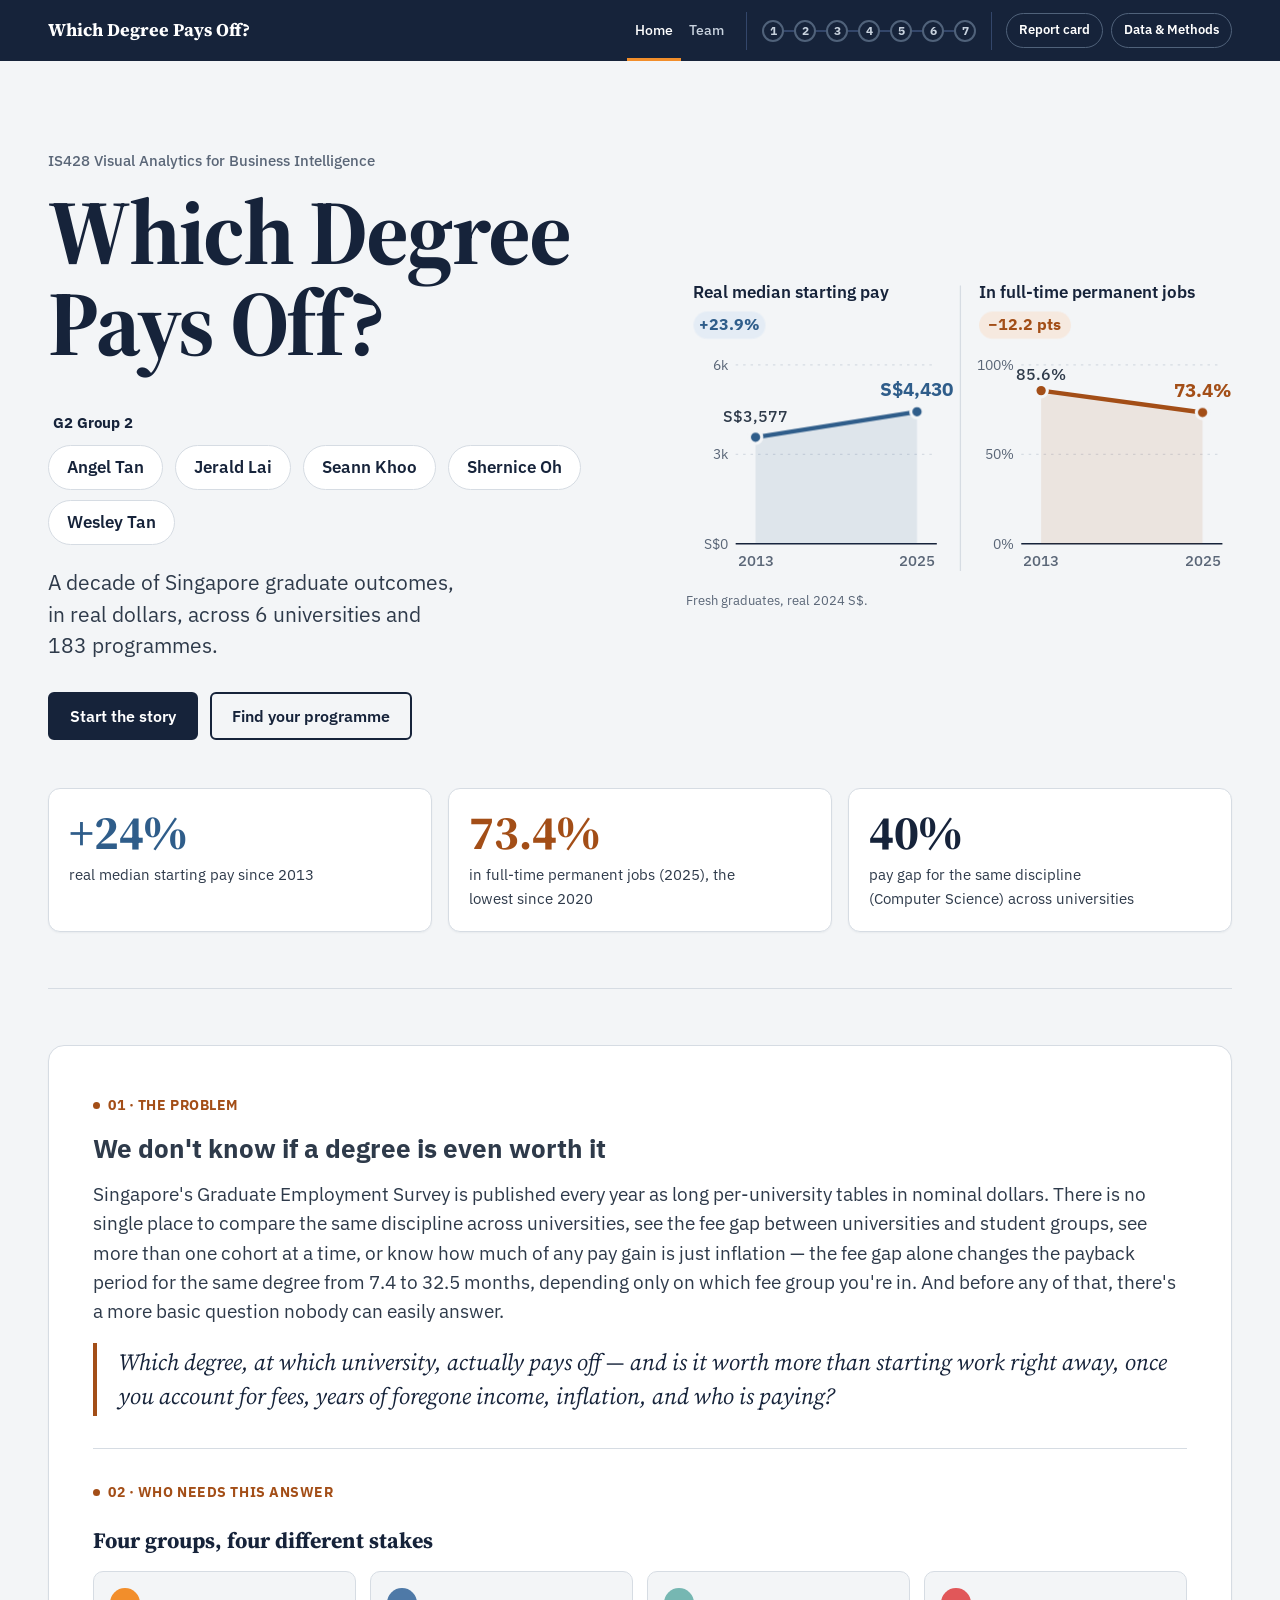
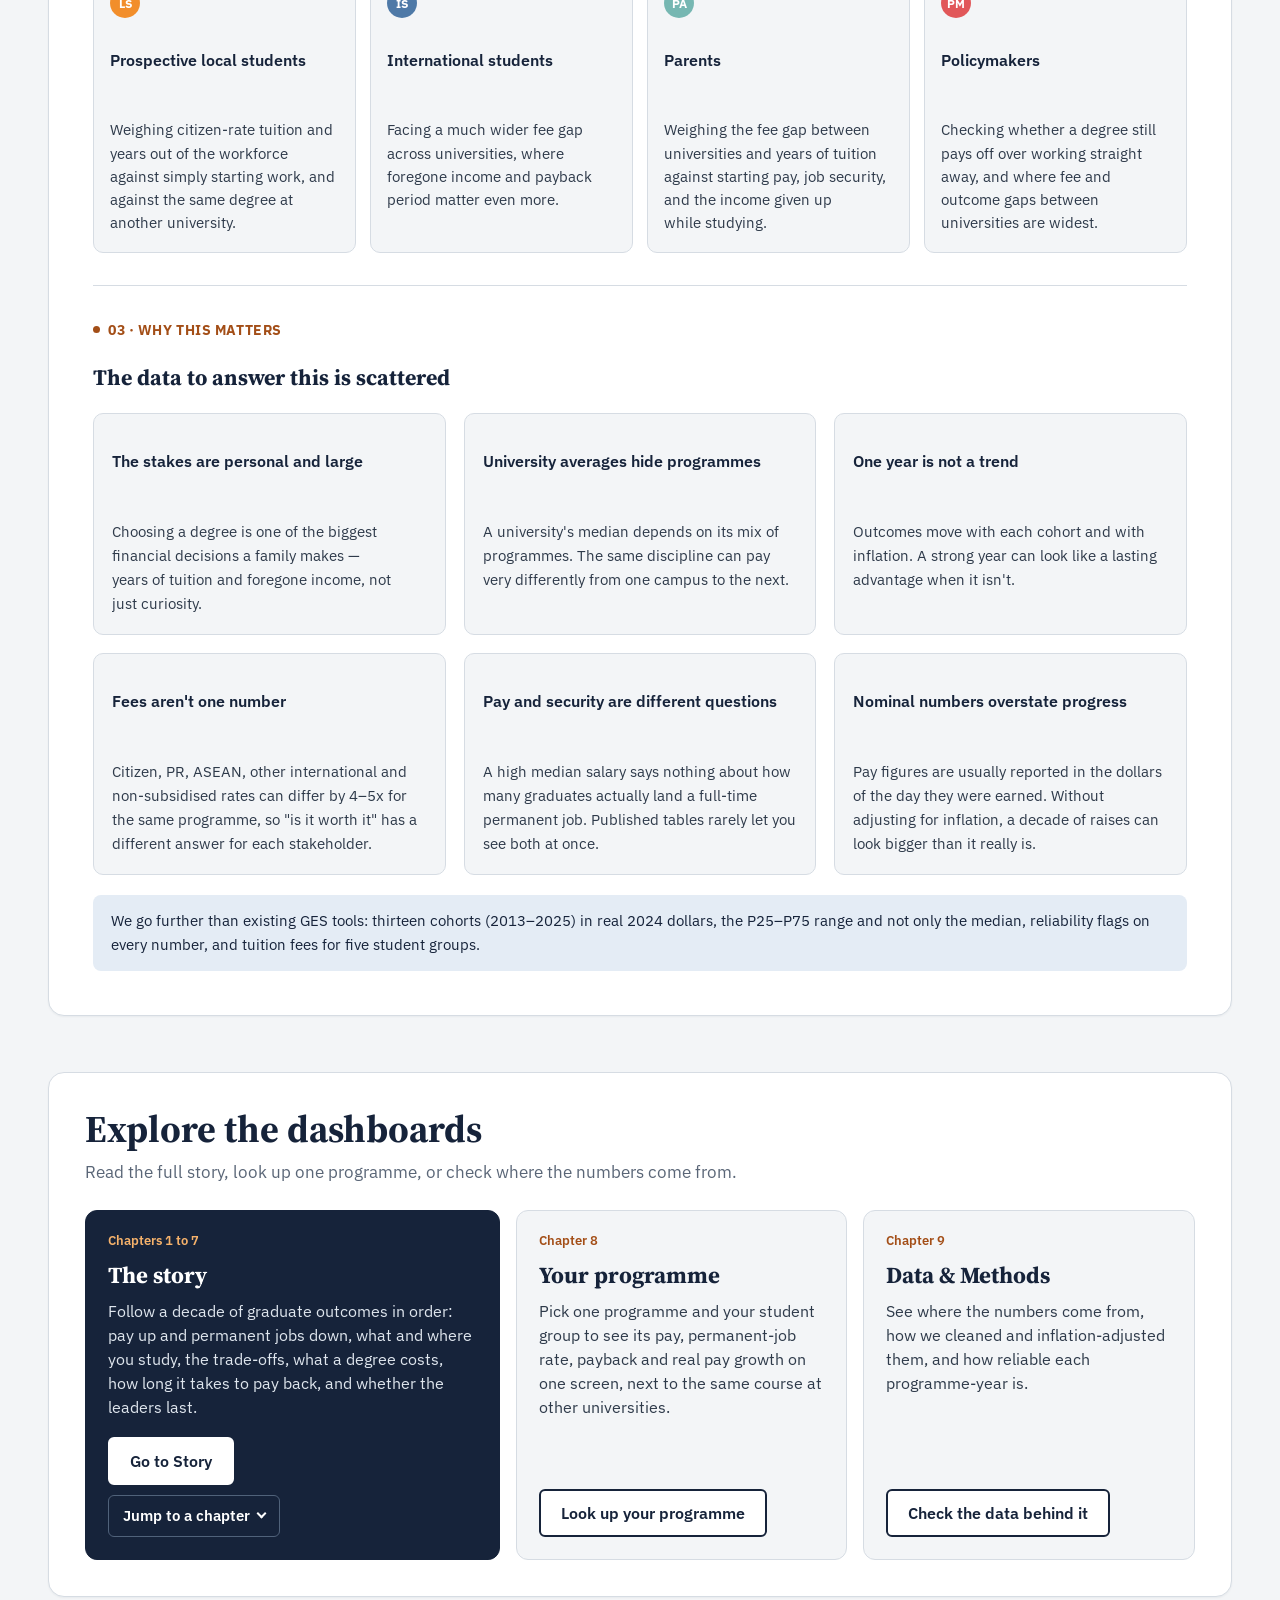
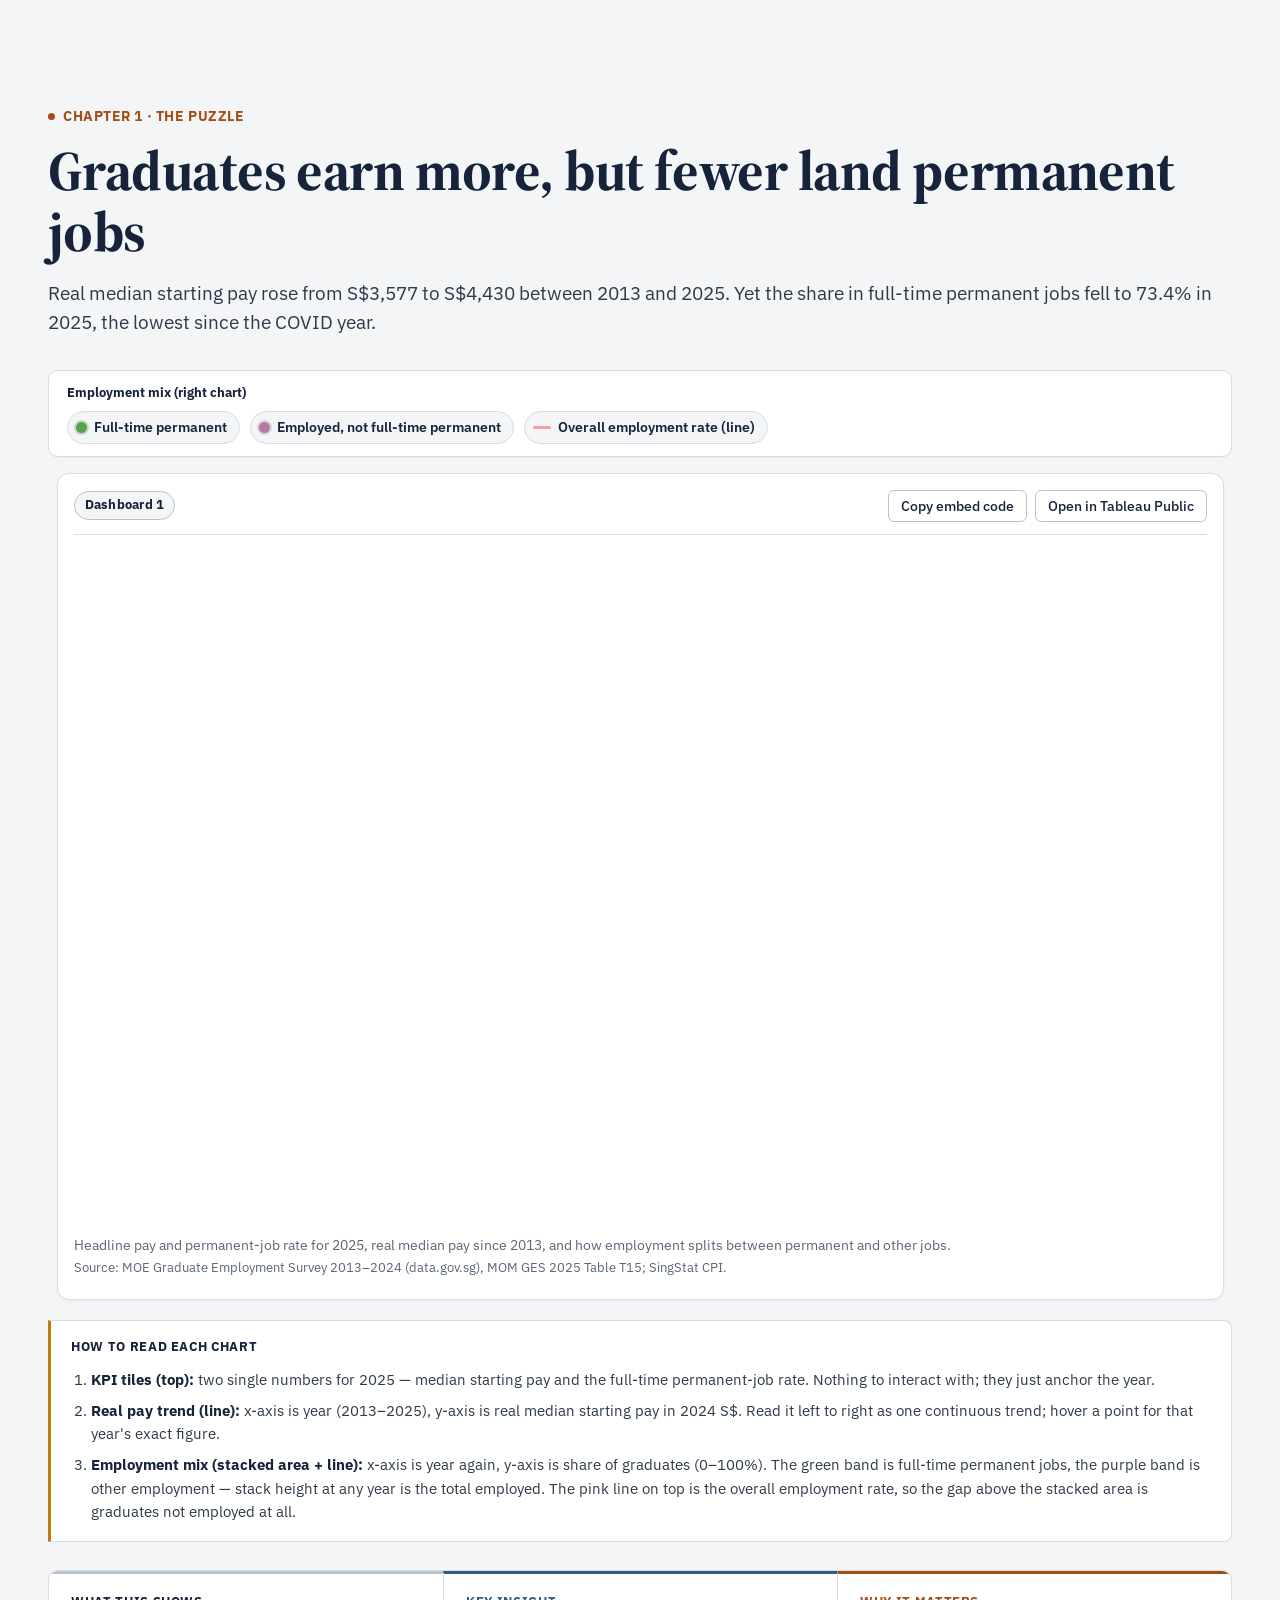
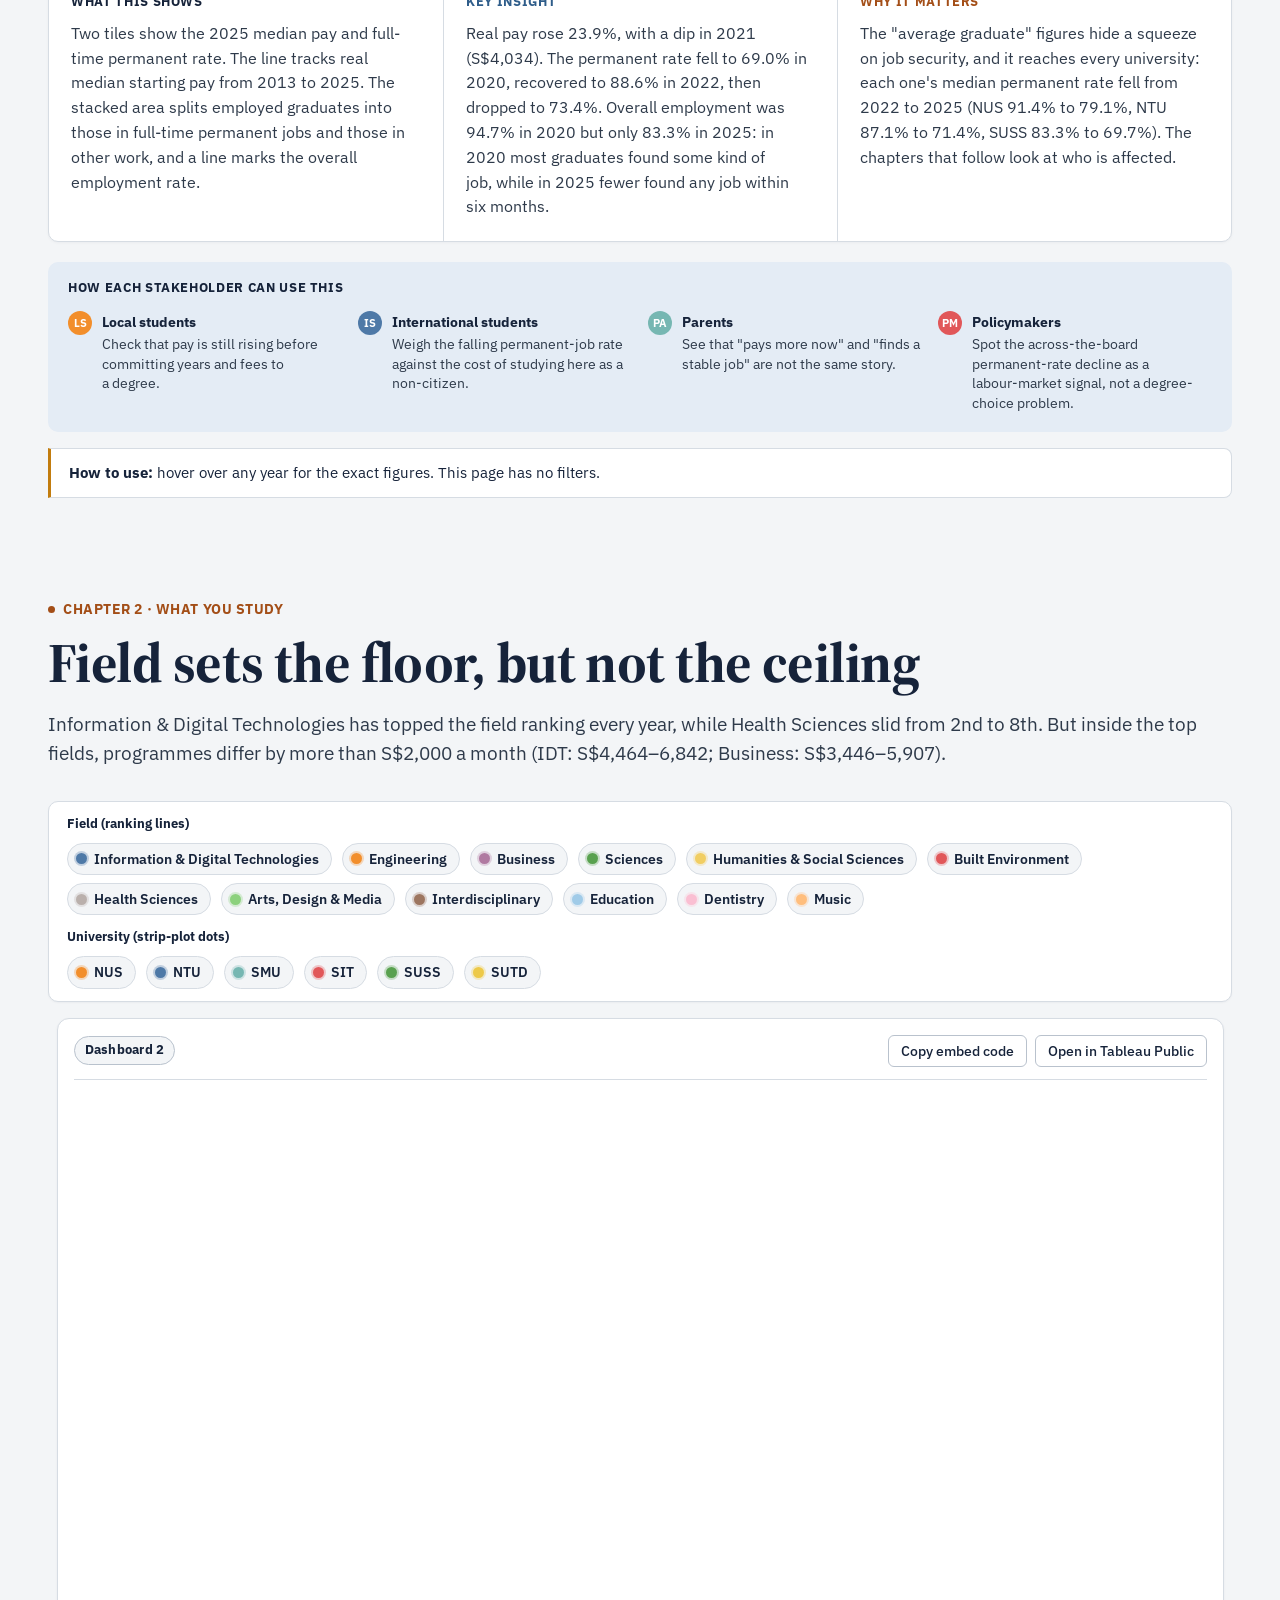
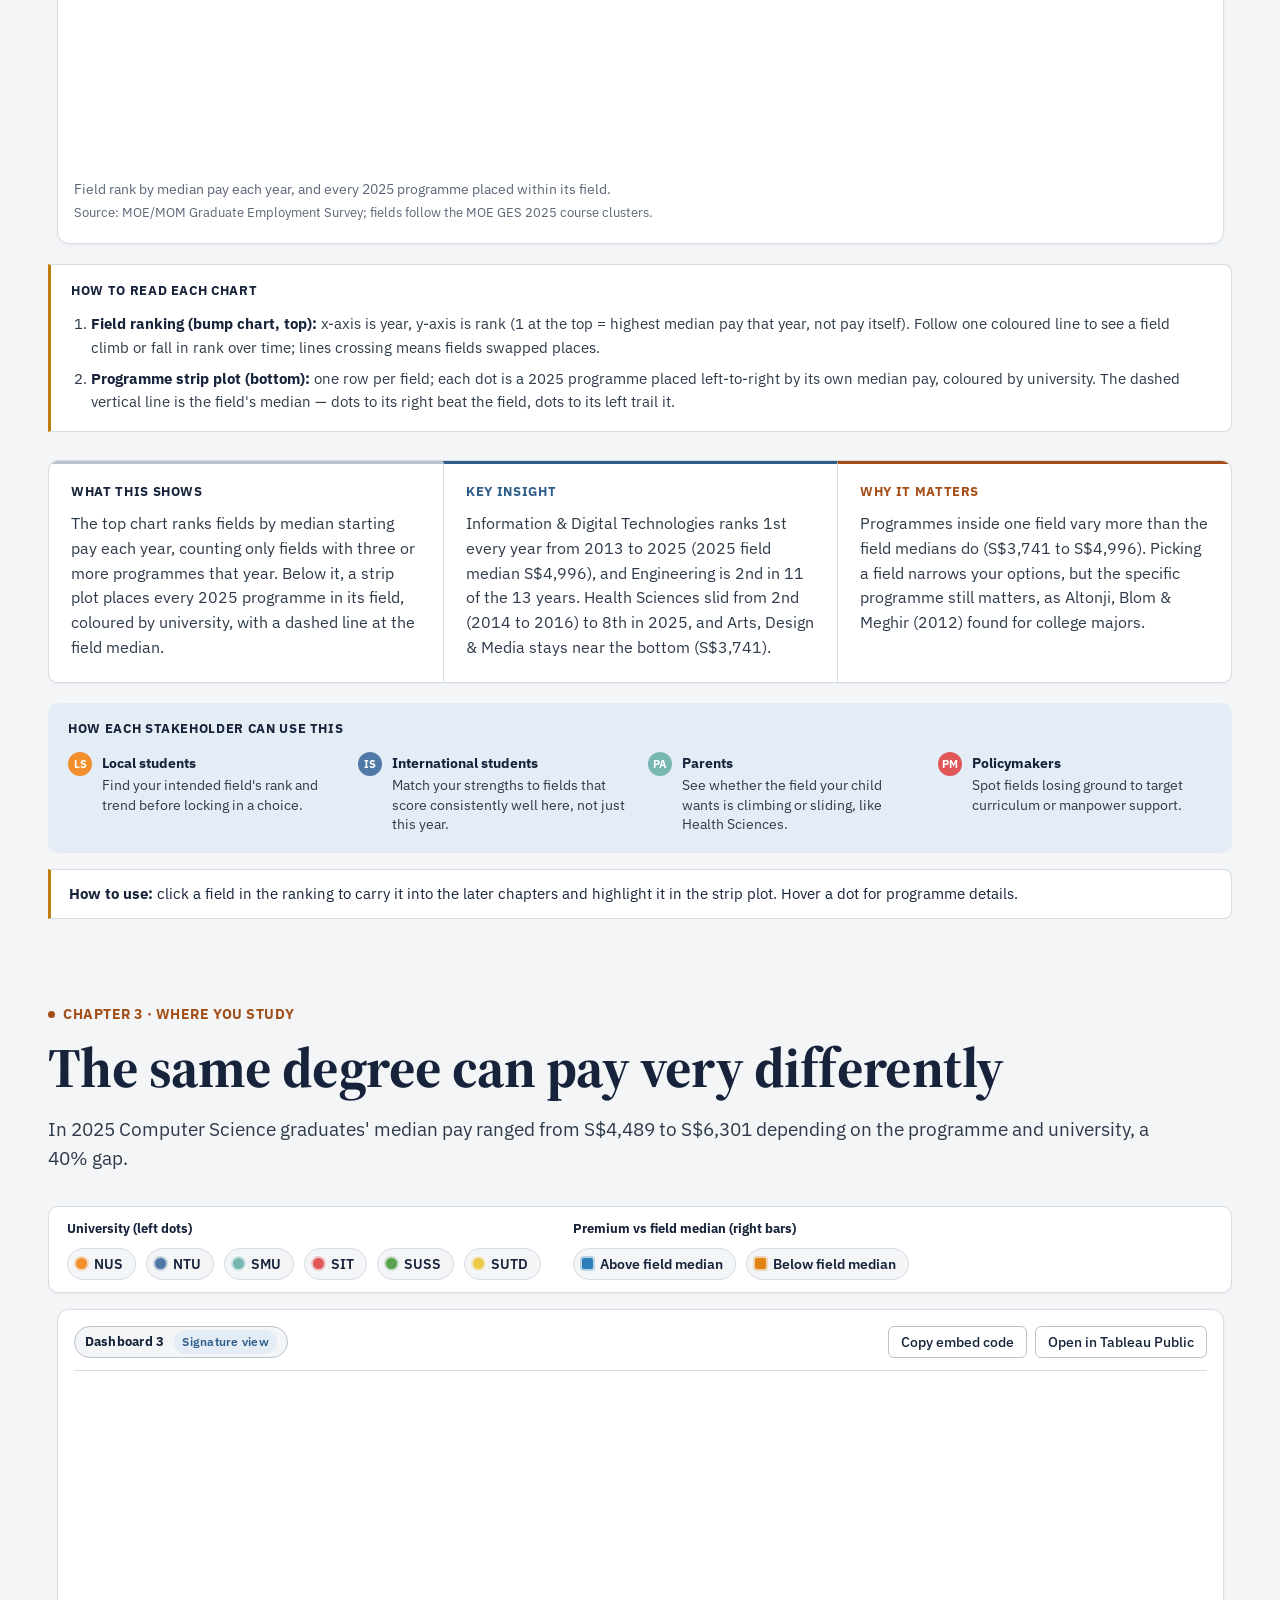
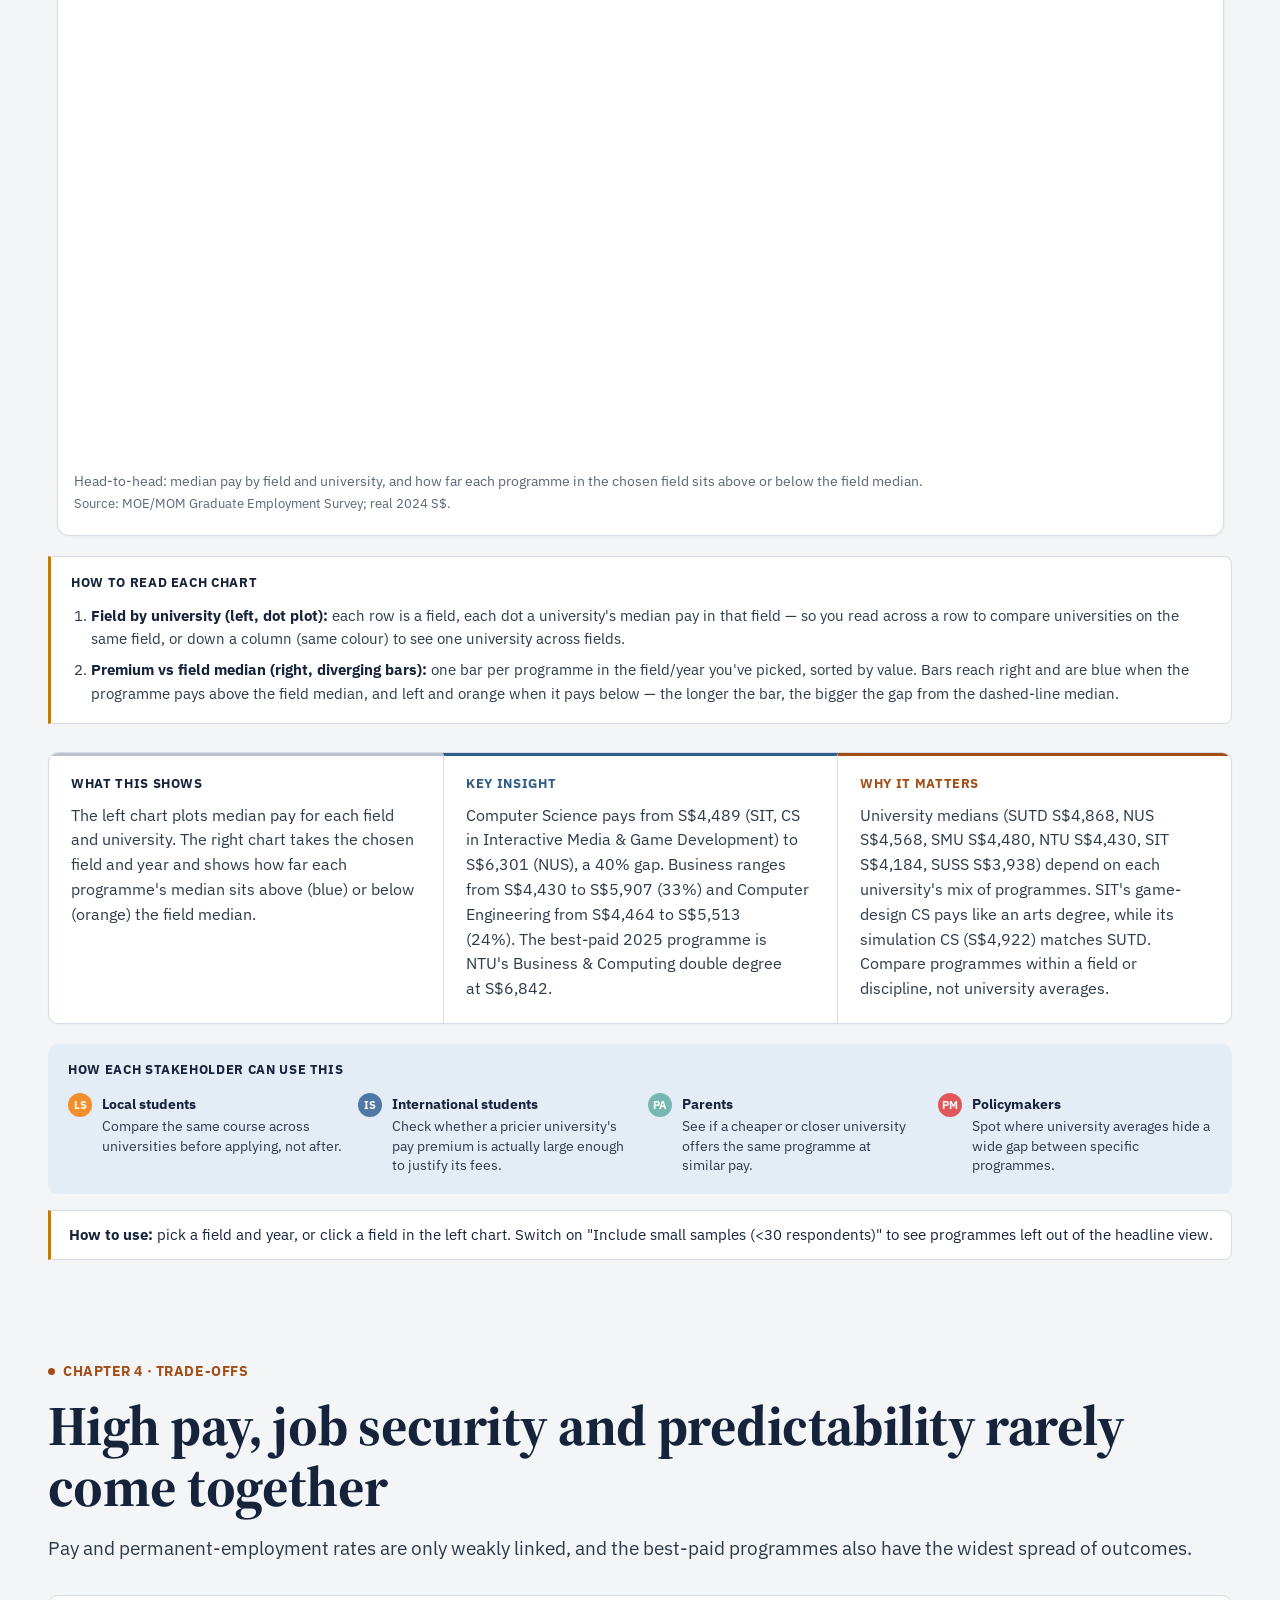
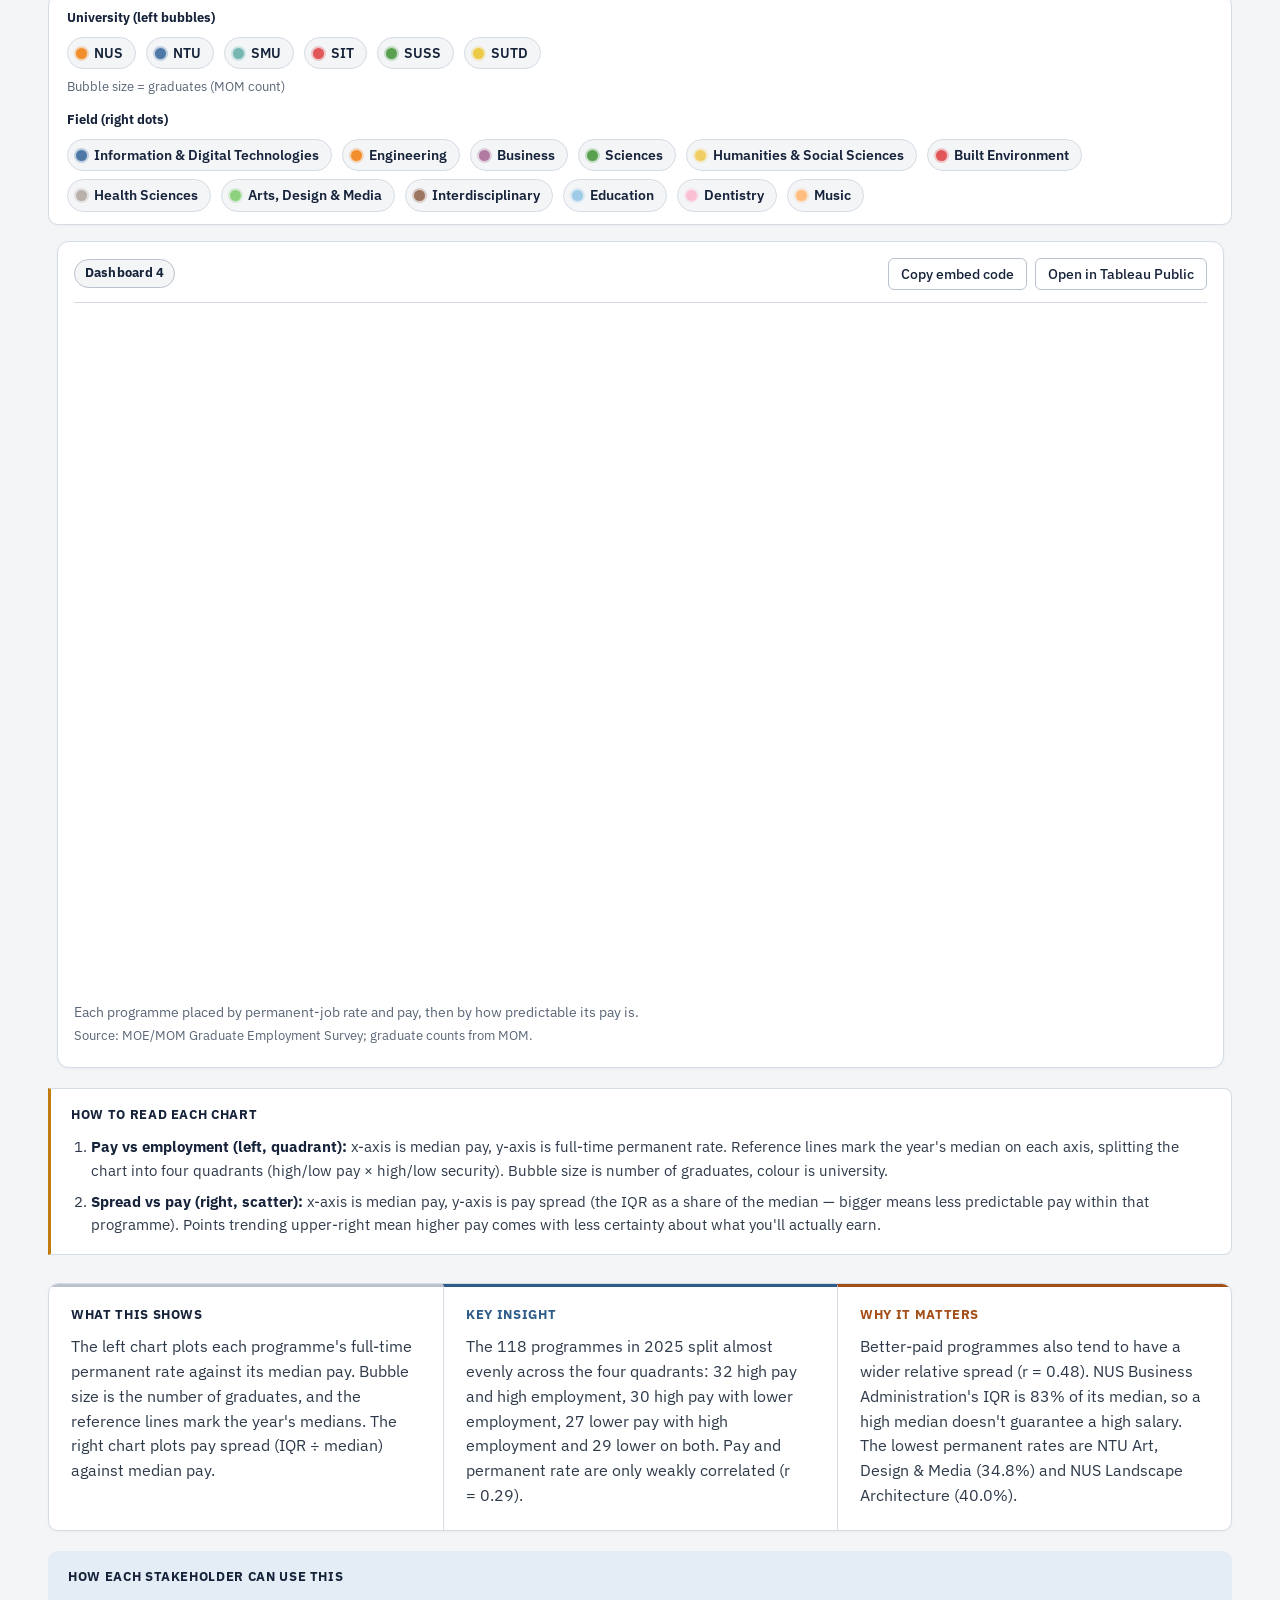
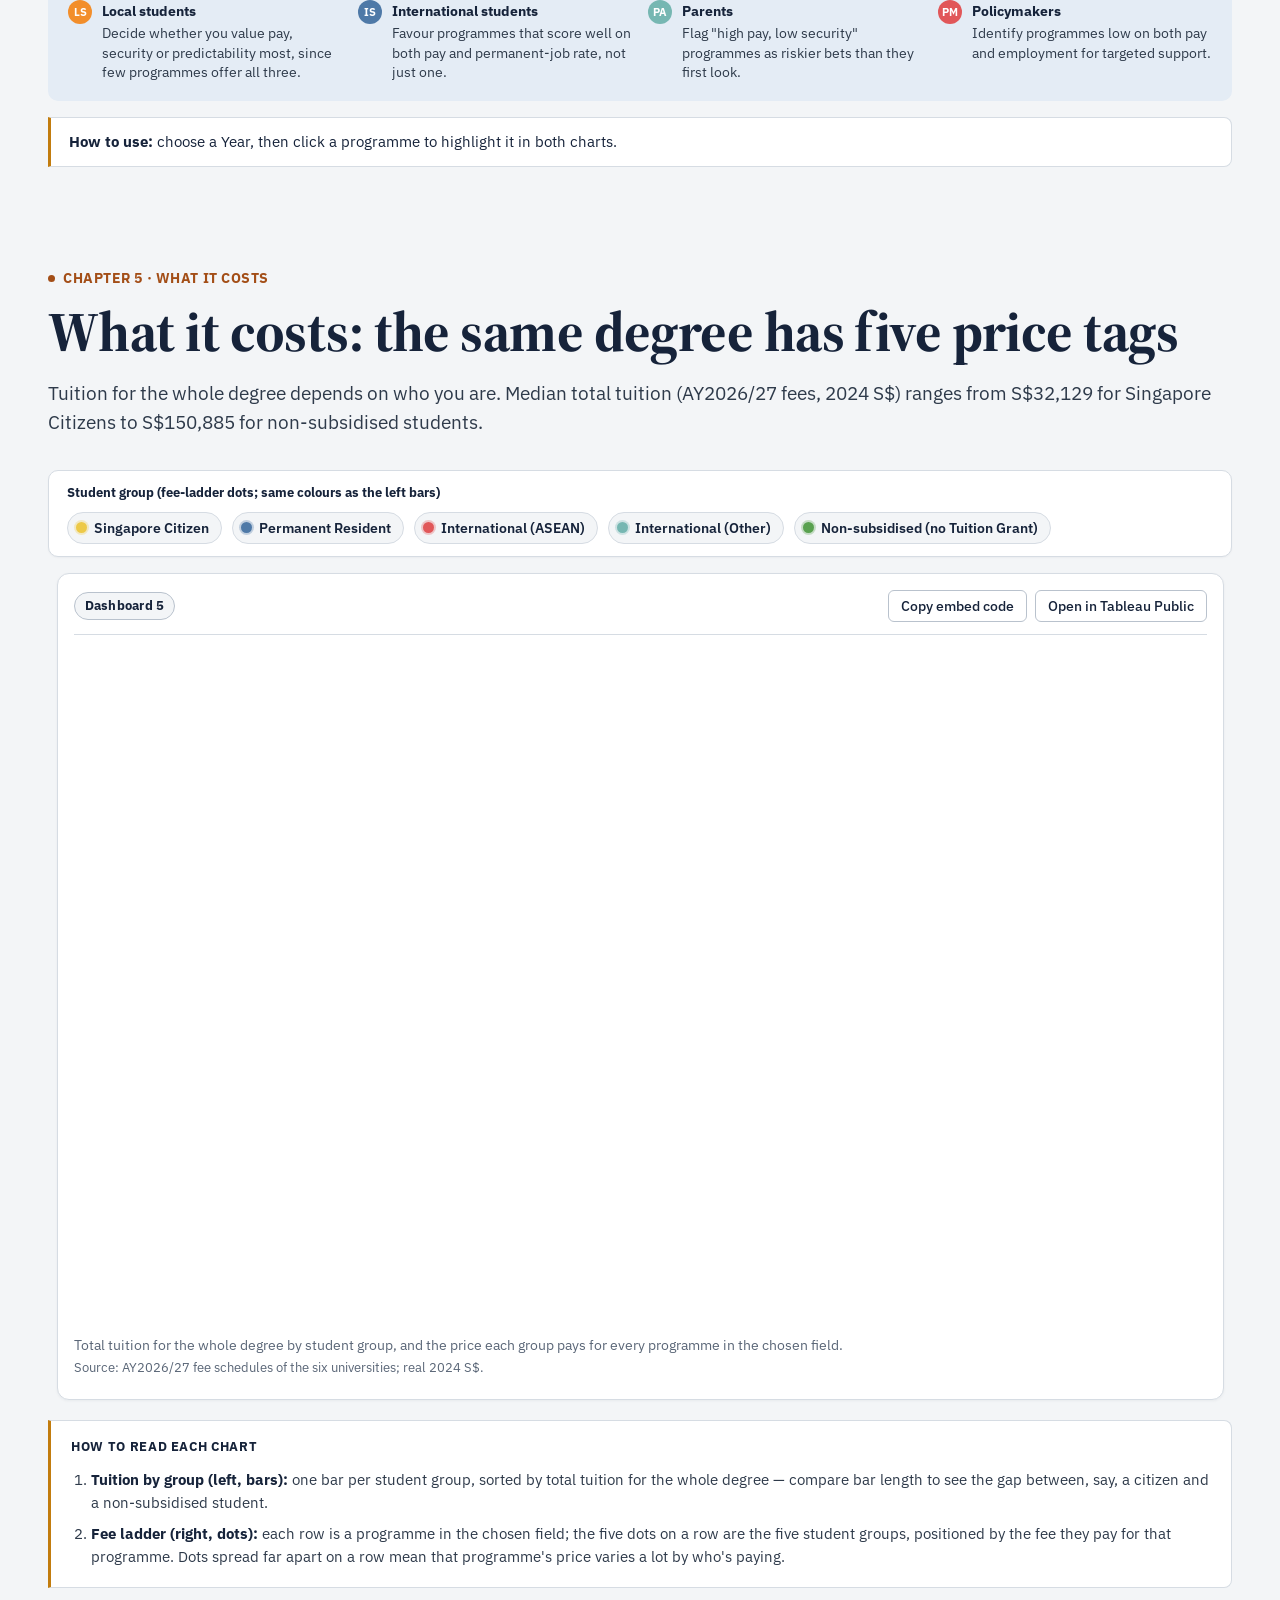
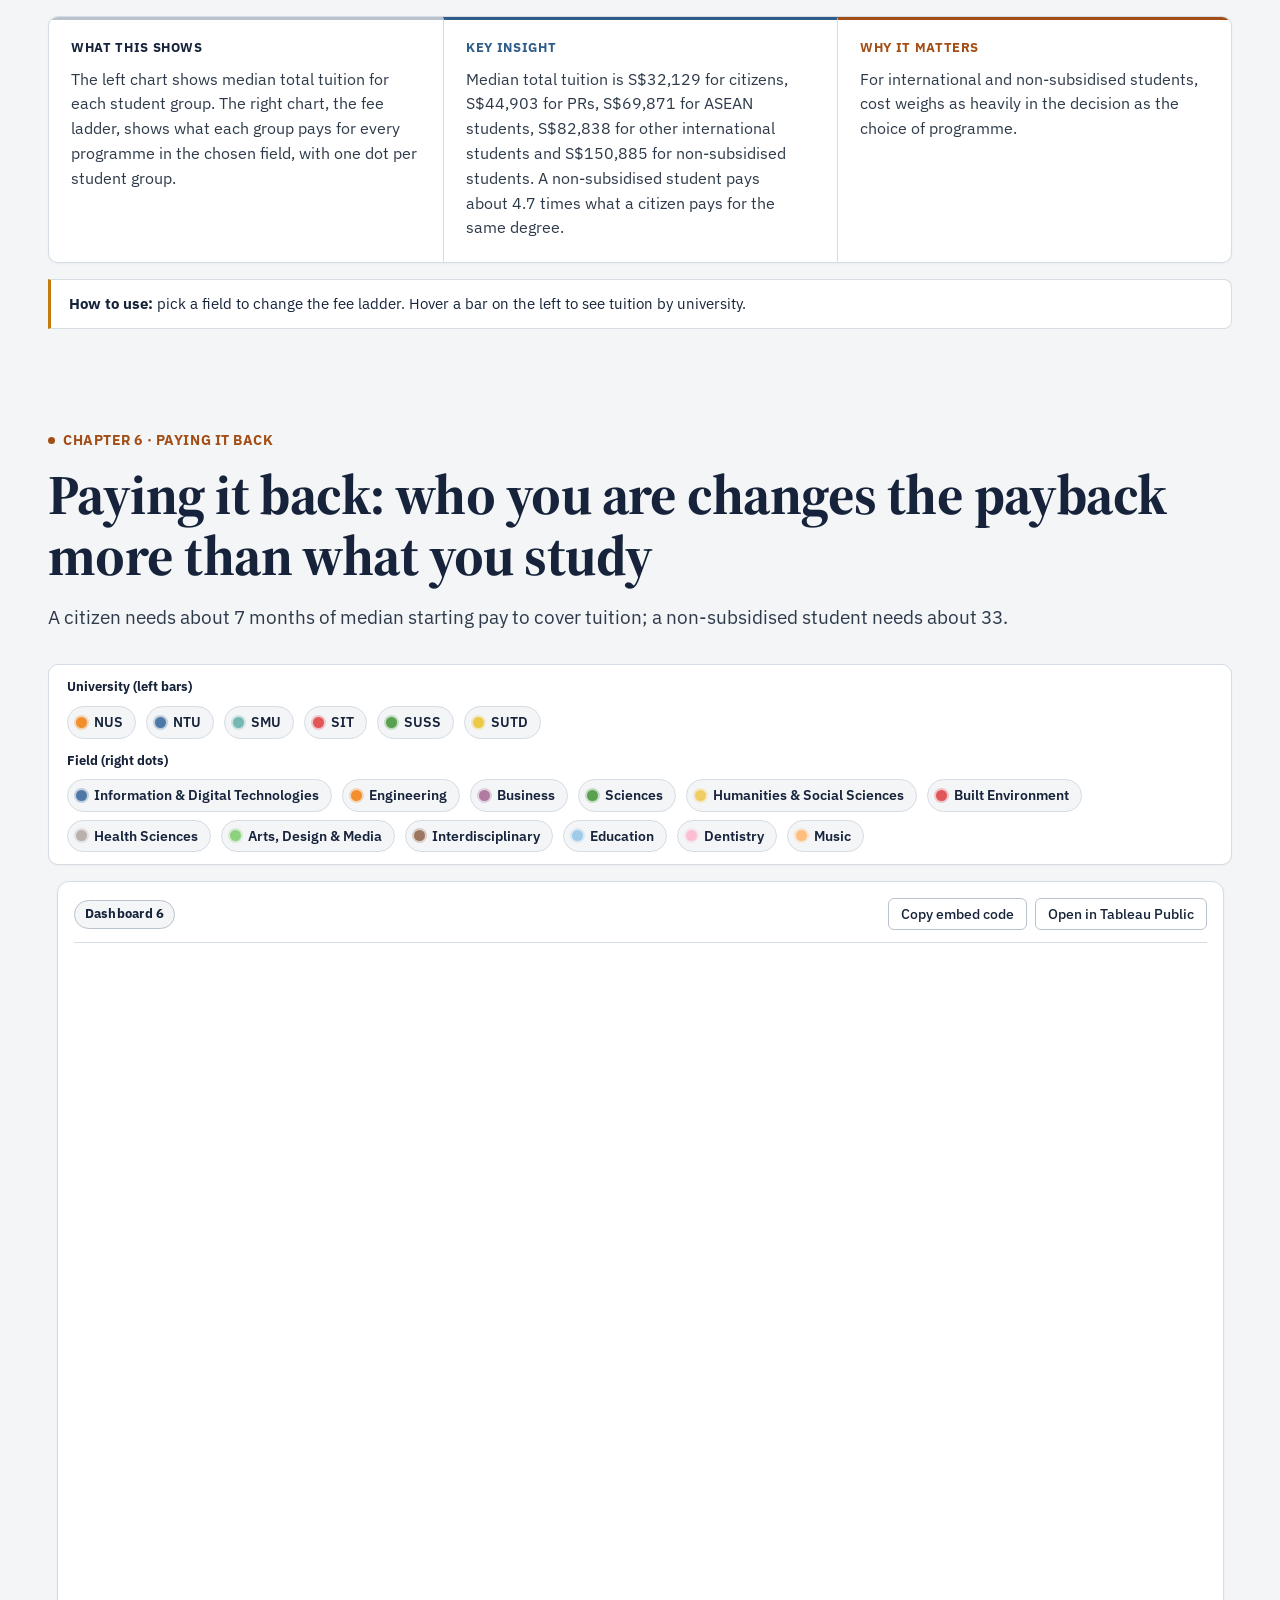
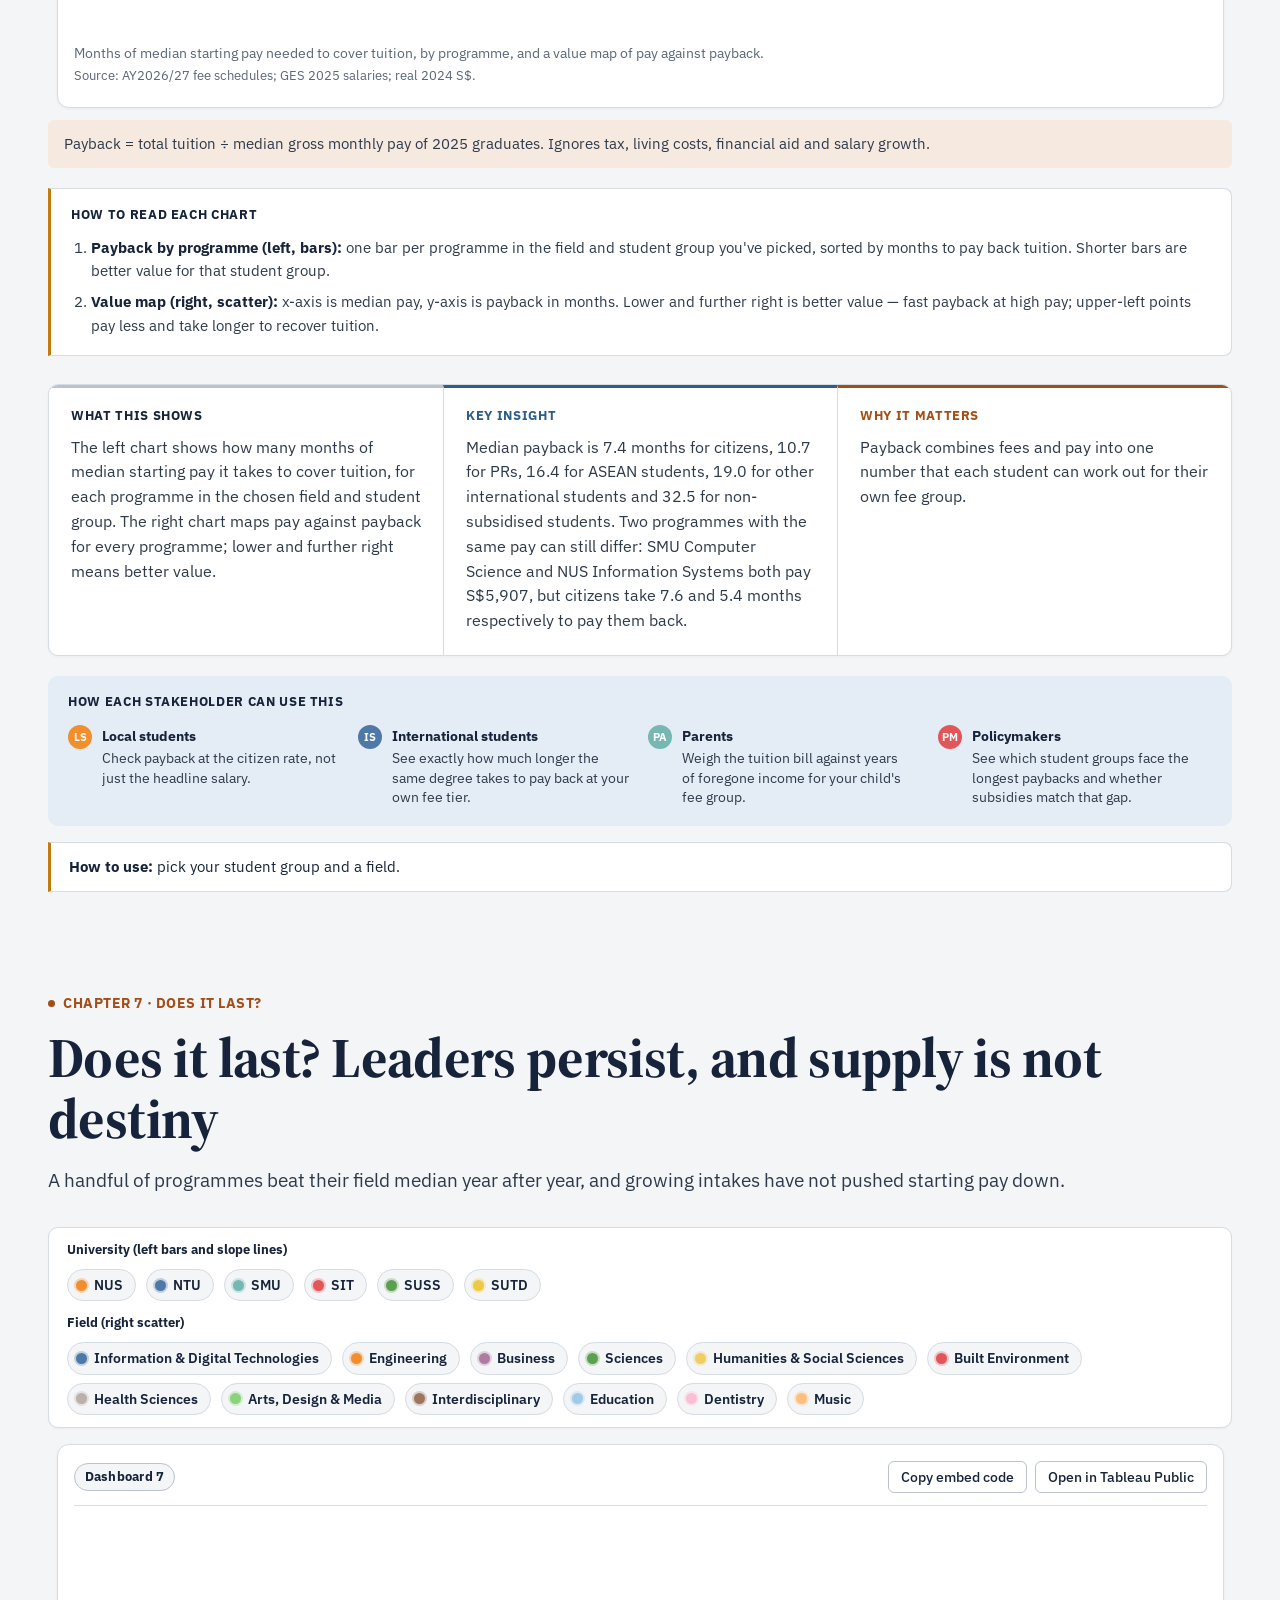
==== index.html @ 32dad1a1 "Renumber dashboards 5a/5b to 5/6 and shift 6-8 to 7-9 Dashboard numbers now match chapter numbers. S" ====
<!doctype html>
<html lang="en-SG">
<head>
  <meta charset="UTF-8" />
  <meta name="viewport" content="width=device-width, initial-scale=1.0" />
  <title>Which Degree Pays Off? | Singapore graduate outcomes, 2013–2025</title>
  <meta name="description" content="A decade of Singapore Graduate Employment Survey results in real 2024 dollars, across 6 autonomous universities and 183 programmes: pay, permanent jobs, cost and payback by student group. IS428 Visual Analytics, Group 2." />
  <meta name="theme-color" content="#16233a" />
  <meta property="og:type" content="website" />
  <meta property="og:title" content="Which Degree Pays Off?" />
  <meta property="og:description" content="A decade of Singapore graduate outcomes, in real dollars, across 6 universities and 183 programmes." />
  <!-- Replace with the absolute URL after deploying, e.g. https://your-site.vercel.app/assets/dashboard-1.png -->
  <meta property="og:image" content="assets/dashboard-1.png" />
  <meta name="twitter:card" content="summary_large_image" />
  <link rel="icon" href="assets/favicon.svg" type="image/svg+xml" />

  <link rel="preconnect" href="https://fonts.googleapis.com" />
  <link rel="preconnect" href="https://fonts.gstatic.com" crossorigin />
  <link href="https://fonts.googleapis.com/css2?family=IBM+Plex+Sans:ital,wght@0,400;0,500;0,600;1,400&family=Source+Serif+4:opsz,wght@8..60,400;8..60,600;8..60,700&display=swap" rel="stylesheet" />
  <link rel="stylesheet" href="css/styles.css?v=4" />

  <!-- Tableau Embedding API v3: powers the <tableau-viz> elements below.
       Remove this line if you switch to the older iframe embed code from Tableau Public's Share button. -->
  <script type="module" src="https://public.tableau.com/javascripts/api/tableau.embedding.3.latest.min.js"></script>
  <script src="js/main.js" defer></script>
</head>
<body>
  <a class="skip" href="#main">Skip to content</a>

  <header class="topnav">
    <div class="nav-inner">
      <a class="brand" href="#home">Which Degree Pays Off?</a>
      <button class="nav-toggle" type="button" aria-expanded="false" aria-controls="site-nav">Menu</button>
      <nav id="site-nav" class="nav" aria-label="Sections">
        <div class="nav-group nav-group-start">
          <a class="nav-plain" href="#home">Home</a>
          <a class="nav-plain" href="#team">Team</a>
        </div>
        <div class="nav-group nav-group-story">
          <p class="nav-group-label" id="nav-story-label">The story</p>
          <ol class="nav-story" aria-labelledby="nav-story-label">
            <li><a href="#puzzle" title="Chapter 1: The Puzzle"><span class="step" aria-hidden="true">1</span><span class="step-label" aria-hidden="true">Puzzle</span><span class="sr-only">Chapter 1: The Puzzle</span></a></li>
            <li><a href="#what-you-study" title="Chapter 2: What You Study"><span class="step" aria-hidden="true">2</span><span class="step-label" aria-hidden="true">What</span><span class="sr-only">Chapter 2: What You Study</span></a></li>
            <li><a href="#where-you-study" title="Chapter 3: Where You Study"><span class="step" aria-hidden="true">3</span><span class="step-label" aria-hidden="true">Where</span><span class="sr-only">Chapter 3: Where You Study</span></a></li>
            <li><a href="#trade-offs" title="Chapter 4: Trade-offs"><span class="step" aria-hidden="true">4</span><span class="step-label" aria-hidden="true">Trade-offs</span><span class="sr-only">Chapter 4: Trade-offs</span></a></li>
            <li><a href="#cost" title="Chapter 5: What It Costs"><span class="step" aria-hidden="true">5</span><span class="step-label" aria-hidden="true">Cost</span><span class="sr-only">Chapter 5: What It Costs</span></a></li>
            <li><a href="#payback" title="Chapter 6: Paying It Back"><span class="step" aria-hidden="true">6</span><span class="step-label" aria-hidden="true">Payback</span><span class="sr-only">Chapter 6: Paying It Back</span></a></li>
            <li><a href="#does-it-last" title="Chapter 7: Does It Last?"><span class="step" aria-hidden="true">7</span><span class="step-label" aria-hidden="true">Lasting</span><span class="sr-only">Chapter 7: Does It Last?</span></a></li>
          </ol>
        </div>
        <div class="nav-group nav-group-tools">
          <a class="nav-tool" href="#report-card">Report card</a>
          <a class="nav-tool" href="#data-methods">Data &amp; Methods</a>
        </div>
      </nav>
    </div>
  </header>

  <main id="main">

    <!-- ================= HERO ================= -->
    <section id="home" class="hero" aria-labelledby="hero-title">
      <div class="hero-grid">
        <div class="hero-text">
          <p class="hero-course">IS428 Visual Analytics for Business Intelligence</p>
          <h1 id="hero-title">Which Degree Pays Off?</h1>
          <div id="team" class="hero-team" aria-labelledby="hero-team-title">
            <br>
            <h2 id="hero-team-title" style="padding-bottom: 10px; padding-left: 5px;">G2 Group 2</h2>
            <ul class="team-list">
              <li>Angel Tan</li>
              <li>Jerald Lai</li>
              <li>Seann Khoo</li>
              <li>Shernice Oh</li>
              <li>Wesley Tan</li>
            </ul>
          </div>
          <p class="hero-sub">A decade of Singapore graduate outcomes, in real dollars, across 6 universities and 183 programmes.</p>
          <div class="hero-ctas">
            <a class="btn btn-primary" href="#puzzle">Start the story</a>
            <a class="btn btn-secondary" href="#report-card">Find your programme</a>
          </div>
        </div>

        <figure class="hero-chart">
          <svg viewBox="0 0 440 244" role="img" aria-labelledby="hc-title hc-desc">
            <title id="hc-title">Pay up, permanent jobs down, 2013 to 2025</title>
            <desc id="hc-desc">Two slope charts. Real median starting pay rose 23.9%, from S$3,577 in 2013 to S$4,430 in 2025. The share of fresh graduates in full-time permanent jobs fell 12.2 points, from 85.6% to 73.4%. Both axes start at zero.</desc>
            <line class="hc-divider" x1="221" y1="6" x2="221" y2="236" />
            <!-- Left panel: pay, scale 0 to 6,000. Plot y 70 (6k) to 214 (zero): y = 214 - v / 6000 * 144 -->
            <g class="hc-panel" transform="translate(6,0)">
              <text class="hc-head" x="0" y="16">Real median starting pay</text>
              <rect class="hc-pill hc-pill-up" x="0" y="27" width="58" height="22" rx="11" />
              <text class="hc-delta hc-up-text" x="29" y="42" text-anchor="middle">+23.9%</text>
              <line class="hc-tick" x1="34" y1="70" x2="196" y2="70" />
              <line class="hc-tick" x1="34" y1="142" x2="196" y2="142" />
              <line class="hc-zero" x1="34" y1="214" x2="196" y2="214" />
              <text class="hc-axis" x="28" y="74" text-anchor="end">6k</text>
              <text class="hc-axis" x="28" y="146" text-anchor="end">3k</text>
              <text class="hc-axis" x="28" y="218" text-anchor="end">S$0</text>
              <polygon class="hc-area hc-area-up" points="50,128.2 180,107.7 180,214 50,214" />
              <line class="hc-slope hc-up" x1="50" y1="128.2" x2="180" y2="107.7" />
              <circle class="hc-dot hc-up" cx="50" cy="128.2" r="5" />
              <circle class="hc-dot hc-up" cx="180" cy="107.7" r="5" />
              <text class="hc-val" x="50" y="116" text-anchor="middle">S$3,577</text>
              <text class="hc-val hc-strong hc-up-text" x="180" y="95" text-anchor="middle">S$4,430</text>
              <text class="hc-year" x="50" y="232" text-anchor="middle">2013</text>
              <text class="hc-year" x="180" y="232" text-anchor="middle">2025</text>
            </g>
            <!-- Right panel: full-time permanent rate, scale 0 to 100%: y = 214 - v / 100 * 144 -->
            <g class="hc-panel" transform="translate(236,0)">
              <text class="hc-head" x="0" y="16">In full-time permanent jobs</text>
              <rect class="hc-pill hc-pill-down" x="0" y="27" width="74" height="22" rx="11" />
              <text class="hc-delta hc-down-text" x="37" y="42" text-anchor="middle">−12.2 pts</text>
              <line class="hc-tick" x1="34" y1="70" x2="196" y2="70" />
              <line class="hc-tick" x1="34" y1="142" x2="196" y2="142" />
              <line class="hc-zero" x1="34" y1="214" x2="196" y2="214" />
              <text class="hc-axis" x="28" y="74" text-anchor="end">100%</text>
              <text class="hc-axis" x="28" y="146" text-anchor="end">50%</text>
              <text class="hc-axis" x="28" y="218" text-anchor="end">0%</text>
              <polygon class="hc-area hc-area-down" points="50,90.7 180,108.3 180,214 50,214" />
              <line class="hc-slope hc-down" x1="50" y1="90.7" x2="180" y2="108.3" />
              <circle class="hc-dot hc-down" cx="50" cy="90.7" r="5" />
              <circle class="hc-dot hc-down" cx="180" cy="108.3" r="5" />
              <text class="hc-val" x="50" y="82" text-anchor="middle">85.6%</text>
              <text class="hc-val hc-strong hc-down-text" x="180" y="96" text-anchor="middle">73.4%</text>
              <text class="hc-year" x="50" y="232" text-anchor="middle">2013</text>
              <text class="hc-year" x="180" y="232" text-anchor="middle">2025</text>
            </g>
          </svg>
          <figcaption>Fresh graduates, real 2024 S$.</figcaption>
        </figure>
      </div>

      <ul class="hero-stats" aria-label="Headline numbers">
        <li class="stat stat-up">
          <p class="stat-num">+24%</p>
          <p class="stat-label">real median starting pay since 2013</p>
        </li>
        <li class="stat stat-down">
          <p class="stat-num">73.4%</p>
          <p class="stat-label">in full-time permanent jobs (2025), the lowest since 2020</p>
        </li>
        <li class="stat stat-gap">
          <p class="stat-num">40%</p>
          <p class="stat-label">pay gap for the same discipline (Computer Science) across universities</p>
        </li>
      </ul>
    </section>


    <!-- ================= OVERVIEW: PROBLEM, STAKEHOLDERS, STAKES ================= -->
    <section id="overview" class="overview-wrap" aria-labelledby="overview-title">
      <div class="overview-panel">

        <div class="overview-part">
          <p class="kicker">01 · The problem</p>
          <h2 id="overview-title">We don't know if a degree is even worth it</h2>
          <p class="lead">Singapore's Graduate Employment Survey is published every year as long per-university tables in nominal dollars. There is no single place to compare the same discipline across universities, see the fee gap between universities and student groups, see more than one cohort at a time, or know how much of any pay gain is just inflation — the fee gap alone changes the payback period for the same degree from 7.4 to 32.5 months, depending only on which fee group you're in. And before any of that, there's a more basic question nobody can easily answer.</p>
          <blockquote class="overview-question">
            <p>Which degree, at which university, actually pays off — and is it worth more than starting work right away, once you account for fees, years of foregone income, inflation, and who is paying?</p>
          </blockquote>
        </div>

        <div class="overview-part">
          <p class="kicker">02 · Who needs this answer</p>
          <h3 class="overview-part-title">Four groups, four different stakes</h3>
          <ul class="stakeholders">
            <li class="stakeholder stakeholder-a">
              <span class="stakeholder-mark" aria-hidden="true">LS</span>
              <h4>Prospective local students</h4>
              <p>Weighing citizen-rate tuition and years out of the workforce against simply starting work, and against the same degree at another university.</p>
            </li>
            <li class="stakeholder stakeholder-b">
              <span class="stakeholder-mark" aria-hidden="true">IS</span>
              <h4>International students</h4>
              <p>Facing a much wider fee gap across universities, where foregone income and payback period matter even more.</p>
            </li>
            <li class="stakeholder stakeholder-c">
              <span class="stakeholder-mark" aria-hidden="true">PA</span>
              <h4>Parents</h4>
              <p>Weighing the fee gap between universities and years of tuition against starting pay, job security, and the income given up while studying.</p>
            </li>
            <li class="stakeholder stakeholder-d">
              <span class="stakeholder-mark" aria-hidden="true">PM</span>
              <h4>Policymakers</h4>
              <p>Checking whether a degree still pays off over working straight away, and where fee and outcome gaps between universities are widest.</p>
            </li>
          </ul>
        </div>

        <div class="overview-part">
          <p class="kicker">03 · Why this matters</p>
          <h3 class="overview-part-title">The data to answer this is scattered</h3>
          <ul class="why-list">
            <li>
              <h4>The stakes are personal and large</h4>
              <p>Choosing a degree is one of the biggest financial decisions a family makes — years of tuition and foregone income, not just curiosity.</p>
            </li>
            <li>
              <h4>University averages hide programmes</h4>
              <p>A university's median depends on its mix of programmes. The same discipline can pay very differently from one campus to the next.</p>
            </li>
            <li>
              <h4>One year is not a trend</h4>
              <p>Outcomes move with each cohort and with inflation. A strong year can look like a lasting advantage when it isn't.</p>
            </li>
            <li>
              <h4>Fees aren't one number</h4>
              <p>Citizen, PR, ASEAN, other international and non-subsidised rates can differ by 4–5x for the same programme, so "is it worth it" has a different answer for each stakeholder.</p>
            </li>
            <li>
              <h4>Pay and security are different questions</h4>
              <p>A high median salary says nothing about how many graduates actually land a full-time permanent job. Published tables rarely let you see both at once.</p>
            </li>
            <li>
              <h4>Nominal numbers overstate progress</h4>
              <p>Pay figures are usually reported in the dollars of the day they were earned. Without adjusting for inflation, a decade of raises can look bigger than it really is.</p>
            </li>
          </ul>
          <p class="why-beyond">We go further than existing GES tools: thirteen cohorts (2013–2025) in real 2024 dollars, the P25–P75 range and not only the median, reliability flags on every number, and tuition fees for five student groups.</p>
        </div>

      </div>
    </section>

    <!-- ================= EXPLORE: THREE WAYS IN ================= -->
    <section id="explore" class="explore-wrap" aria-labelledby="explore-title">
      <div class="explore-panel">
        <h2 id="explore-title">Explore the dashboards</h2>
        <p class="explore-lead">Read the full story, look up one programme, or check where the numbers come from.</p>

        <div class="explore-grid">
          <article class="explore-card explore-card-story">
            <p class="explore-tag">Chapters 1 to 7</p>
            <h3>The story</h3>
            <p>Follow a decade of graduate outcomes in order: pay up and permanent jobs down, what and where you study, the trade-offs, what a degree costs, how long it takes to pay back, and whether the leaders last.</p>
            <div class="explore-actions">
              <a class="btn btn-primary" href="#puzzle">Go to Story</a>
              <details class="chapter-menu">
                <summary>Jump to a chapter</summary>
                <ul>
                  <li><a href="#puzzle">Go to Chapter 1: The Puzzle</a></li>
                  <li><a href="#what-you-study">Go to Chapter 2: What You Study</a></li>
                  <li><a href="#where-you-study">Go to Chapter 3: Where You Study</a></li>
                  <li><a href="#trade-offs">Go to Chapter 4: Trade-offs</a></li>
                  <li><a href="#cost">Go to Chapter 5: What It Costs</a></li>
                  <li><a href="#payback">Go to Chapter 6: Paying It Back</a></li>
                  <li><a href="#does-it-last">Go to Chapter 7: Does It Last?</a></li>
                </ul>
              </details>
            </div>
          </article>

          <article class="explore-card explore-card-tool">
            <p class="explore-tag">Chapter 8</p>
            <h3>Your programme</h3>
            <p>Pick one programme and your student group to see its pay, permanent-job rate, payback and real pay growth on one screen, next to the same course at other universities.</p>
            <div class="explore-actions">
              <a class="btn btn-secondary" href="#report-card">Look up your programme</a>
            </div>
          </article>

          <article class="explore-card explore-card-tool">
            <p class="explore-tag">Chapter 9</p>
            <h3>Data &amp; Methods</h3>
            <p>See where the numbers come from, how we cleaned and inflation-adjusted them, and how reliable each programme-year is.</p>
            <div class="explore-actions">
              <a class="btn btn-secondary" href="#data-methods">Check the data behind it</a>
            </div>
          </article>
        </div>
      </div>
    </section>

    <!-- ================= CHAPTER 1: THE PUZZLE ================= -->
    <section id="puzzle" class="chapter" aria-labelledby="ch1-title">
      <header class="chapter-head">
        <p class="kicker">Chapter 1 · The puzzle</p>
        <h2 id="ch1-title">Graduates earn more, but fewer land permanent jobs</h2>
        <p class="lead">Real median starting pay rose from S$3,577 to S$4,430 between 2013 and 2025. Yet the share in full-time permanent jobs fell to 73.4% in 2025, the lowest since the COVID year.</p>
      </header>

      <div class="legends" role="group" aria-label="Colour key for dashboard 1">
        <div class="legend-group">
          <p class="legend-title">Employment mix (right chart)</p>
          <ul class="legend">
            <li><span class="swatch" style="--c:#59a14f"></span>Full-time permanent</li>
            <li><span class="swatch" style="--c:#b07aa1"></span>Employed, not full-time permanent</li>
            <li><span class="swatch swatch-line" style="--c:#ff9da7"></span>Overall employment rate (line)</li>
          </ul>
        </div>
      </div>

      <figure class="viz-slot" id="viz-1" data-dashboard="1 The Puzzle" data-width="1200" data-height="820" data-src="https://public.tableau.com/views/ProjectWorkbook_17949097169680/1ThePuzzle">
        <div class="viz-bar">
          <p class="viz-id">Dashboard 1</p>
          <div class="viz-actions">
            <button type="button" class="btn-ghost" data-copy-embed>Copy embed code</button>
            <a class="btn-ghost" href="#" data-open-public data-todo="paste public URL" target="_blank" rel="noopener">Open in Tableau Public</a>
          </div>
        </div>
        <div class="viz-scroll" tabindex="0" role="region" aria-label="Dashboard 1, The Puzzle">
          <div class="viz-canvas">
            <!-- Replace PUBLIC_URL with the Tableau Public share link for this dashboard -->
            <!-- <tableau-viz src="PUBLIC_URL" width="1600" height="950" toolbar="bottom" hide-tabs></tableau-viz> -->
            <div class="viz-placeholder">
              <p class="ph-title">Embed Tableau dashboard here: <code>1 The Puzzle</code></p>
              <dl class="ph-meta">
                <div><dt>Workbook</dt><dd>Prrp_v3.twbx</dd></div>
                <div><dt>Size</dt><dd>1600 × 900 px</dd></div>
                <div><dt>Sheets</dt><dd>D1 KPI Median Pay, D1 KPI Permanent Rate, D1 Real Pay Trend, D1 Employment Mix</dd></div>
              </dl>
              <p class="ph-how">Paste the Tableau Public link into <code>data-src</code> on this figure, or uncomment the <code>&lt;tableau-viz&gt;</code> snippet above it in index.html.</p>
            </div>
          </div>
        </div>
        <img class="viz-print" src="assets/dashboard-1.png" alt="Dashboard 1, The Puzzle: 2025 KPI tiles, real median pay 2013 to 2025, and employment composition over time" width="1200" height="820" loading="lazy" />
        <figcaption>Headline pay and permanent-job rate for 2025, real median pay since 2013, and how employment splits between permanent and other jobs. <span class="src">Source: MOE Graduate Employment Survey 2013–2024 (data.gov.sg), MOM GES 2025 Table T15; SingStat CPI.</span></figcaption>
        <p class="viz-mobile-note">Best viewed on a laptop; on mobile, rotate or open in Tableau Public.</p>
      </figure>

      <div class="read-guide">
        <p class="read-guide-title">How to read each chart</p>
        <ol>
          <li><strong>KPI tiles (top):</strong> two single numbers for 2025 — median starting pay and the full-time permanent-job rate. Nothing to interact with; they just anchor the year.</li>
          <li><strong>Real pay trend (line):</strong> x-axis is year (2013–2025), y-axis is real median starting pay in 2024 S$. Read it left to right as one continuous trend; hover a point for that year's exact figure.</li>
          <li><strong>Employment mix (stacked area + line):</strong> x-axis is year again, y-axis is share of graduates (0–100%). The green band is full-time permanent jobs, the purple band is other employment — stack height at any year is the total employed. The pink line on top is the overall employment rate, so the gap above the stacked area is graduates not employed at all.</li>
        </ol>
      </div>

      <dl class="notes">
        <div>
          <dt>What this shows</dt>
          <dd>Two tiles show the 2025 median pay and full-time permanent rate. The line tracks real median starting pay from 2013 to 2025. The stacked area splits employed graduates into those in full-time permanent jobs and those in other work, and a line marks the overall employment rate.</dd>
        </div>
        <div>
          <dt>Key insight</dt>
          <dd>Real pay rose 23.9%, with a dip in 2021 (S$4,034). The permanent rate fell to 69.0% in 2020, recovered to 88.6% in 2022, then dropped to 73.4%. Overall employment was 94.7% in 2020 but only 83.3% in 2025: in 2020 most graduates found some kind of job, while in 2025 fewer found any job within six months.</dd>
        </div>
        <div>
          <dt>Why it matters</dt>
          <dd>The "average graduate" figures hide a squeeze on job security, and it reaches every university: each one's median permanent rate fell from 2022 to 2025 (NUS 91.4% to 79.1%, NTU 87.1% to 71.4%, SUSS 83.3% to 69.7%). The chapters that follow look at who is affected.</dd>
        </div>
      </dl>
      <div class="gains" aria-label="How each stakeholder can use this dashboard">
        <p class="gains-label">How each stakeholder can use this</p>
        <ul>
          <li><span class="gains-mark" style="--c:var(--nus)">LS</span><div><strong>Local students</strong><p>Check that pay is still rising before committing years and fees to a degree.</p></div></li>
          <li><span class="gains-mark" style="--c:var(--ntu)">IS</span><div><strong>International students</strong><p>Weigh the falling permanent-job rate against the cost of studying here as a non-citizen.</p></div></li>
          <li><span class="gains-mark" style="--c:var(--smu)">PA</span><div><strong>Parents</strong><p>See that "pays more now" and "finds a stable job" are not the same story.</p></div></li>
          <li><span class="gains-mark" style="--c:var(--sit)">PM</span><div><strong>Policymakers</strong><p>Spot the across-the-board permanent-rate decline as a labour-market signal, not a degree-choice problem.</p></div></li>
        </ul>
      </div>
      <p class="how-to"><strong>How to use:</strong> hover over any year for the exact figures. This page has no filters.</p>
    </section>

    <!-- ================= CHAPTERS 2 + 3: WHAT & WHERE ================= -->
    <div id="what-where" class="chapter-group">

      <section id="what-you-study" class="chapter" aria-labelledby="ch2-title">
        <header class="chapter-head">
          <p class="kicker">Chapter 2 · What you study</p>
          <h2 id="ch2-title">Field sets the floor, but not the ceiling</h2>
          <p class="lead">Information &amp; Digital Technologies has topped the field ranking every year, while Health Sciences slid from 2nd to 8th. But inside the top fields, programmes differ by more than S$2,000 a month (IDT: S$4,464–6,842; Business: S$3,446–5,907).</p>
        </header>

        <div class="legends" role="group" aria-label="Colour key for dashboard 2">
          <div class="legend-group">
            <p class="legend-title">Field (ranking lines)</p>
            <ul class="legend">
              <li><span class="swatch" style="--c:#4e79a7"></span>Information &amp; Digital Technologies</li>
              <li><span class="swatch" style="--c:#f28e2b"></span>Engineering</li>
              <li><span class="swatch" style="--c:#b07aa1"></span>Business</li>
              <li><span class="swatch" style="--c:#59a14f"></span>Sciences</li>
              <li><span class="swatch" style="--c:#f1ce63"></span>Humanities &amp; Social Sciences</li>
              <li><span class="swatch" style="--c:#e15759"></span>Built Environment</li>
              <li><span class="swatch" style="--c:#bab0ac"></span>Health Sciences</li>
              <li><span class="swatch" style="--c:#8cd17d"></span>Arts, Design &amp; Media</li>
              <li><span class="swatch" style="--c:#9d7660"></span>Interdisciplinary</li>
              <li><span class="swatch" style="--c:#a0cbe8"></span>Education</li>
              <li><span class="swatch" style="--c:#fabfd2"></span>Dentistry</li>
              <li><span class="swatch" style="--c:#ffbe7d"></span>Music</li>
            </ul>
          </div>
          <div class="legend-group">
            <p class="legend-title">University (strip-plot dots)</p>
            <ul class="legend">
              <li><span class="swatch" style="--c:#f28e2b"></span>NUS</li>
              <li><span class="swatch" style="--c:#4e79a7"></span>NTU</li>
              <li><span class="swatch" style="--c:#76b7b2"></span>SMU</li>
              <li><span class="swatch" style="--c:#e15759"></span>SIT</li>
              <li><span class="swatch" style="--c:#59a14f"></span>SUSS</li>
              <li><span class="swatch" style="--c:#edc948"></span>SUTD</li>
            </ul>
          </div>
        </div>

        <figure class="viz-slot" id="viz-2" data-dashboard="2 What You Study" data-width="1200" data-height="820" data-src="https://public.tableau.com/views/ProjectWorkbook_17949097169680/2WhatYouStudy">
          <div class="viz-bar">
            <p class="viz-id">Dashboard 2</p>
            <div class="viz-actions">
              <button type="button" class="btn-ghost" data-copy-embed>Copy embed code</button>
              <a class="btn-ghost" href="#" data-open-public data-todo="paste public URL" target="_blank" rel="noopener">Open in Tableau Public</a>
            </div>
          </div>
          <div class="viz-scroll" tabindex="0" role="region" aria-label="Dashboard 2, What You Study">
            <div class="viz-canvas">
              <!-- Replace PUBLIC_URL with the Tableau Public share link for this dashboard -->
              <!-- <tableau-viz src="PUBLIC_URL" width="1600" height="950" toolbar="bottom" hide-tabs></tableau-viz> -->
              <div class="viz-placeholder">
                <p class="ph-title">Embed Tableau dashboard here: <code>2 What You Study</code></p>
                <dl class="ph-meta">
                  <div><dt>Workbook</dt><dd>Prrp_v3.twbx</dd></div>
                  <div><dt>Size</dt><dd>1600 × 900 px</dd></div>
                  <div><dt>Sheets</dt><dd>D2 Field Ranking, D2 Programme Strip Plot</dd></div>
                </dl>
                <p class="ph-how">Paste the Tableau Public link into <code>data-src</code> on this figure, or uncomment the <code>&lt;tableau-viz&gt;</code> snippet above it in index.html.</p>
              </div>
            </div>
          </div>
          <img class="viz-print" src="assets/dashboard-2.png" alt="Dashboard 2, What You Study: bump chart of field rank by median pay and strip plot of 2025 programmes by field" width="1200" height="820" loading="lazy" />
          <figcaption>Field rank by median pay each year, and every 2025 programme placed within its field. <span class="src">Source: MOE/MOM Graduate Employment Survey; fields follow the MOE GES 2025 course clusters.</span></figcaption>
          <p class="viz-mobile-note">Best viewed on a laptop; on mobile, rotate or open in Tableau Public.</p>
        </figure>

        <div class="read-guide">
          <p class="read-guide-title">How to read each chart</p>
          <ol>
            <li><strong>Field ranking (bump chart, top):</strong> x-axis is year, y-axis is rank (1 at the top = highest median pay that year, not pay itself). Follow one coloured line to see a field climb or fall in rank over time; lines crossing means fields swapped places.</li>
            <li><strong>Programme strip plot (bottom):</strong> one row per field; each dot is a 2025 programme placed left-to-right by its own median pay, coloured by university. The dashed vertical line is the field's median — dots to its right beat the field, dots to its left trail it.</li>
          </ol>
        </div>

        <dl class="notes">
          <div>
            <dt>What this shows</dt>
            <dd>The top chart ranks fields by median starting pay each year, counting only fields with three or more programmes that year. Below it, a strip plot places every 2025 programme in its field, coloured by university, with a dashed line at the field median.</dd>
          </div>
          <div>
            <dt>Key insight</dt>
            <dd>Information &amp; Digital Technologies ranks 1st every year from 2013 to 2025 (2025 field median S$4,996), and Engineering is 2nd in 11 of the 13 years. Health Sciences slid from 2nd (2014 to 2016) to 8th in 2025, and Arts, Design &amp; Media stays near the bottom (S$3,741).</dd>
          </div>
          <div>
            <dt>Why it matters</dt>
            <dd>Programmes inside one field vary more than the field medians do (S$3,741 to S$4,996). Picking a field narrows your options, but the specific programme still matters, as Altonji, Blom &amp; Meghir (2012) found for college majors.</dd>
          </div>
        </dl>
        <div class="gains" aria-label="How each stakeholder can use this dashboard">
          <p class="gains-label">How each stakeholder can use this</p>
          <ul>
            <li><span class="gains-mark" style="--c:var(--nus)">LS</span><div><strong>Local students</strong><p>Find your intended field's rank and trend before locking in a choice.</p></div></li>
            <li><span class="gains-mark" style="--c:var(--ntu)">IS</span><div><strong>International students</strong><p>Match your strengths to fields that score consistently well here, not just this year.</p></div></li>
            <li><span class="gains-mark" style="--c:var(--smu)">PA</span><div><strong>Parents</strong><p>See whether the field your child wants is climbing or sliding, like Health Sciences.</p></div></li>
            <li><span class="gains-mark" style="--c:var(--sit)">PM</span><div><strong>Policymakers</strong><p>Spot fields losing ground to target curriculum or manpower support.</p></div></li>
          </ul>
        </div>
        <p class="how-to"><strong>How to use:</strong> click a field in the ranking to carry it into the later chapters and highlight it in the strip plot. Hover a dot for programme details.</p>
      </section>

      <section id="where-you-study" class="chapter" aria-labelledby="ch3-title">
        <header class="chapter-head">
          <p class="kicker">Chapter 3 · Where you study</p>
          <h2 id="ch3-title">The same degree can pay very differently</h2>
          <p class="lead">In 2025 Computer Science graduates' median pay ranged from S$4,489 to S$6,301 depending on the programme and university, a 40% gap.</p>
        </header>

        <div class="legends" role="group" aria-label="Colour key for dashboard 3">
          <div class="legend-group">
            <p class="legend-title">University (left dots)</p>
            <ul class="legend">
              <li><span class="swatch" style="--c:#f28e2b"></span>NUS</li>
              <li><span class="swatch" style="--c:#4e79a7"></span>NTU</li>
              <li><span class="swatch" style="--c:#76b7b2"></span>SMU</li>
              <li><span class="swatch" style="--c:#e15759"></span>SIT</li>
              <li><span class="swatch" style="--c:#59a14f"></span>SUSS</li>
              <li><span class="swatch" style="--c:#edc948"></span>SUTD</li>
            </ul>
          </div>
          <div class="legend-group">
            <p class="legend-title">Premium vs field median (right bars)</p>
            <ul class="legend">
              <li><span class="swatch swatch-bar" style="--c:#2c7fb8"></span>Above field median</li>
              <li><span class="swatch swatch-bar" style="--c:#e08214"></span>Below field median</li>
            </ul>
          </div>
        </div>

        <figure class="viz-slot" id="viz-3" data-dashboard="3 Where You Study" data-width="1200" data-height="820" data-src="https://public.tableau.com/views/ProjectWorkbook_17949097169680/3WhereYouStudy">
          <div class="viz-bar">
            <p class="viz-id">Dashboard 3 <span class="viz-flag">Signature view</span></p>
            <div class="viz-actions">
              <button type="button" class="btn-ghost" data-copy-embed>Copy embed code</button>
              <a class="btn-ghost" href="#" data-open-public data-todo="paste public URL" target="_blank" rel="noopener">Open in Tableau Public</a>
            </div>
          </div>
          <div class="viz-scroll" tabindex="0" role="region" aria-label="Dashboard 3, Where You Study">
            <div class="viz-canvas">
              <!-- Replace PUBLIC_URL with the Tableau Public share link for this dashboard -->
              <!-- <tableau-viz src="PUBLIC_URL" width="1600" height="950" toolbar="bottom" hide-tabs></tableau-viz> -->
              <div class="viz-placeholder">
                <p class="ph-title">Embed Tableau dashboard here: <code>3 Where You Study</code></p>
                <dl class="ph-meta">
                  <div><dt>Workbook</dt><dd>Prrp_v3.twbx</dd></div>
                  <div><dt>Size</dt><dd>1600 × 900 px</dd></div>
                  <div><dt>Sheets</dt><dd>D3 Field by University, D3 Premium vs Field Median</dd></div>
                </dl>
                <p class="ph-how">Paste the Tableau Public link into <code>data-src</code> on this figure, or uncomment the <code>&lt;tableau-viz&gt;</code> snippet above it in index.html.</p>
              </div>
            </div>
          </div>
          <img class="viz-print" src="assets/dashboard-3.png" alt="Dashboard 3, Where You Study: median pay by field and university, and each programme's premium over its field median" width="1200" height="820" loading="lazy" />
          <figcaption>Head-to-head: median pay by field and university, and how far each programme in the chosen field sits above or below the field median. <span class="src">Source: MOE/MOM Graduate Employment Survey; real 2024 S$.</span></figcaption>
          <p class="viz-mobile-note">Best viewed on a laptop; on mobile, rotate or open in Tableau Public.</p>
        </figure>

        <div class="read-guide">
          <p class="read-guide-title">How to read each chart</p>
          <ol>
            <li><strong>Field by university (left, dot plot):</strong> each row is a field, each dot a university's median pay in that field — so you read across a row to compare universities on the same field, or down a column (same colour) to see one university across fields.</li>
            <li><strong>Premium vs field median (right, diverging bars):</strong> one bar per programme in the field/year you've picked, sorted by value. Bars reach right and are blue when the programme pays above the field median, and left and orange when it pays below — the longer the bar, the bigger the gap from the dashed-line median.</li>
          </ol>
        </div>

        <dl class="notes">
          <div>
            <dt>What this shows</dt>
            <dd>The left chart plots median pay for each field and university. The right chart takes the chosen field and year and shows how far each programme's median sits above (blue) or below (orange) the field median.</dd>
          </div>
          <div>
            <dt>Key insight</dt>
            <dd>Computer Science pays from S$4,489 (SIT, CS in Interactive Media &amp; Game Development) to S$6,301 (NUS), a 40% gap. Business ranges from S$4,430 to S$5,907 (33%) and Computer Engineering from S$4,464 to S$5,513 (24%). The best-paid 2025 programme is NTU's Business &amp; Computing double degree at S$6,842.</dd>
          </div>
          <div>
            <dt>Why it matters</dt>
            <dd>University medians (SUTD S$4,868, NUS S$4,568, SMU S$4,480, NTU S$4,430, SIT S$4,184, SUSS S$3,938) depend on each university's mix of programmes. SIT's game-design CS pays like an arts degree, while its simulation CS (S$4,922) matches SUTD. Compare programmes within a field or discipline, not university averages.</dd>
          </div>
        </dl>
        <div class="gains" aria-label="How each stakeholder can use this dashboard">
          <p class="gains-label">How each stakeholder can use this</p>
          <ul>
            <li><span class="gains-mark" style="--c:var(--nus)">LS</span><div><strong>Local students</strong><p>Compare the same course across universities before applying, not after.</p></div></li>
            <li><span class="gains-mark" style="--c:var(--ntu)">IS</span><div><strong>International students</strong><p>Check whether a pricier university's pay premium is actually large enough to justify its fees.</p></div></li>
            <li><span class="gains-mark" style="--c:var(--smu)">PA</span><div><strong>Parents</strong><p>See if a cheaper or closer university offers the same programme at similar pay.</p></div></li>
            <li><span class="gains-mark" style="--c:var(--sit)">PM</span><div><strong>Policymakers</strong><p>Spot where university averages hide a wide gap between specific programmes.</p></div></li>
          </ul>
        </div>
        <p class="how-to"><strong>How to use:</strong> pick a field and year, or click a field in the left chart. Switch on "Include small samples (&lt;30 respondents)" to see programmes left out of the headline view.</p>
      </section>
    </div>

    <!-- ================= CHAPTER 4: TRADE-OFFS ================= -->
    <section id="trade-offs" class="chapter" aria-labelledby="ch4-title">
      <header class="chapter-head">
        <p class="kicker">Chapter 4 · Trade-offs</p>
        <h2 id="ch4-title">High pay, job security and predictability rarely come together</h2>
        <p class="lead">Pay and permanent-employment rates are only weakly linked, and the best-paid programmes also have the widest spread of outcomes.</p>
      </header>

      <div class="legends" role="group" aria-label="Colour key for dashboard 4">
        <div class="legend-group">
          <p class="legend-title">University (left bubbles)</p>
          <ul class="legend">
            <li><span class="swatch" style="--c:#f28e2b"></span>NUS</li>
            <li><span class="swatch" style="--c:#4e79a7"></span>NTU</li>
            <li><span class="swatch" style="--c:#76b7b2"></span>SMU</li>
            <li><span class="swatch" style="--c:#e15759"></span>SIT</li>
            <li><span class="swatch" style="--c:#59a14f"></span>SUSS</li>
            <li><span class="swatch" style="--c:#edc948"></span>SUTD</li>
          </ul>
          <p class="legend-note">Bubble size = graduates (MOM count)</p>
        </div>
        <div class="legend-group">
          <p class="legend-title">Field (right dots)</p>
          <ul class="legend">
            <li><span class="swatch" style="--c:#4e79a7"></span>Information &amp; Digital Technologies</li>
            <li><span class="swatch" style="--c:#f28e2b"></span>Engineering</li>
            <li><span class="swatch" style="--c:#b07aa1"></span>Business</li>
            <li><span class="swatch" style="--c:#59a14f"></span>Sciences</li>
            <li><span class="swatch" style="--c:#f1ce63"></span>Humanities &amp; Social Sciences</li>
            <li><span class="swatch" style="--c:#e15759"></span>Built Environment</li>
            <li><span class="swatch" style="--c:#bab0ac"></span>Health Sciences</li>
            <li><span class="swatch" style="--c:#8cd17d"></span>Arts, Design &amp; Media</li>
            <li><span class="swatch" style="--c:#9d7660"></span>Interdisciplinary</li>
            <li><span class="swatch" style="--c:#a0cbe8"></span>Education</li>
            <li><span class="swatch" style="--c:#fabfd2"></span>Dentistry</li>
            <li><span class="swatch" style="--c:#ffbe7d"></span>Music</li>
          </ul>
        </div>
      </div>

      <figure class="viz-slot" id="viz-4" data-dashboard="4 Trade-offs" data-width="1200" data-height="820" data-src="https://public.tableau.com/views/ProjectWorkbook_17949097169680/4Trade-offs">
        <div class="viz-bar">
          <p class="viz-id">Dashboard 4</p>
          <div class="viz-actions">
            <button type="button" class="btn-ghost" data-copy-embed>Copy embed code</button>
            <a class="btn-ghost" href="#" data-open-public data-todo="paste public URL" target="_blank" rel="noopener">Open in Tableau Public</a>
          </div>
        </div>
        <div class="viz-scroll" tabindex="0" role="region" aria-label="Dashboard 4, Trade-offs">
          <div class="viz-canvas">
            <!-- Replace PUBLIC_URL with the Tableau Public share link for this dashboard -->
            <!-- <tableau-viz src="PUBLIC_URL" width="1600" height="950" toolbar="bottom" hide-tabs></tableau-viz> -->
            <div class="viz-placeholder">
              <p class="ph-title">Embed Tableau dashboard here: <code>4 Trade-offs</code></p>
              <dl class="ph-meta">
                <div><dt>Workbook</dt><dd>Prrp_v3.twbx</dd></div>
                <div><dt>Size</dt><dd>1600 × 900 px</dd></div>
                <div><dt>Sheets</dt><dd>D4 Pay vs Employment, D4 Spread vs Pay</dd></div>
              </dl>
              <p class="ph-how">Paste the Tableau Public link into <code>data-src</code> on this figure, or uncomment the <code>&lt;tableau-viz&gt;</code> snippet above it in index.html.</p>
            </div>
          </div>
        </div>
        <img class="viz-print" src="assets/dashboard-4.png" alt="Dashboard 4, Trade-offs: employment versus pay quadrant and pay spread versus median pay" width="1200" height="820" loading="lazy" />
        <figcaption>Each programme placed by permanent-job rate and pay, then by how predictable its pay is. <span class="src">Source: MOE/MOM Graduate Employment Survey; graduate counts from MOM.</span></figcaption>
        <p class="viz-mobile-note">Best viewed on a laptop; on mobile, rotate or open in Tableau Public.</p>
      </figure>

      <div class="read-guide">
        <p class="read-guide-title">How to read each chart</p>
        <ol>
          <li><strong>Pay vs employment (left, quadrant):</strong> x-axis is median pay, y-axis is full-time permanent rate. Reference lines mark the year's median on each axis, splitting the chart into four quadrants (high/low pay × high/low security). Bubble size is number of graduates, colour is university.</li>
          <li><strong>Spread vs pay (right, scatter):</strong> x-axis is median pay, y-axis is pay spread (the IQR as a share of the median — bigger means less predictable pay within that programme). Points trending upper-right mean higher pay comes with less certainty about what you'll actually earn.</li>
        </ol>
      </div>

      <dl class="notes">
        <div>
          <dt>What this shows</dt>
          <dd>The left chart plots each programme's full-time permanent rate against its median pay. Bubble size is the number of graduates, and the reference lines mark the year's medians. The right chart plots pay spread (IQR ÷ median) against median pay.</dd>
        </div>
        <div>
          <dt>Key insight</dt>
          <dd>The 118 programmes in 2025 split almost evenly across the four quadrants: 32 high pay and high employment, 30 high pay with lower employment, 27 lower pay with high employment and 29 lower on both. Pay and permanent rate are only weakly correlated (r = 0.29).</dd>
        </div>
        <div>
          <dt>Why it matters</dt>
          <dd>Better-paid programmes also tend to have a wider relative spread (r = 0.48). NUS Business Administration's IQR is 83% of its median, so a high median doesn't guarantee a high salary. The lowest permanent rates are NTU Art, Design &amp; Media (34.8%) and NUS Landscape Architecture (40.0%).</dd>
        </div>
      </dl>
      <div class="gains" aria-label="How each stakeholder can use this dashboard">
        <p class="gains-label">How each stakeholder can use this</p>
        <ul>
          <li><span class="gains-mark" style="--c:var(--nus)">LS</span><div><strong>Local students</strong><p>Decide whether you value pay, security or predictability most, since few programmes offer all three.</p></div></li>
          <li><span class="gains-mark" style="--c:var(--ntu)">IS</span><div><strong>International students</strong><p>Favour programmes that score well on both pay and permanent-job rate, not just one.</p></div></li>
          <li><span class="gains-mark" style="--c:var(--smu)">PA</span><div><strong>Parents</strong><p>Flag "high pay, low security" programmes as riskier bets than they first look.</p></div></li>
          <li><span class="gains-mark" style="--c:var(--sit)">PM</span><div><strong>Policymakers</strong><p>Identify programmes low on both pay and employment for targeted support.</p></div></li>
        </ul>
      </div>
      <p class="how-to"><strong>How to use:</strong> choose a Year, then click a programme to highlight it in both charts.</p>
    </section>

    <!-- ================= CHAPTER 5: WHAT IT COSTS ================= -->
    <section id="cost" class="chapter" aria-labelledby="ch5-title">
      <header class="chapter-head">
        <p class="kicker">Chapter 5 · What it costs</p>
        <h2 id="ch5-title">What it costs: the same degree has five price tags</h2>
        <p class="lead">Tuition for the whole degree depends on who you are. Median total tuition (AY2026/27 fees, 2024 S$) ranges from S$32,129 for Singapore Citizens to S$150,885 for non-subsidised students.</p>
      </header>

      <div class="legends" role="group" aria-label="Colour key for dashboard 5">
        <div class="legend-group">
          <p class="legend-title">Student group (fee-ladder dots; same colours as the left bars)</p>
          <ul class="legend">
            <li><span class="swatch" style="--c:#edc948"></span>Singapore Citizen</li>
            <li><span class="swatch" style="--c:#4e79a7"></span>Permanent Resident</li>
            <li><span class="swatch" style="--c:#e15759"></span>International (ASEAN)</li>
            <li><span class="swatch" style="--c:#76b7b2"></span>International (Other)</li>
            <li><span class="swatch" style="--c:#59a14f"></span>Non-subsidised (no Tuition Grant)</li>
          </ul>
        </div>
      </div>

      <figure class="viz-slot" id="viz-5" data-dashboard="5 What It Costs" data-width="1200" data-height="820" data-src="https://public.tableau.com/views/ProjectWorkbook_17949097169680/5aWhatItCosts">
        <div class="viz-bar">
          <p class="viz-id">Dashboard 5</p>
          <div class="viz-actions">
            <button type="button" class="btn-ghost" data-copy-embed>Copy embed code</button>
            <a class="btn-ghost" href="#" data-open-public data-todo="paste public URL" target="_blank" rel="noopener">Open in Tableau Public</a>
          </div>
        </div>
        <div class="viz-scroll" tabindex="0" role="region" aria-label="Dashboard 5, What It Costs">
          <div class="viz-canvas">
            <!-- Replace PUBLIC_URL with the Tableau Public share link for this dashboard -->
            <!-- <tableau-viz src="PUBLIC_URL" width="1600" height="950" toolbar="bottom" hide-tabs></tableau-viz> -->
            <div class="viz-placeholder">
              <p class="ph-title">Embed Tableau dashboard here: <code>5 What It Costs</code></p>
              <dl class="ph-meta">
                <div><dt>Workbook</dt><dd>Prrp_v3.twbx</dd></div>
                <div><dt>Size</dt><dd>1600 × 900 px</dd></div>
                <div><dt>Sheets</dt><dd>D5a Tuition by Group, D5a Fee Ladder</dd></div>
              </dl>
              <p class="ph-how">Paste the Tableau Public link into <code>data-src</code> on this figure, or uncomment the <code>&lt;tableau-viz&gt;</code> snippet above it in index.html.</p>
            </div>
          </div>
        </div>
        <img class="viz-print" src="assets/dashboard-5.png" alt="Dashboard 5, What It Costs: median total tuition by student group and a fee ladder of each group's price per programme" width="1200" height="820" loading="lazy" />
        <figcaption>Total tuition for the whole degree by student group, and the price each group pays for every programme in the chosen field. <span class="src">Source: AY2026/27 fee schedules of the six universities; real 2024 S$.</span></figcaption>
        <p class="viz-mobile-note">Best viewed on a laptop; on mobile, rotate or open in Tableau Public.</p>
      </figure>

      <div class="read-guide">
        <p class="read-guide-title">How to read each chart</p>
        <ol>
          <li><strong>Tuition by group (left, bars):</strong> one bar per student group, sorted by total tuition for the whole degree — compare bar length to see the gap between, say, a citizen and a non-subsidised student.</li>
          <li><strong>Fee ladder (right, dots):</strong> each row is a programme in the chosen field; the five dots on a row are the five student groups, positioned by the fee they pay for that programme. Dots spread far apart on a row mean that programme's price varies a lot by who's paying.</li>
        </ol>
      </div>

      <dl class="notes">
        <div>
          <dt>What this shows</dt>
          <dd>The left chart shows median total tuition for each student group. The right chart, the fee ladder, shows what each group pays for every programme in the chosen field, with one dot per student group.</dd>
        </div>
        <div>
          <dt>Key insight</dt>
          <dd>Median total tuition is S$32,129 for citizens, S$44,903 for PRs, S$69,871 for ASEAN students, S$82,838 for other international students and S$150,885 for non-subsidised students. A non-subsidised student pays about 4.7 times what a citizen pays for the same degree.</dd>
        </div>
        <div>
          <dt>Why it matters</dt>
          <dd>For international and non-subsidised students, cost weighs as heavily in the decision as the choice of programme.</dd>
        </div>
      </dl>
      <p class="how-to"><strong>How to use:</strong> pick a field to change the fee ladder. Hover a bar on the left to see tuition by university.</p>
    </section>

    <!-- ================= CHAPTER 6: PAYING IT BACK ================= -->
    <section id="payback" class="chapter" aria-labelledby="ch6-title">
      <header class="chapter-head">
        <p class="kicker">Chapter 6 · Paying it back</p>
        <h2 id="ch6-title">Paying it back: who you are changes the payback more than what you study</h2>
        <p class="lead">A citizen needs about 7 months of median starting pay to cover tuition; a non-subsidised student needs about 33.</p>
      </header>

      <div class="legends" role="group" aria-label="Colour key for dashboard 6">
        <div class="legend-group">
          <p class="legend-title">University (left bars)</p>
          <ul class="legend">
            <li><span class="swatch" style="--c:#f28e2b"></span>NUS</li>
            <li><span class="swatch" style="--c:#4e79a7"></span>NTU</li>
            <li><span class="swatch" style="--c:#76b7b2"></span>SMU</li>
            <li><span class="swatch" style="--c:#e15759"></span>SIT</li>
            <li><span class="swatch" style="--c:#59a14f"></span>SUSS</li>
            <li><span class="swatch" style="--c:#edc948"></span>SUTD</li>
          </ul>
        </div>
        <div class="legend-group">
          <p class="legend-title">Field (right dots)</p>
          <ul class="legend">
            <li><span class="swatch" style="--c:#4e79a7"></span>Information &amp; Digital Technologies</li>
            <li><span class="swatch" style="--c:#f28e2b"></span>Engineering</li>
            <li><span class="swatch" style="--c:#b07aa1"></span>Business</li>
            <li><span class="swatch" style="--c:#59a14f"></span>Sciences</li>
            <li><span class="swatch" style="--c:#f1ce63"></span>Humanities &amp; Social Sciences</li>
            <li><span class="swatch" style="--c:#e15759"></span>Built Environment</li>
            <li><span class="swatch" style="--c:#bab0ac"></span>Health Sciences</li>
            <li><span class="swatch" style="--c:#8cd17d"></span>Arts, Design &amp; Media</li>
            <li><span class="swatch" style="--c:#9d7660"></span>Interdisciplinary</li>
            <li><span class="swatch" style="--c:#a0cbe8"></span>Education</li>
            <li><span class="swatch" style="--c:#fabfd2"></span>Dentistry</li>
            <li><span class="swatch" style="--c:#ffbe7d"></span>Music</li>
          </ul>
        </div>
      </div>

      <figure class="viz-slot" id="viz-6" data-dashboard="6 Paying It Back" data-width="1200" data-height="820" data-src="https://public.tableau.com/views/ProjectWorkbook_17949097169680/5bPayingItBack">
        <div class="viz-bar">
          <p class="viz-id">Dashboard 6</p>
          <div class="viz-actions">
            <button type="button" class="btn-ghost" data-copy-embed>Copy embed code</button>
            <a class="btn-ghost" href="#" data-open-public data-todo="paste public URL" target="_blank" rel="noopener">Open in Tableau Public</a>
          </div>
        </div>
        <div class="viz-scroll" tabindex="0" role="region" aria-label="Dashboard 6, Paying It Back">
          <div class="viz-canvas">
            <!-- Replace PUBLIC_URL with the Tableau Public share link for this dashboard -->
            <!-- <tableau-viz src="PUBLIC_URL" width="1600" height="950" toolbar="bottom" hide-tabs></tableau-viz> -->
            <div class="viz-placeholder">
              <p class="ph-title">Embed Tableau dashboard here: <code>6 Paying It Back</code></p>
              <dl class="ph-meta">
                <div><dt>Workbook</dt><dd>Prrp_v3.twbx</dd></div>
                <div><dt>Size</dt><dd>1600 × 900 px</dd></div>
                <div><dt>Sheets</dt><dd>D5b Payback by Programme, D5b Value Map</dd></div>
              </dl>
              <p class="ph-how">Paste the Tableau Public link into <code>data-src</code> on this figure, or uncomment the <code>&lt;tableau-viz&gt;</code> snippet above it in index.html.</p>
            </div>
          </div>
        </div>
        <img class="viz-print" src="assets/dashboard-6.png" alt="Dashboard 6, Paying It Back: payback months by programme and a value map of pay against payback" width="1200" height="820" loading="lazy" />
        <figcaption>Months of median starting pay needed to cover tuition, by programme, and a value map of pay against payback. <span class="src">Source: AY2026/27 fee schedules; GES 2025 salaries; real 2024 S$.</span></figcaption>
        <p class="viz-mobile-note">Best viewed on a laptop; on mobile, rotate or open in Tableau Public.</p>
      </figure>
      <p class="definition">Payback = total tuition ÷ median gross monthly pay of 2025 graduates. Ignores tax, living costs, financial aid and salary growth.</p>

      <div class="read-guide">
        <p class="read-guide-title">How to read each chart</p>
        <ol>
          <li><strong>Payback by programme (left, bars):</strong> one bar per programme in the field and student group you've picked, sorted by months to pay back tuition. Shorter bars are better value for that student group.</li>
          <li><strong>Value map (right, scatter):</strong> x-axis is median pay, y-axis is payback in months. Lower and further right is better value — fast payback at high pay; upper-left points pay less and take longer to recover tuition.</li>
        </ol>
      </div>

      <dl class="notes">
        <div>
          <dt>What this shows</dt>
          <dd>The left chart shows how many months of median starting pay it takes to cover tuition, for each programme in the chosen field and student group. The right chart maps pay against payback for every programme; lower and further right means better value.</dd>
        </div>
        <div>
          <dt>Key insight</dt>
          <dd>Median payback is 7.4 months for citizens, 10.7 for PRs, 16.4 for ASEAN students, 19.0 for other international students and 32.5 for non-subsidised students. Two programmes with the same pay can still differ: SMU Computer Science and NUS Information Systems both pay S$5,907, but citizens take 7.6 and 5.4 months respectively to pay them back.</dd>
        </div>
        <div>
          <dt>Why it matters</dt>
          <dd>Payback combines fees and pay into one number that each student can work out for their own fee group.</dd>
        </div>
      </dl>
      <div class="gains" aria-label="How each stakeholder can use this dashboard">
        <p class="gains-label">How each stakeholder can use this</p>
        <ul>
          <li><span class="gains-mark" style="--c:var(--nus)">LS</span><div><strong>Local students</strong><p>Check payback at the citizen rate, not just the headline salary.</p></div></li>
          <li><span class="gains-mark" style="--c:var(--ntu)">IS</span><div><strong>International students</strong><p>See exactly how much longer the same degree takes to pay back at your own fee tier.</p></div></li>
          <li><span class="gains-mark" style="--c:var(--smu)">PA</span><div><strong>Parents</strong><p>Weigh the tuition bill against years of foregone income for your child's fee group.</p></div></li>
          <li><span class="gains-mark" style="--c:var(--sit)">PM</span><div><strong>Policymakers</strong><p>See which student groups face the longest paybacks and whether subsidies match that gap.</p></div></li>
        </ul>
      </div>
      <p class="how-to"><strong>How to use:</strong> pick your student group and a field.</p>
    </section>

    <!-- ================= CHAPTER 7: DOES IT LAST ================= -->
    <section id="does-it-last" class="chapter" aria-labelledby="ch7-title">
      <header class="chapter-head">
        <p class="kicker">Chapter 7 · Does it last?</p>
        <h2 id="ch7-title">Does it last? Leaders persist, and supply is not destiny</h2>
        <p class="lead">A handful of programmes beat their field median year after year, and growing intakes have not pushed starting pay down.</p>
      </header>

      <div class="legends" role="group" aria-label="Colour key for dashboard 7">
        <div class="legend-group">
          <p class="legend-title">University (left bars and slope lines)</p>
          <ul class="legend">
            <li><span class="swatch" style="--c:#f28e2b"></span>NUS</li>
            <li><span class="swatch" style="--c:#4e79a7"></span>NTU</li>
            <li><span class="swatch" style="--c:#76b7b2"></span>SMU</li>
            <li><span class="swatch" style="--c:#e15759"></span>SIT</li>
            <li><span class="swatch" style="--c:#59a14f"></span>SUSS</li>
            <li><span class="swatch" style="--c:#edc948"></span>SUTD</li>
          </ul>
        </div>
        <div class="legend-group">
          <p class="legend-title">Field (right scatter)</p>
          <ul class="legend">
            <li><span class="swatch" style="--c:#4e79a7"></span>Information &amp; Digital Technologies</li>
            <li><span class="swatch" style="--c:#f28e2b"></span>Engineering</li>
            <li><span class="swatch" style="--c:#b07aa1"></span>Business</li>
            <li><span class="swatch" style="--c:#59a14f"></span>Sciences</li>
            <li><span class="swatch" style="--c:#f1ce63"></span>Humanities &amp; Social Sciences</li>
            <li><span class="swatch" style="--c:#e15759"></span>Built Environment</li>
            <li><span class="swatch" style="--c:#bab0ac"></span>Health Sciences</li>
            <li><span class="swatch" style="--c:#8cd17d"></span>Arts, Design &amp; Media</li>
            <li><span class="swatch" style="--c:#9d7660"></span>Interdisciplinary</li>
            <li><span class="swatch" style="--c:#a0cbe8"></span>Education</li>
            <li><span class="swatch" style="--c:#fabfd2"></span>Dentistry</li>
            <li><span class="swatch" style="--c:#ffbe7d"></span>Music</li>
          </ul>
        </div>
      </div>

      <figure class="viz-slot" id="viz-7" data-dashboard="7 Does It Last" data-width="1200" data-height="820" data-src="https://public.tableau.com/views/ProjectWorkbook_17949097169680/6DoesItLast">
        <div class="viz-bar">
          <p class="viz-id">Dashboard 7</p>
          <div class="viz-actions">
            <button type="button" class="btn-ghost" data-copy-embed>Copy embed code</button>
            <a class="btn-ghost" href="#" data-open-public data-todo="paste public URL" target="_blank" rel="noopener">Open in Tableau Public</a>
          </div>
        </div>
        <div class="viz-scroll" tabindex="0" role="region" aria-label="Dashboard 7, Does It Last">
          <div class="viz-canvas">
            <!-- Replace PUBLIC_URL with the Tableau Public share link for this dashboard -->
            <!-- <tableau-viz src="PUBLIC_URL" width="1600" height="950" toolbar="bottom" hide-tabs></tableau-viz> -->
            <div class="viz-placeholder">
              <p class="ph-title">Embed Tableau dashboard here: <code>7 Does It Last</code></p>
              <dl class="ph-meta">
                <div><dt>Workbook</dt><dd>Prrp_v3.twbx</dd></div>
                <div><dt>Size</dt><dd>1600 × 900 px</dd></div>
                <div><dt>Sheets</dt><dd>D6 Beats Field Median, D6 Slope, D6 Supply vs Pay</dd></div>
              </dl>
              <p class="ph-how">Paste the Tableau Public link into <code>data-src</code> on this figure, or uncomment the <code>&lt;tableau-viz&gt;</code> snippet above it in index.html.</p>
            </div>
          </div>
        </div>
        <img class="viz-print" src="assets/dashboard-7.png" alt="Dashboard 7, Does It Last: years each programme beat its field median, slope chart of real pay, and change in graduates versus change in pay" width="1200" height="820" loading="lazy" />
        <figcaption>Which programmes beat their field median most often, how their real pay moved across the chosen window, and whether growing intakes lowered pay. <span class="src">Source: MOE/MOM Graduate Employment Survey; MOM graduates by institution and course, 2015–2025.</span></figcaption>
        <p class="viz-mobile-note">Best viewed on a laptop; on mobile, rotate or open in Tableau Public.</p>
      </figure>

      <div class="read-guide">
        <p class="read-guide-title">How to read each chart</p>
        <ol>
          <li><strong>Beats field median (left, bars):</strong> one bar per programme in the chosen field, length is how many years (out of the From–To window) it paid above its field median. Longer bars are more consistent year-on-year leaders, not just one good year.</li>
          <li><strong>Slope chart (top right):</strong> two columns, the From year and the To year; each line is a university or programme, sloping up or down to show whether its real pay rose or fell across the window. A line crossing another means the two swapped order.</li>
          <li><strong>Supply vs pay (bottom right, scatter):</strong> x-axis is the change in number of graduates, y-axis is the change in real pay, over the same window. Points scattered with no clear slope (as here) mean a growing intake has not visibly pushed pay down.</li>
        </ol>
      </div>

      <dl class="notes">
        <div>
          <dt>What this shows</dt>
          <dd>The left chart counts how many of the reported years in the chosen window each programme beat its field median. On the right, a slope chart shows real pay at the start and end of the window, and a scatter below it compares the change in graduates with the change in real pay.</dd>
        </div>
        <div>
          <dt>Key insight</dt>
          <dd>From 2015 to 2025, eight programmes beat their field median in all 11 years: NUS Computer Science, NUS Business Administration (Hons), NUS Chemical Engineering, NUS Industrial &amp; Systems Engineering, NUS Nursing (Hons), NTU Accountancy &amp; Business, NTU Mathematical Sciences and SMU Business Management. SUTD Engineering Systems &amp; Design beat it in all 10 years it was reported. Across 53 programmes, the change in graduate numbers is unrelated to the change in real pay (r = −0.11).</dd>
        </div>
        <div>
          <dt>Why it matters</dt>
          <dd>A programme that beats its field year after year is a safer bet than one with a single strong cohort, and growing intakes have not, so far, lowered starting pay. Dentistry and other single-programme fields always equal their own median, so "beats field" doesn't apply to them.</dd>
        </div>
      </dl>
      <div class="gains" aria-label="How each stakeholder can use this dashboard">
        <p class="gains-label">How each stakeholder can use this</p>
        <ul>
          <li><span class="gains-mark" style="--c:var(--nus)">LS</span><div><strong>Local students</strong><p>Look for consistent year-on-year leaders, not a programme that only had one good year.</p></div></li>
          <li><span class="gains-mark" style="--c:var(--ntu)">IS</span><div><strong>International students</strong><p>Favour programmes that beat their field most years, a more durable, less year-dependent premium.</p></div></li>
          <li><span class="gains-mark" style="--c:var(--smu)">PA</span><div><strong>Parents</strong><p>See that a growing intake hasn't visibly pushed pay down, easing capacity-growth worries.</p></div></li>
          <li><span class="gains-mark" style="--c:var(--sit)">PM</span><div><strong>Policymakers</strong><p>Check the evidence before capping any programme's intake over pay-dilution fears.</p></div></li>
        </ul>
      </div>
      <p class="how-to"><strong>How to use:</strong> choose a field and a <strong>From year / To year</strong> window. All three charts update. The left chart counts how many of the reported years in that window each programme beat its field median (e.g. "4 of 5 years" for 2015–2019). A programme must be reported in at least half the years in the window to appear.</p>
    </section>

    <!-- ================= CHAPTER 8: REPORT CARD ================= -->
    <section id="report-card" class="chapter chapter-feature" aria-labelledby="ch8-title">
      <header class="chapter-head">
        <p class="kicker">Chapter 8 · Your programme</p>
        <h2 id="ch8-title">Your programme, in one screen</h2>
        <p class="lead">Pick a programme, your student group and a year. Click any peer to compare.</p>
      </header>

      <div class="legends" role="group" aria-label="Colour key for dashboard 8">
        <div class="legend-group">
          <p class="legend-title">University (head-to-head bars)</p>
          <ul class="legend">
            <li><span class="swatch" style="--c:#f28e2b"></span>NUS</li>
            <li><span class="swatch" style="--c:#4e79a7"></span>NTU</li>
            <li><span class="swatch" style="--c:#76b7b2"></span>SMU</li>
            <li><span class="swatch" style="--c:#e15759"></span>SIT</li>
            <li><span class="swatch" style="--c:#59a14f"></span>SUSS</li>
            <li><span class="swatch" style="--c:#edc948"></span>SUTD</li>
          </ul>
          <p class="legend-note">The pay-trend legend stays inside the dashboard, because it lists the selected programme's discipline peers.</p>
        </div>
      </div>

      <figure class="viz-slot" id="viz-8" data-dashboard="8 Report Card" data-width="1200" data-height="820" data-src="https://public.tableau.com/views/ProjectWorkbook_17949097169680/7ReportCard">
        <div class="viz-bar">
          <p class="viz-id">Dashboard 8</p>
          <div class="viz-actions">
            <button type="button" class="btn-ghost" data-copy-embed>Copy embed code</button>
            <a class="btn-ghost" href="#" data-open-public data-todo="paste public URL" target="_blank" rel="noopener">Open in Tableau Public</a>
          </div>
        </div>
        <div class="viz-scroll" tabindex="0" role="region" aria-label="Dashboard 8, Report Card">
          <div class="viz-canvas">
            <!-- Replace PUBLIC_URL with the Tableau Public share link for this dashboard -->
            <!-- <tableau-viz src="PUBLIC_URL" width="1600" height="950" toolbar="bottom" hide-tabs></tableau-viz> -->
            <div class="viz-placeholder">
              <p class="ph-title">Embed Tableau dashboard here: <code>8 Report Card</code></p>
              <dl class="ph-meta">
                <div><dt>Workbook</dt><dd>Prrp_v3.twbx</dd></div>
                <div><dt>Size</dt><dd>1600 × 900 px</dd></div>
                <div><dt>Sheets</dt><dd>D7 KPI tiles ×6, D7 Pay Trend, D7 Field Profile, D7 Head-to-Head</dd></div>
              </dl>
              <p class="ph-how">Paste the Tableau Public link into <code>data-src</code> on this figure, or uncomment the <code>&lt;tableau-viz&gt;</code> snippet above it in index.html.</p>
            </div>
          </div>
        </div>
        <img class="viz-print" src="assets/dashboard-8.png" alt="Dashboard 8, Report Card: six KPI tiles, median pay trend with discipline peers, field profile chart and head-to-head with peers" width="1200" height="820" loading="lazy" />
        <figcaption>Six headline tiles, median pay over time against discipline peers, a five-axis profile of fields, and a head-to-head with peers. <span class="src">Source: MOE/MOM Graduate Employment Survey; AY2026/27 fees; MOM graduate counts.</span></figcaption>
        <p class="viz-mobile-note">Best viewed on a laptop; on mobile, rotate or open in Tableau Public.</p>
      </figure>
      <p class="footnote"><strong>"Graduates (MOM count)" tile:</strong> "n/a" means MOM's graduate statistics could not be matched to this programme. MOM reports many NUS and all SUSS courses at faculty level, mixing degree levels, so no programme-level count exists.</p>

      <div class="rc-explain">
        <div class="rc-copy">
          <h3>What each part follows</h3>
          <p>The controls are <strong>Programme</strong>, <strong>Field</strong>, <strong>Student group</strong>, <strong>Year</strong> and <strong>Include small samples</strong>. The KPI tiles, the pay-trend chart and the head-to-head panel follow the selected programme. The pay trend shows the median pay line for the programme and its discipline peers.</p>
          <h3 class="rc-sub">How to read the profile chart</h3>
          <p>The profile chart (top right) compares <strong>fields</strong> and follows the selected Field: the selected field is the <strong>dark line</strong> drawn on top, and the other fields are light lines. Hover over it to open a drill-down of the selected programme (dark line) against its discipline peers at other universities, on the same five axes.</p>
          <p>Each line is a field (or, in the hover, a programme). The five axes are median pay, full-time permanent rate, pay certainty (narrow P25–P75 range), real pay growth since the first survey, and affordability (short citizen payback). Each axis runs from 0 (lowest) to 1 (highest), so <strong>higher is always better</strong>. Fields with fewer than 3 programmes are left out.</p>
          <p class="rc-example"><strong>Example:</strong> NUS Computer Science for a citizen in 2025 shows S$6,301 median pay, 84.1% in full-time permanent jobs, +57.6% real pay since its first survey and a 5.1-month payback.</p>
        </div>
        <figure class="pc-legend">
          <svg viewBox="0 0 320 190" role="img" aria-labelledby="pc-title pc-desc">
            <title id="pc-title">Reading the profile chart</title>
            <desc id="pc-desc">Illustration only. Five vertical axes labelled Pay, Permanent job, Pay certainty, Pay growth and Affordability, each from 0 at the bottom to 1 at the top. A dark line marks the selected field and light lines mark the other fields.</desc>
            <g class="pc-axes">
              <line x1="30" y1="20" x2="30" y2="150" /><line x1="95" y1="20" x2="95" y2="150" />
              <line x1="160" y1="20" x2="160" y2="150" /><line x1="225" y1="20" x2="225" y2="150" />
              <line x1="290" y1="20" x2="290" y2="150" />
            </g>
            <text class="pc-tick" x="16" y="24">1</text>
            <text class="pc-tick" x="16" y="153">0</text>
            <polyline class="pc-other" points="30,110 95,60 160,120 225,90 290,70" />
            <polyline class="pc-other" points="30,130 95,40 160,70 225,120 290,50" />
            <polyline class="pc-other" points="30,80 95,100 160,95 225,60 290,110" />
            <polyline class="pc-sel" points="30,32 95,50 160,108 225,38 290,34" />
            <g class="pc-labels">
              <text x="30" y="170" text-anchor="middle">Pay</text>
              <text x="95" y="170" text-anchor="middle">Permanent</text>
              <text x="95" y="183" text-anchor="middle">job</text>
              <text x="160" y="170" text-anchor="middle">Pay</text>
              <text x="160" y="183" text-anchor="middle">certainty</text>
              <text x="225" y="170" text-anchor="middle">Pay</text>
              <text x="225" y="183" text-anchor="middle">growth</text>
              <text x="290" y="170" text-anchor="middle">Afford-</text>
              <text x="290" y="183" text-anchor="middle">ability</text>
            </g>
          </svg>
          <figcaption><span class="lg lg-sel"></span>Selected field <span class="lg lg-other"></span>Other fields. Illustration, not data.</figcaption>
        </figure>
      </div>
      <div class="gains" aria-label="How each stakeholder can use this dashboard">
        <p class="gains-label">How each stakeholder can use this</p>
        <ul>
          <li><span class="gains-mark" style="--c:var(--nus)">LS</span><div><strong>Local students</strong><p>Pull your exact programme and see pay, security and payback together in one view.</p></div></li>
          <li><span class="gains-mark" style="--c:var(--ntu)">IS</span><div><strong>International students</strong><p>Switch to your own fee group to see your real payback, not the citizen default.</p></div></li>
          <li><span class="gains-mark" style="--c:var(--smu)">PA</span><div><strong>Parents</strong><p>Compare your child's programme head-to-head against its closest peers before deciding.</p></div></li>
          <li><span class="gains-mark" style="--c:var(--sit)">PM</span><div><strong>Policymakers</strong><p>Check the reliability flag before citing any single programme's numbers publicly.</p></div></li>
        </ul>
      </div>
      <p class="how-to"><strong>How to use:</strong> click any programme in the pay-trend or head-to-head chart to switch the whole card to it.</p>
    </section>

    <!-- ================= KEY TAKEAWAYS ================= -->
    <section id="takeaways" class="block" aria-labelledby="take-title">
      <div class="block-head">
        <h2 id="take-title">Key takeaways</h2>
        <p class="block-lead">Eight things we'd want a student and their parents to know, in the order the story tells them.</p>
      </div>
      <ol class="takeaways">
        <li>
          <div class="take-body">
            <p class="take-head">Pay is up, permanent jobs are down, and fewer are finding any job at all. Real starting pay is up 23.9% since 2013, but full-time permanent employment is at its lowest since 2020 (73.4%) — and only 83.3% of 2025 graduates found any job within six months, down from 94.7% in 2020.</p>
            <p class="take-detail">Broad-based, not a weak-sector problem: every university's median permanent rate fell between 2022 and 2025 (NUS 91.4%→79.1%, NTU 87.1%→71.4%, SUSS 83.3%→69.7%).</p>
          </div>
        </li>
        <li>
          <div class="take-body">
            <p class="take-head">Field matters, but within-field spread dwarfs between-field gaps. IDT has topped the ranking every year while Health Sciences slid from 2nd to 8th — yet field medians run a narrow S$3,741–4,996.</p>
            <p class="take-detail">Inside the top fields, programmes differ by more than S$2,000 a month (IDT: S$4,464–6,842; Business: S$3,446–5,907).</p>
          </div>
        </li>
        <li>
          <div class="take-body">
            <p class="take-head">The same discipline can differ by 25–40% across universities. Computer Science is the widest at 40%.</p>
            <p class="take-detail">University-level medians hide this: one university's games-flavoured Computer Science programme pays S$4,489 while its other Computer Science programme matches the top schools at S$6,301.</p>
          </div>
        </li>
        <li>
          <div class="take-body">
            <p class="take-head">Pay and job security are only weakly linked, and higher pay buys less predictability. Correlation between pay and permanent rate is just r = 0.29; pay and outcome spread correlate at r = 0.48, in the other direction.</p>
            <p class="take-detail">2025's 118 programmes split almost evenly: 32 strong on both pay and employment, 29 weak on both — so a high median is no guarantee of a safe or predictable one.</p>
          </div>
        </li>
        <li>
          <div class="take-body">
            <p class="take-head">Fees change payback roughly fourfold, more than programme choice does for a citizen. 7.4 to 32.5 months, depending only on student group.</p>
            <p class="take-detail">Two programmes can pay identically and still diverge: SMU Computer Science and NUS Information Systems both pay S$5,907, but citizen payback is 7.6 vs 5.4 months — programme and fee-tier effects compound, they don't cancel out.</p>
          </div>
        </li>
        <li>
          <div class="take-body">
            <p class="take-head">A small set of programmes beat their field every year, not just in one strong cohort. Persistence, not a lucky year, is the stronger signal.</p>
            <p class="take-detail">NUS Computer Science, NUS Business Administration (Hons) and NTU Accountancy &amp; Business all beat their field median in all 13 years on record.</p>
          </div>
        </li>
        <li>
          <div class="take-body">
            <p class="take-head">Growing intakes have not visibly pushed pay down, even as the gap between programmes widened. Supply isn't destiny.</p>
            <p class="take-detail">The interquartile range across programmes widened from S$233 to S$664 (2013 → 2025), yet intake growth against pay change shows no clear downward slope.</p>
          </div>
        </li>
        <li>
          <div class="take-body">
            <p class="take-head">About 15% of programme-year figures deserve a second look before you act on them. Reliability isn't uniform.</p>
            <p class="take-detail">It varies by university (NTU/SIT 84%, SUSS 85%, SMU 82%, NUS 75%, SUTD 74%), clustering in niche programmes and years when programmes were introduced or regrouped — check the flag before treating any single number as fact.</p>
          </div>
        </li>
      </ol>
    </section>

    <!-- ================= RECOMMENDATIONS ================= -->
    <section id="recommendations" class="block" aria-labelledby="rec-title">
      <div class="block-head">
        <h2 id="rec-title">Recommendations</h2>
        <p class="block-lead">What we'd tell each group, and the finding behind each piece of advice.</p>
      </div>
      <div class="recs">
        <article id="rec-ls" style="--c:var(--nus); border-top-color:var(--nus)">
          <span class="rec-mark">LS</span>
          <h3>Local students</h3>
          <ul>
            <li><strong>Compare within a discipline, not by university average.</strong> Computer Science alone spans S$4,489–6,301 across universities in 2025, a 40% gap a school's overall median would hide; Business spans 33%, Computer Engineering 24%.</li>
            <li><strong>Weigh the permanent-job rate, not just the pay rise.</strong> Real pay is up 23.9% since 2013, but the full-time permanent rate fell to 73.4% in 2025 — the lowest since 2020 — and the decline is broad-based, not one weak university (NUS 91.4%→79.1%, NTU 87.1%→71.4%, SUSS 83.3%→69.7% from 2022–2025).</li>
            <li><strong>Your citizen-rate payback is the cheapest case, not the typical one.</strong> At roughly 7 months, it's easy to assume any degree pays for itself quickly — but this number moves fourfold just by changing fee tier, so don't let it anchor expectations for peers in other fee groups.</li>
            <li><strong>Check the reliability flag before trusting any single programme.</strong> About 15% of programme-year rows rest on fewer than 30 respondents or have no reported figure — a 100% permanent rate from 3 respondents looks identical to one from 300 without that flag.</li>
          </ul>
        </article>
        <article id="rec-is" style="--c:var(--ntu); border-top-color:var(--ntu)">
          <span class="rec-mark">IS</span>
          <h3>International students</h3>
          <ul>
            <li><strong>Run the payback math at your own fee tier, not the citizen default.</strong> The same degree's payback period stretches from about 7 months (citizen) to 33 months (non-subsidised) — a fourfold difference that matters more to you than field choice does to a citizen.</li>
            <li><strong>Weigh the falling permanent-job rate against a cost you can't easily recover.</strong> If a programme's full-time permanent rate is sliding, that risk lands harder on a non-citizen who has already paid several times the citizen fee.</li>
            <li><strong>Favour programmes strong on both pay and employment, not just pay.</strong> Only 32 of 118 programmes in 2025 scored high on both; the correlation between pay and permanent rate is just r = 0.29, so a high salary alone is a weak signal of job security.</li>
            <li><strong>Look for consistency across cohorts, not one good year.</strong> A programme that beats its field most years is a safer bet than one riding a single strong cohort, since you're committing years and a large fee before you know which kind you picked.</li>
          </ul>
        </article>
        <article id="rec-pa" style="--c:var(--smu); border-top-color:var(--smu)">
          <span class="rec-mark">PA</span>
          <h3>Parents</h3>
          <ul>
            <li><strong>Treat "pays more" and "finds a stable job" as two separate questions.</strong> Pay rose a real 23.9% since 2013 while the permanent-job rate fell to its lowest since 2020 — a programme can look better on one measure and worse on the other.</li>
            <li><strong>Price the whole decision, not just the tuition line.</strong> The fee gap between student groups compounds with years of foregone income; a cheaper university can still mean a longer payback if its pay premium doesn't keep pace.</li>
            <li><strong>A high median hides how wide the outcomes really are.</strong> Better-paid programmes tend to have a wider spread of outcomes (r = 0.48) — NUS Business Administration's typical P25–P75 range is 83% of its own median, so the "average" graduate may not look like your child.</li>
            <li><strong>Don't let one flagship programme set expectations for its whole field.</strong> University averages can hide specific programmes that are far weaker or stronger than the headline number suggests.</li>
          </ul>
        </article>
        <article id="rec-pm" style="--c:var(--sit); border-top-color:var(--sit)">
          <span class="rec-mark">PM</span>
          <h3>Policymakers</h3>
          <ul>
            <li><strong>Read the permanent-rate decline as a labour-market signal, not a degree-choice failure.</strong> Every university's median permanent rate fell between 2022 and 2025 — it's broad-based, so capping specific programme intakes over pay-dilution fears would target the wrong lever.</li>
            <li><strong>Target support using both axes, not pay alone.</strong> 29 of 118 programmes in 2025 scored low on both pay and employment — a distinct, more urgent group from the 30 that are high-pay/low-security.</li>
            <li><strong>Check whether subsidies track the actual payback gap.</strong> Fee-tier differences alone turn a roughly 7-month payback into about 33 months; worth asking whether Tuition Grant and subsidy levels keep pace, especially for PR and ASEAN-international groups.</li>
            <li><strong>Cite programme-level numbers carefully.</strong> With about 15% of rows flagged small-sample or not reported, any policy argument built on a single programme's headline figure should check the reliability flag first.</li>
          </ul>
        </article>
        <article style="border-top-color:var(--ink)">
          <span class="rec-mark" style="--c:var(--ink)">GES</span>
          <h3>Universities and MOE</h3>
          <ul>
            <li><strong>Publish GES with response counts for every row,</strong> as Table T15 began doing in 2025. Without it, a 100% permanent rate from 3 respondents looks identical to one from 300.</li>
            <li><strong>Keep a consistent programme identifier across years.</strong> Renamed or merged programmes break any attempt to track a single programme's trend over time.</li>
            <li><strong>Publish P10 and P90 if possible.</strong> The P25–P75 range already used here shows wide spreads; the tails would show just how wide outcomes really get.</li>
            <li><strong>Report fees alongside outcomes.</strong> Pay tables and fee schedules currently live on separate pages, making the payback question harder to answer than it needs to be.</li>
          </ul>
        </article>
        <article style="border-top-color:var(--down)">
          <span class="rec-mark" style="--c:var(--down)">V2</span>
          <h3>Future versions of this tool</h3>
          <ul>
            <li><strong>Add polytechnic GES for diploma-versus-degree context.</strong> Right now this tool can't answer whether a degree beats a diploma in the same field.</li>
            <li><strong>Add longer-run outcomes when they become available.</strong> A six-month employment snapshot says little about a 10- or 20-year career.</li>
            <li><strong>Offer national wage benchmarks as optional reference lines.</strong> So a programme's pay can be read against the wider labour market, not only against other programmes.</li>
          </ul>
        </article>
      </div>
    </section>

    <!-- ================= DATA & METHODS ================= -->
    <section id="data-methods" class="block methods" aria-labelledby="dm-title">
      <div class="block-head">
        <p class="kicker">Chapter 9 · Data coverage</p>
        <h2 id="dm-title">Data &amp; methods</h2>
        <p class="block-lead">How much can we trust each number? Every row carries a reliability status, and small samples are left out of the headline views but shown here.</p>
        <p class="block-note">By default, programme-years with fewer than 30 respondents are hidden; on the "Where you study" and "Report card" dashboards you can switch them on to see them, at your own risk.</p>
      </div>

      <div class="legends" role="group" aria-label="Colour key for dashboard 9">
        <div class="legend-group">
          <p class="legend-title">Reliability status</p>
          <ul class="legend">
            <li><span class="swatch swatch-bar" style="--c:#59a14f"></span>Reliable</li>
            <li><span class="swatch swatch-bar" style="--c:#edc948"></span>Fewer than 30 respondents</li>
            <li><span class="swatch swatch-bar" style="--c:#bab0ac"></span>Not reported</li>
            <li><span class="swatch swatch-bar" style="--c:#e15759"></span>Salary suppressed</li>
            <li><span class="swatch swatch-bar" style="--c:#4e79a7"></span>Follow-up survey</li>
          </ul>
        </div>
      </div>

      <figure class="viz-slot" id="viz-9" data-dashboard="9 Data Coverage" data-width="1200" data-height="820" data-src="https://public.tableau.com/views/ProjectWorkbook_17949097169680/8DataCoverage">
        <div class="viz-bar">
          <p class="viz-id">Dashboard 9</p>
          <div class="viz-actions">
            <button type="button" class="btn-ghost" data-copy-embed>Copy embed code</button>
            <a class="btn-ghost" href="#" data-open-public data-todo="paste public URL" target="_blank" rel="noopener">Open in Tableau Public</a>
          </div>
        </div>
        <div class="viz-scroll" tabindex="0" role="region" aria-label="Dashboard 9, Data Coverage">
          <div class="viz-canvas">
            <!-- Replace PUBLIC_URL with the Tableau Public share link for this dashboard -->
            <!-- <tableau-viz src="PUBLIC_URL" width="1600" height="950" toolbar="bottom" hide-tabs></tableau-viz> -->
            <div class="viz-placeholder">
              <p class="ph-title">Embed Tableau dashboard here: <code>9 Data Coverage</code></p>
              <dl class="ph-meta">
                <div><dt>Workbook</dt><dd>Prrp_v3.twbx</dd></div>
                <div><dt>Size</dt><dd>1600 × 900 px</dd></div>
                <div><dt>Sheets</dt><dd>D8 Reliability Grid</dd></div>
              </dl>
              <p class="ph-how">Paste the Tableau Public link into <code>data-src</code> on this figure, or uncomment the <code>&lt;tableau-viz&gt;</code> snippet above it in index.html.</p>
            </div>
          </div>
        </div>
        <img class="viz-print" src="assets/dashboard-9.png" alt="Dashboard 9, Data Coverage: reliability grid of programme by year for the selected field" width="1200" height="820" loading="lazy" />
        <figcaption>Reliability of every programme-year in the selected field. <span class="src">Source: GES footnote flags; respondent estimates from MOM graduate counts.</span></figcaption>
        <p class="viz-mobile-note">Best viewed on a laptop; on mobile, rotate or open in Tableau Public.</p>
      </figure>

      <div class="read-guide">
        <p class="read-guide-title">How to read this chart</p>
        <ol>
          <li><strong>Reliability grid:</strong> each row is a programme in the chosen field, each column a survey year. A cell's colour is that programme-year's reliability status from the legend above — scan a row to see how one programme's data quality has changed over time, or a column to see how reliable a whole cohort year is.</li>
        </ol>
      </div>

      <div class="coverage">
        <table>
          <caption>Reliability of all 1,615 programme-year rows</caption>
          <thead><tr><th scope="col">Status</th><th scope="col" class="num">Rows</th></tr></thead>
          <tbody>
            <tr><td>Reliable (fresh graduates)</td><td class="num">1,307</td></tr>
            <tr><td>Fewer than 30 respondents</td><td class="num">125</td></tr>
            <tr><td>Not reported</td><td class="num">111</td></tr>
            <tr><td>Follow-up survey (reliable)</td><td class="num">68</td></tr>
            <tr><td>Salary suppressed (2025)</td><td class="num">4</td></tr>
          </tbody>
        </table>
        <div class="coverage-copy">
          <p>Share of rows rated reliable: NTU 84%, SIT 84%, SUSS 85%, SMU 82%, NUS 75%, SUTD 74%. Gaps cluster in niche programmes and in years when programmes were introduced or regrouped.</p>
          <p class="how-to"><strong>How to use:</strong> choose a Field to see its programmes year by year.</p>
        </div>
      </div>

      <div class="accordions">
        <details>
          <summary><span>Data sources</span><span class="acc-toggle" aria-hidden="true"><svg viewBox="0 0 24 24" fill="none" stroke="currentColor" stroke-width="2" stroke-linecap="round"><path d="M12 5v14M5 12h14"/></svg></span></summary>
          <div class="acc-body">
            <p class="acc-tldr">Six public datasets, 2013–2025, merged into one table of <strong>1,615 programme-years</strong> across 183 programmes.</p>
            <h4>Surveys (outcomes)</h4>
            <ul>
              <li><strong>Graduate Employment Survey, 2013–2024</strong> — NTU, NUS, SIT, SMU, SUSS, SUTD (MOE, via data.gov.sg). 1,550 rows: employment rate and salary percentiles per degree.</li>
              <li><strong>GES 2025, Table T15</strong> (MOM). 148 degree rows, with response rate and "secured employment" added.</li>
            </ul>
            <h4>Counts and costs</h4>
            <ul>
              <li><strong>Graduates from Institutions of Higher Learning, 2015–2025</strong> (MOM) — graduate counts per course.</li>
              <li><strong>AY2026/27 tuition fee schedules</strong> — each university's own fee pages. 140 of 150 current programmes mapped.</li>
            </ul>
            <h4>Benchmarks</h4>
            <ul>
              <li><strong>Consumer Price Index, 2024 = 100</strong>, monthly (SingStat) — used to deflate salaries and fees to real dollars.</li>
              <li><strong>Labour Force Survey income tables</strong> (MOM/SingStat) — national wage context only, never used for ranking.</li>
            </ul>
          </div>
        </details>
        <details>
          <summary><span>Cleaning and the course crosswalk</span><span class="acc-toggle" aria-hidden="true"><svg viewBox="0 0 24 24" fill="none" stroke="currentColor" stroke-width="2" stroke-linecap="round"><path d="M12 5v14M5 12h14"/></svg></span></summary>
          <div class="acc-body">
            <p class="acc-tldr">A scripted pipeline turns 458 raw degree titles from six universities into 183 programmes you can compare year over year — every merge is a documented, repeatable rule.</p>
            <h4>What the pipeline fixes</h4>
            <p>One command rebuilds every table from the seven source files, with logs and QA files left behind as an audit trail. It repairs garbled school names, splits footnote symbols off degree titles into flags (small sample, not reported, follow-up survey, merged programme), and turns 928 "na" cells into blanks.</p>
            <h4>How the crosswalk works</h4>
            <p>Each of the 458 raw titles maps to one canonical programme, discipline and field (the MOE GES 2025 clusters) under an explicit, documented rule. Pure renamings become one continuous series. Programmes that ran side by side under similar names stay separate — e.g. NUS Honours vs. non-Honours, or SIT Chemical Engineering with Newcastle vs. with TU Munich.</p>
            <h4>What we checked</h4>
            <p>Exactly one row per programme per year, exactly one field and discipline per programme, and all 1,480 cells of the 2025 rows matched against Table T15 with zero mismatches.</p>
          </div>
        </details>
        <details>
          <summary><span>Real dollars: how we adjust for inflation</span><span class="acc-toggle" aria-hidden="true"><svg viewBox="0 0 24 24" fill="none" stroke="currentColor" stroke-width="2" stroke-linecap="round"><path d="M12 5v14M5 12h14"/></svg></span></summary>
          <div class="acc-body">
            <p class="acc-tldr">Every salary and fee is restated in 2024 dollars, so figures from different survey years are comparable.</p>
            <p><em>real = nominal × CPI(2024 average) ÷ CPI(survey month)</em>, using CPI All Items for the month each university actually surveyed — not a flat annual average.</p>
            <ul>
              <li>November, for NUS, NTU, SMU and SUSS</li>
              <li>March of the following year, for SIT</li>
              <li>February of the following year for SUTD, until it moved to November from 2024</li>
              <li>November 2025, for all six, in the 2025 round</li>
            </ul>
            <p>Using the survey month instead of the annual average changes values by a median of 0.39% and up to 4.29%. Tuition is deflated separately, with August 2026 CPI — the start of AY2026/27.</p>
          </div>
        </details>
        <details>
          <summary><span>Assumptions</span><span class="acc-toggle" aria-hidden="true"><svg viewBox="0 0 24 24" fill="none" stroke="currentColor" stroke-width="2" stroke-linecap="round"><path d="M12 5v14M5 12h14"/></svg></span></summary>
          <div class="acc-body">
            <p class="acc-tldr">Read every chart as: early-career outcomes, in real dollars, compared within similar fields — not a lifetime or causal ranking.</p>
            <ol>
              <li><strong>Employment prospects</strong> are GES outcomes about six months after graduation — mainly the full-time permanent employment rate and gross monthly salary.</li>
              <li><strong>All money is in real 2024 dollars</strong>, so amounts from different years can be compared directly.</li>
              <li><strong>Outcomes are distributions, not single numbers:</strong> each programme-year is shown with its median, P25 and P75.</li>
              <li><strong>Comparisons across universities</strong> are made within a field or discipline, not across unrelated ones.</li>
              <li><strong>Small samples and late surveys are set aside, not hidden:</strong> rows under 30 respondents are left out of headline views; Law, Medicine, Pharmacy, Architecture and BMS &amp; Chinese Medicine are surveyed later and excluded from fresh-graduate charts.</li>
              <li><strong>National occupational wages</strong> are field-level context only, never used to rank programmes.</li>
              <li><strong>Student groups</strong> follow each university's own fee categories: Singapore Citizen, Permanent Resident, International (ASEAN), International (Other), and Non-subsidised (no Tuition Grant).</li>
            </ol>
          </div>
        </details>
        <details>
          <summary><span>Payback definition</span><span class="acc-toggle" aria-hidden="true"><svg viewBox="0 0 24 24" fill="none" stroke="currentColor" stroke-width="2" stroke-linecap="round"><path d="M12 5v14M5 12h14"/></svg></span></summary>
          <div class="acc-body">
            <p class="acc-tldr"><strong>Payback months = total tuition (real) ÷ median gross monthly starting pay (real).</strong> How many months of a median starting salary it takes to cover the whole tuition bill.</p>
            <p>Fees are each university's annual fee × programme length (SUSS: programme total; SIT: fee per credit × total credits). Payback uses 2025 salaries only, because the fees are AY2026/27 fees — it does not model salary growth between now and then.</p>
            <p>It also ignores taxes, CPF, living costs, bursaries and other financial aid, and loans. Treat it as a rough affordability ratio, not a return-on-investment calculation.</p>
          </div>
        </details>
        <details>
          <summary><span>Limitations</span><span class="acc-toggle" aria-hidden="true"><svg viewBox="0 0 24 24" fill="none" stroke="currentColor" stroke-width="2" stroke-linecap="round"><path d="M12 5v14M5 12h14"/></svg></span></summary>
          <div class="acc-body">
            <p class="acc-tldr">Treat this as a descriptive snapshot of early-career outcomes — not a causal ranking, and not a full cost-benefit analysis.</p>
            <h4>What GES does and doesn't capture</h4>
            <ul>
              <li>It measures outcomes about six months after graduation — labour-market entry, not careers.</li>
              <li>Response rates are below 100%, and non-respondents are not profiled.</li>
              <li>GES publishes only three points per distribution: P25, median and P75.</li>
            </ul>
            <h4>Comparisons and counts</h4>
            <ul>
              <li>Comparisons are descriptive, not causal — programmes differ in who they admit (Altonji, Blom &amp; Meghir, 2012).</li>
              <li>MOM's graduate counts are graduates, not survey respondents; 2025 respondent counts are estimates; NUS and SUSS counts are mostly unlinkable to the survey rows.</li>
              <li>A handful of documented crosswalk judgement calls can shift individual series.</li>
            </ul>
            <h4>Payback and scope</h4>
            <ul>
              <li>Payback ignores taxes, CPF, living costs, financial aid, loans and salary growth, and pairs AY2026/27 fees with 2025 salaries.</li>
              <li>Wage benchmarks are context only. Polytechnic GES is not included yet.</li>
            </ul>
          </div>
        </details>
      </div>
    </section>

  </main>

  <!-- <footer class="footer">
    <div class="footer-inner">
      <div>
        <p class="footer-title">Which Degree Pays Off?</p>
        <p>IS428 Visual Analytics, Group 2. All pay figures are for fresh graduates in real 2024 S$ unless stated.</p>
      </div>
      <div>
        <p class="footer-title">Data sources</p>
        <p>MOE Graduate Employment Survey (data.gov.sg); MOM GES 2025 Table T15 and graduates by institution and course; SingStat CPI; university fee schedules AY2026/27.</p>
      </div>
      <div>
        <p class="footer-title">Built with</p>
        <p>Built with Tableau Public and Vercel.</p>
      </div>
    </div>
  </footer> -->
</body>
</html>
---- css/styles.css ----
/* =========================================================
   Which Degree Pays Off? – site styles
   Colours reuse the dashboards' palettes:
   pay up = blue, below/down = orange (as in the diverging
   "premium vs field" bars); university colours as in Tableau.
   ========================================================= */

:root {
  color-scheme: light;

  /* Base */
  --page: #f3f5f7;        /* cool paper */
  --surface: #ffffff;
  --ink: #16233a;         /* headings, nav */
  --text: #2e3a4a;        /* body */
  --muted: #5a6677;       /* secondary (AA on --page and --surface) */
  --line: #d6dce3;
  --line-strong: #b9c2cd;

  /* Story colours */
  --up: #2f5d8a;          /* pay rising / above field */
  --up-soft: #e4ecf5;
  --down: #a34e17;        /* jobs falling / below field */
  --down-soft: #f6e9df;
  --focus: #c27c0e;

  /* University palette (matches dashboards) */
  --nus: #f28e2b; --ntu: #4e79a7; --smu: #76b7b2;
  --sit: #e15759; --suss: #59a14f; --sutd: #edc948;

  /* Measure Names palette (Chapter 1 dashboard) */
  --mn-fulltime: #8cd17d; --mn-nonfull: #b4a7d6; --mn-median: #f4b6b6;
  --mn-medianpay: #4e79a7;

  --serif: "Source Serif 4", Georgia, "Times New Roman", serif;
  --sans: "IBM Plex Sans", "Segoe UI", system-ui, sans-serif;

  --nav-h: 60px;
  --gutter: clamp(16px, 4vw, 48px);
  --max: 1200px;
  --text-max: 60ch;
}

/* ---------- Reset-ish ---------- */
*, *::before, *::after { box-sizing: border-box; }
html { scroll-padding-top: calc(var(--nav-h) + 16px); -webkit-text-size-adjust: 100%; }
@media (prefers-reduced-motion: no-preference) {
  html { scroll-behavior: smooth; }
}
body {
  margin: 0;
  background: var(--page);
  color: var(--text);
  font-family: var(--sans);
  font-size: 17px;
  line-height: 1.6;
  -webkit-font-smoothing: antialiased;
  overflow-x: hidden;
}
h1, h2, h3, p, ul, ol, dl, dd, figure, blockquote { margin: 0; }
h1, h2, h3 { text-wrap: balance; }
p, dd, li { text-wrap: pretty; }
img, svg { display: block; max-width: 100%; }
a { color: var(--up); text-underline-offset: 2px; }
a:hover { color: var(--ink); }
:focus-visible { outline: 3px solid var(--focus); outline-offset: 3px; border-radius: 2px; }
code {
  font-family: "Cascadia Mono", Consolas, ui-monospace, monospace;
  font-size: 0.9em;
  background: var(--up-soft);
  color: var(--ink);
  padding: 0.05em 0.35em;
  border-radius: 4px;
}
.skip {
  position: absolute; left: -9999px; top: 8px; z-index: 2000;
  background: var(--ink); color: #fff; padding: 10px 14px; text-decoration: none;
}
.skip:focus { left: 8px; }

/* ---------- Nav ---------- */
.topnav {
  position: sticky; top: 0; z-index: 1000;
  background: var(--ink);
}
.nav-inner {
  max-width: calc(var(--max) + 2 * var(--gutter));
  margin: 0 auto;
  min-height: var(--nav-h);
  padding: 0 var(--gutter);
  display: flex; align-items: center; justify-content: space-between; gap: 20px;
}
.brand {
  font-family: var(--serif);
  font-weight: 700;
  font-size: 18px;
  color: #fff;
  text-decoration: none;
  white-space: nowrap;
}
.brand:hover { color: #fff; }
.sr-only {
  position: absolute; width: 1px; height: 1px; padding: 0; margin: -1px;
  overflow: hidden; clip: rect(0 0 0 0); white-space: nowrap; border: 0;
}

/* Nav = a story: chapters 1–7 are numbered steps on one track; the
   report card and data & methods sit apart as tools. */
.nav { display: flex; align-items: center; gap: 14px; }
.nav a { text-decoration: none; white-space: nowrap; }
.nav-group { display: flex; align-items: center; }
.nav-group-label { display: none; }

.nav-plain {
  color: #c8d2de; font-size: 14px; font-weight: 500;
  padding: 19px 8px 17px;
  border-bottom: 3px solid transparent;
}
.nav-plain:hover { color: #fff; }
.nav-plain.is-active { color: #fff; border-bottom-color: var(--nus); }

.nav-group-story { padding: 0 6px; border-left: 1px solid #33466a; border-right: 1px solid #33466a; }
.nav-story { list-style: none; margin: 0; padding: 0 4px; display: flex; align-items: center; position: relative; }
.nav-story::before {               /* the story track behind the steps */
  content: ""; position: absolute; left: 18px; right: 18px; top: 50%;
  height: 2px; background: #33466a; transform: translateY(-1px);
}
.nav-story li { position: relative; }
.nav-story a {
  display: flex; align-items: center; gap: 6px;
  padding: 8px 5px;
  color: #c8d2de; font-size: 13px; font-weight: 500;
}
.nav-story .step {
  flex: none;
  display: grid; place-items: center;
  width: 22px; height: 22px; border-radius: 50%;
  font-size: 12px; font-weight: 700; line-height: 1;
  color: #c8d2de; background: var(--ink);
  border: 2px solid #50627a;
  transition: background 0.2s, border-color 0.2s, color 0.2s;
}
.nav-story .step-label { background: var(--ink); padding-right: 2px; }
.nav-story a:hover, .nav-story a:hover .step { color: #fff; border-color: #c8d2de; }
.nav-story a.is-done .step { background: #50627a; border-color: #50627a; color: #fff; }
.nav-story a.is-active { color: #fff; }
.nav-story a.is-active .step { background: var(--nus); border-color: var(--nus); color: var(--ink); }

.nav-group-tools { gap: 8px; }
.nav-tool {
  color: #fff; font-size: 13px; font-weight: 600;
  padding: 6px 12px;
  border: 1px solid #50627a; border-radius: 999px;
}
.nav-tool:hover { border-color: #c8d2de; color: #fff; }
.nav-tool.is-active { background: #fff; border-color: #fff; color: var(--ink); }

.nav-toggle {
  display: none;
  font: 500 15px var(--sans);
  color: #fff; background: transparent;
  border: 1px solid #50627a; border-radius: 6px;
  padding: 7px 14px; cursor: pointer;
}

/* Medium widths: numbers only, except the chapter you are in. */
@media (max-width: 1340px) {
  .nav-story .step-label { display: none; }
  .nav-story a.is-active .step-label { display: inline; }
}

@media (max-width: 1100px) {
  .nav-toggle { display: block; }
  .nav {
    display: none;
    position: absolute; left: 0; right: 0; top: 100%;
    flex-direction: column; align-items: stretch; gap: 0;
    background: var(--ink);
    padding: 4px var(--gutter) 18px;
    border-top: 1px solid #2b3b55;
    max-height: calc(100vh - var(--nav-h));
    overflow-y: auto;
  }
  .nav.open { display: flex; }
  .nav-group { flex-direction: column; align-items: stretch; }
  .nav-group-start { flex-direction: row; gap: 18px; border-bottom: 1px solid #2b3b55; }
  .nav-plain { padding: 12px 0; font-size: 16px; border-bottom: 0; }
  .nav-plain.is-active { border-bottom: 0; box-shadow: inset 0 -3px 0 var(--nus); }
  .nav-group-story { border: 0; padding: 0; }
  .nav-group-label { display: block; margin: 14px 0 4px; font-size: 13px; font-weight: 600; color: #8fa1b8; }
  .nav-story { flex-direction: column; align-items: stretch; padding: 0; }
  .nav-story::before { left: 11px; right: auto; top: 12px; bottom: 12px; width: 2px; height: auto; transform: none; }
  .nav-story a { padding: 9px 0; font-size: 16px; gap: 12px; }
  .nav-story .step-label, .nav-story a.is-active .step-label { display: none; }
  .nav-story .sr-only { position: static; width: auto; height: auto; margin: 0; clip: auto; overflow: visible; }
  .nav-group-tools { flex-direction: row; flex-wrap: wrap; gap: 10px; margin-top: 16px; padding-top: 16px; border-top: 1px solid #2b3b55; }
  .nav-tool { font-size: 15px; padding: 8px 14px; }
}

/* ---------- Layout ---------- */
main {
  max-width: calc(var(--max) + 2 * var(--gutter));
  margin: 0 auto;
  padding: 0 var(--gutter) 64px;
}

/* ---------- Hero ---------- */
.hero { padding: clamp(40px, 7vw, 88px) 0 56px; border-bottom: 1px solid var(--line); }
.hero-grid {
  display: grid;
  grid-template-columns: minmax(0, 1.05fr) minmax(0, 1fr);
  gap: clamp(32px, 5vw, 72px);
  align-items: center;
}
.hero-course { color: var(--muted); font-size: 15px; font-weight: 500; margin-bottom: 14px; }
.hero h1 {
  font-family: var(--serif);
  font-weight: 700;
  font-size: clamp(44px, 7.4vw, 92px);
  line-height: 0.98;
  letter-spacing: -0.02em;
  color: var(--ink);
  font-optical-sizing: auto;
}
.hero-team { margin-top: 16px; }
.hero-team h2 { font-family: var(--sans); font-size: 15px; font-weight: 700; color: var(--ink); }
.hero-team-course { color: var(--muted); font-size: 14px; margin-top: 2px; margin-bottom: 10px; }
.hero-sub {
  margin-top: 22px;
  font-size: clamp(18px, 2vw, 21px);
  line-height: 1.5;
  max-width: 34ch;
  color: var(--text);
}
.hero-ctas { display: flex; flex-wrap: wrap; gap: 12px; margin-top: 30px; }
.btn {
  display: inline-block;
  font: 600 16px var(--sans);
  text-decoration: none;
  padding: 12px 20px;
  border-radius: 6px;
  border: 2px solid var(--ink);
}
.btn-primary { background: var(--ink); color: #fff; }
.btn-primary:hover { background: #24375a; border-color: #24375a; color: #fff; }
.btn-secondary { background: transparent; color: var(--ink); }
.btn-secondary:hover { background: var(--surface); color: var(--ink); }

.hero-chart svg { width: 100%; height: auto; overflow: visible; }
.hero-chart figcaption { margin-top: 10px; font-size: 13px; color: var(--muted); max-width: 52ch; }
.hc-head { font: 600 14px var(--sans); fill: var(--ink); }
.hc-axis { font: 400 11px var(--sans); fill: var(--muted); font-variant-numeric: tabular-nums; }
.hc-year { font: 500 12px var(--sans); fill: var(--muted); }
.hc-val { font: 500 13px var(--sans); fill: var(--text); }
.hc-strong { font-weight: 700; font-size: 15px; }
.hc-delta { font: 700 13px var(--sans); }
.hc-pill-up { fill: var(--up-soft); }
.hc-pill-down { fill: var(--down-soft); }
.hc-divider { stroke: var(--line); }
.hc-zero { stroke: var(--ink); stroke-width: 1.25; }
.hc-tick { stroke: var(--line); stroke-dasharray: 2 4; }
.hc-area { stroke: none; }
.hc-area-up { fill: var(--up); fill-opacity: 0.1; }
.hc-area-down { fill: var(--down); fill-opacity: 0.1; }
.hc-slope { stroke-width: 3.5; stroke-linecap: round; }
.hc-up { stroke: var(--up); fill: var(--up); }
.hc-down { stroke: var(--down); fill: var(--down); }
.hc-up-text { fill: var(--up); }
.hc-down-text { fill: var(--down); }
.hc-dot { stroke: var(--page); stroke-width: 2.5; }

@media (prefers-reduced-motion: no-preference) {
  .hc-slope { stroke-dasharray: 160; stroke-dashoffset: 160; animation: draw 900ms 250ms ease-out forwards; }
  .hc-area { opacity: 0; animation: fade 600ms 450ms ease-out forwards; }
  .hc-dot:last-of-type, .hc-strong, .hc-delta, .hc-pill { opacity: 0; animation: fade 400ms 1050ms ease-out forwards; }
}
@keyframes draw { to { stroke-dashoffset: 0; } }
@keyframes fade { to { opacity: 1; } }

.hero-stats {
  list-style: none; padding: 0;
  margin-top: 48px;
  display: grid; grid-template-columns: repeat(3, minmax(0, 1fr));
  gap: 16px;
}
.stat {
  padding: 18px 20px 20px;
  background: var(--surface);
  border: 1px solid var(--line);
  border-radius: 12px;
  box-shadow: 0 1px 2px rgba(22, 35, 58, 0.05);
}
.stat + .stat { padding-left: 20px; border-left: 1px solid var(--line); }
.stat-num {
  font-family: var(--serif);
  font-weight: 700;
  font-size: clamp(34px, 4vw, 48px);
  line-height: 1.05;
  color: var(--ink);
  font-variant-numeric: lining-nums tabular-nums;
}
.stat-up .stat-num { color: var(--up); }
.stat-down .stat-num { color: var(--down); }
.stat-label { margin-top: 6px; font-size: 15px; color: var(--text); max-width: 30ch; }

/* ---------- Generic blocks ---------- */
.block { padding: 72px 0 8px; }
.block-head { max-width: 900px; margin-bottom: 28px; }
.block h2, .chapter h2 {
  font-family: var(--serif);
  font-weight: 700;
  color: var(--ink);
  font-size: clamp(32px, 4.6vw, 56px);
  line-height: 1.1;
  letter-spacing: -0.01em;
  text-wrap: wrap;
}
.block-lead { margin-top: 12px; font-size: 19px; color: var(--text); }
h3 { font-family: var(--sans); font-weight: 600; color: var(--ink); font-size: 18px; line-height: 1.35; }
h4 { font-family: var(--sans); font-weight: 600; color: var(--ink); font-size: 16px; line-height: 1.35; }

/* ---------- Explore: three ways into the dashboards ---------- */
.explore-wrap { padding: 0 0 clamp(8px, 2vw, 16px); }
.explore-panel {
  background: var(--surface);
  border: 1px solid var(--line);
  border-radius: 16px;
  box-shadow: 0 1px 2px rgba(22, 35, 58, 0.05);
  padding: clamp(22px, 3.5vw, 36px);
}
.explore-panel h2 {
  font-family: var(--serif); font-weight: 700; color: var(--ink);
  font-size: clamp(28px, 3.2vw, 38px); line-height: 1.1;
}
.explore-lead { margin-top: 8px; font-size: 17px; color: var(--muted); }
.explore-grid {
  margin-top: 24px;
  display: grid; grid-template-columns: 1.25fr 1fr 1fr; gap: 16px;
  align-items: start;
}
.explore-card {
  display: flex; flex-direction: column; gap: 8px;
  height: 100%;
  padding: 20px 22px 22px;
  background: var(--page);
  border: 1px solid var(--line);
  border-radius: 12px;
}
.explore-card-story { background: var(--ink); border-color: var(--ink); color: #dfe6ee; }
.explore-card-story h3 { color: #fff; }
.explore-tag { font-size: 13px; font-weight: 600; color: var(--down); }
.explore-card-story .explore-tag { color: #f6b26b; }
.explore-card h3 { font-family: var(--serif); font-size: 23px; font-weight: 700; }
.explore-card > p:not(.explore-tag) { font-size: 15.5px; line-height: 1.55; }
.explore-actions { margin-top: auto; padding-top: 10px; display: flex; flex-direction: column; align-items: flex-start; gap: 10px; }
.explore-card-story .btn-primary { background: #fff; border-color: #fff; color: var(--ink); }
.explore-card-story .btn-primary:hover { background: #e8edf3; border-color: #e8edf3; color: var(--ink); }
.explore-card-tool .btn-secondary { background: var(--surface); }

.chapter-menu { width: 100%; }
.chapter-menu summary {
  display: inline-flex; align-items: center; gap: 8px;
  cursor: pointer; list-style: none;
  font-size: 15px; font-weight: 600; color: #fff;
  padding: 8px 14px;
  border: 1px solid #50627a; border-radius: 6px;
}
.chapter-menu summary::-webkit-details-marker { display: none; }
.chapter-menu summary::after {
  content: ""; width: 7px; height: 7px;
  border-right: 2px solid currentColor; border-bottom: 2px solid currentColor;
  transform: translateY(-2px) rotate(45deg);
  transition: transform 0.15s;
}
.chapter-menu[open] summary::after { transform: translateY(2px) rotate(-135deg); }
.chapter-menu summary:hover { border-color: #c8d2de; }
.chapter-menu ul { list-style: none; padding: 0; margin: 10px 0 0; display: grid; gap: 6px; }
.chapter-menu a {
  display: block;
  padding: 8px 12px;
  font-size: 14.5px; font-weight: 500; text-decoration: none;
  color: #fff; background: #1f3050;
  border: 1px solid #33466a; border-radius: 6px;
}
.chapter-menu a:hover { background: #2a3e63; border-color: #50627a; color: #fff; }
@media (prefers-reduced-motion: reduce) {
  .chapter-menu summary::after, .nav-story .step { transition: none; }
}
@media (max-width: 960px) {
  .explore-grid { grid-template-columns: 1fr; }
}

/* ---------- Overview (problem / stakeholders / why it matters) ---------- */
.overview-wrap { padding: clamp(32px, 5vw, 56px) 0; }
.overview-panel {
  background: var(--surface);
  border: 1px solid var(--line);
  border-radius: 16px;
  box-shadow: 0 1px 2px rgba(22, 35, 58, 0.05);
  padding: clamp(24px, 4vw, 44px);
  display: flex;
  flex-direction: column;
  gap: 32px;
}
.overview-part + .overview-part { padding-top: 28px; border-top: 1px solid var(--line); }
.overview-part .lead { max-width: none; margin-top: 10px; }
.overview-part-title {
  margin-top: 10px;
  font-family: var(--serif);
  font-weight: 700;
  font-size: 22px;
}
.overview-question {
  margin: 16px 0 0;
  max-width: none;
  padding: 2px 0 2px 22px;
  border-left: 4px solid var(--down);
}
.overview-question p {
  font-family: var(--serif);
  font-style: italic;
  font-size: clamp(19px, 2.2vw, 23px);
  line-height: 1.5;
  color: var(--ink);
}

.stakeholders {
  margin-top: 16px;
  list-style: none; padding: 0;
  display: grid; grid-template-columns: repeat(4, minmax(0, 1fr)); gap: 14px;
}
.stakeholder {
  background: var(--page);
  border: 1px solid var(--line);
  border-radius: 10px;
  padding: 16px 16px 18px;
  display: flex;
  flex-direction: column;
}
.stakeholder-mark {
  display: inline-flex; align-items: center; justify-content: center;
  width: 30px; height: 30px; border-radius: 50%;
  font-family: var(--sans); font-weight: 700; font-size: 12px;
  color: #fff;
  margin-bottom: 10px;
}
.stakeholder-a .stakeholder-mark { background: var(--nus); }
.stakeholder-b .stakeholder-mark { background: var(--ntu); }
.stakeholder-c .stakeholder-mark { background: var(--smu); }
.stakeholder-d .stakeholder-mark { background: var(--sit); }
.stakeholder h4 { font-size: 16px; line-height: 1.3; min-height: 2.6em; }
.stakeholder p { margin-top: 6px; font-size: 14.5px; color: var(--text); }

/* ---------- Why ---------- */
.why-list {
  margin-top: 20px;
  list-style: none; padding: 0;
  display: grid; grid-template-columns: repeat(3, minmax(0, 1fr)); gap: 18px;
}
.why-list li {
  background: var(--page);
  border: 1px solid var(--line);
  border-radius: 10px;
  padding: 16px 18px 18px;
  display: flex;
  flex-direction: column;
}
.why-list h4 { line-height: 1.3; min-height: 2.6em; }
.why-list p { margin-top: 6px; color: var(--text); font-size: 15px; }
.why-beyond {
  margin-top: 20px; max-width: none;
  padding: 14px 18px;
  background: var(--up-soft);
  border-radius: 8px;
  font-size: 15px;
  color: var(--ink);
}

/* ---------- Chapters ---------- */
.chapter { padding: 88px 0 8px; }
.chapter-group > .chapter + .chapter { padding-top: 72px; }
.chapter-head { max-width: none; margin-bottom: 32px; }
.kicker {
  font-size: 14px; font-weight: 700; color: var(--down);
  text-transform: uppercase; letter-spacing: 0.04em;
  margin-bottom: 12px;
  display: inline-flex; align-items: center; gap: 8px;
}
.kicker::before {
  content: ""; width: 7px; height: 7px; border-radius: 50%;
  background: var(--down); flex: none;
}
.lead { margin-top: 16px; font-size: 19px; line-height: 1.55; color: var(--text); }

.chapter-feature {
  margin-top: 72px;
  padding: 56px clamp(16px, 3vw, 40px) 40px;
  background: var(--ink);
  color: #dfe6ee;
  border-radius: 10px;
}
.chapter-feature h2 { color: #fff; }
.chapter-feature .lead { color: #dfe6ee; }
.chapter-feature .kicker { color: #f6b26b; }
.chapter-feature .kicker::before { background: #f6b26b; }
.chapter-feature .how-to { color: #dfe6ee; }
.chapter-feature .how-to strong { color: #fff; }

.chapter-feature .footnote { color: #c8d2de; }
.chapter-feature .footnote strong { color: #fff; }

/* ---------- Colour legends (the dashboards no longer carry their own) ----------
   Card-and-pill look from the earlier .uni-key design. */
.legends {
  display: flex; flex-wrap: wrap; gap: 12px 32px;
  margin-bottom: 16px;
  font-size: 14px;
  background: var(--surface);
  border: 1px solid var(--line);
  border-radius: 10px;
  padding: 12px 18px;
  box-shadow: 0 1px 2px rgba(22, 35, 58, 0.04);
}
.legend-group { min-width: 0; }
.legend-title { font-weight: 700; color: var(--ink); font-size: 13px; margin-bottom: 8px; }
.legend { list-style: none; padding: 0; display: flex; flex-wrap: wrap; gap: 8px 10px; }
.legend li {
  display: flex; align-items: center; gap: 7px;
  font-weight: 600; color: var(--ink);
  background: var(--page);
  border: 1px solid var(--line);
  border-radius: 999px;
  padding: 4px 12px 4px 8px;
}
.legend-note { margin-top: 8px; color: var(--muted); font-size: 13px; }
.swatch {
  flex: none; width: 11px; height: 11px; border-radius: 50%;
  background: var(--c); display: inline-block;
  box-shadow: 0 0 0 2px color-mix(in srgb, var(--c) 30%, transparent);
}
.swatch-bar { border-radius: 2px; }
.swatch-line { height: 3px; width: 18px; border-radius: 2px; box-shadow: none; }
.chapter-feature .legends { background: #1f3050; border-color: #33466a; box-shadow: none; }
.chapter-feature .legend-title { color: #fff; }
.chapter-feature .legend-note { color: #c8d2de; }
.chapter-feature .legend li { color: #fff; background: #16233a; border-color: #33466a; }

.block-note { margin-top: 10px; font-size: 15.5px; color: var(--text); }
.footnote { margin-top: 10px; font-size: 14px; color: var(--muted); }
.footnote strong { color: var(--ink); }
.rc-sub { margin-top: 18px; }

/* ---------- University key ---------- */
.uni-key {
  display: flex; flex-wrap: wrap; align-items: center; gap: 10px 24px;
  margin-bottom: 16px; font-size: 14px;
  background: var(--surface);
  border: 1px solid var(--line);
  border-radius: 10px;
  padding: 10px 18px;
  box-shadow: 0 1px 2px rgba(22, 35, 58, 0.04);
}
.uni-key-label {
  color: var(--ink);
  font-weight: 700;
  font-size: 12px;
  letter-spacing: 0.06em;
  text-transform: uppercase;
  padding-right: 16px;
  border-right: 1px solid var(--line);
}
.uni-key ul { list-style: none; padding: 0; display: flex; flex-wrap: wrap; gap: 8px 14px; }
.uni-key li {
  display: flex; align-items: center; gap: 7px;
  font-weight: 600; color: var(--ink);
  background: var(--page);
  border: 1px solid var(--line);
  border-radius: 999px;
  padding: 4px 12px 4px 8px;
}

/* ---------- Embed slot ---------- */
.viz-slot {
  margin: 0;
  background: var(--surface);
  border: 1px solid var(--line);
  border-radius: 12px;
  padding: 16px 16px 20px;
  box-shadow: 0 1px 3px rgba(22, 35, 58, 0.05);
}
.chapter-feature .viz-slot {
  background: rgba(255, 255, 255, 0.04);
  border-color: rgba(255, 255, 255, 0.14);
  box-shadow: none;
}

/* Dashboard cards (and the dark report-card section) are wider than the text
   column so the 1600 px dashboards need less shrinking: up to the window
   width minus the page margins, capped at full size. */
@media (min-width: 700px) {
  :root { --wide: min(calc(100vw - 2 * var(--gutter) - 17px), 1680px); }
  .viz-slot,
  .chapter-feature {
    width: var(--wide);
    max-width: none;
    margin-left: calc(50% - var(--wide) / 2);
    margin-right: calc(50% - var(--wide) / 2);
  }
  .chapter-feature .viz-slot { width: auto; margin-left: 0; margin-right: 0; }
}
.viz-bar {
  display: flex; flex-wrap: wrap; align-items: center; justify-content: space-between;
  gap: 8px 16px; margin-bottom: 14px;
  padding-bottom: 12px;
  border-bottom: 1px solid var(--line);
}
.chapter-feature .viz-bar { border-bottom-color: rgba(255, 255, 255, 0.14); }
.viz-id {
  font-size: 13px; font-weight: 700; letter-spacing: 0.02em;
  color: var(--ink); background: var(--page);
  border: 1px solid var(--line-strong);
  padding: 3px 10px; border-radius: 999px;
  display: inline-flex; align-items: center; gap: 10px;
}
.chapter-feature .viz-id { color: #e8ecf1; background: rgba(255, 255, 255, 0.08); border-color: rgba(255, 255, 255, 0.2); }
.viz-flag {
  font-size: 12px; font-weight: 600;
  color: var(--up); background: var(--up-soft);
  padding: 2px 8px; border-radius: 999px;
}
.viz-actions { display: flex; flex-wrap: wrap; gap: 8px; }
.btn-ghost {
  font: 500 14px var(--sans);
  color: var(--ink);
  background: var(--surface);
  border: 1px solid var(--line-strong);
  border-radius: 6px;
  padding: 6px 12px;
  text-decoration: none;
  cursor: pointer;
}
.btn-ghost:hover { border-color: var(--ink); color: var(--ink); }
.btn-ghost[aria-disabled="true"] { color: var(--muted); cursor: not-allowed; }
.btn-ghost[aria-disabled="true"]:hover { border-color: var(--line-strong); color: var(--muted); }

.viz-scroll {
  overflow-x: auto;
  overscroll-behavior-x: contain;
  border-radius: 8px;
}
.viz-canvas {
  position: relative;
  width: 100%;
  max-width: none;
  min-width: 0;                /* scaled to fit; phones scroll sideways instead (below) */
  aspect-ratio: 1600 / 950;   /* 900 px dashboard + ~50 px Tableau toolbar; js/main.js updates it per dashboard */
  margin: 0 auto;
  background: var(--surface);
  border-radius: 8px;
}
/* The dashboards are fixed-size (1600 × 900 now, plus the toolbar). Rendering
   them at that size and scaling the whole frame to the canvas width (js/main.js
   sets --viz-w, --viz-h and --viz-scale) keeps Tableau from adding its own
   scrollbars when the card is
   narrower than the dashboard. */
.viz-canvas { --viz-scale: 1; overflow: hidden; }
.viz-canvas tableau-viz,
.viz-canvas > iframe,
.viz-canvas .tableauPlaceholder {
  display: block;
  position: absolute; top: 0; left: 0;
  width: var(--viz-w, 1600px) !important;
  height: var(--viz-h, 950px) !important;
  border: 0;
  transform: scale(var(--viz-scale));
  transform-origin: 0 0;
}
.viz-placeholder {
  position: absolute; inset: 0;
  display: flex; flex-direction: column; justify-content: center; align-items: flex-start;
  gap: 18px;
  padding: 48px clamp(32px, 6%, 80px);
  border: 2px dashed var(--line-strong);
  border-radius: 8px;
  background: var(--surface);
}
.ph-title { font-family: var(--serif); font-size: 28px; font-weight: 600; color: var(--ink); line-height: 1.25; }
.ph-title code { font-size: 0.85em; background: var(--down-soft); }
.ph-meta { display: grid; grid-template-columns: max-content 1fr; gap: 6px 18px; font-size: 16px; }
.ph-meta div { display: contents; }
.ph-meta dt { color: var(--muted); }
.ph-meta dd { color: var(--ink); font-weight: 500; }
.ph-how { font-size: 15px; color: var(--muted); max-width: 58ch; }
.viz-slot.is-embedded .viz-placeholder,
.viz-canvas:has(tableau-viz, iframe, .tableauPlaceholder) .viz-placeholder { display: none; }

.viz-slot figcaption { margin-top: 12px; font-size: 14px; color: var(--muted); }
.chapter-feature .viz-slot figcaption { color: #b9c6d5; }
.viz-slot .src { display: block; margin-top: 2px; font-size: 13px; }
.viz-mobile-note { display: none; margin-top: 6px; font-size: 14px; font-weight: 500; color: var(--down); }
.chapter-feature .viz-mobile-note { color: #f6b26b; }
.viz-print { display: none; }

@media (max-width: 699px) {
  .viz-canvas { min-width: 900px; }
  .viz-mobile-note { display: block; }
}

/* ---------- What / insight / why ---------- */
.notes {
  display: grid; grid-template-columns: repeat(3, minmax(0, 1fr));
  gap: 0;
  margin-top: 28px;
  background: var(--surface);
  border: 1px solid var(--line);
  border-radius: 10px;
  overflow: hidden;
  box-shadow: 0 1px 3px rgba(22, 35, 58, 0.04);
}
.notes > div { padding: 18px 22px 22px; border-top: 3px solid var(--line-strong); }
.notes > div + div { border-left: 1px solid var(--line); }
.notes > div:nth-child(2) { border-top-color: var(--up); }
.notes > div:nth-child(3) { border-top-color: var(--down); }
.notes dt {
  font-weight: 700; color: var(--ink); font-size: 13px;
  text-transform: uppercase; letter-spacing: 0.05em;
  margin-bottom: 8px;
}
.notes > div:nth-child(2) dt { color: var(--up); }
.notes > div:nth-child(3) dt { color: var(--down); }
.notes dd { font-size: 15.5px; line-height: 1.6; }

.how-to {
  margin-top: 16px;
  font-size: 15px;
  color: var(--ink);
  padding: 12px 18px;
  background: var(--surface);
  border: 1px solid var(--line);
  border-left: 3px solid var(--focus);
  border-radius: 0 8px 8px 0;
}
.how-to strong { color: var(--ink); }
.chapter-feature .how-to {
  background: rgba(255, 255, 255, 0.04);
  border-color: rgba(255, 255, 255, 0.14);
  border-left-color: #f6b26b;
}

.acc-tldr {
  margin: 0 0 14px;
  padding: 12px 18px;
  font-size: 15px;
  line-height: 1.5;
  color: var(--ink);
  background: var(--up-soft);
  border-left: 3px solid var(--up);
  border-radius: 0 8px 8px 0;
}
.acc-tldr strong { color: var(--ink); }
.acc-body h4 {
  margin: 18px 0 6px;
  font-size: 13px;
  letter-spacing: 0.02em;
  text-transform: uppercase;
  color: var(--muted);
}
.acc-body h4:first-of-type { margin-top: 0; }

/* ---------- Who gains from this dashboard ---------- */
.gains {
  margin-top: 20px;
  background: var(--up-soft);
  border-radius: 10px;
  padding: 16px 20px 18px;
}
.chapter-feature .gains { background: rgba(255, 255, 255, 0.06); }
.gains-label {
  font-size: 13px; font-weight: 700; color: var(--ink);
  text-transform: uppercase; letter-spacing: 0.05em;
  margin-bottom: 12px;
}
.chapter-feature .gains-label { color: #fff; }
.gains ul {
  list-style: none; padding: 0; margin: 0;
  display: grid; grid-template-columns: repeat(4, minmax(0, 1fr)); gap: 14px 16px;
}
.gains li { display: flex; align-items: flex-start; gap: 10px; }
.gains-mark {
  flex: none; width: 24px; height: 24px; border-radius: 50%;
  background: var(--c); color: #fff;
  font: 700 11px var(--sans);
  display: flex; align-items: center; justify-content: center;
}
.gains li strong { display: block; font-size: 14px; color: var(--ink); margin-bottom: 2px; }
.chapter-feature .gains li strong { color: #fff; }
.gains li p { margin: 0; font-size: 13.5px; line-height: 1.45; color: var(--text); }
.chapter-feature .gains li p { color: #dfe6ee; }
@media (max-width: 960px) {
  .gains ul { grid-template-columns: repeat(2, minmax(0, 1fr)); }
}
@media (max-width: 480px) {
  .gains ul { grid-template-columns: 1fr; }
}
.definition {
  margin-top: 12px; font-size: 15px; color: var(--text);
  padding: 12px 16px; background: var(--down-soft); border-radius: 6px;
}

.read-guide {
  margin-top: 20px;
  padding: 16px 20px 18px;
  background: var(--surface);
  border: 1px solid var(--line);
  border-left: 3px solid var(--focus);
  border-radius: 0 8px 8px 0;
}
.read-guide-title {
  font-weight: 700; font-size: 13px; color: var(--ink);
  text-transform: uppercase; letter-spacing: 0.05em;
  margin-bottom: 10px;
}
.read-guide ol {
  margin: 0; padding-left: 20px;
  display: grid; gap: 8px;
}
.read-guide li { font-size: 15px; line-height: 1.55; color: var(--text); }
.read-guide li strong { color: var(--ink); }
.chapter-feature .read-guide {
  background: rgba(255, 255, 255, 0.04);
  border-color: rgba(255, 255, 255, 0.14);
  border-left-color: #f6b26b;
}
.chapter-feature .read-guide-title { color: #fff; }
.chapter-feature .read-guide li { color: #dfe6ee; }
.chapter-feature .read-guide li strong { color: #fff; }

/* ---------- Report card explainer ---------- */
.rc-explain {
  display: grid; grid-template-columns: minmax(0, 1.3fr) minmax(0, 1fr);
  gap: 32px; align-items: center;
  margin-top: 32px;
  padding: 24px 28px;
  /* Light card inside the dark section so the legend matches the dashboard:
     selected programme dark, all others light. */
  background: var(--surface);
  color: var(--text);
  border-radius: 8px;
}
.rc-copy h3 { font-size: 20px; }
.rc-copy p { margin-top: 10px; font-size: 15.5px; }
.rc-copy strong { color: var(--ink); }
.rc-example { padding-top: 10px; border-top: 1px solid var(--line); }
.pc-legend svg { width: 100%; height: auto; }
.pc-axes line { stroke: var(--line-strong); stroke-width: 1.25; }
.pc-tick { font: 11px var(--sans); fill: var(--muted); }
.pc-labels text { font: 500 12px var(--sans); fill: var(--text); }
.pc-other { fill: none; stroke: #b7c2d0; stroke-width: 1.5; }
.pc-sel { fill: none; stroke: var(--ink); stroke-width: 3.5; stroke-linejoin: round; }
.pc-legend figcaption { margin-top: 8px; font-size: 13px; color: var(--muted); display: flex; flex-wrap: wrap; align-items: center; gap: 6px; }
.lg { display: inline-block; width: 18px; height: 0; vertical-align: middle; }
.lg-sel { border-top: 3.5px solid var(--ink); }
.lg-other { border-top: 1.5px solid #b7c2d0; margin-left: 10px; }

/* ---------- Takeaways ---------- */
.takeaways {
  list-style: none; margin: 0; padding: 0;
  counter-reset: take;
  display: flex; flex-direction: column; gap: 14px;
}
.takeaways li {
  counter-increment: take;
  display: flex; align-items: flex-start; gap: 20px;
  background: var(--surface);
  border: 1px solid var(--line);
  border-radius: 10px;
  padding: 18px 22px;
  box-shadow: 0 1px 3px rgba(22, 35, 58, 0.04);
}
.takeaways li::before {
  content: counter(take);
  flex: none;
  display: flex; align-items: center; justify-content: center;
  width: 34px; height: 34px; border-radius: 50%;
  background: var(--down-soft); color: var(--down);
  font-family: var(--serif); font-weight: 700; font-size: 15px;
}
.take-body { flex: 1; min-width: 0; }
.take-head { font-size: 16.5px; font-weight: 600; color: var(--ink); line-height: 1.45; }
.take-detail { margin-top: 10px; padding-top: 10px; border-top: 1px solid var(--line); font-size: 14.5px; line-height: 1.55; color: var(--muted); }
@media (max-width: 640px) {
  .takeaways li { flex-direction: column; gap: 12px; }
}

/* ---------- Recommendations ---------- */
.recs { display: grid; grid-template-columns: repeat(3, minmax(0, 1fr)); gap: 24px; }
.recs article {
  position: relative;
  background: var(--surface);
  border: 1px solid var(--line);
  border-top: 4px solid var(--up);
  border-radius: 0 0 10px 10px;
  padding: 36px 22px 22px;
  box-shadow: 0 1px 3px rgba(22, 35, 58, 0.04);
}
.recs article:nth-child(2) { border-top-color: var(--ink); }
.recs article:nth-child(3) { border-top-color: var(--down); }
.rec-mark {
  position: absolute; top: -15px; left: 22px;
  display: inline-flex; align-items: center; justify-content: center;
  min-width: 30px; height: 30px; padding: 0 8px;
  border-radius: 999px;
  background: var(--c, var(--up)); color: #fff;
  font: 700 12px var(--sans); letter-spacing: 0.02em;
}
.recs article:nth-child(2) .rec-mark { background: var(--ink); }
.recs article:nth-child(3) .rec-mark { background: var(--down); }
.recs h3 { margin-top: 4px; }
.recs ul { margin-top: 14px; padding-left: 0; list-style: none; }
.recs li { margin-top: 12px; font-size: 15px; line-height: 1.55; color: var(--text); }
.recs li + li { padding-top: 12px; border-top: 1px solid var(--line); }
.recs li strong { display: block; color: var(--ink); margin-bottom: 3px; }

/* ---------- Data & methods ---------- */
.coverage {
  display: grid; grid-template-columns: minmax(0, 360px) minmax(0, 1fr);
  gap: 32px; align-items: start;
  margin-top: 28px;
}
.coverage table { width: 100%; border-collapse: collapse; font-size: 15px; background: var(--surface); border: 1px solid var(--line); border-radius: 6px; }
.coverage caption { text-align: left; font-weight: 600; color: var(--ink); padding-bottom: 8px; }
.coverage th, .coverage td { padding: 8px 14px; border-bottom: 1px solid var(--line); text-align: left; }
.coverage th { font-weight: 600; color: var(--muted); font-size: 14px; }
.coverage .num { text-align: right; font-variant-numeric: tabular-nums; }
.coverage tbody tr:last-child td { border-bottom: 0; }
#data-methods .block-head { max-width: none; }
.coverage-copy { max-width: none; padding-top: 30px; }

.accordions { margin-top: 40px; max-width: none; display: flex; flex-direction: column; gap: 10px; }
.accordions details {
  background: var(--surface);
  border: 1px solid var(--line);
  border-radius: 10px;
  box-shadow: 0 1px 3px rgba(22, 35, 58, 0.04);
  transition: border-color 0.15s ease;
}
.accordions details[open] { border-color: var(--line-strong); }
.accordions summary {
  cursor: pointer;
  list-style: none;
  display: flex; align-items: center; justify-content: space-between; gap: 16px;
  padding: 18px 20px;
  font-weight: 600; font-size: 17px; color: var(--ink);
  position: relative;
  border-radius: 10px;
}
.accordions summary::-webkit-details-marker { display: none; }
.accordions summary:hover { background: var(--page); }
.accordions details[open] summary { border-radius: 10px 10px 0 0; }
.acc-toggle {
  flex: none;
  display: flex; align-items: center; justify-content: center;
  width: 28px; height: 28px; border-radius: 50%;
  border: 1px solid var(--line-strong);
  color: var(--muted);
  transition: transform 0.15s ease, background 0.15s ease, color 0.15s ease, border-color 0.15s ease;
}
.acc-toggle svg { width: 13px; height: 13px; }
.accordions details[open] .acc-toggle {
  background: var(--ink); border-color: var(--ink); color: #fff;
  transform: rotate(45deg);
}
.acc-body { padding: 16px 20px 22px; border-top: 1px solid var(--line); }
.acc-body p { max-width: none; }
.acc-body p + p, .acc-body ul + p { margin-top: 10px; }
.acc-body ul, .acc-body ol { padding-left: 20px; }
.acc-body li { margin-top: 6px; }
.acc-body li strong { color: var(--ink); }

/* ---------- Team ---------- */
.team-list { list-style: none; padding: 0; display: flex; flex-wrap: wrap; gap: 10px 12px; }
.team-list li {
  font-weight: 600; color: var(--ink);
  background: var(--surface); border: 1px solid var(--line);
  border-radius: 999px; padding: 8px 18px;
}
.ack { margin-top: 20px; max-width: var(--text-max); color: var(--muted); font-size: 15.5px; }

/* ---------- Footer ---------- */
.footer { background: var(--ink); color: #c8d2de; margin-top: 40px; }
.footer-inner {
  max-width: calc(var(--max) + 2 * var(--gutter));
  margin: 0 auto;
  padding: 40px var(--gutter);
  display: grid; grid-template-columns: repeat(3, minmax(0, 1fr)); gap: 32px;
  font-size: 14.5px;
}
.footer-title { color: #fff; font-weight: 600; margin-bottom: 6px; }

/* ---------- Responsive ---------- */
@media (max-width: 960px) {
  .hero-grid { grid-template-columns: 1fr; }
  .hero-chart { max-width: 560px; }
  .notes { grid-template-columns: 1fr; }
  .notes > div { border-top-width: 3px; }
  .notes > div + div { border-left: 0; }
  .why-list, .recs { grid-template-columns: 1fr; gap: 14px; }
  .stakeholders { grid-template-columns: repeat(2, minmax(0, 1fr)); gap: 12px; }
  .overview-panel { gap: 24px; }
  .overview-part + .overview-part { padding-top: 22px; }
  .rc-explain, .coverage { grid-template-columns: 1fr; }
  .coverage-copy { padding-top: 0; }
  .footer-inner { grid-template-columns: 1fr; gap: 20px; }
}
@media (max-width: 640px) {
  body { font-size: 16px; }
  .hero-stats { grid-template-columns: 1fr; }
  .stat + .stat { padding-left: 20px; border-left: 1px solid var(--line); }
  .lead, .block-lead { font-size: 17.5px; }
  .chapter { padding-top: 64px; }
  .chapter-feature { margin-left: calc(-1 * var(--gutter)); margin-right: calc(-1 * var(--gutter)); border-radius: 0; padding-left: var(--gutter); padding-right: var(--gutter); }
  .rc-explain { padding: 18px; }
}

/* ---------- Print ---------- */
@media print {
  .topnav, .skip, .hero-ctas, .viz-bar, .viz-scroll, .viz-mobile-note { display: none !important; }
  body { background: #fff; font-size: 11pt; }
  main { max-width: none; padding: 0; }
  .viz-print { display: block; width: 100%; height: auto; border: 1px solid #ccc; }
  .chapter, .block { padding-top: 24px; break-inside: auto; }
  .viz-slot { break-inside: avoid; }
  .chapter-feature { background: #fff; color: var(--text); padding: 24px 0 0; }
  .chapter-feature h2 { color: var(--ink); }
  .chapter-feature .lead, .chapter-feature .how-to, .chapter-feature .how-to strong { color: var(--text); }
  .rc-explain { background: #fff; border: 1px solid #ccc; }
  .accordions details > .acc-body { display: block; }
  .footer { background: #fff; color: var(--text); border-top: 1px solid #ccc; }
  .footer-title { color: var(--ink); }
  a { color: inherit; text-decoration: none; }
  .hc-slope, .hc-dot, .hc-strong, .hc-delta, .hc-pill, .hc-area { animation: none !important; opacity: 1 !important; stroke-dashoffset: 0 !important; }
}
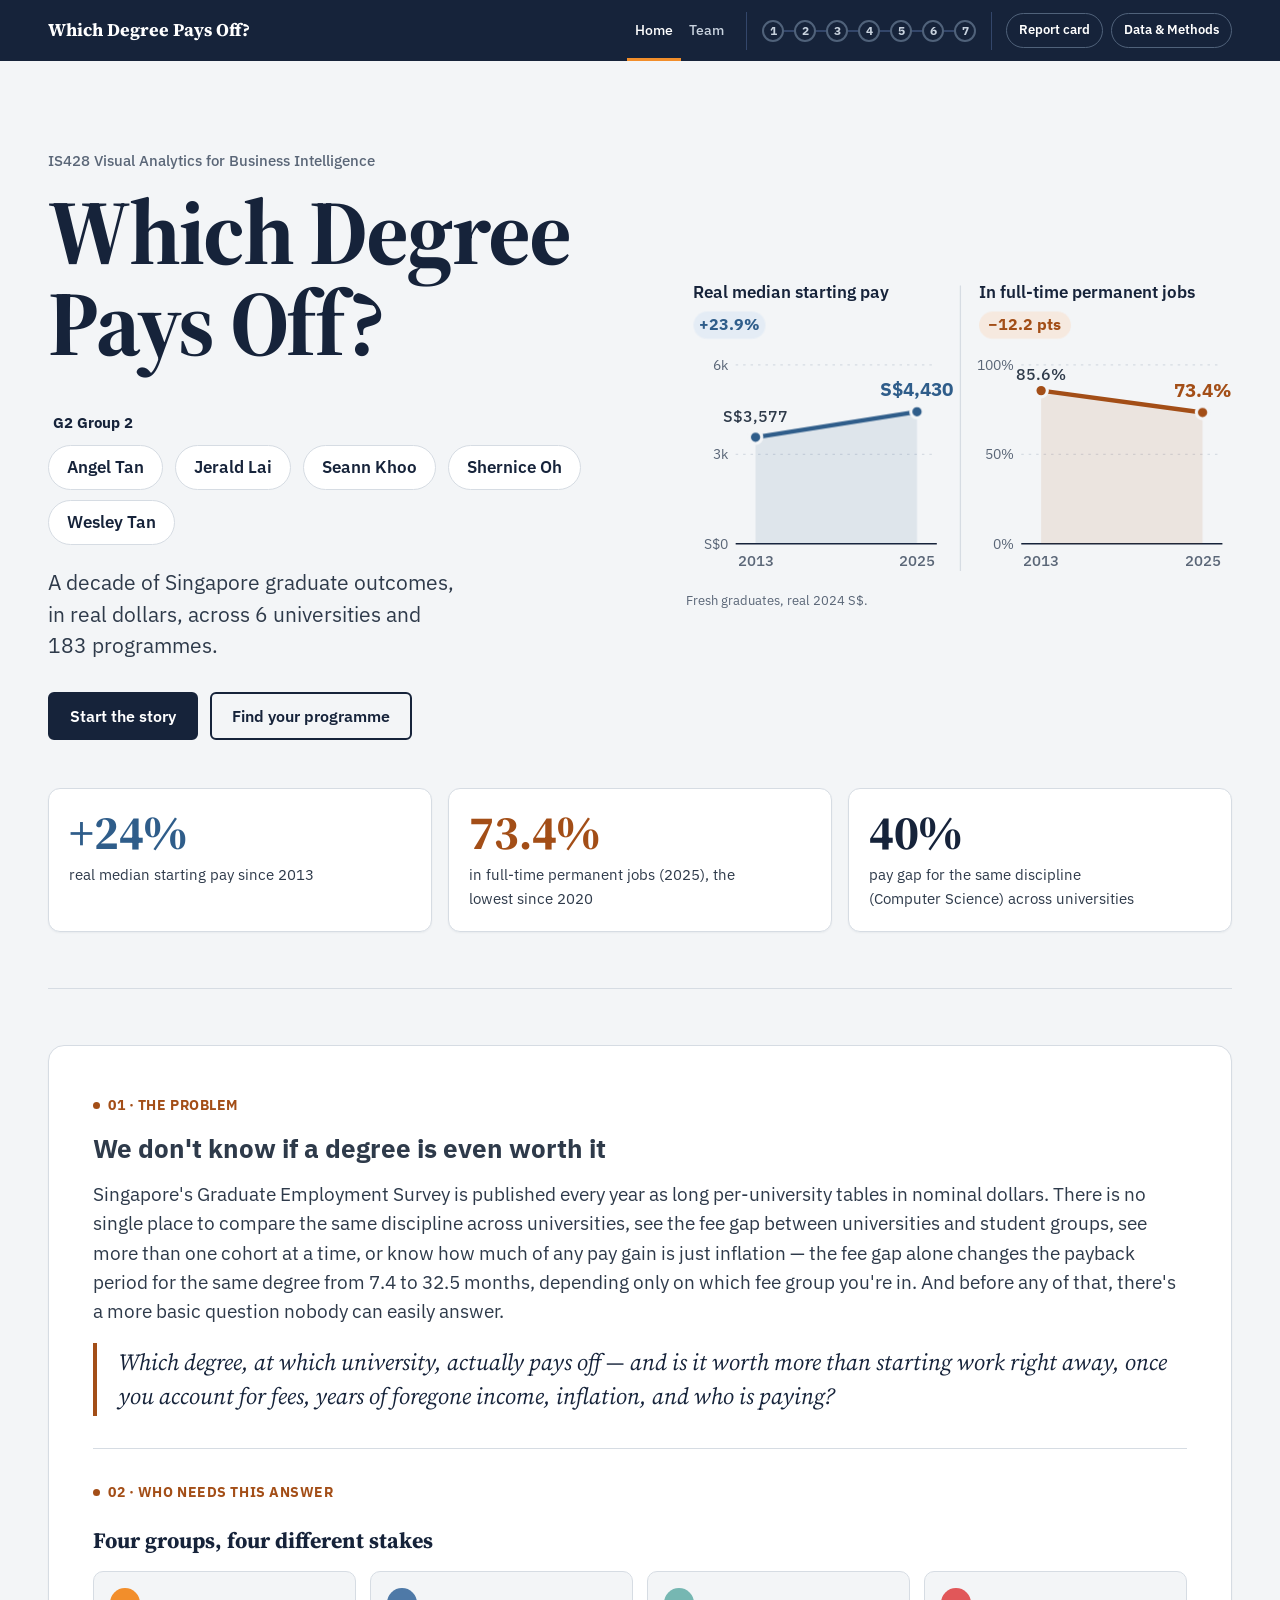
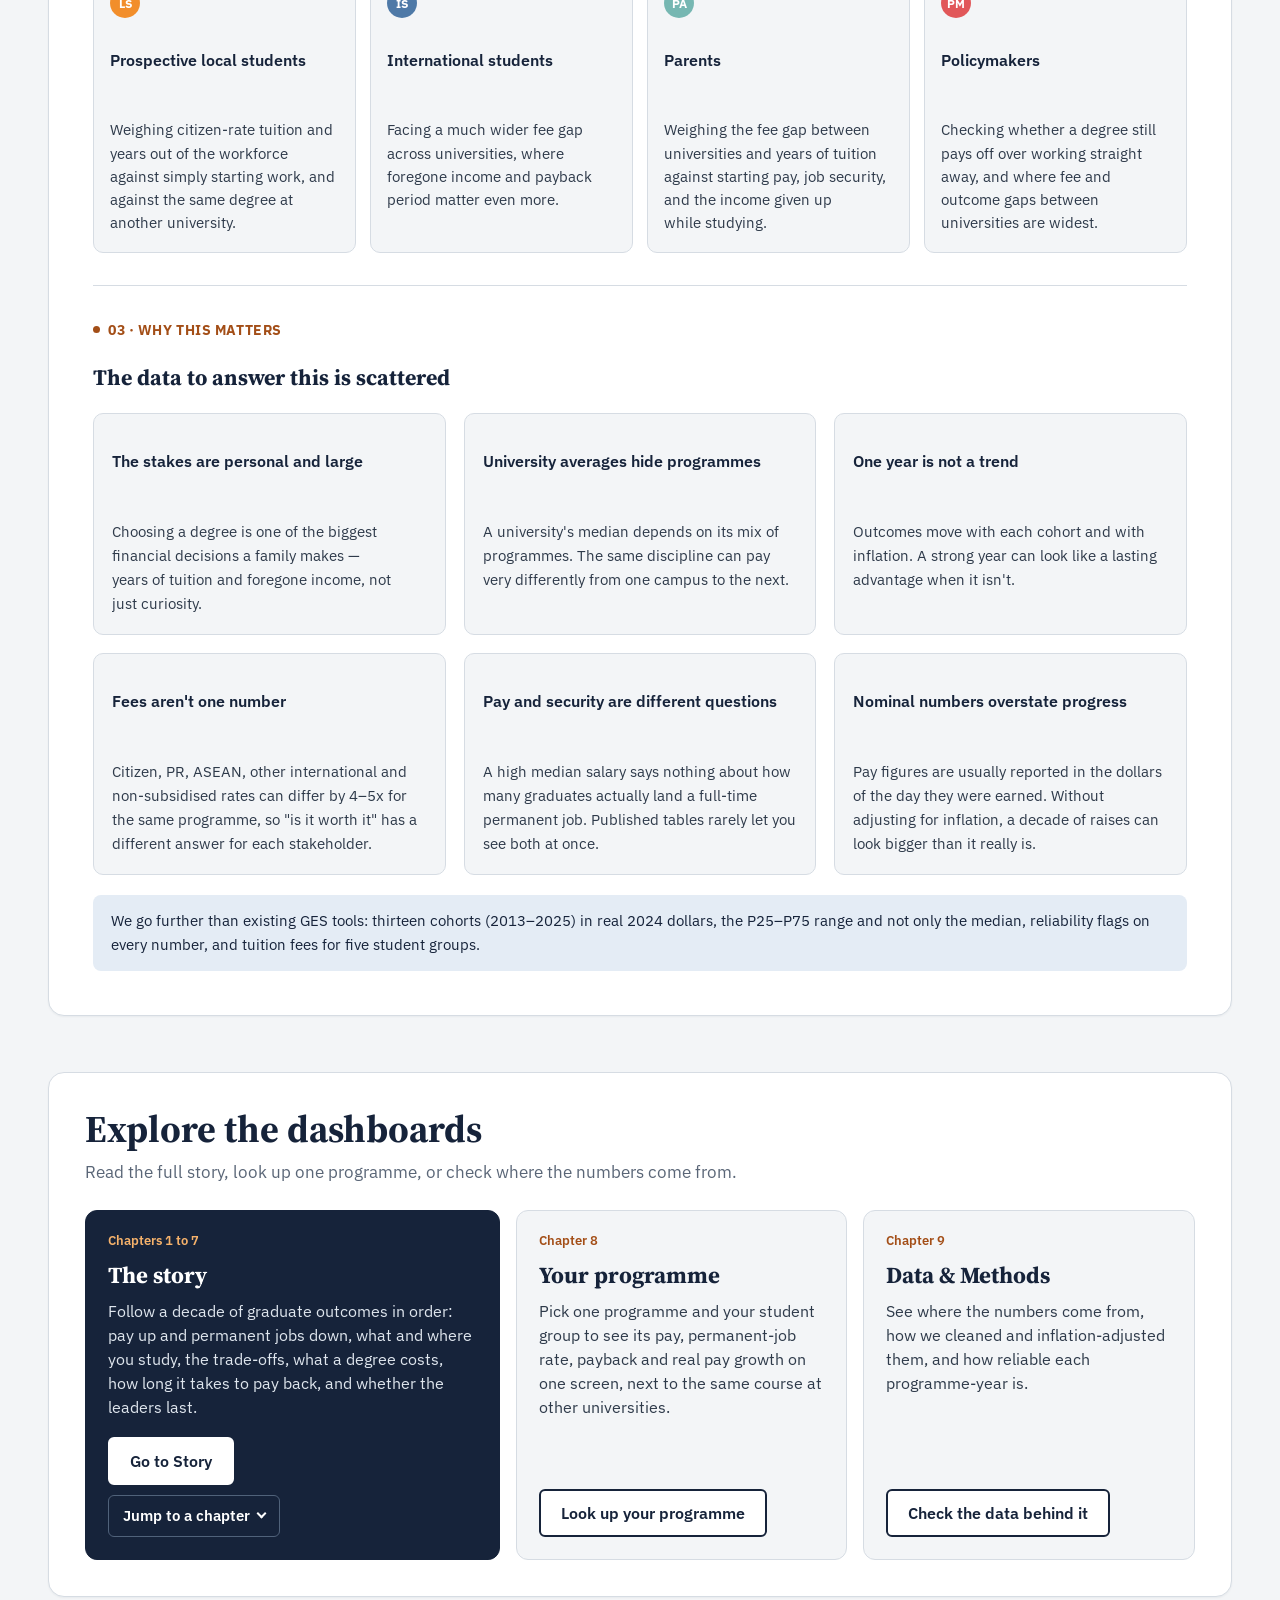
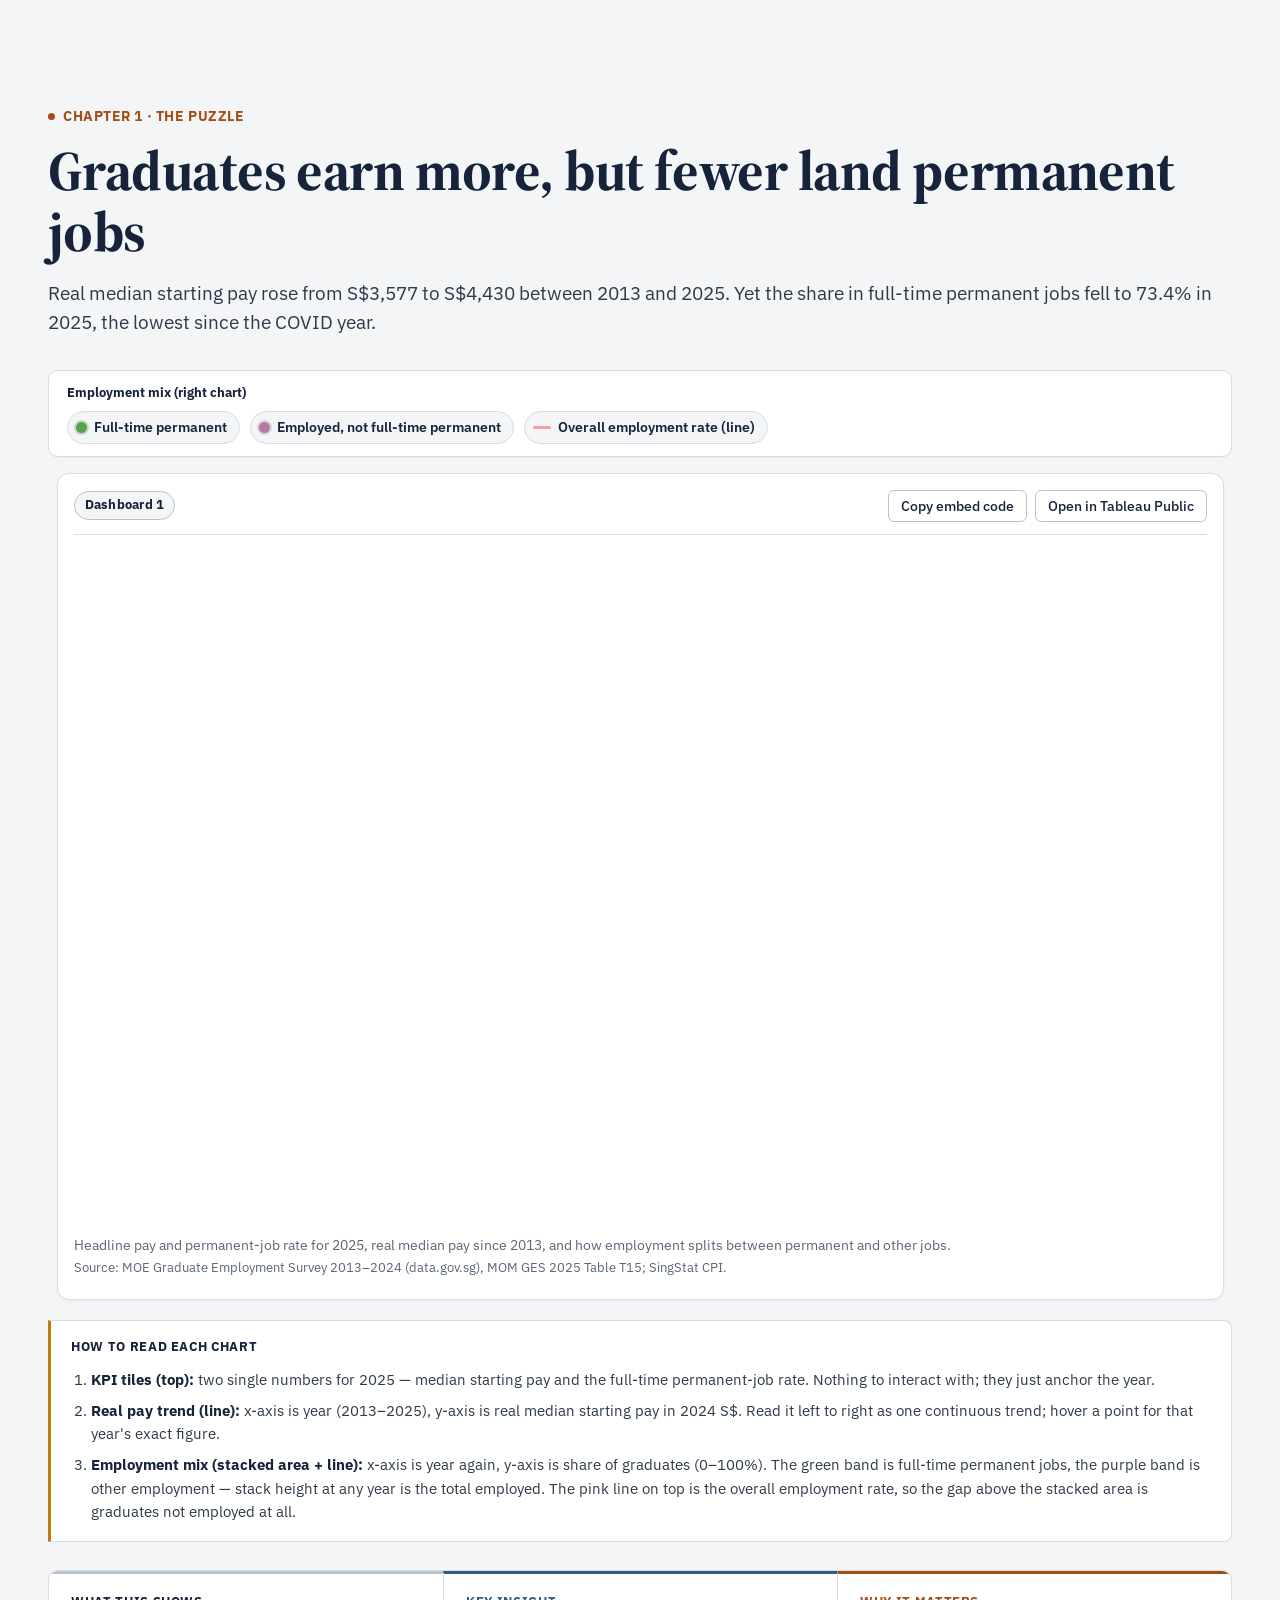
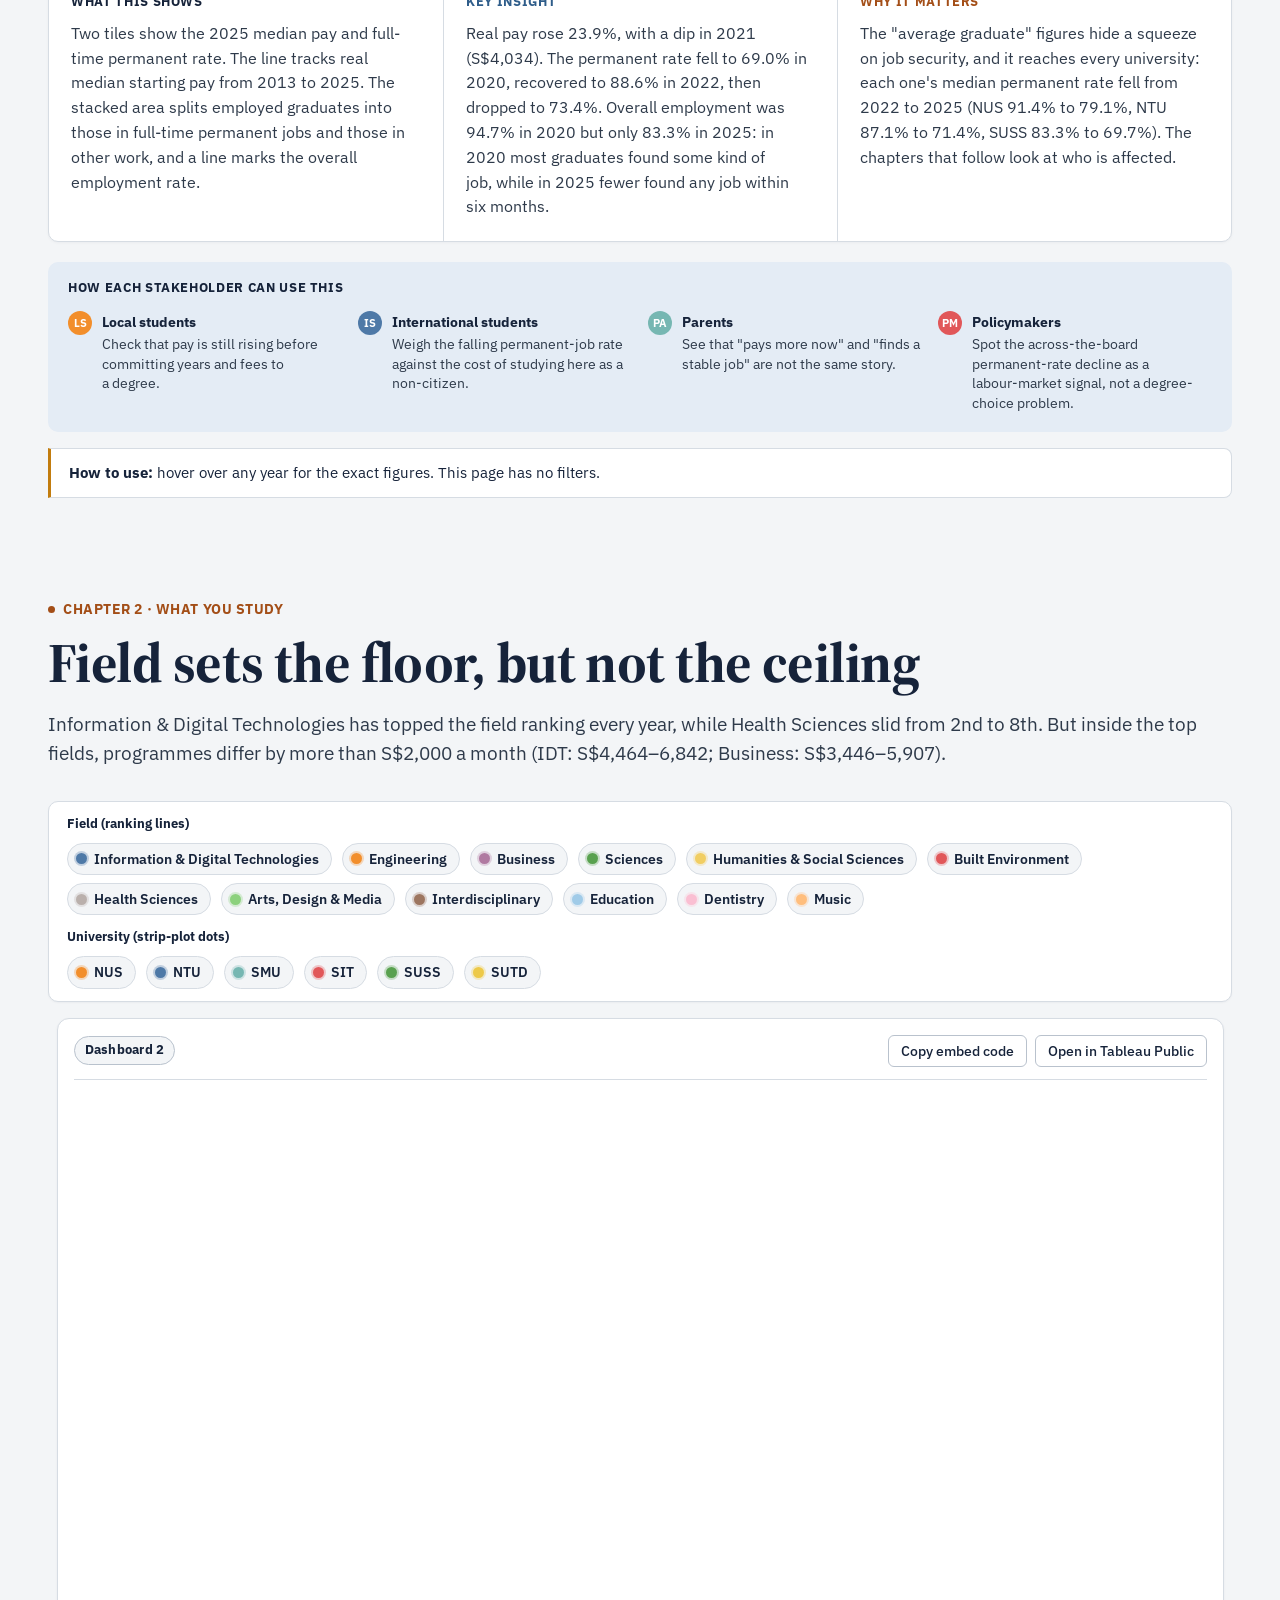
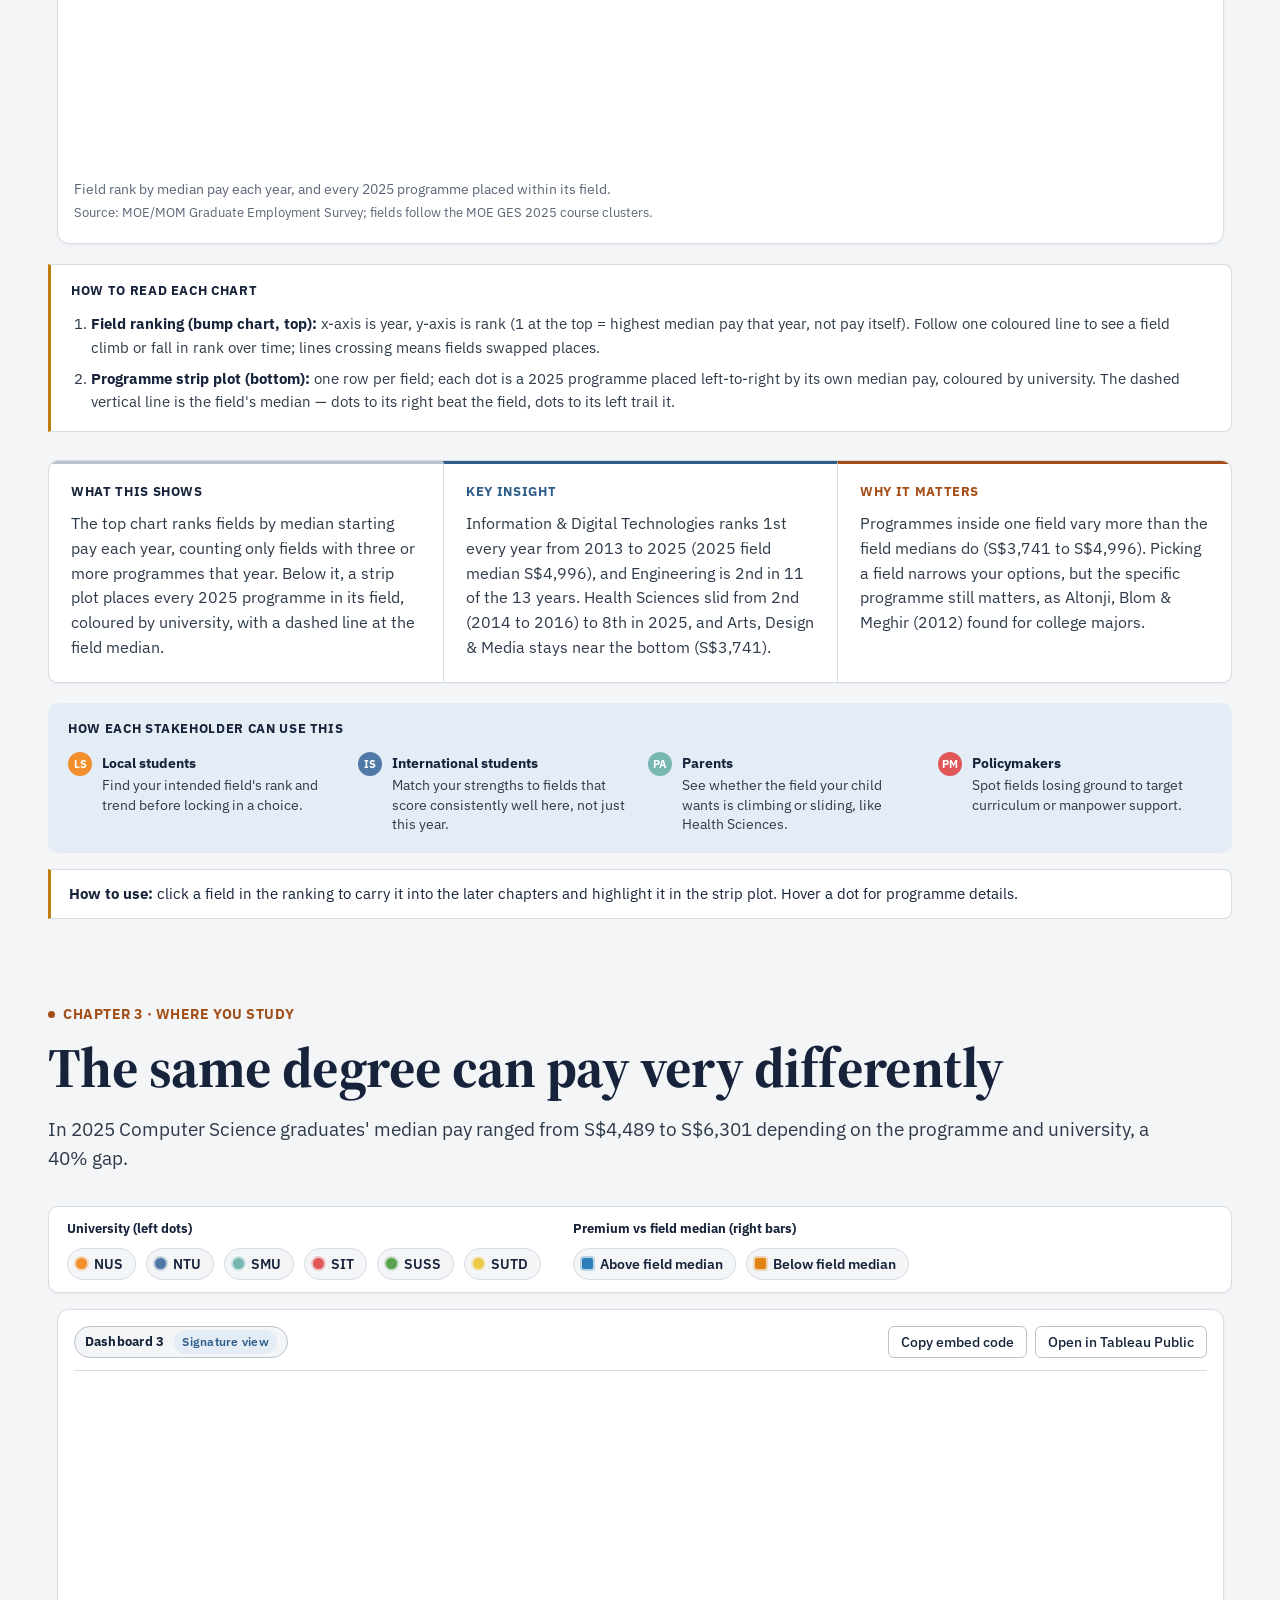
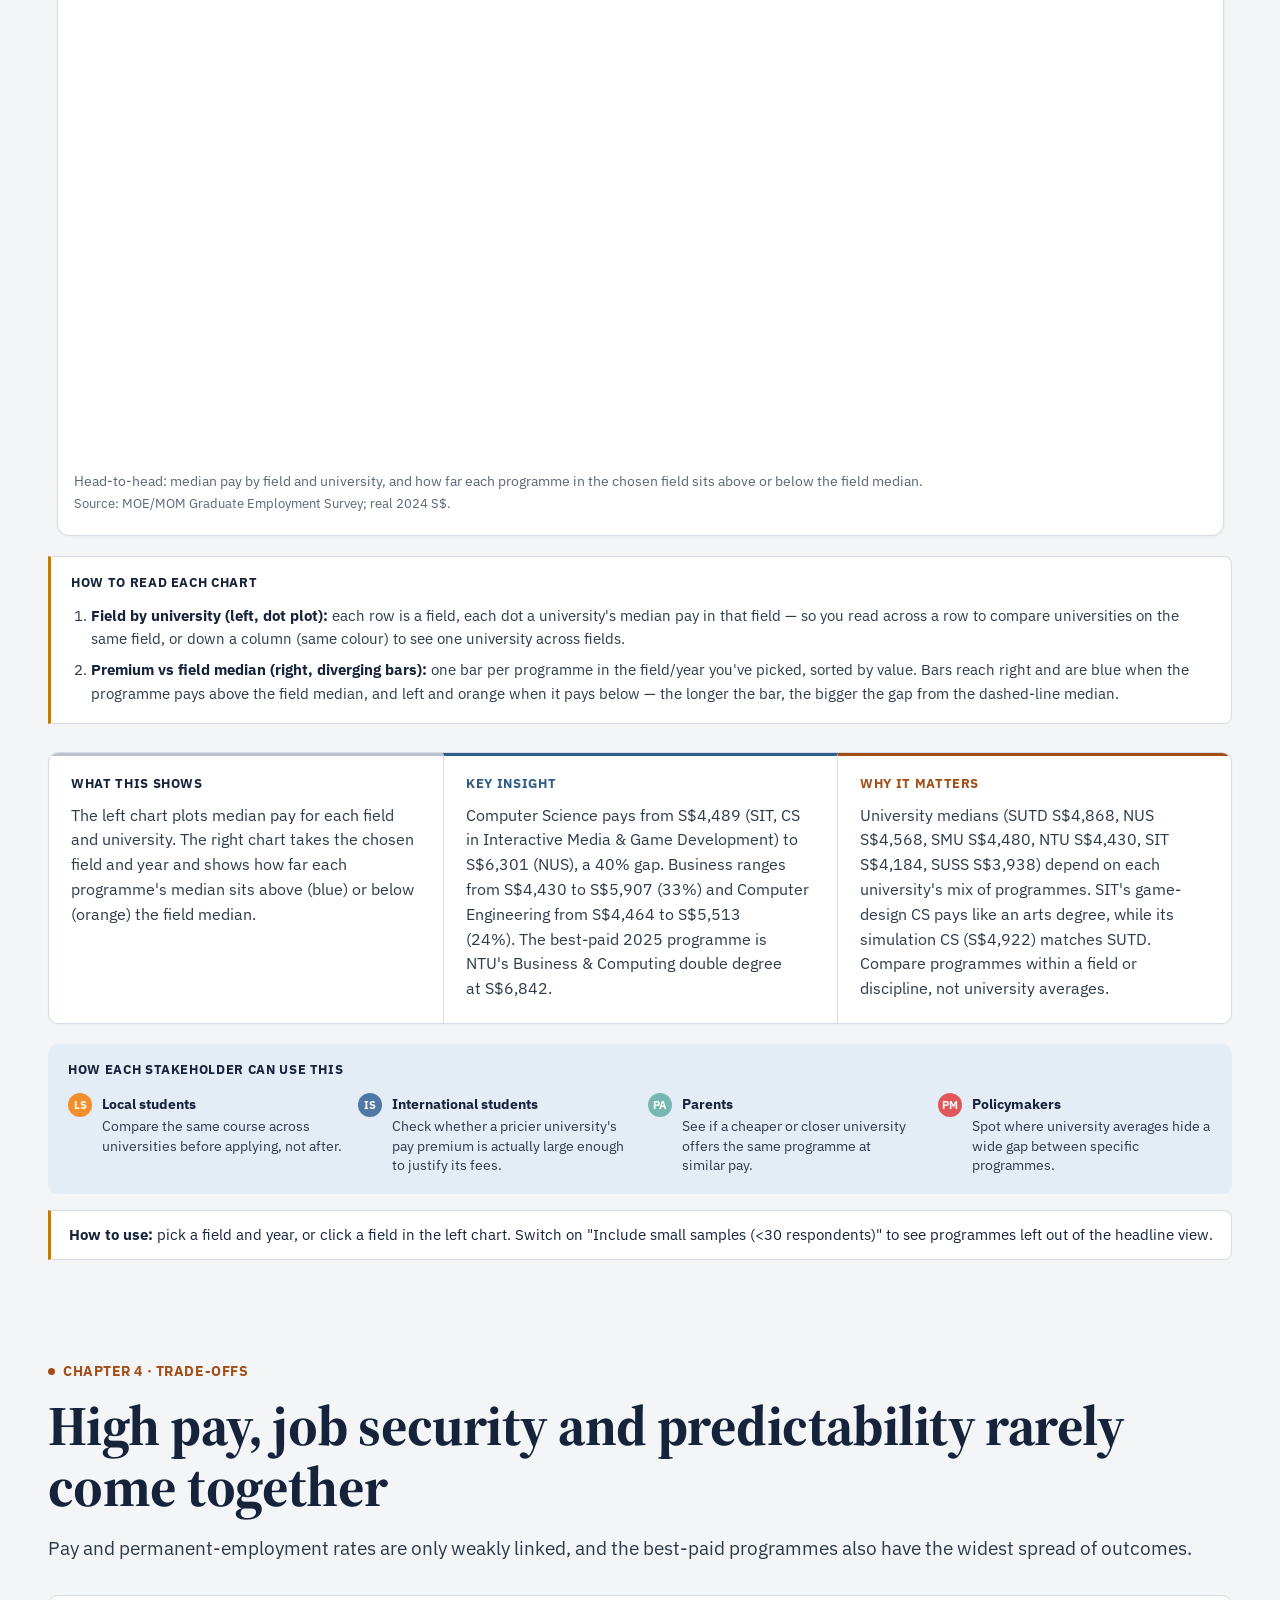
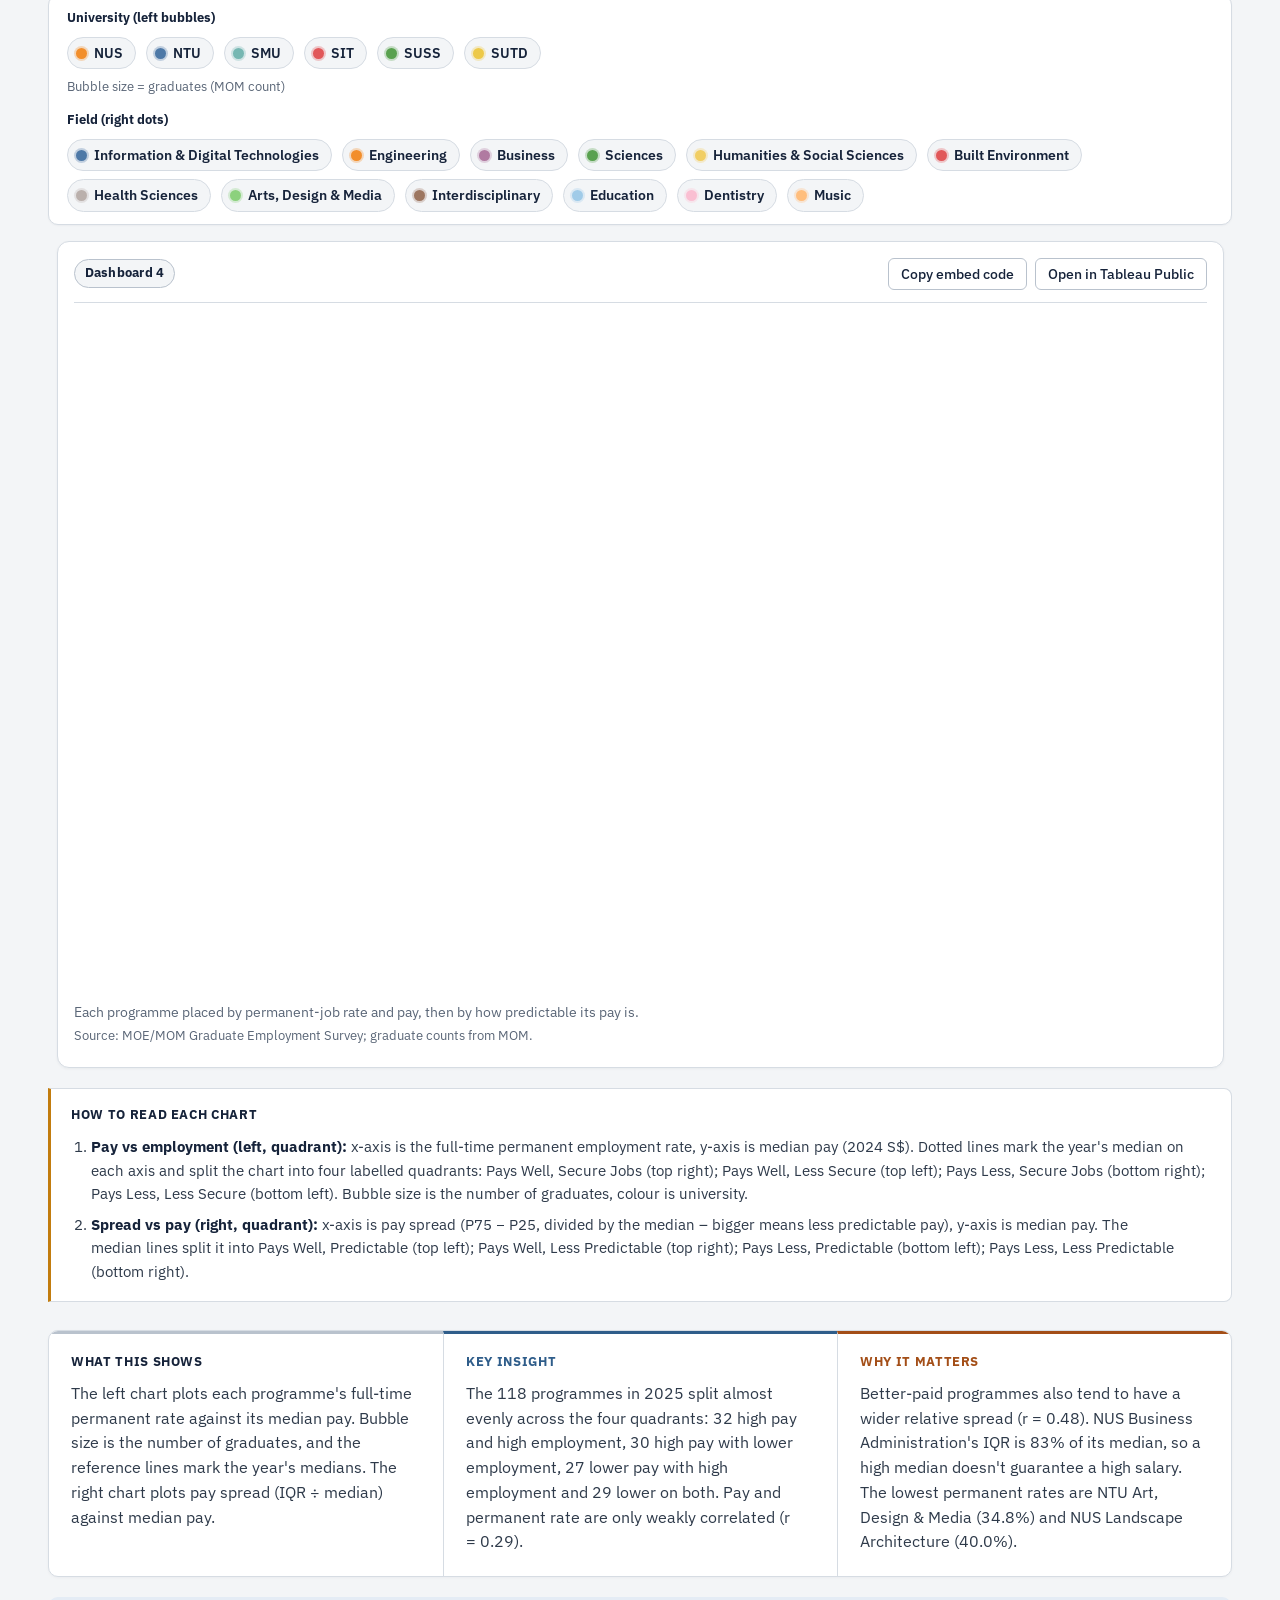
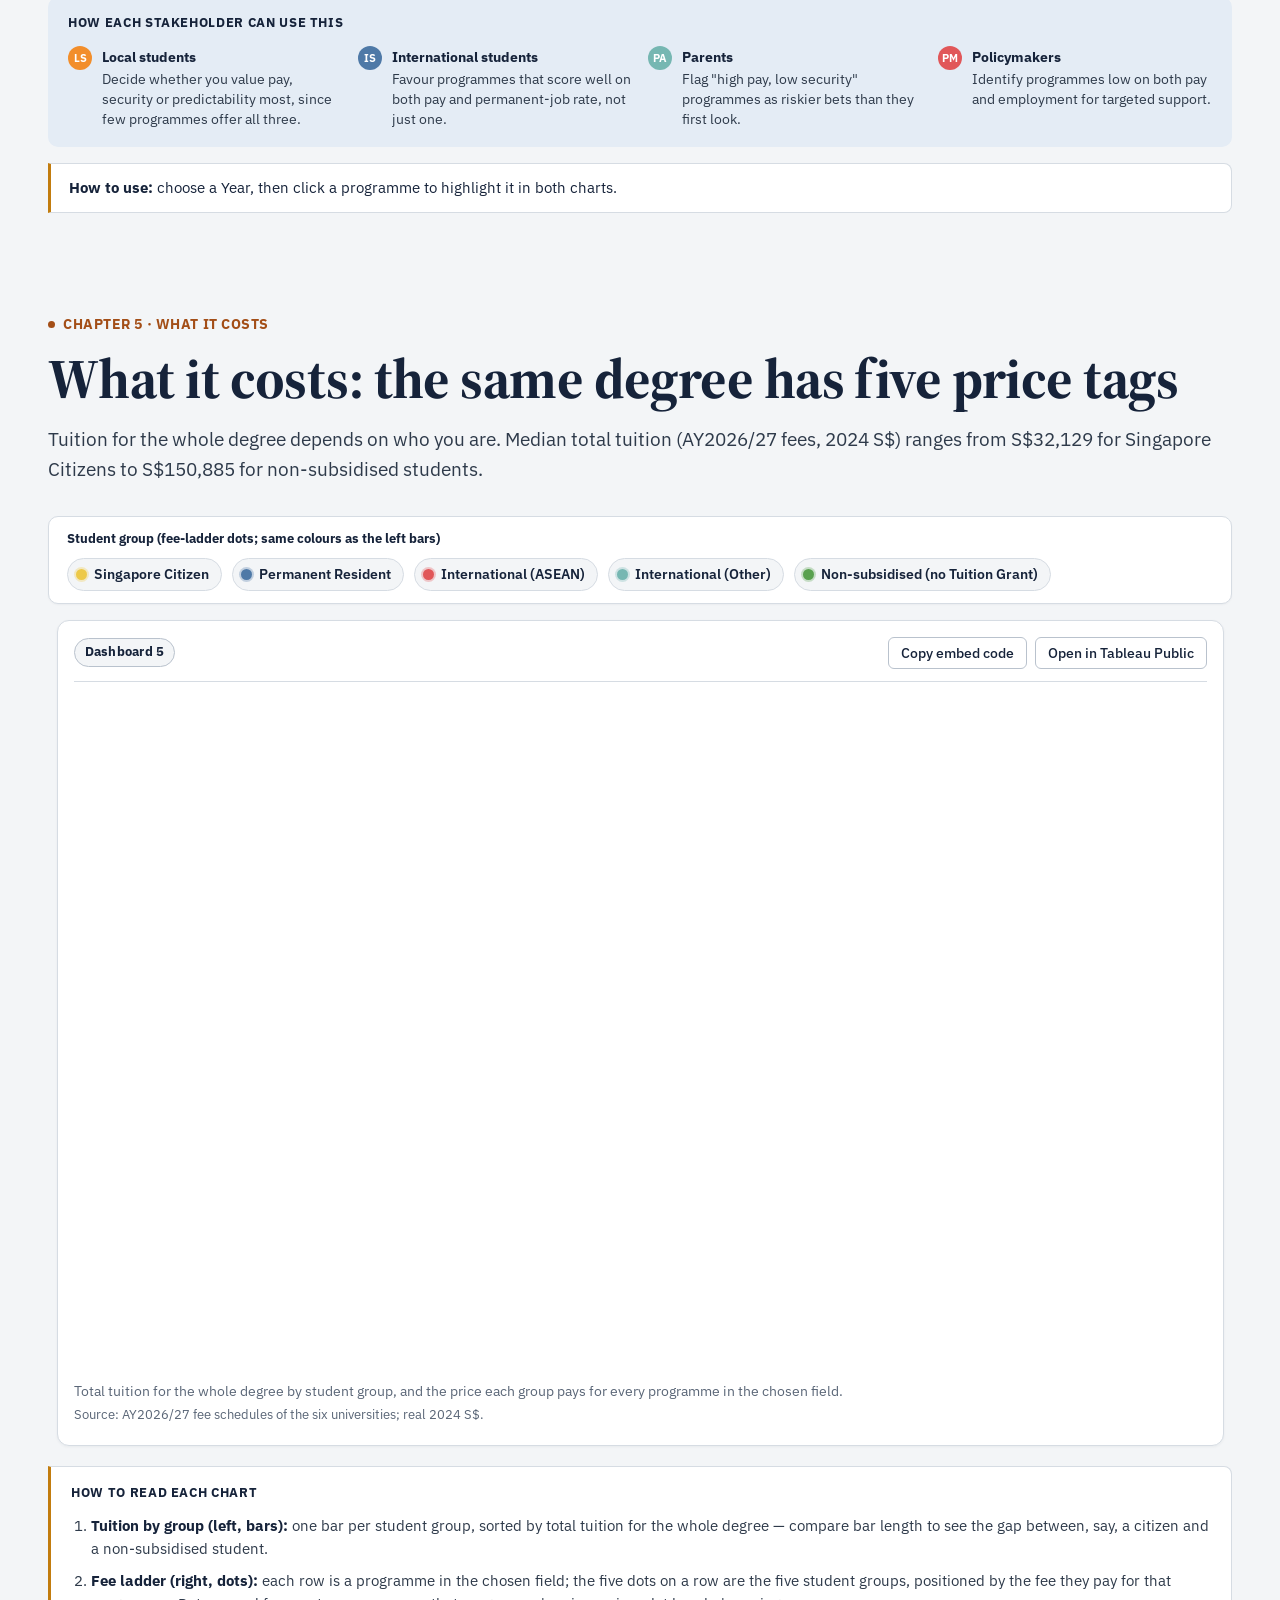
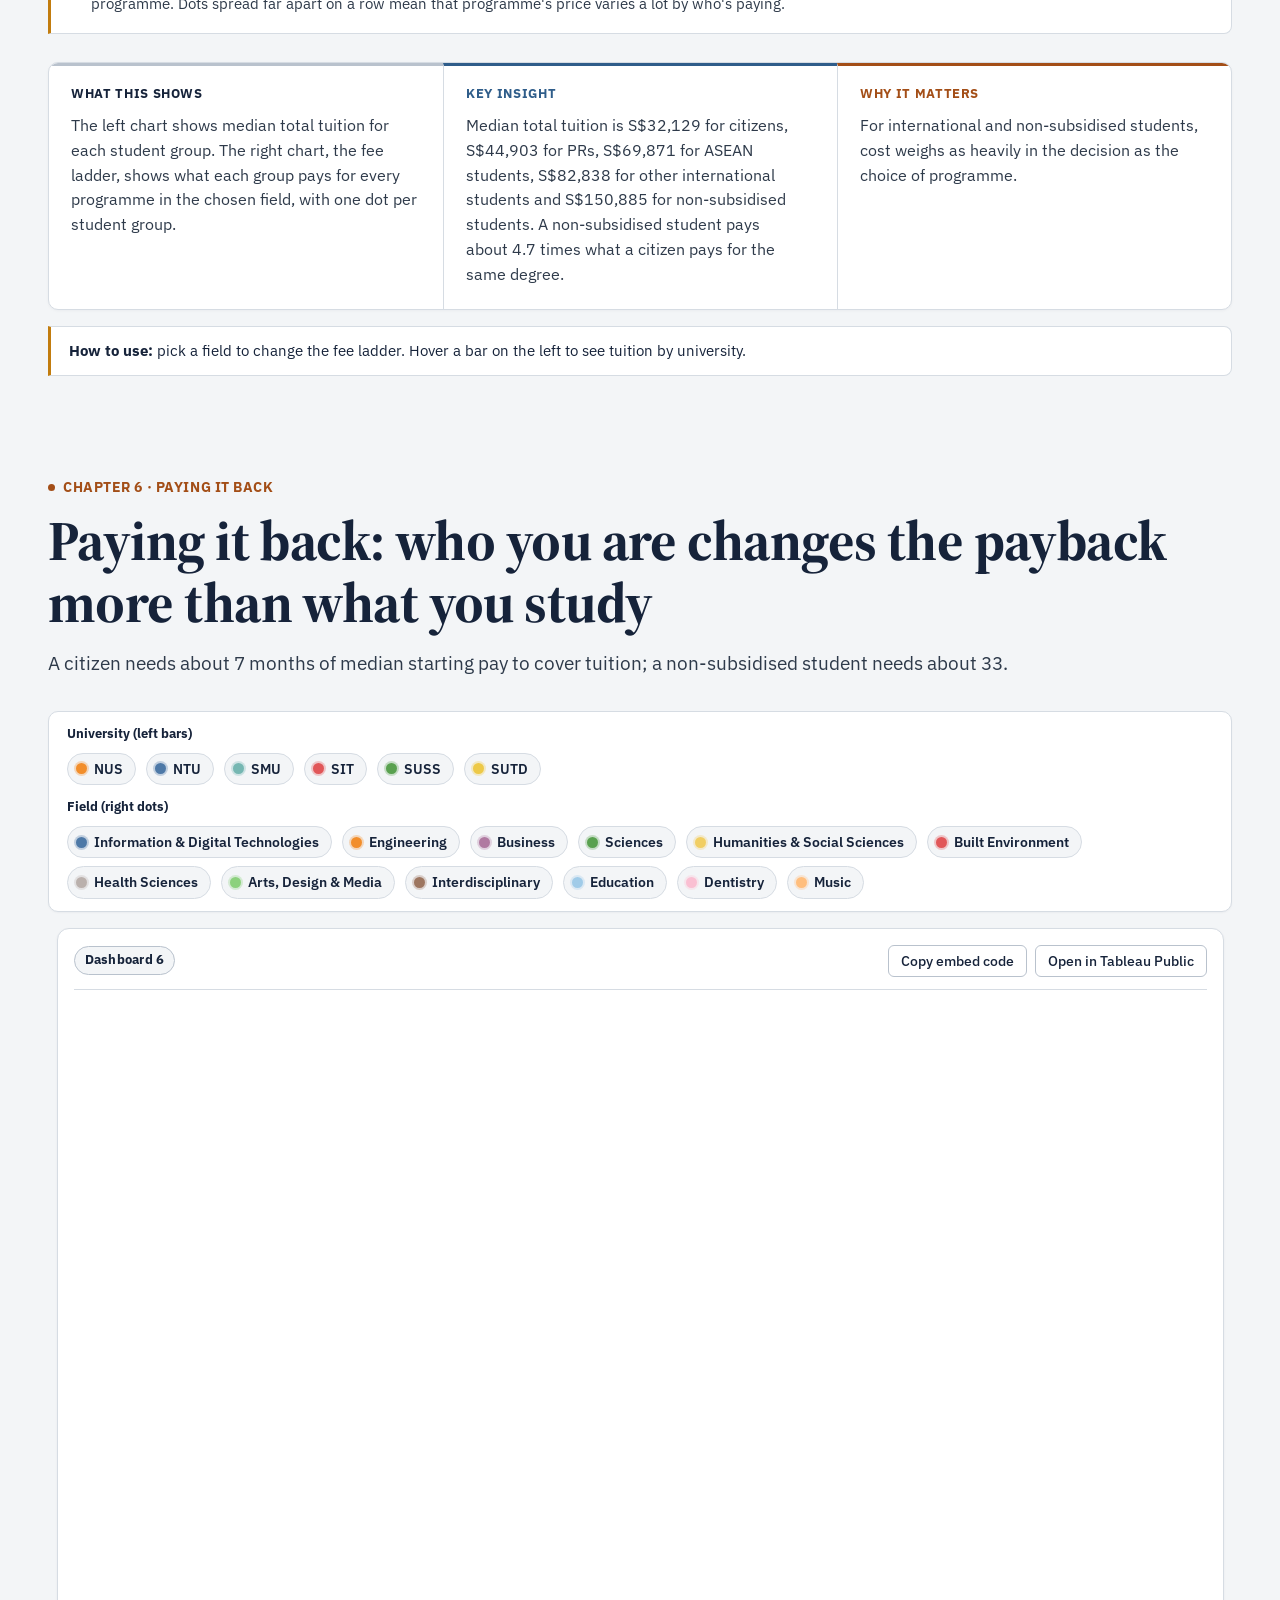
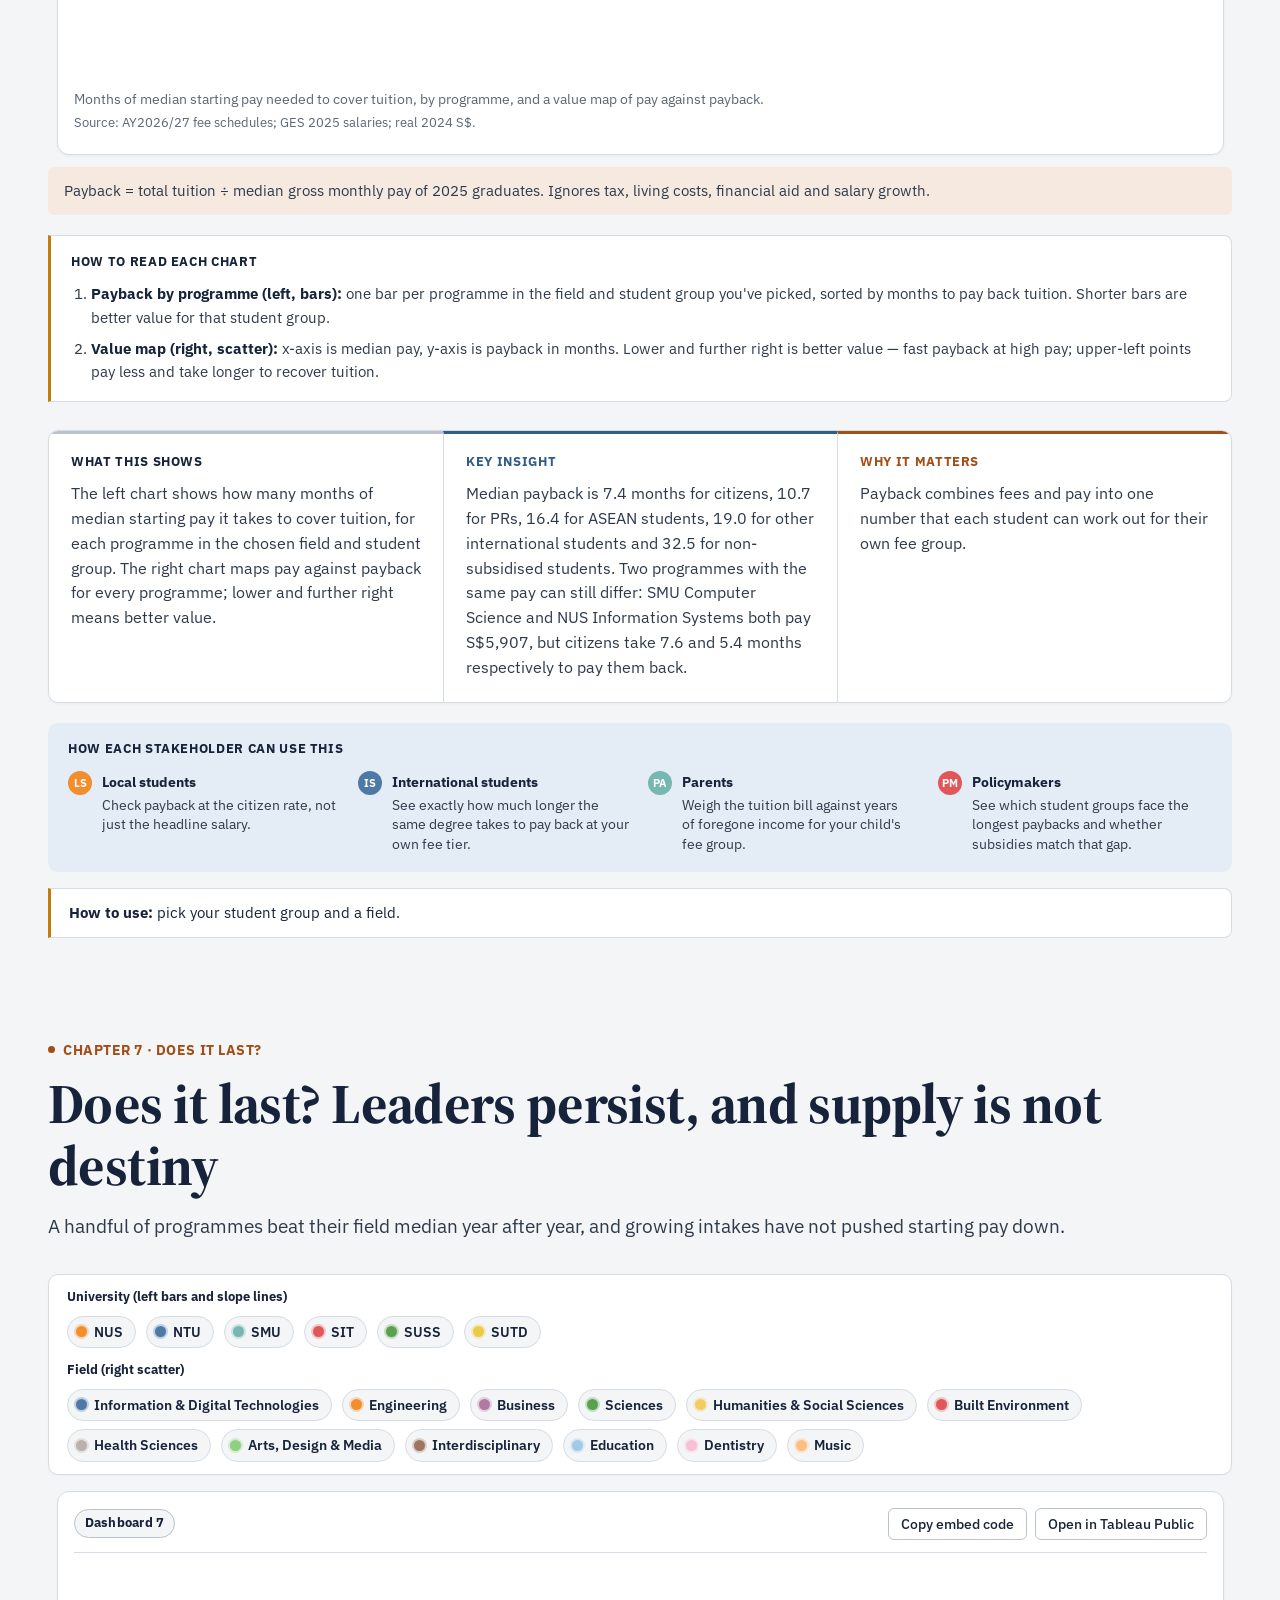
==== commit 4fde37ff: "Apply change.md fixes and remove unused code - Chapter 7: seven programmes beat their field median i" ====
--- a/index.html
+++ b/index.html
@@ -9,9 +9,7 @@
   <meta property="og:type" content="website" />
   <meta property="og:title" content="Which Degree Pays Off?" />
   <meta property="og:description" content="A decade of Singapore graduate outcomes, in real dollars, across 6 universities and 183 programmes." />
-  <!-- Replace with the absolute URL after deploying, e.g. https://your-site.vercel.app/assets/dashboard-1.png -->
-  <meta property="og:image" content="assets/dashboard-1.png" />
-  <meta name="twitter:card" content="summary_large_image" />
+  <meta name="twitter:card" content="summary" />
   <link rel="icon" href="assets/favicon.svg" type="image/svg+xml" />
 
   <link rel="preconnect" href="https://fonts.googleapis.com" />
@@ -292,30 +290,27 @@
         </div>
       </div>
 
-      <figure class="viz-slot" id="viz-1" data-dashboard="1 The Puzzle" data-width="1200" data-height="820" data-src="https://public.tableau.com/views/ProjectWorkbook_17949097169680/1ThePuzzle">
+      <figure class="viz-slot" id="viz-1" data-dashboard="1 The Puzzle" data-src="https://public.tableau.com/views/ProjectWorkbook_17949097169680/1ThePuzzle">
         <div class="viz-bar">
           <p class="viz-id">Dashboard 1</p>
           <div class="viz-actions">
             <button type="button" class="btn-ghost" data-copy-embed>Copy embed code</button>
-            <a class="btn-ghost" href="#" data-open-public data-todo="paste public URL" target="_blank" rel="noopener">Open in Tableau Public</a>
+            <a class="btn-ghost" href="#" data-open-public target="_blank" rel="noopener">Open in Tableau Public</a>
           </div>
         </div>
         <div class="viz-scroll" tabindex="0" role="region" aria-label="Dashboard 1, The Puzzle">
           <div class="viz-canvas">
-            <!-- Replace PUBLIC_URL with the Tableau Public share link for this dashboard -->
-            <!-- <tableau-viz src="PUBLIC_URL" width="1600" height="950" toolbar="bottom" hide-tabs></tableau-viz> -->
             <div class="viz-placeholder">
               <p class="ph-title">Embed Tableau dashboard here: <code>1 The Puzzle</code></p>
               <dl class="ph-meta">
-                <div><dt>Workbook</dt><dd>Prrp_v3.twbx</dd></div>
+                <div><dt>Workbook</dt><dd>Project Workbook.twbx</dd></div>
                 <div><dt>Size</dt><dd>1600 × 900 px</dd></div>
                 <div><dt>Sheets</dt><dd>D1 KPI Median Pay, D1 KPI Permanent Rate, D1 Real Pay Trend, D1 Employment Mix</dd></div>
               </dl>
-              <p class="ph-how">Paste the Tableau Public link into <code>data-src</code> on this figure, or uncomment the <code>&lt;tableau-viz&gt;</code> snippet above it in index.html.</p>
+              <p class="ph-how">Paste the Tableau Public link into <code>data-src</code> on this figure.</p>
             </div>
           </div>
         </div>
-        <img class="viz-print" src="assets/dashboard-1.png" alt="Dashboard 1, The Puzzle: 2025 KPI tiles, real median pay 2013 to 2025, and employment composition over time" width="1200" height="820" loading="lazy" />
         <figcaption>Headline pay and permanent-job rate for 2025, real median pay since 2013, and how employment splits between permanent and other jobs. <span class="src">Source: MOE Graduate Employment Survey 2013–2024 (data.gov.sg), MOM GES 2025 Table T15; SingStat CPI.</span></figcaption>
         <p class="viz-mobile-note">Best viewed on a laptop; on mobile, rotate or open in Tableau Public.</p>
       </figure>
@@ -396,30 +391,27 @@
           </div>
         </div>
 
-        <figure class="viz-slot" id="viz-2" data-dashboard="2 What You Study" data-width="1200" data-height="820" data-src="https://public.tableau.com/views/ProjectWorkbook_17949097169680/2WhatYouStudy">
+        <figure class="viz-slot" id="viz-2" data-dashboard="2 What You Study" data-src="https://public.tableau.com/views/ProjectWorkbook_17949097169680/2WhatYouStudy">
           <div class="viz-bar">
             <p class="viz-id">Dashboard 2</p>
             <div class="viz-actions">
               <button type="button" class="btn-ghost" data-copy-embed>Copy embed code</button>
-              <a class="btn-ghost" href="#" data-open-public data-todo="paste public URL" target="_blank" rel="noopener">Open in Tableau Public</a>
+              <a class="btn-ghost" href="#" data-open-public target="_blank" rel="noopener">Open in Tableau Public</a>
             </div>
           </div>
           <div class="viz-scroll" tabindex="0" role="region" aria-label="Dashboard 2, What You Study">
             <div class="viz-canvas">
-              <!-- Replace PUBLIC_URL with the Tableau Public share link for this dashboard -->
-              <!-- <tableau-viz src="PUBLIC_URL" width="1600" height="950" toolbar="bottom" hide-tabs></tableau-viz> -->
               <div class="viz-placeholder">
                 <p class="ph-title">Embed Tableau dashboard here: <code>2 What You Study</code></p>
                 <dl class="ph-meta">
-                  <div><dt>Workbook</dt><dd>Prrp_v3.twbx</dd></div>
+                  <div><dt>Workbook</dt><dd>Project Workbook.twbx</dd></div>
                   <div><dt>Size</dt><dd>1600 × 900 px</dd></div>
                   <div><dt>Sheets</dt><dd>D2 Field Ranking, D2 Programme Strip Plot</dd></div>
                 </dl>
-                <p class="ph-how">Paste the Tableau Public link into <code>data-src</code> on this figure, or uncomment the <code>&lt;tableau-viz&gt;</code> snippet above it in index.html.</p>
+                <p class="ph-how">Paste the Tableau Public link into <code>data-src</code> on this figure.</p>
               </div>
             </div>
           </div>
-          <img class="viz-print" src="assets/dashboard-2.png" alt="Dashboard 2, What You Study: bump chart of field rank by median pay and strip plot of 2025 programmes by field" width="1200" height="820" loading="lazy" />
           <figcaption>Field rank by median pay each year, and every 2025 programme placed within its field. <span class="src">Source: MOE/MOM Graduate Employment Survey; fields follow the MOE GES 2025 course clusters.</span></figcaption>
           <p class="viz-mobile-note">Best viewed on a laptop; on mobile, rotate or open in Tableau Public.</p>
         </figure>
@@ -486,30 +478,27 @@
           </div>
         </div>
 
-        <figure class="viz-slot" id="viz-3" data-dashboard="3 Where You Study" data-width="1200" data-height="820" data-src="https://public.tableau.com/views/ProjectWorkbook_17949097169680/3WhereYouStudy">
+        <figure class="viz-slot" id="viz-3" data-dashboard="3 Where You Study" data-src="https://public.tableau.com/views/ProjectWorkbook_17949097169680/3WhereYouStudy">
           <div class="viz-bar">
             <p class="viz-id">Dashboard 3 <span class="viz-flag">Signature view</span></p>
             <div class="viz-actions">
               <button type="button" class="btn-ghost" data-copy-embed>Copy embed code</button>
-              <a class="btn-ghost" href="#" data-open-public data-todo="paste public URL" target="_blank" rel="noopener">Open in Tableau Public</a>
+              <a class="btn-ghost" href="#" data-open-public target="_blank" rel="noopener">Open in Tableau Public</a>
             </div>
           </div>
           <div class="viz-scroll" tabindex="0" role="region" aria-label="Dashboard 3, Where You Study">
             <div class="viz-canvas">
-              <!-- Replace PUBLIC_URL with the Tableau Public share link for this dashboard -->
-              <!-- <tableau-viz src="PUBLIC_URL" width="1600" height="950" toolbar="bottom" hide-tabs></tableau-viz> -->
               <div class="viz-placeholder">
                 <p class="ph-title">Embed Tableau dashboard here: <code>3 Where You Study</code></p>
                 <dl class="ph-meta">
-                  <div><dt>Workbook</dt><dd>Prrp_v3.twbx</dd></div>
+                  <div><dt>Workbook</dt><dd>Project Workbook.twbx</dd></div>
                   <div><dt>Size</dt><dd>1600 × 900 px</dd></div>
                   <div><dt>Sheets</dt><dd>D3 Field by University, D3 Premium vs Field Median</dd></div>
                 </dl>
-                <p class="ph-how">Paste the Tableau Public link into <code>data-src</code> on this figure, or uncomment the <code>&lt;tableau-viz&gt;</code> snippet above it in index.html.</p>
+                <p class="ph-how">Paste the Tableau Public link into <code>data-src</code> on this figure.</p>
               </div>
             </div>
           </div>
-          <img class="viz-print" src="assets/dashboard-3.png" alt="Dashboard 3, Where You Study: median pay by field and university, and each programme's premium over its field median" width="1200" height="820" loading="lazy" />
           <figcaption>Head-to-head: median pay by field and university, and how far each programme in the chosen field sits above or below the field median. <span class="src">Source: MOE/MOM Graduate Employment Survey; real 2024 S$.</span></figcaption>
           <p class="viz-mobile-note">Best viewed on a laptop; on mobile, rotate or open in Tableau Public.</p>
         </figure>
@@ -589,30 +578,27 @@
         </div>
       </div>
 
-      <figure class="viz-slot" id="viz-4" data-dashboard="4 Trade-offs" data-width="1200" data-height="820" data-src="https://public.tableau.com/views/ProjectWorkbook_17949097169680/4Trade-offs">
+      <figure class="viz-slot" id="viz-4" data-dashboard="4 Trade-offs" data-src="https://public.tableau.com/views/ProjectWorkbook_17949097169680/4Trade-offs">
         <div class="viz-bar">
           <p class="viz-id">Dashboard 4</p>
           <div class="viz-actions">
             <button type="button" class="btn-ghost" data-copy-embed>Copy embed code</button>
-            <a class="btn-ghost" href="#" data-open-public data-todo="paste public URL" target="_blank" rel="noopener">Open in Tableau Public</a>
+            <a class="btn-ghost" href="#" data-open-public target="_blank" rel="noopener">Open in Tableau Public</a>
           </div>
         </div>
         <div class="viz-scroll" tabindex="0" role="region" aria-label="Dashboard 4, Trade-offs">
           <div class="viz-canvas">
-            <!-- Replace PUBLIC_URL with the Tableau Public share link for this dashboard -->
-            <!-- <tableau-viz src="PUBLIC_URL" width="1600" height="950" toolbar="bottom" hide-tabs></tableau-viz> -->
             <div class="viz-placeholder">
               <p class="ph-title">Embed Tableau dashboard here: <code>4 Trade-offs</code></p>
               <dl class="ph-meta">
-                <div><dt>Workbook</dt><dd>Prrp_v3.twbx</dd></div>
+                <div><dt>Workbook</dt><dd>Project Workbook.twbx</dd></div>
                 <div><dt>Size</dt><dd>1600 × 900 px</dd></div>
                 <div><dt>Sheets</dt><dd>D4 Pay vs Employment, D4 Spread vs Pay</dd></div>
               </dl>
-              <p class="ph-how">Paste the Tableau Public link into <code>data-src</code> on this figure, or uncomment the <code>&lt;tableau-viz&gt;</code> snippet above it in index.html.</p>
+              <p class="ph-how">Paste the Tableau Public link into <code>data-src</code> on this figure.</p>
             </div>
           </div>
         </div>
-        <img class="viz-print" src="assets/dashboard-4.png" alt="Dashboard 4, Trade-offs: employment versus pay quadrant and pay spread versus median pay" width="1200" height="820" loading="lazy" />
         <figcaption>Each programme placed by permanent-job rate and pay, then by how predictable its pay is. <span class="src">Source: MOE/MOM Graduate Employment Survey; graduate counts from MOM.</span></figcaption>
         <p class="viz-mobile-note">Best viewed on a laptop; on mobile, rotate or open in Tableau Public.</p>
       </figure>
@@ -620,8 +606,8 @@
       <div class="read-guide">
         <p class="read-guide-title">How to read each chart</p>
         <ol>
-          <li><strong>Pay vs employment (left, quadrant):</strong> x-axis is median pay, y-axis is full-time permanent rate. Reference lines mark the year's median on each axis, splitting the chart into four quadrants (high/low pay × high/low security). Bubble size is number of graduates, colour is university.</li>
-          <li><strong>Spread vs pay (right, scatter):</strong> x-axis is median pay, y-axis is pay spread (the IQR as a share of the median — bigger means less predictable pay within that programme). Points trending upper-right mean higher pay comes with less certainty about what you'll actually earn.</li>
+          <li><strong>Pay vs employment (left, quadrant):</strong> x-axis is the full-time permanent employment rate, y-axis is median pay (2024 S$). Dotted lines mark the year&#39;s median on each axis and split the chart into four labelled quadrants: Pays Well, Secure Jobs (top right); Pays Well, Less Secure (top left); Pays Less, Secure Jobs (bottom right); Pays Less, Less Secure (bottom left). Bubble size is the number of graduates, colour is university.</li>
+          <li><strong>Spread vs pay (right, quadrant):</strong> x-axis is pay spread (P75 − P25, divided by the median – bigger means less predictable pay), y-axis is median pay. The median lines split it into Pays Well, Predictable (top left); Pays Well, Less Predictable (top right); Pays Less, Predictable (bottom left); Pays Less, Less Predictable (bottom right).</li>
         </ol>
       </div>
 
@@ -672,30 +658,27 @@
         </div>
       </div>
 
-      <figure class="viz-slot" id="viz-5" data-dashboard="5 What It Costs" data-width="1200" data-height="820" data-src="https://public.tableau.com/views/ProjectWorkbook_17949097169680/5aWhatItCosts">
+      <figure class="viz-slot" id="viz-5" data-dashboard="5 What It Costs" data-src="https://public.tableau.com/views/ProjectWorkbook_17949097169680/5WhatItCosts">
         <div class="viz-bar">
           <p class="viz-id">Dashboard 5</p>
           <div class="viz-actions">
             <button type="button" class="btn-ghost" data-copy-embed>Copy embed code</button>
-            <a class="btn-ghost" href="#" data-open-public data-todo="paste public URL" target="_blank" rel="noopener">Open in Tableau Public</a>
+            <a class="btn-ghost" href="#" data-open-public target="_blank" rel="noopener">Open in Tableau Public</a>
           </div>
         </div>
         <div class="viz-scroll" tabindex="0" role="region" aria-label="Dashboard 5, What It Costs">
           <div class="viz-canvas">
-            <!-- Replace PUBLIC_URL with the Tableau Public share link for this dashboard -->
-            <!-- <tableau-viz src="PUBLIC_URL" width="1600" height="950" toolbar="bottom" hide-tabs></tableau-viz> -->
             <div class="viz-placeholder">
               <p class="ph-title">Embed Tableau dashboard here: <code>5 What It Costs</code></p>
               <dl class="ph-meta">
-                <div><dt>Workbook</dt><dd>Prrp_v3.twbx</dd></div>
+                <div><dt>Workbook</dt><dd>Project Workbook.twbx</dd></div>
                 <div><dt>Size</dt><dd>1600 × 900 px</dd></div>
                 <div><dt>Sheets</dt><dd>D5a Tuition by Group, D5a Fee Ladder</dd></div>
               </dl>
-              <p class="ph-how">Paste the Tableau Public link into <code>data-src</code> on this figure, or uncomment the <code>&lt;tableau-viz&gt;</code> snippet above it in index.html.</p>
+              <p class="ph-how">Paste the Tableau Public link into <code>data-src</code> on this figure.</p>
             </div>
           </div>
         </div>
-        <img class="viz-print" src="assets/dashboard-5.png" alt="Dashboard 5, What It Costs: median total tuition by student group and a fee ladder of each group's price per programme" width="1200" height="820" loading="lazy" />
         <figcaption>Total tuition for the whole degree by student group, and the price each group pays for every programme in the chosen field. <span class="src">Source: AY2026/27 fee schedules of the six universities; real 2024 S$.</span></figcaption>
         <p class="viz-mobile-note">Best viewed on a laptop; on mobile, rotate or open in Tableau Public.</p>
       </figure>
@@ -764,30 +747,27 @@
         </div>
       </div>
 
-      <figure class="viz-slot" id="viz-6" data-dashboard="6 Paying It Back" data-width="1200" data-height="820" data-src="https://public.tableau.com/views/ProjectWorkbook_17949097169680/5bPayingItBack">
+      <figure class="viz-slot" id="viz-6" data-dashboard="6 Paying It Back" data-src="https://public.tableau.com/views/ProjectWorkbook_17949097169680/6PayingItBack">
         <div class="viz-bar">
           <p class="viz-id">Dashboard 6</p>
           <div class="viz-actions">
             <button type="button" class="btn-ghost" data-copy-embed>Copy embed code</button>
-            <a class="btn-ghost" href="#" data-open-public data-todo="paste public URL" target="_blank" rel="noopener">Open in Tableau Public</a>
+            <a class="btn-ghost" href="#" data-open-public target="_blank" rel="noopener">Open in Tableau Public</a>
           </div>
         </div>
         <div class="viz-scroll" tabindex="0" role="region" aria-label="Dashboard 6, Paying It Back">
           <div class="viz-canvas">
-            <!-- Replace PUBLIC_URL with the Tableau Public share link for this dashboard -->
-            <!-- <tableau-viz src="PUBLIC_URL" width="1600" height="950" toolbar="bottom" hide-tabs></tableau-viz> -->
             <div class="viz-placeholder">
               <p class="ph-title">Embed Tableau dashboard here: <code>6 Paying It Back</code></p>
               <dl class="ph-meta">
-                <div><dt>Workbook</dt><dd>Prrp_v3.twbx</dd></div>
+                <div><dt>Workbook</dt><dd>Project Workbook.twbx</dd></div>
                 <div><dt>Size</dt><dd>1600 × 900 px</dd></div>
                 <div><dt>Sheets</dt><dd>D5b Payback by Programme, D5b Value Map</dd></div>
               </dl>
-              <p class="ph-how">Paste the Tableau Public link into <code>data-src</code> on this figure, or uncomment the <code>&lt;tableau-viz&gt;</code> snippet above it in index.html.</p>
+              <p class="ph-how">Paste the Tableau Public link into <code>data-src</code> on this figure.</p>
             </div>
           </div>
         </div>
-        <img class="viz-print" src="assets/dashboard-6.png" alt="Dashboard 6, Paying It Back: payback months by programme and a value map of pay against payback" width="1200" height="820" loading="lazy" />
         <figcaption>Months of median starting pay needed to cover tuition, by programme, and a value map of pay against payback. <span class="src">Source: AY2026/27 fee schedules; GES 2025 salaries; real 2024 S$.</span></figcaption>
         <p class="viz-mobile-note">Best viewed on a laptop; on mobile, rotate or open in Tableau Public.</p>
       </figure>
@@ -866,30 +846,27 @@
         </div>
       </div>
 
-      <figure class="viz-slot" id="viz-7" data-dashboard="7 Does It Last" data-width="1200" data-height="820" data-src="https://public.tableau.com/views/ProjectWorkbook_17949097169680/6DoesItLast">
+      <figure class="viz-slot" id="viz-7" data-dashboard="7 Does It Last" data-src="https://public.tableau.com/views/ProjectWorkbook_17949097169680/7DoesItLast">
         <div class="viz-bar">
           <p class="viz-id">Dashboard 7</p>
           <div class="viz-actions">
             <button type="button" class="btn-ghost" data-copy-embed>Copy embed code</button>
-            <a class="btn-ghost" href="#" data-open-public data-todo="paste public URL" target="_blank" rel="noopener">Open in Tableau Public</a>
+            <a class="btn-ghost" href="#" data-open-public target="_blank" rel="noopener">Open in Tableau Public</a>
           </div>
         </div>
         <div class="viz-scroll" tabindex="0" role="region" aria-label="Dashboard 7, Does It Last">
           <div class="viz-canvas">
-            <!-- Replace PUBLIC_URL with the Tableau Public share link for this dashboard -->
-            <!-- <tableau-viz src="PUBLIC_URL" width="1600" height="950" toolbar="bottom" hide-tabs></tableau-viz> -->
             <div class="viz-placeholder">
               <p class="ph-title">Embed Tableau dashboard here: <code>7 Does It Last</code></p>
               <dl class="ph-meta">
-                <div><dt>Workbook</dt><dd>Prrp_v3.twbx</dd></div>
+                <div><dt>Workbook</dt><dd>Project Workbook.twbx</dd></div>
                 <div><dt>Size</dt><dd>1600 × 900 px</dd></div>
                 <div><dt>Sheets</dt><dd>D6 Beats Field Median, D6 Slope, D6 Supply vs Pay</dd></div>
               </dl>
-              <p class="ph-how">Paste the Tableau Public link into <code>data-src</code> on this figure, or uncomment the <code>&lt;tableau-viz&gt;</code> snippet above it in index.html.</p>
+              <p class="ph-how">Paste the Tableau Public link into <code>data-src</code> on this figure.</p>
             </div>
           </div>
         </div>
-        <img class="viz-print" src="assets/dashboard-7.png" alt="Dashboard 7, Does It Last: years each programme beat its field median, slope chart of real pay, and change in graduates versus change in pay" width="1200" height="820" loading="lazy" />
         <figcaption>Which programmes beat their field median most often, how their real pay moved across the chosen window, and whether growing intakes lowered pay. <span class="src">Source: MOE/MOM Graduate Employment Survey; MOM graduates by institution and course, 2015–2025.</span></figcaption>
         <p class="viz-mobile-note">Best viewed on a laptop; on mobile, rotate or open in Tableau Public.</p>
       </figure>
@@ -910,7 +887,7 @@
         </div>
         <div>
           <dt>Key insight</dt>
-          <dd>From 2015 to 2025, eight programmes beat their field median in all 11 years: NUS Computer Science, NUS Business Administration (Hons), NUS Chemical Engineering, NUS Industrial &amp; Systems Engineering, NUS Nursing (Hons), NTU Accountancy &amp; Business, NTU Mathematical Sciences and SMU Business Management. SUTD Engineering Systems &amp; Design beat it in all 10 years it was reported. Across 53 programmes, the change in graduate numbers is unrelated to the change in real pay (r = −0.11).</dd>
+          <dd>From 2015 to 2025, seven programmes beat their field median in all 11 years: NUS Computer Science, NUS Business Administration (Hons), NUS Chemical Engineering, NUS Industrial &amp; Systems Engineering, NTU Accountancy &amp; Business, NTU Mathematical Sciences and SMU Business Management. SUTD Engineering Systems &amp; Design beat it in all 10 years it was reported. Across 53 programmes, the change in graduate numbers is unrelated to the change in real pay (r = −0.11).</dd>
         </div>
         <div>
           <dt>Why it matters</dt>
@@ -952,30 +929,27 @@
         </div>
       </div>
 
-      <figure class="viz-slot" id="viz-8" data-dashboard="8 Report Card" data-width="1200" data-height="820" data-src="https://public.tableau.com/views/ProjectWorkbook_17949097169680/7ReportCard">
+      <figure class="viz-slot" id="viz-8" data-dashboard="8 Report Card" data-src="https://public.tableau.com/views/ProjectWorkbook_17949097169680/8ReportCard">
         <div class="viz-bar">
           <p class="viz-id">Dashboard 8</p>
           <div class="viz-actions">
             <button type="button" class="btn-ghost" data-copy-embed>Copy embed code</button>
-            <a class="btn-ghost" href="#" data-open-public data-todo="paste public URL" target="_blank" rel="noopener">Open in Tableau Public</a>
+            <a class="btn-ghost" href="#" data-open-public target="_blank" rel="noopener">Open in Tableau Public</a>
           </div>
         </div>
         <div class="viz-scroll" tabindex="0" role="region" aria-label="Dashboard 8, Report Card">
           <div class="viz-canvas">
-            <!-- Replace PUBLIC_URL with the Tableau Public share link for this dashboard -->
-            <!-- <tableau-viz src="PUBLIC_URL" width="1600" height="950" toolbar="bottom" hide-tabs></tableau-viz> -->
             <div class="viz-placeholder">
               <p class="ph-title">Embed Tableau dashboard here: <code>8 Report Card</code></p>
               <dl class="ph-meta">
-                <div><dt>Workbook</dt><dd>Prrp_v3.twbx</dd></div>
+                <div><dt>Workbook</dt><dd>Project Workbook.twbx</dd></div>
                 <div><dt>Size</dt><dd>1600 × 900 px</dd></div>
                 <div><dt>Sheets</dt><dd>D7 KPI tiles ×6, D7 Pay Trend, D7 Field Profile, D7 Head-to-Head</dd></div>
               </dl>
-              <p class="ph-how">Paste the Tableau Public link into <code>data-src</code> on this figure, or uncomment the <code>&lt;tableau-viz&gt;</code> snippet above it in index.html.</p>
+              <p class="ph-how">Paste the Tableau Public link into <code>data-src</code> on this figure.</p>
             </div>
           </div>
         </div>
-        <img class="viz-print" src="assets/dashboard-8.png" alt="Dashboard 8, Report Card: six KPI tiles, median pay trend with discipline peers, field profile chart and head-to-head with peers" width="1200" height="820" loading="lazy" />
         <figcaption>Six headline tiles, median pay over time against discipline peers, a five-axis profile of fields, and a head-to-head with peers. <span class="src">Source: MOE/MOM Graduate Employment Survey; AY2026/27 fees; MOM graduate counts.</span></figcaption>
         <p class="viz-mobile-note">Best viewed on a laptop; on mobile, rotate or open in Tableau Public.</p>
       </figure>
@@ -1072,7 +1046,7 @@
         <li>
           <div class="take-body">
             <p class="take-head">A small set of programmes beat their field every year, not just in one strong cohort. Persistence, not a lucky year, is the stronger signal.</p>
-            <p class="take-detail">NUS Computer Science, NUS Business Administration (Hons) and NTU Accountancy &amp; Business all beat their field median in all 13 years on record.</p>
+            <p class="take-detail">NUS Computer Science, NUS Business Administration (Hons) and NTU Accountancy &amp; Business beat their field median in every year on record (2013–2025).</p>
           </div>
         </li>
         <li>
@@ -1083,7 +1057,7 @@
         </li>
         <li>
           <div class="take-body">
-            <p class="take-head">About 15% of programme-year figures deserve a second look before you act on them. Reliability isn't uniform.</p>
+            <p class="take-head">About 15% of programme-year rows (240 of 1,615) are small samples, not reported or have salaries withheld. Reliability isn't uniform.</p>
             <p class="take-detail">It varies by university (NTU/SIT 84%, SUSS 85%, SMU 82%, NUS 75%, SUTD 74%), clustering in niche programmes and years when programmes were introduced or regrouped — check the flag before treating any single number as fact.</p>
           </div>
         </li>
@@ -1104,7 +1078,7 @@
             <li><strong>Compare within a discipline, not by university average.</strong> Computer Science alone spans S$4,489–6,301 across universities in 2025, a 40% gap a school's overall median would hide; Business spans 33%, Computer Engineering 24%.</li>
             <li><strong>Weigh the permanent-job rate, not just the pay rise.</strong> Real pay is up 23.9% since 2013, but the full-time permanent rate fell to 73.4% in 2025 — the lowest since 2020 — and the decline is broad-based, not one weak university (NUS 91.4%→79.1%, NTU 87.1%→71.4%, SUSS 83.3%→69.7% from 2022–2025).</li>
             <li><strong>Your citizen-rate payback is the cheapest case, not the typical one.</strong> At roughly 7 months, it's easy to assume any degree pays for itself quickly — but this number moves fourfold just by changing fee tier, so don't let it anchor expectations for peers in other fee groups.</li>
-            <li><strong>Check the reliability flag before trusting any single programme.</strong> About 15% of programme-year rows rest on fewer than 30 respondents or have no reported figure — a 100% permanent rate from 3 respondents looks identical to one from 300 without that flag.</li>
+            <li><strong>Check the reliability flag before trusting any single programme.</strong> About 15% of programme-year rows are small samples, not reported or have salaries withheld — a 100% permanent rate from 3 respondents looks identical to one from 300 without that flag.</li>
           </ul>
         </article>
         <article id="rec-is" style="--c:var(--ntu); border-top-color:var(--ntu)">
@@ -1134,7 +1108,7 @@
             <li><strong>Read the permanent-rate decline as a labour-market signal, not a degree-choice failure.</strong> Every university's median permanent rate fell between 2022 and 2025 — it's broad-based, so capping specific programme intakes over pay-dilution fears would target the wrong lever.</li>
             <li><strong>Target support using both axes, not pay alone.</strong> 29 of 118 programmes in 2025 scored low on both pay and employment — a distinct, more urgent group from the 30 that are high-pay/low-security.</li>
             <li><strong>Check whether subsidies track the actual payback gap.</strong> Fee-tier differences alone turn a roughly 7-month payback into about 33 months; worth asking whether Tuition Grant and subsidy levels keep pace, especially for PR and ASEAN-international groups.</li>
-            <li><strong>Cite programme-level numbers carefully.</strong> With about 15% of rows flagged small-sample or not reported, any policy argument built on a single programme's headline figure should check the reliability flag first.</li>
+            <li><strong>Cite programme-level numbers carefully.</strong> With about 15% of rows small samples, not reported or with salaries withheld, any policy argument built on a single programme's headline figure should check the reliability flag first.</li>
           </ul>
         </article>
         <article style="border-top-color:var(--ink)">
@@ -1181,30 +1155,27 @@
         </div>
       </div>
 
-      <figure class="viz-slot" id="viz-9" data-dashboard="9 Data Coverage" data-width="1200" data-height="820" data-src="https://public.tableau.com/views/ProjectWorkbook_17949097169680/8DataCoverage">
+      <figure class="viz-slot" id="viz-9" data-dashboard="9 Data Coverage" data-src="https://public.tableau.com/views/ProjectWorkbook_17949097169680/9DataCoverage">
         <div class="viz-bar">
           <p class="viz-id">Dashboard 9</p>
           <div class="viz-actions">
             <button type="button" class="btn-ghost" data-copy-embed>Copy embed code</button>
-            <a class="btn-ghost" href="#" data-open-public data-todo="paste public URL" target="_blank" rel="noopener">Open in Tableau Public</a>
+            <a class="btn-ghost" href="#" data-open-public target="_blank" rel="noopener">Open in Tableau Public</a>
           </div>
         </div>
         <div class="viz-scroll" tabindex="0" role="region" aria-label="Dashboard 9, Data Coverage">
           <div class="viz-canvas">
-            <!-- Replace PUBLIC_URL with the Tableau Public share link for this dashboard -->
-            <!-- <tableau-viz src="PUBLIC_URL" width="1600" height="950" toolbar="bottom" hide-tabs></tableau-viz> -->
             <div class="viz-placeholder">
               <p class="ph-title">Embed Tableau dashboard here: <code>9 Data Coverage</code></p>
               <dl class="ph-meta">
-                <div><dt>Workbook</dt><dd>Prrp_v3.twbx</dd></div>
+                <div><dt>Workbook</dt><dd>Project Workbook.twbx</dd></div>
                 <div><dt>Size</dt><dd>1600 × 900 px</dd></div>
                 <div><dt>Sheets</dt><dd>D8 Reliability Grid</dd></div>
               </dl>
-              <p class="ph-how">Paste the Tableau Public link into <code>data-src</code> on this figure, or uncomment the <code>&lt;tableau-viz&gt;</code> snippet above it in index.html.</p>
+              <p class="ph-how">Paste the Tableau Public link into <code>data-src</code> on this figure.</p>
             </div>
           </div>
         </div>
-        <img class="viz-print" src="assets/dashboard-9.png" alt="Dashboard 9, Data Coverage: reliability grid of programme by year for the selected field" width="1200" height="820" loading="lazy" />
         <figcaption>Reliability of every programme-year in the selected field. <span class="src">Source: GES footnote flags; respondent estimates from MOM graduate counts.</span></figcaption>
         <p class="viz-mobile-note">Best viewed on a laptop; on mobile, rotate or open in Tableau Public.</p>
       </figure>
@@ -1333,21 +1304,5 @@
 
   </main>
 
-  <!-- <footer class="footer">
-    <div class="footer-inner">
-      <div>
-        <p class="footer-title">Which Degree Pays Off?</p>
-        <p>IS428 Visual Analytics, Group 2. All pay figures are for fresh graduates in real 2024 S$ unless stated.</p>
-      </div>
-      <div>
-        <p class="footer-title">Data sources</p>
-        <p>MOE Graduate Employment Survey (data.gov.sg); MOM GES 2025 Table T15 and graduates by institution and course; SingStat CPI; university fee schedules AY2026/27.</p>
-      </div>
-      <div>
-        <p class="footer-title">Built with</p>
-        <p>Built with Tableau Public and Vercel.</p>
-      </div>
-    </div>
-  </footer> -->
 </body>
 </html>
--- a/css/styles.css
+++ b/css/styles.css
@@ -699,7 +699,6 @@
 .viz-slot .src { display: block; margin-top: 2px; font-size: 13px; }
 .viz-mobile-note { display: none; margin-top: 6px; font-size: 14px; font-weight: 500; color: var(--down); }
 .chapter-feature .viz-mobile-note { color: #f6b26b; }
-.viz-print { display: none; }
 
 @media (max-width: 699px) {
   .viz-canvas { min-width: 900px; }
@@ -1027,7 +1026,6 @@
   .topnav, .skip, .hero-ctas, .viz-bar, .viz-scroll, .viz-mobile-note { display: none !important; }
   body { background: #fff; font-size: 11pt; }
   main { max-width: none; padding: 0; }
-  .viz-print { display: block; width: 100%; height: auto; border: 1px solid #ccc; }
   .chapter, .block { padding-top: 24px; break-inside: auto; }
   .viz-slot { break-inside: avoid; }
   .chapter-feature { background: #fff; color: var(--text); padding: 24px 0 0; }
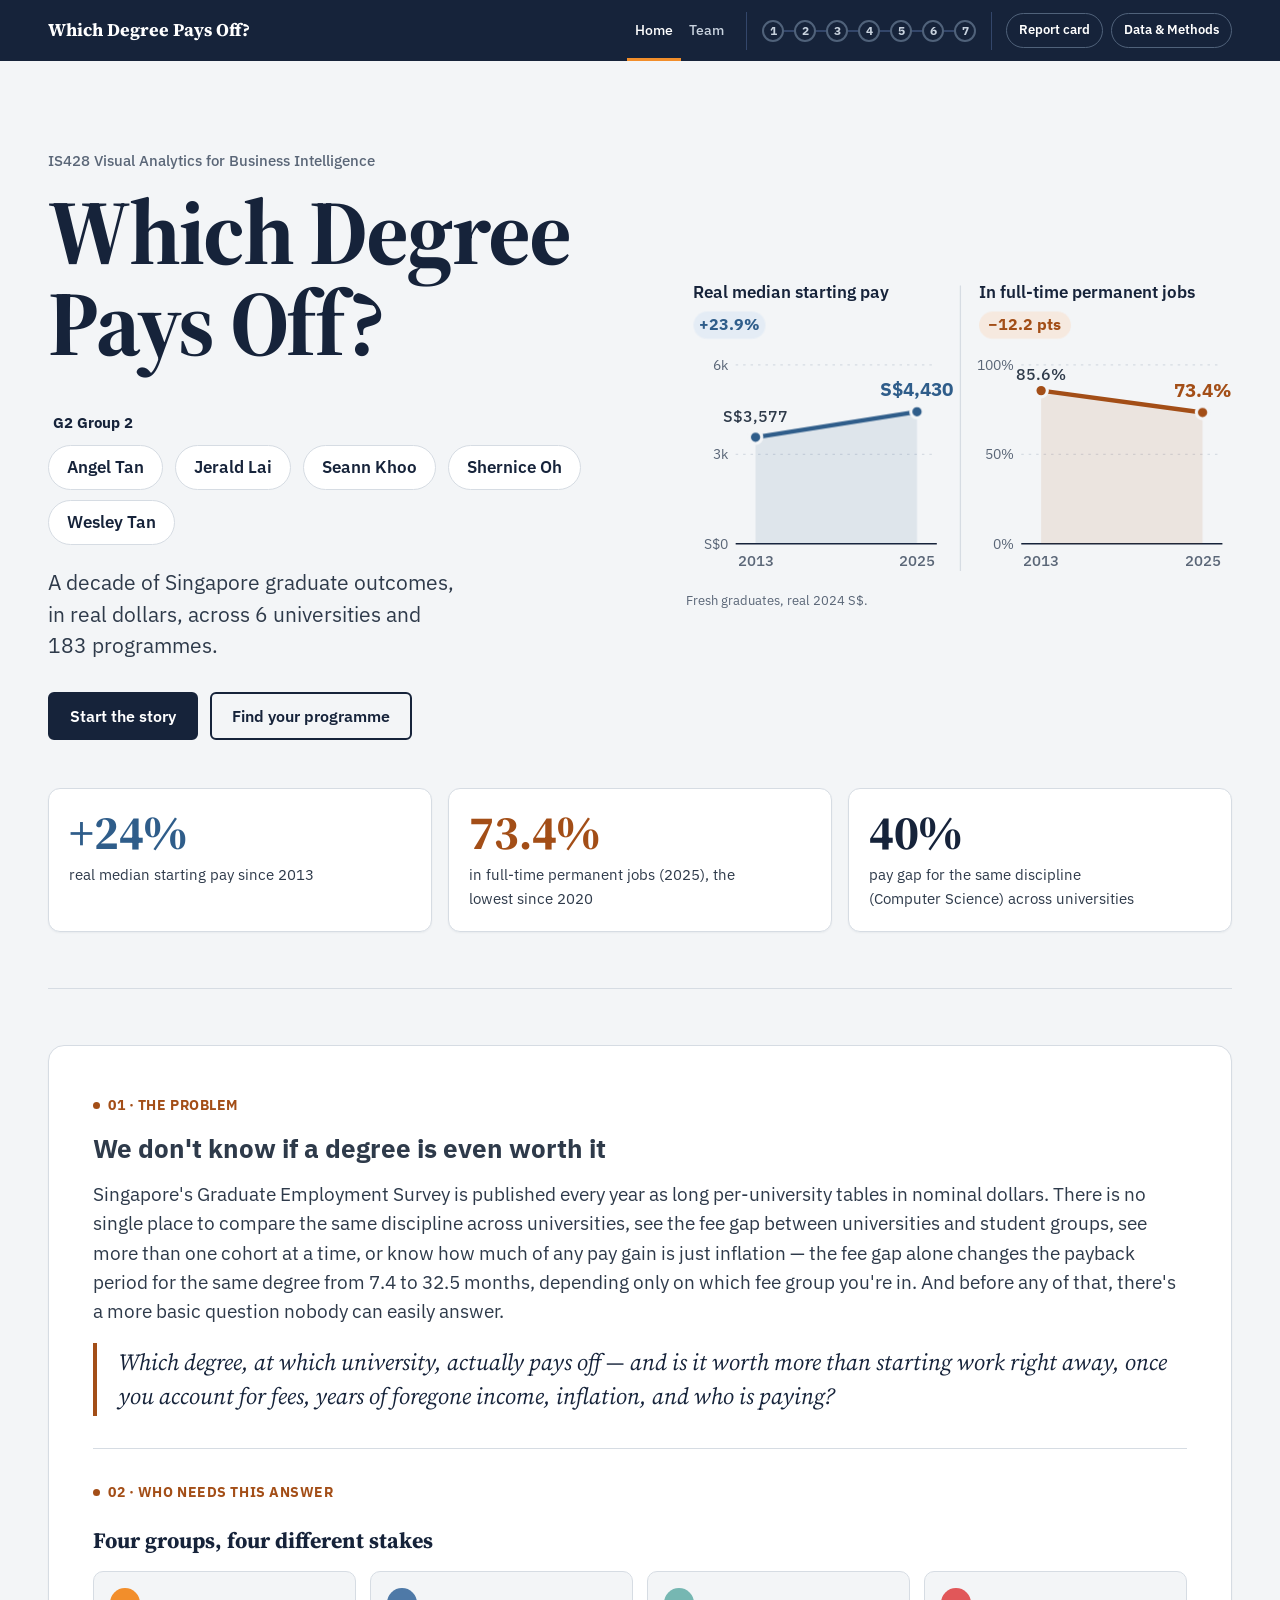
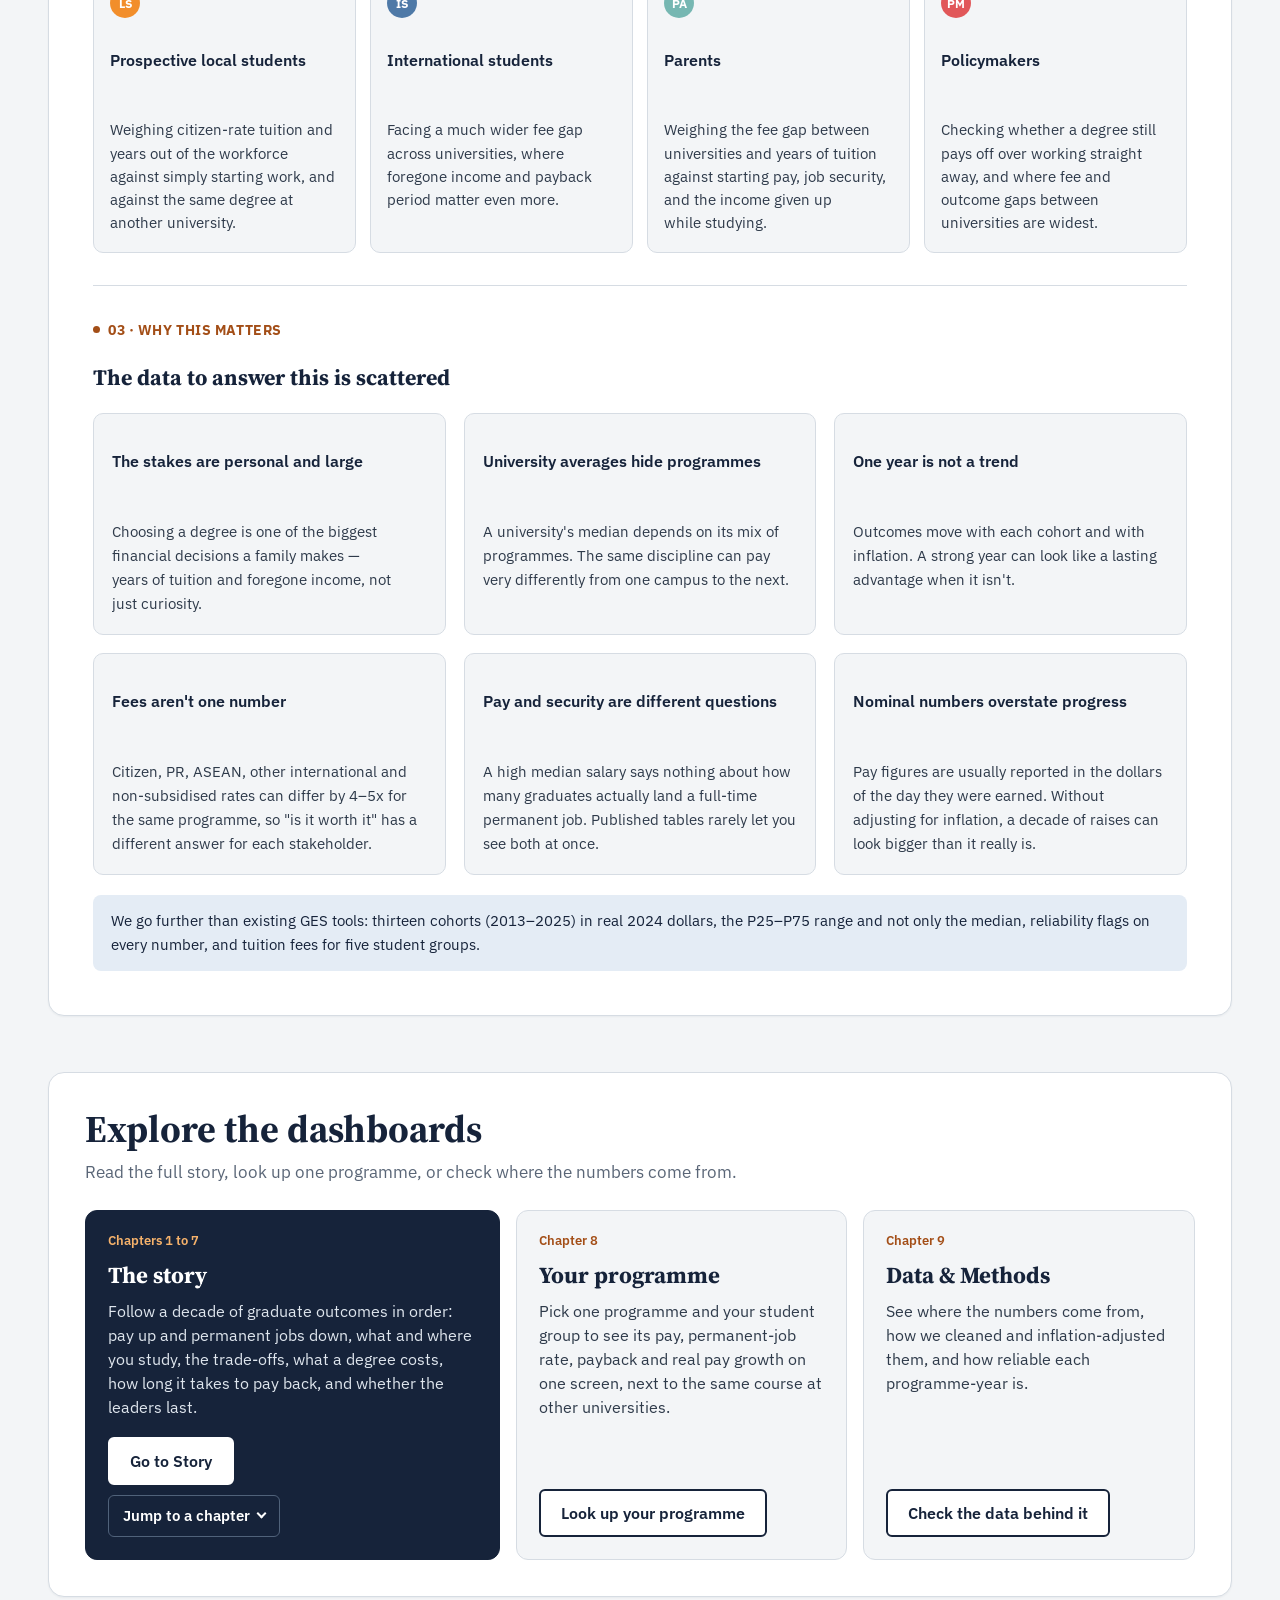
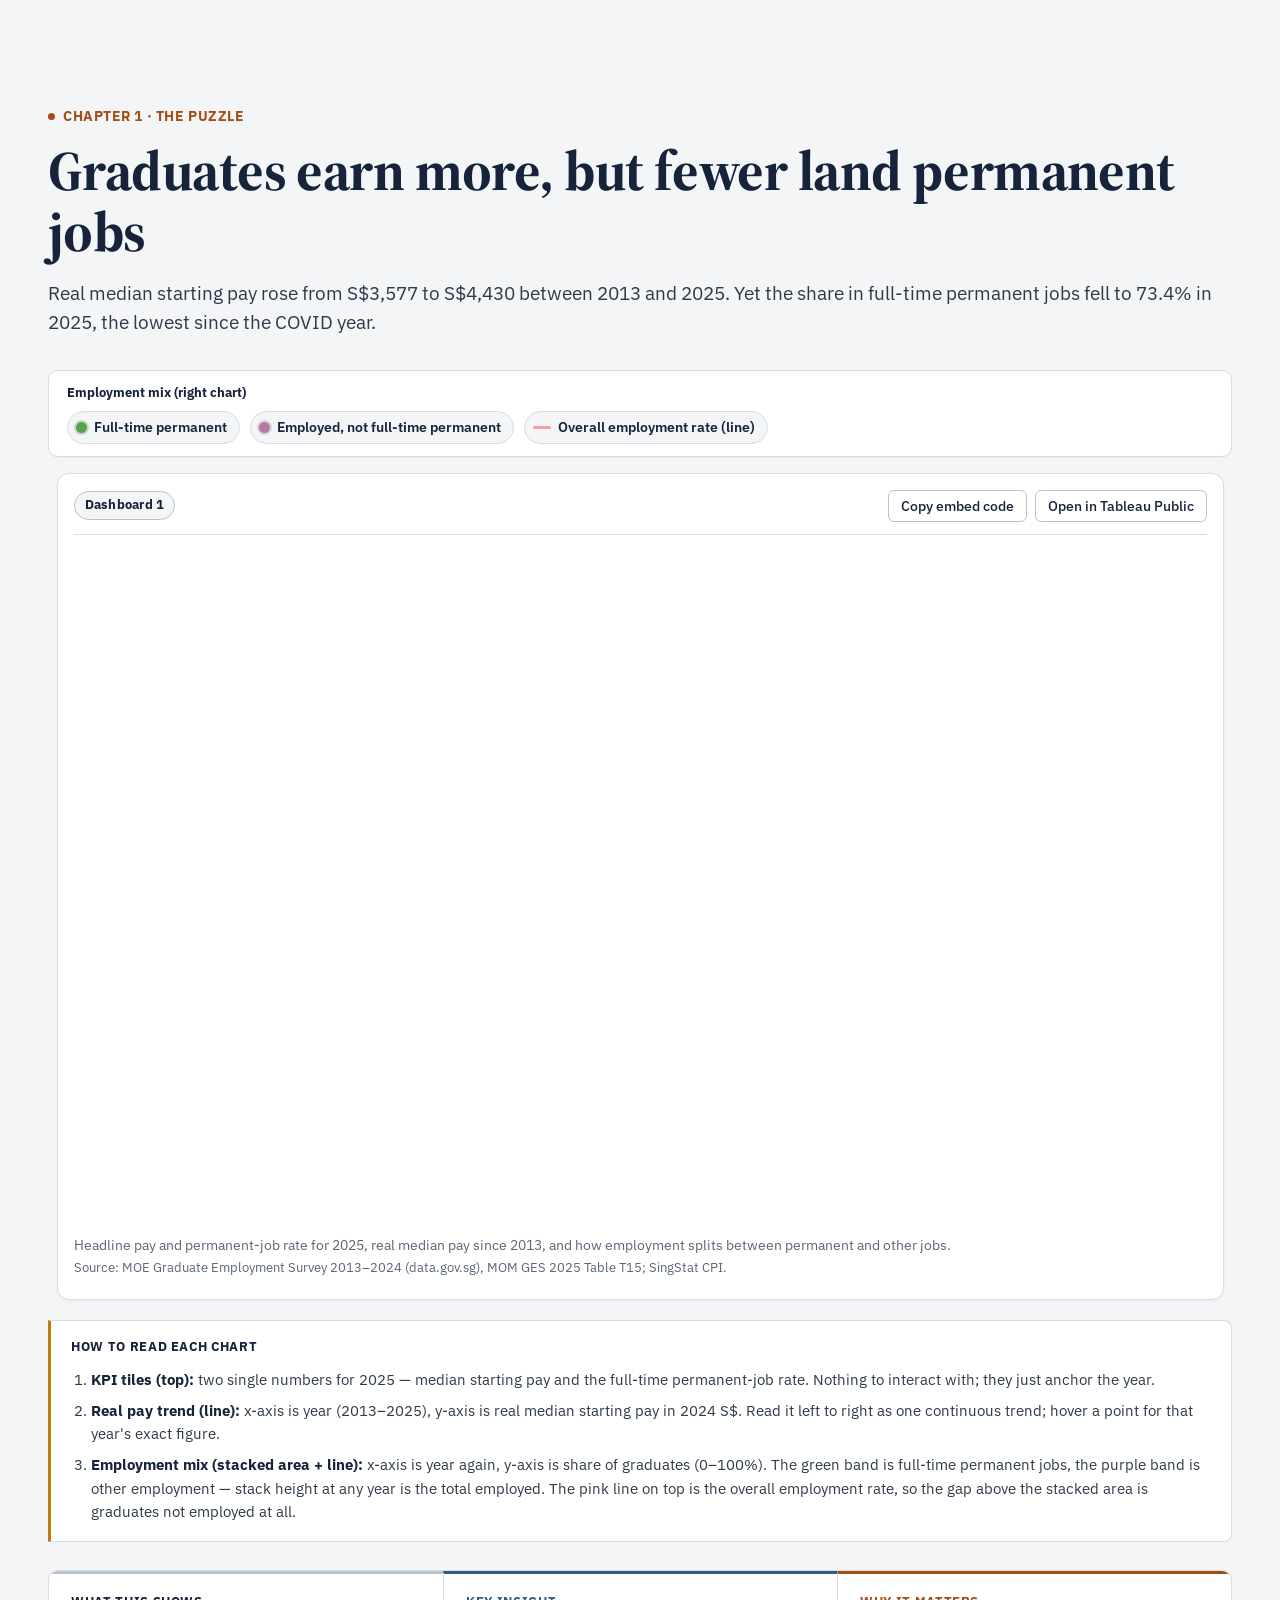
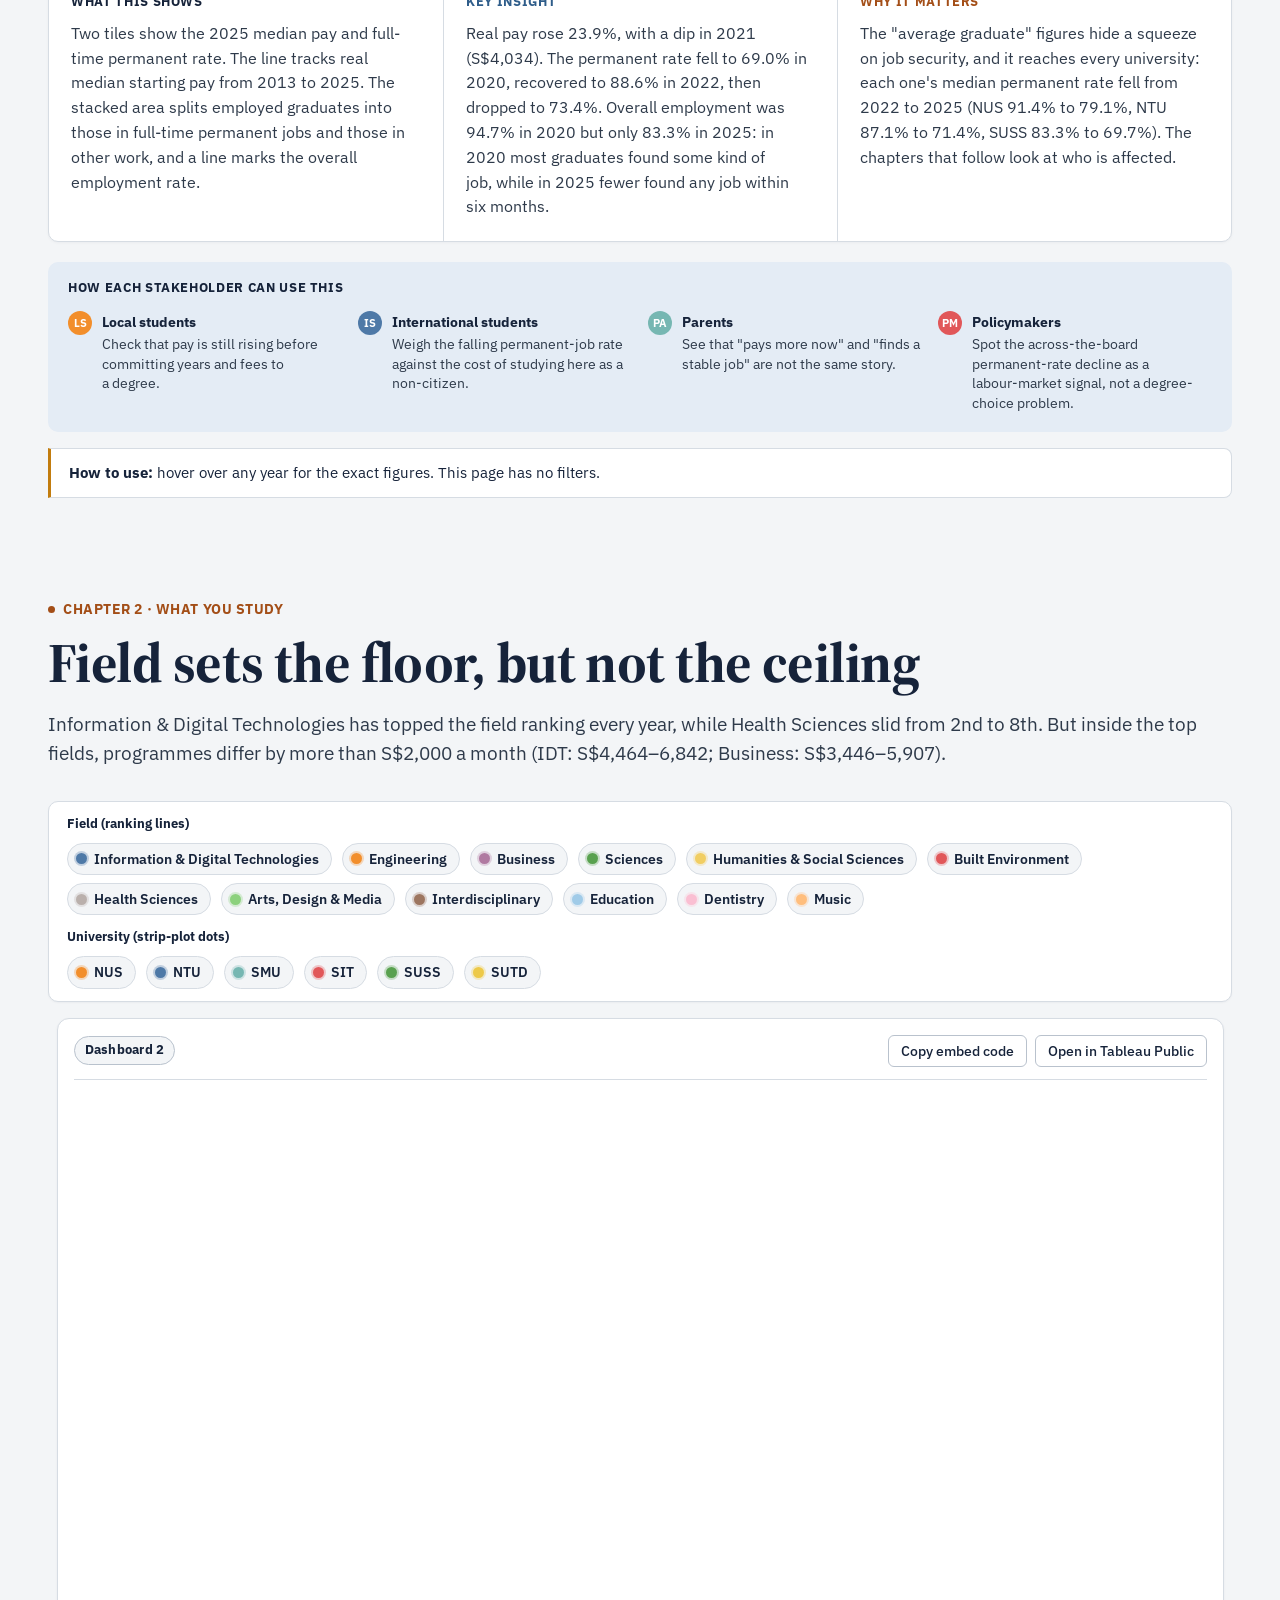
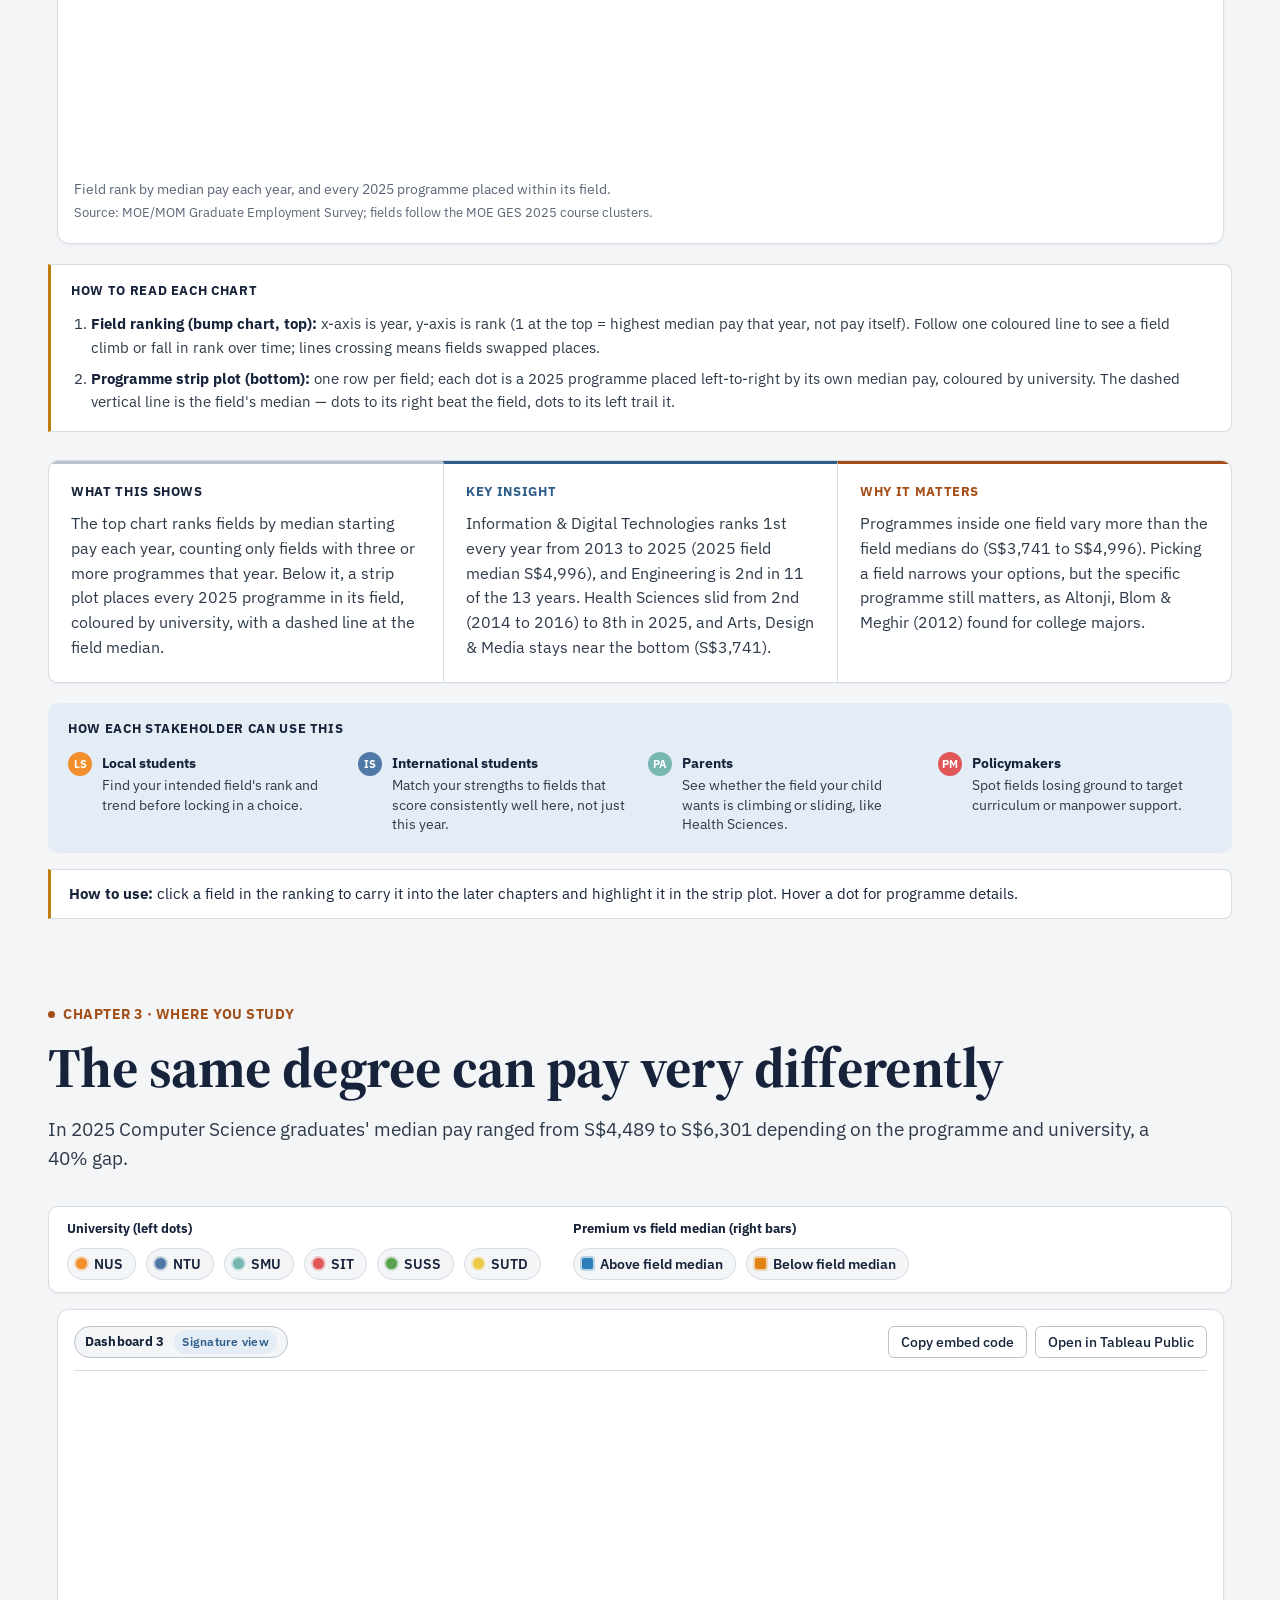
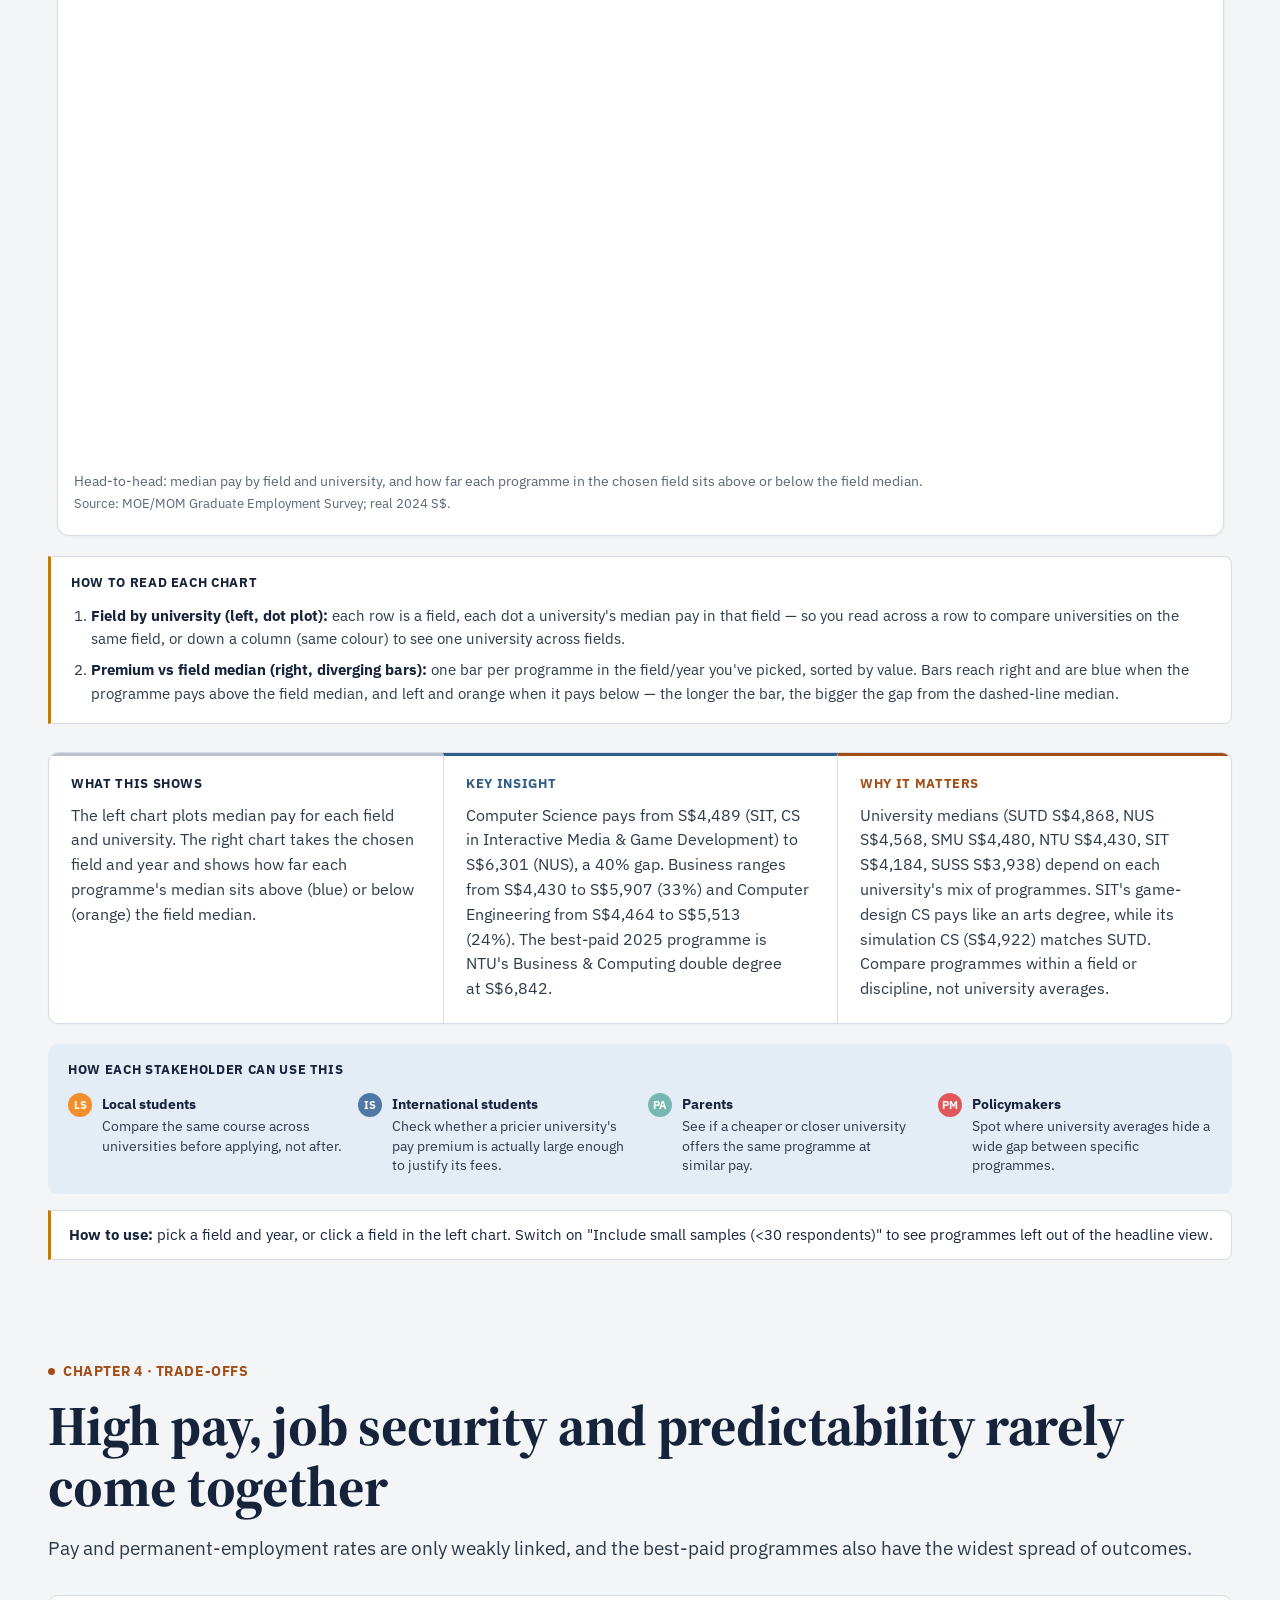
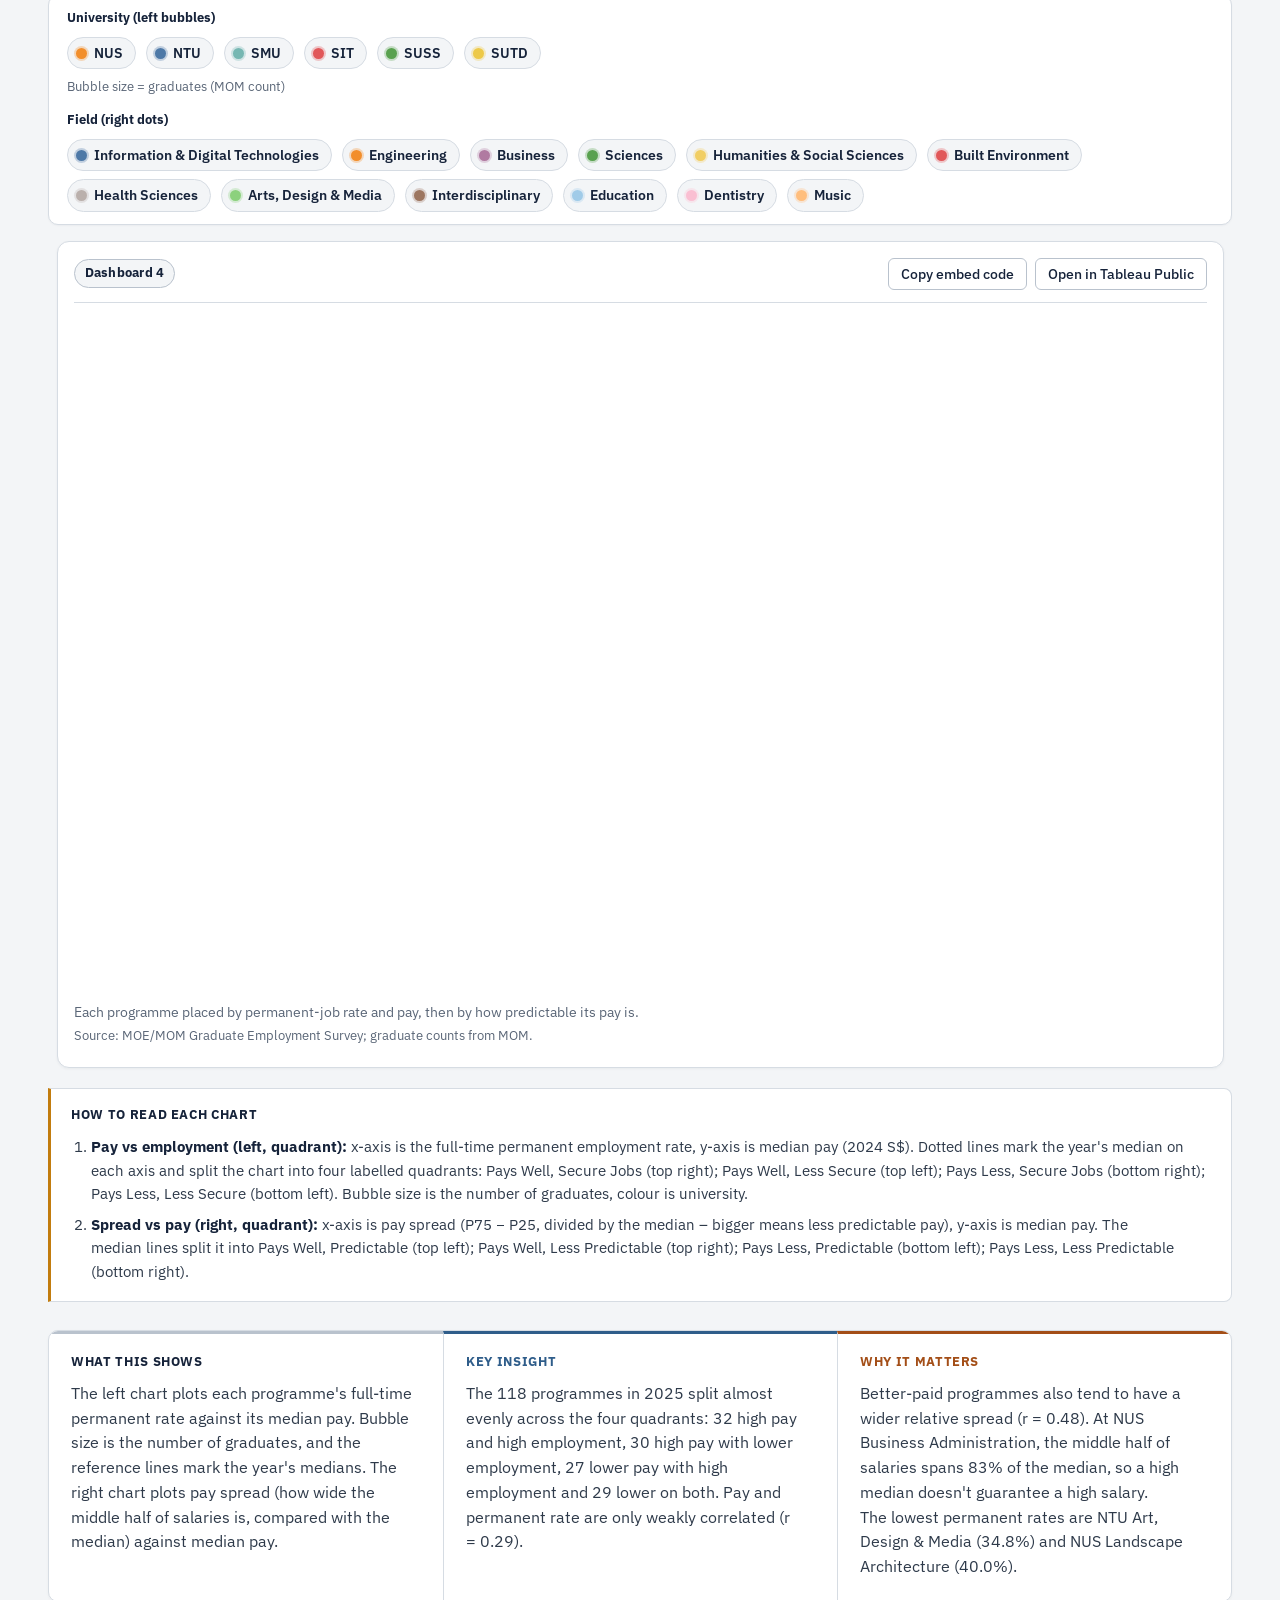
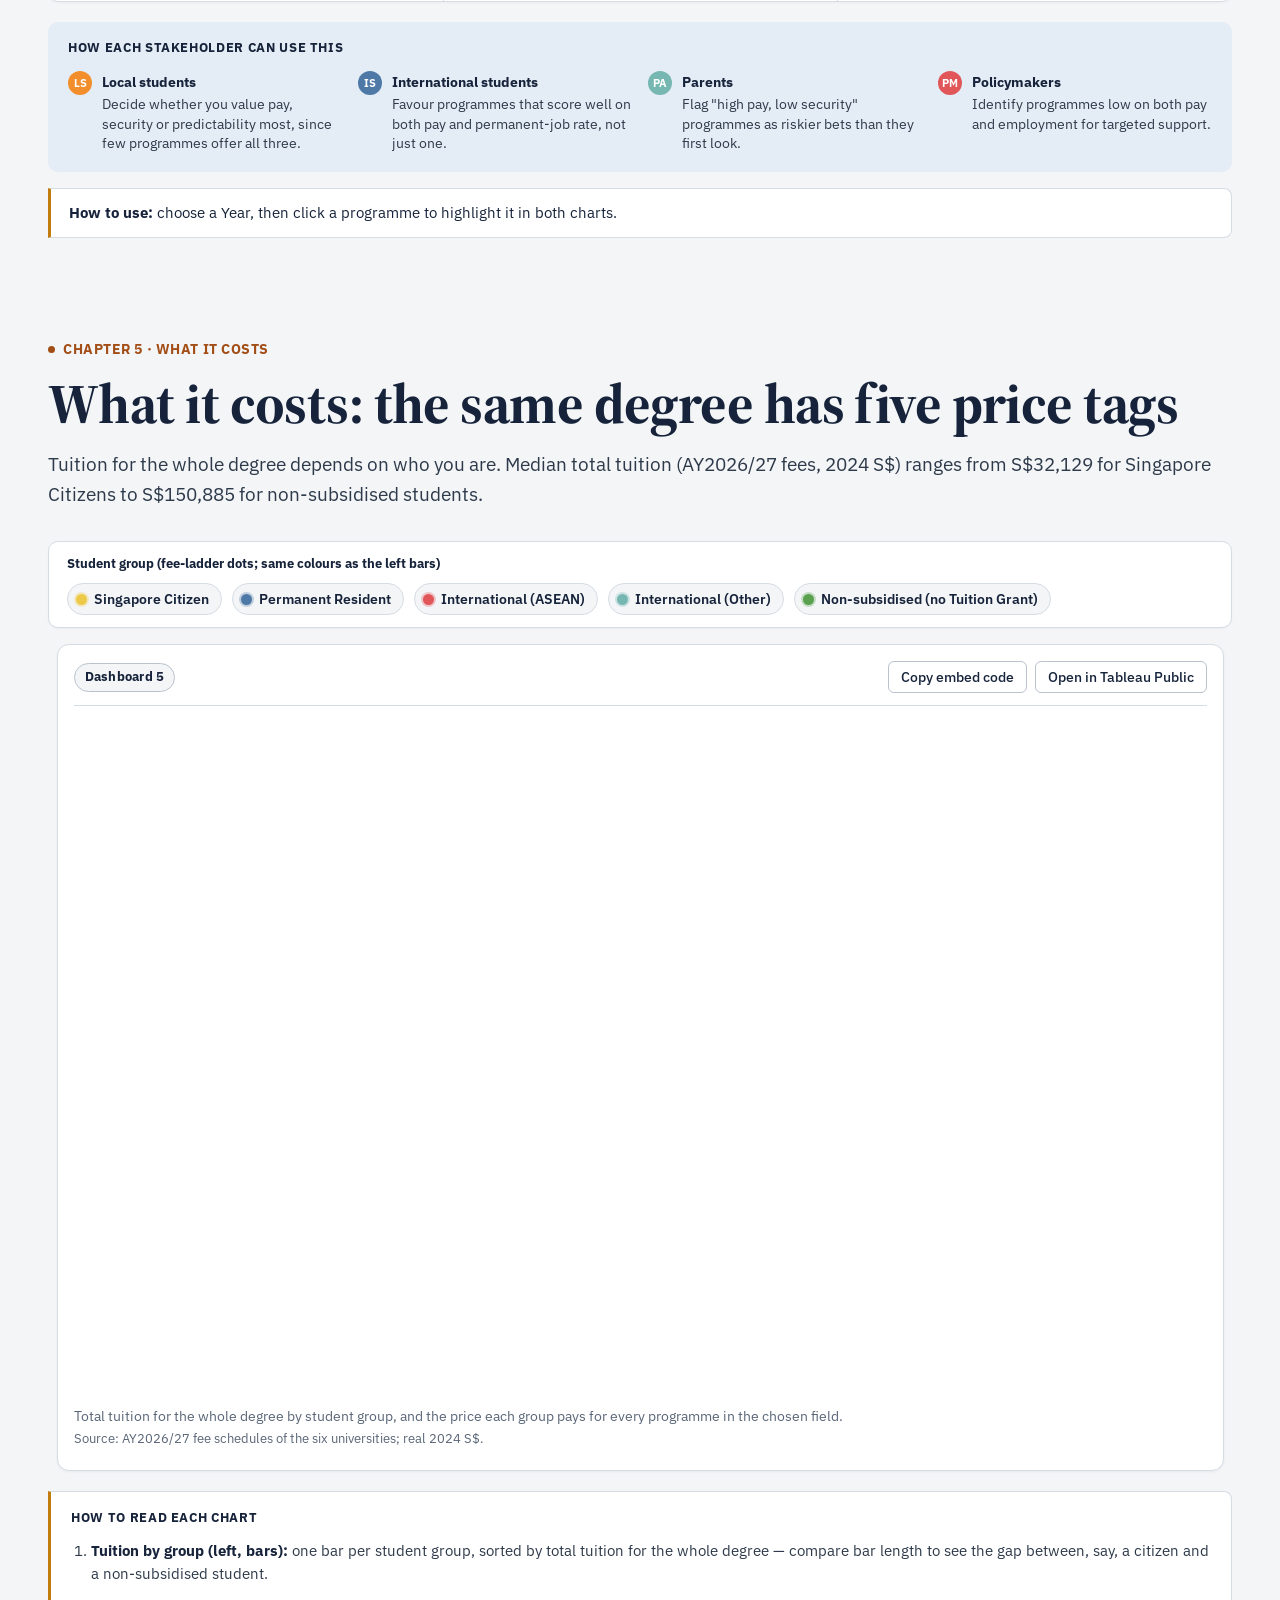
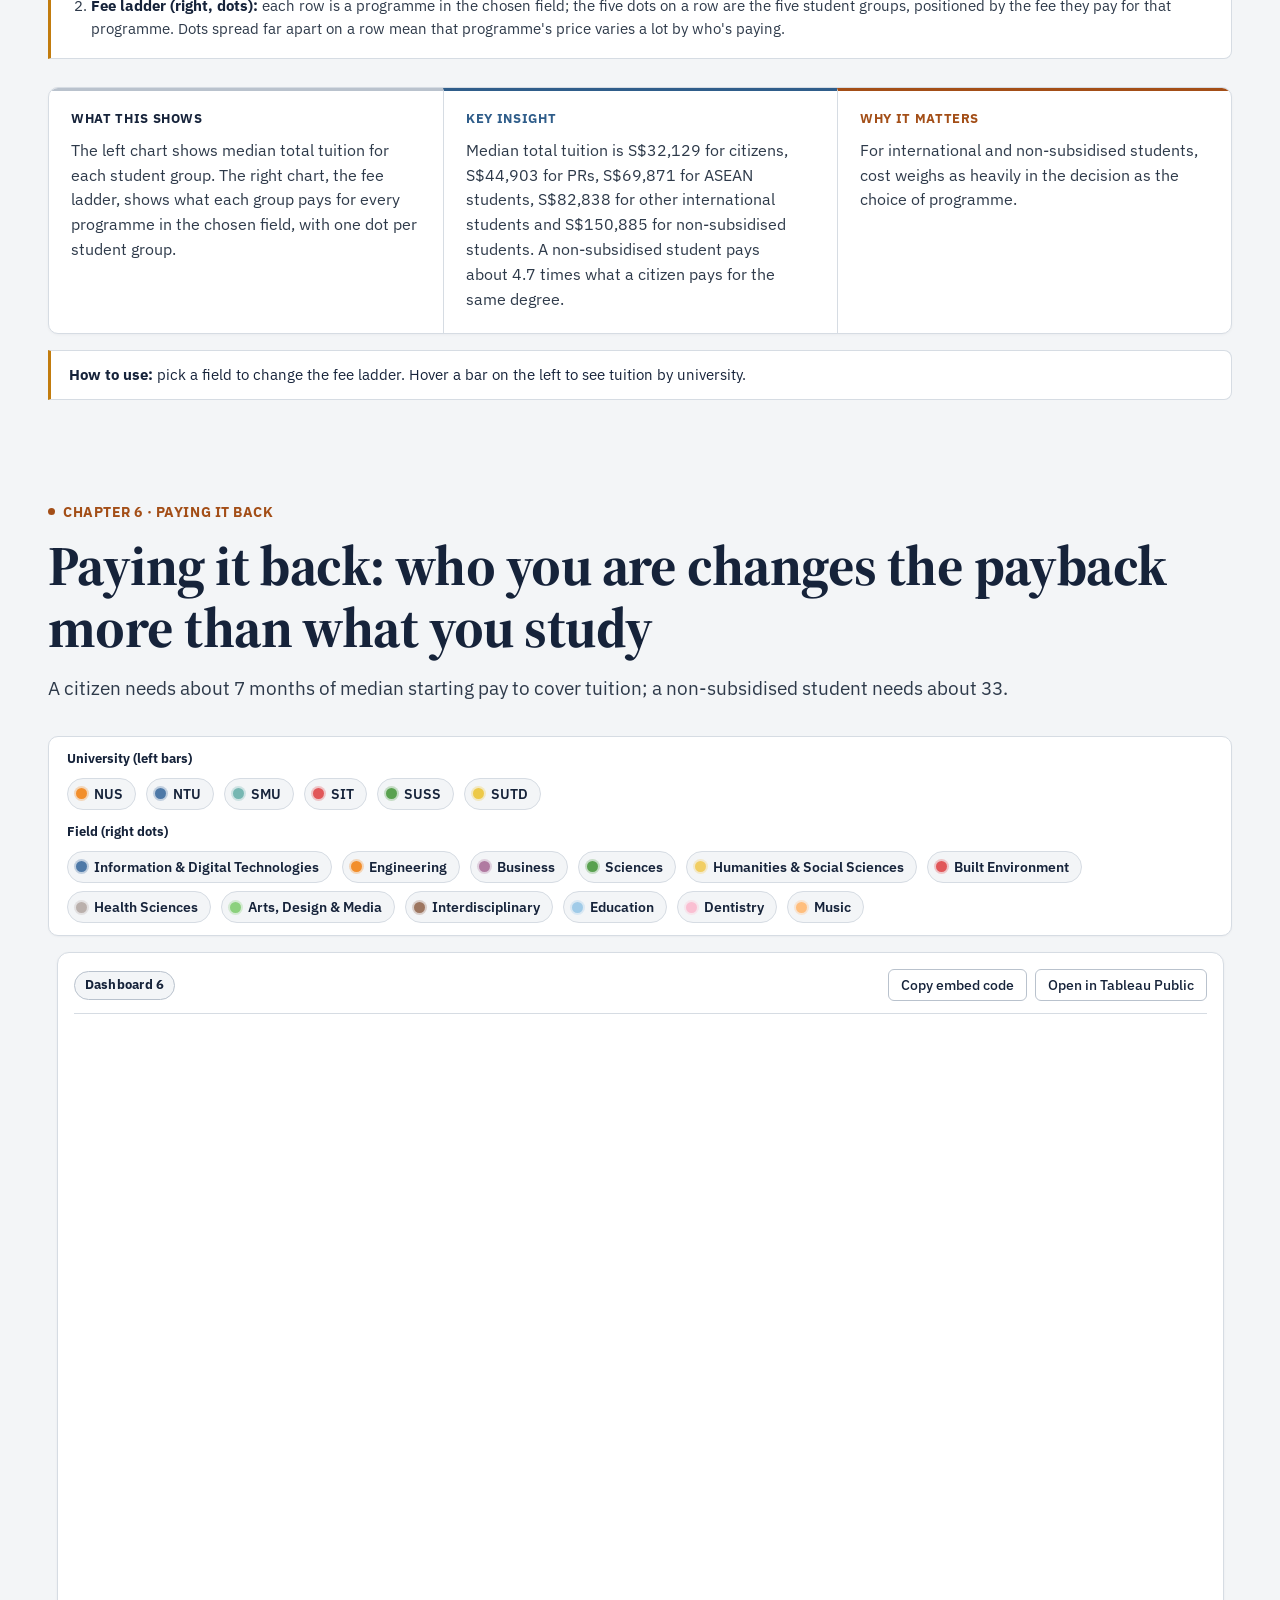
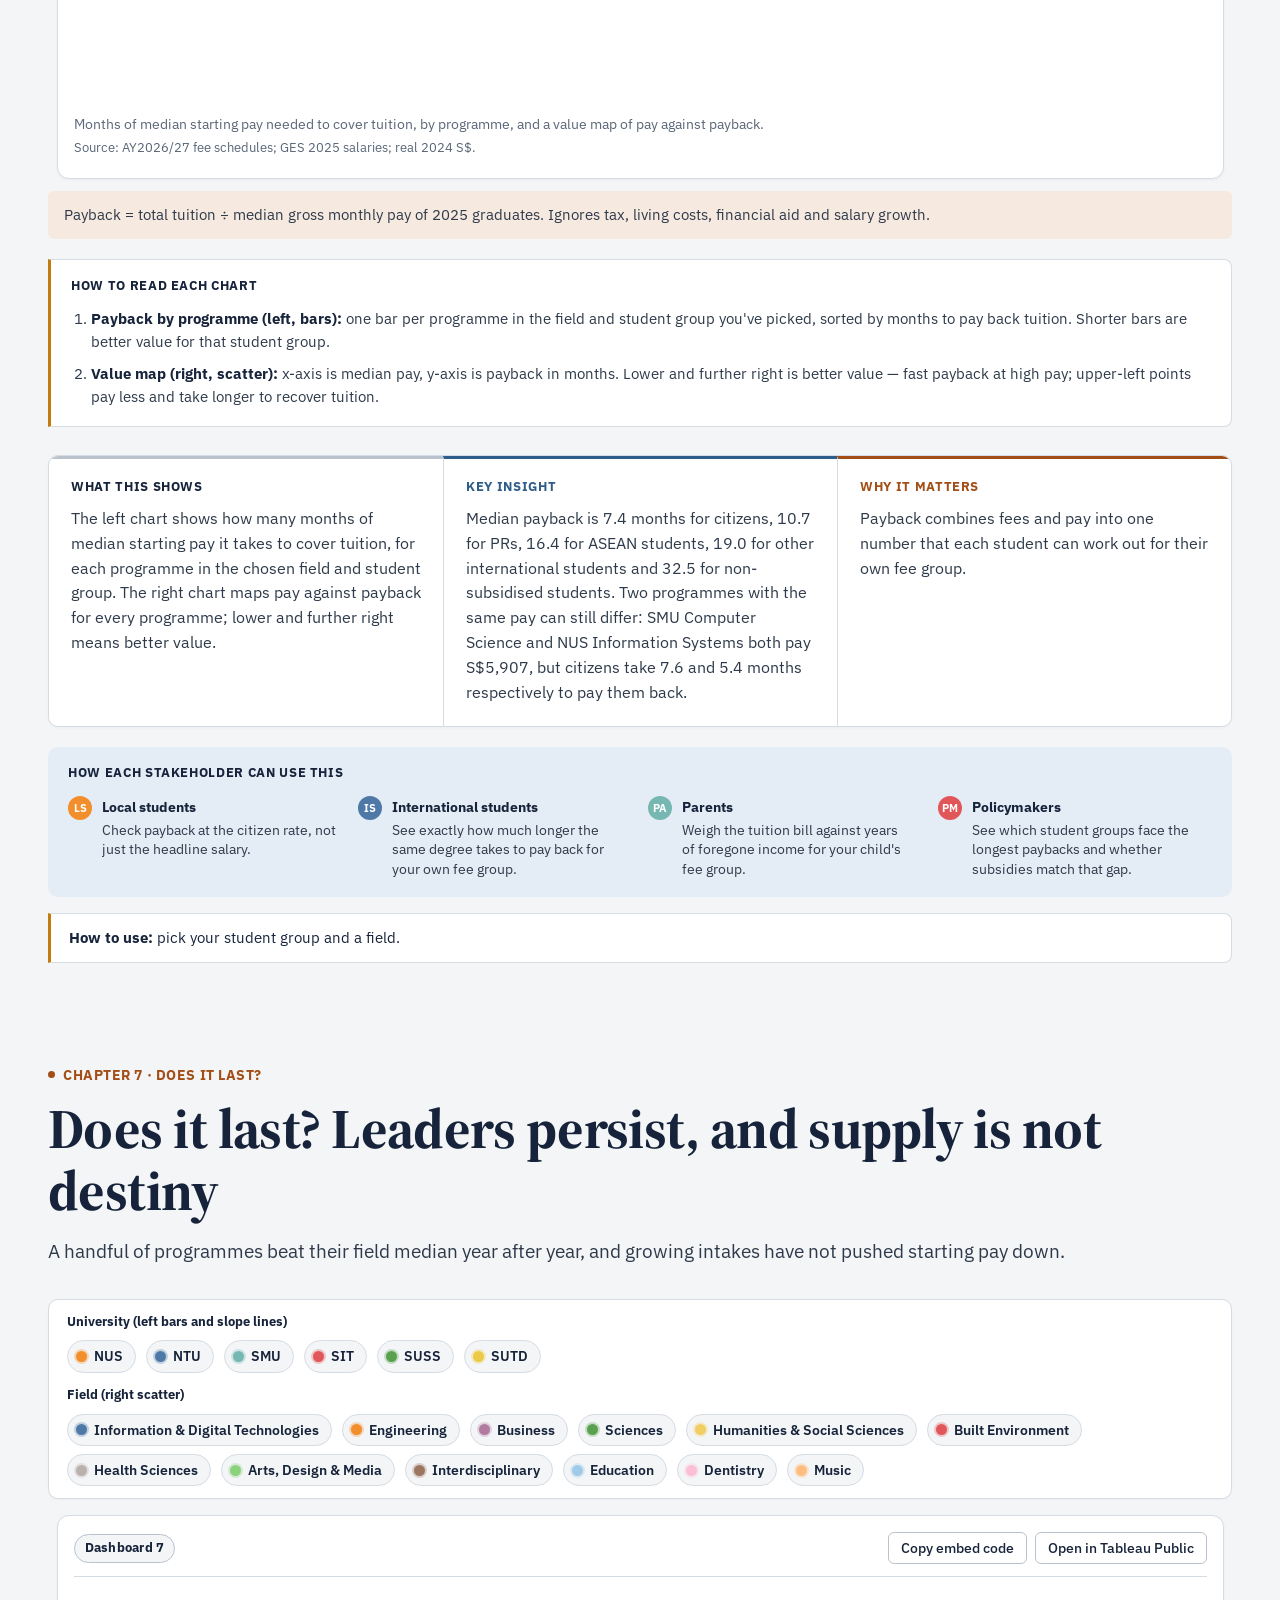
==== commit 68496dd8: "Match site wording to the slides (change.md items 7-12) - Reword the Universities and MOE, Future wo" ====
--- a/index.html
+++ b/index.html
@@ -614,7 +614,7 @@
       <dl class="notes">
         <div>
           <dt>What this shows</dt>
-          <dd>The left chart plots each programme's full-time permanent rate against its median pay. Bubble size is the number of graduates, and the reference lines mark the year's medians. The right chart plots pay spread (IQR ÷ median) against median pay.</dd>
+          <dd>The left chart plots each programme's full-time permanent rate against its median pay. Bubble size is the number of graduates, and the reference lines mark the year's medians. The right chart plots pay spread (how wide the middle half of salaries is, compared with the median) against median pay.</dd>
         </div>
         <div>
           <dt>Key insight</dt>
@@ -622,7 +622,7 @@
         </div>
         <div>
           <dt>Why it matters</dt>
-          <dd>Better-paid programmes also tend to have a wider relative spread (r = 0.48). NUS Business Administration's IQR is 83% of its median, so a high median doesn't guarantee a high salary. The lowest permanent rates are NTU Art, Design &amp; Media (34.8%) and NUS Landscape Architecture (40.0%).</dd>
+          <dd>Better-paid programmes also tend to have a wider relative spread (r = 0.48). At NUS Business Administration, the middle half of salaries spans 83% of the median, so a high median doesn't guarantee a high salary. The lowest permanent rates are NTU Art, Design &amp; Media (34.8%) and NUS Landscape Architecture (40.0%).</dd>
         </div>
       </dl>
       <div class="gains" aria-label="How each stakeholder can use this dashboard">
@@ -799,7 +799,7 @@
         <p class="gains-label">How each stakeholder can use this</p>
         <ul>
           <li><span class="gains-mark" style="--c:var(--nus)">LS</span><div><strong>Local students</strong><p>Check payback at the citizen rate, not just the headline salary.</p></div></li>
-          <li><span class="gains-mark" style="--c:var(--ntu)">IS</span><div><strong>International students</strong><p>See exactly how much longer the same degree takes to pay back at your own fee tier.</p></div></li>
+          <li><span class="gains-mark" style="--c:var(--ntu)">IS</span><div><strong>International students</strong><p>See exactly how much longer the same degree takes to pay back for your own fee group.</p></div></li>
           <li><span class="gains-mark" style="--c:var(--smu)">PA</span><div><strong>Parents</strong><p>Weigh the tuition bill against years of foregone income for your child's fee group.</p></div></li>
           <li><span class="gains-mark" style="--c:var(--sit)">PM</span><div><strong>Policymakers</strong><p>See which student groups face the longest paybacks and whether subsidies match that gap.</p></div></li>
         </ul>
@@ -1033,14 +1033,14 @@
         </li>
         <li>
           <div class="take-body">
-            <p class="take-head">Pay and job security are only weakly linked, and higher pay buys less predictability. Correlation between pay and permanent rate is just r = 0.29; pay and outcome spread correlate at r = 0.48, in the other direction.</p>
+            <p class="take-head">Pay and job security are only weakly linked, and higher pay buys less predictability. Correlation between pay and permanent rate is just r = 0.29; pay and pay spread correlate at r = 0.48, so better-paid programmes tend to be less predictable.</p>
             <p class="take-detail">2025's 118 programmes split almost evenly: 32 strong on both pay and employment, 29 weak on both — so a high median is no guarantee of a safe or predictable one.</p>
           </div>
         </li>
         <li>
           <div class="take-body">
             <p class="take-head">Fees change payback roughly fourfold, more than programme choice does for a citizen. 7.4 to 32.5 months, depending only on student group.</p>
-            <p class="take-detail">Two programmes can pay identically and still diverge: SMU Computer Science and NUS Information Systems both pay S$5,907, but citizen payback is 7.6 vs 5.4 months — programme and fee-tier effects compound, they don't cancel out.</p>
+            <p class="take-detail">Two programmes can pay identically and still diverge: SMU Computer Science and NUS Information Systems both pay S$5,907, but citizen payback is 7.6 vs 5.4 months — programme and fee-group effects add up, they don't cancel out.</p>
           </div>
         </li>
         <li>
@@ -1052,7 +1052,7 @@
         <li>
           <div class="take-body">
             <p class="take-head">Growing intakes have not visibly pushed pay down, even as the gap between programmes widened. Supply isn't destiny.</p>
-            <p class="take-detail">The interquartile range across programmes widened from S$233 to S$664 (2013 → 2025), yet intake growth against pay change shows no clear downward slope.</p>
+            <p class="take-detail">The gap between lower- and higher-paying programmes (the middle half) widened from S$233 to S$664 between 2013 and 2025, yet intake growth against pay change shows no clear downward slope.</p>
           </div>
         </li>
         <li>
@@ -1075,9 +1075,9 @@
           <span class="rec-mark">LS</span>
           <h3>Local students</h3>
           <ul>
-            <li><strong>Compare within a discipline, not by university average.</strong> Computer Science alone spans S$4,489–6,301 across universities in 2025, a 40% gap a school's overall median would hide; Business spans 33%, Computer Engineering 24%.</li>
-            <li><strong>Weigh the permanent-job rate, not just the pay rise.</strong> Real pay is up 23.9% since 2013, but the full-time permanent rate fell to 73.4% in 2025 — the lowest since 2020 — and the decline is broad-based, not one weak university (NUS 91.4%→79.1%, NTU 87.1%→71.4%, SUSS 83.3%→69.7% from 2022–2025).</li>
-            <li><strong>Your citizen-rate payback is the cheapest case, not the typical one.</strong> At roughly 7 months, it's easy to assume any degree pays for itself quickly — but this number moves fourfold just by changing fee tier, so don't let it anchor expectations for peers in other fee groups.</li>
+            <li><strong>Compare the same course across universities, not university averages.</strong> Computer Science alone spans S$4,489–6,301 across universities in 2025, a 40% gap a school's overall median would hide; Business spans 33%, Computer Engineering 24%.</li>
+            <li><strong>Check job security as well as pay.</strong> Real pay is up 23.9% since 2013, but the full-time permanent rate fell to 73.4% in 2025 — the lowest since 2020 — and the decline is broad-based, not one weak university (NUS 91.4%→79.1%, NTU 87.1%→71.4%, SUSS 83.3%→69.7% from 2022–2025).</li>
+            <li><strong>Your citizen-rate payback is the cheapest case, not the typical one.</strong> At roughly 7 months, it's easy to assume any degree pays for itself quickly — but this number moves fourfold just by changing fee group, so don't let it anchor expectations for peers in other fee groups.</li>
             <li><strong>Check the reliability flag before trusting any single programme.</strong> About 15% of programme-year rows are small samples, not reported or have salaries withheld — a 100% permanent rate from 3 respondents looks identical to one from 300 without that flag.</li>
           </ul>
         </article>
@@ -1085,9 +1085,9 @@
           <span class="rec-mark">IS</span>
           <h3>International students</h3>
           <ul>
-            <li><strong>Run the payback math at your own fee tier, not the citizen default.</strong> The same degree's payback period stretches from about 7 months (citizen) to 33 months (non-subsidised) — a fourfold difference that matters more to you than field choice does to a citizen.</li>
+            <li><strong>Work out payback for your own fee group, not the citizen default.</strong> The same degree's payback period stretches from about 7 months (citizen) to 33 months (non-subsidised) — a fourfold difference that matters more to you than field choice does to a citizen.</li>
             <li><strong>Weigh the falling permanent-job rate against a cost you can't easily recover.</strong> If a programme's full-time permanent rate is sliding, that risk lands harder on a non-citizen who has already paid several times the citizen fee.</li>
-            <li><strong>Favour programmes strong on both pay and employment, not just pay.</strong> Only 32 of 118 programmes in 2025 scored high on both; the correlation between pay and permanent rate is just r = 0.29, so a high salary alone is a weak signal of job security.</li>
+            <li><strong>Pick programmes that do well on both pay and job security.</strong> Only 32 of 118 programmes in 2025 scored high on both; the correlation between pay and permanent rate is just r = 0.29, so a high salary alone is a weak signal of job security.</li>
             <li><strong>Look for consistency across cohorts, not one good year.</strong> A programme that beats its field most years is a safer bet than one riding a single strong cohort, since you're committing years and a large fee before you know which kind you picked.</li>
           </ul>
         </article>
@@ -1097,7 +1097,7 @@
           <ul>
             <li><strong>Treat "pays more" and "finds a stable job" as two separate questions.</strong> Pay rose a real 23.9% since 2013 while the permanent-job rate fell to its lowest since 2020 — a programme can look better on one measure and worse on the other.</li>
             <li><strong>Price the whole decision, not just the tuition line.</strong> The fee gap between student groups compounds with years of foregone income; a cheaper university can still mean a longer payback if its pay premium doesn't keep pace.</li>
-            <li><strong>A high median hides how wide the outcomes really are.</strong> Better-paid programmes tend to have a wider spread of outcomes (r = 0.48) — NUS Business Administration's typical P25–P75 range is 83% of its own median, so the "average" graduate may not look like your child.</li>
+            <li><strong>A high median hides how wide the outcomes really are.</strong> Better-paid programmes tend to have a wider spread of outcomes (r = 0.48) — at NUS Business Administration, the middle half of salaries spans 83% of the median, so the "average" graduate may not look like your child.</li>
             <li><strong>Don't let one flagship programme set expectations for its whole field.</strong> University averages can hide specific programmes that are far weaker or stronger than the headline number suggests.</li>
           </ul>
         </article>
@@ -1105,9 +1105,9 @@
           <span class="rec-mark">PM</span>
           <h3>Policymakers</h3>
           <ul>
-            <li><strong>Read the permanent-rate decline as a labour-market signal, not a degree-choice failure.</strong> Every university's median permanent rate fell between 2022 and 2025 — it's broad-based, so capping specific programme intakes over pay-dilution fears would target the wrong lever.</li>
+            <li><strong>Treat the drop in permanent jobs as a job-market problem: it happened at every university.</strong> Every university's median permanent rate fell between 2022 and 2025 — it's broad-based, so capping specific programme intakes over pay-dilution fears would target the wrong lever.</li>
             <li><strong>Target support using both axes, not pay alone.</strong> 29 of 118 programmes in 2025 scored low on both pay and employment — a distinct, more urgent group from the 30 that are high-pay/low-security.</li>
-            <li><strong>Check whether subsidies track the actual payback gap.</strong> Fee-tier differences alone turn a roughly 7-month payback into about 33 months; worth asking whether Tuition Grant and subsidy levels keep pace, especially for PR and ASEAN-international groups.</li>
+            <li><strong>Check that subsidies keep up with the payback gap between fee groups.</strong> Fee-group differences alone turn a roughly 7-month payback into about 33 months; worth asking whether Tuition Grant and subsidy levels keep pace, especially for PR and ASEAN-international groups.</li>
             <li><strong>Cite programme-level numbers carefully.</strong> With about 15% of rows small samples, not reported or with salaries withheld, any policy argument built on a single programme's headline figure should check the reliability flag first.</li>
           </ul>
         </article>
@@ -1115,19 +1115,19 @@
           <span class="rec-mark" style="--c:var(--ink)">GES</span>
           <h3>Universities and MOE</h3>
           <ul>
-            <li><strong>Publish GES with response counts for every row,</strong> as Table T15 began doing in 2025. Without it, a 100% permanent rate from 3 respondents looks identical to one from 300.</li>
-            <li><strong>Keep a consistent programme identifier across years.</strong> Renamed or merged programmes break any attempt to track a single programme's trend over time.</li>
-            <li><strong>Publish P10 and P90 if possible.</strong> The P25–P75 range already used here shows wide spreads; the tails would show just how wide outcomes really get.</li>
-            <li><strong>Report fees alongside outcomes.</strong> Pay tables and fee schedules currently live on separate pages, making the payback question harder to answer than it needs to be.</li>
+            <li><strong>Publish respondent numbers for every programme,</strong> as the 2025 survey table started doing. Without it, a 100% permanent rate from 3 respondents looks identical to one from 300.</li>
+            <li><strong>Give each programme an ID that stays the same when it's renamed.</strong> Renamed or merged programmes break any attempt to track a single programme's trend over time.</li>
+            <li><strong>Publish the 10th and 90th percentiles too.</strong> The middle half of salaries already shows wide spreads; the tails would show how far outcomes really stretch.</li>
+            <li><strong>Publish fees next to graduate outcomes so families can work out payback.</strong> Pay tables and fee schedules currently live on separate pages, making the payback question harder to answer than it needs to be.</li>
           </ul>
         </article>
         <article style="border-top-color:var(--down)">
           <span class="rec-mark" style="--c:var(--down)">V2</span>
-          <h3>Future versions of this tool</h3>
+          <h3>Future work</h3>
           <ul>
-            <li><strong>Add polytechnic GES for diploma-versus-degree context.</strong> Right now this tool can't answer whether a degree beats a diploma in the same field.</li>
-            <li><strong>Add longer-run outcomes when they become available.</strong> A six-month employment snapshot says little about a 10- or 20-year career.</li>
-            <li><strong>Offer national wage benchmarks as optional reference lines.</strong> So a programme's pay can be read against the wider labour market, not only against other programmes.</li>
+            <li><strong>Add polytechnic data to compare diplomas with degrees in the same field.</strong> Right now this tool can't answer whether a degree beats a diploma in the same field.</li>
+            <li><strong>Track graduates beyond six months once longer-term data becomes available.</strong> A six-month employment snapshot says little about a 10- or 20-year career.</li>
+            <li><strong>Include national wage figures as optional comparison lines.</strong> So a programme's pay can be read against the wider labour market, not only against other programmes.</li>
           </ul>
         </article>
       </div>
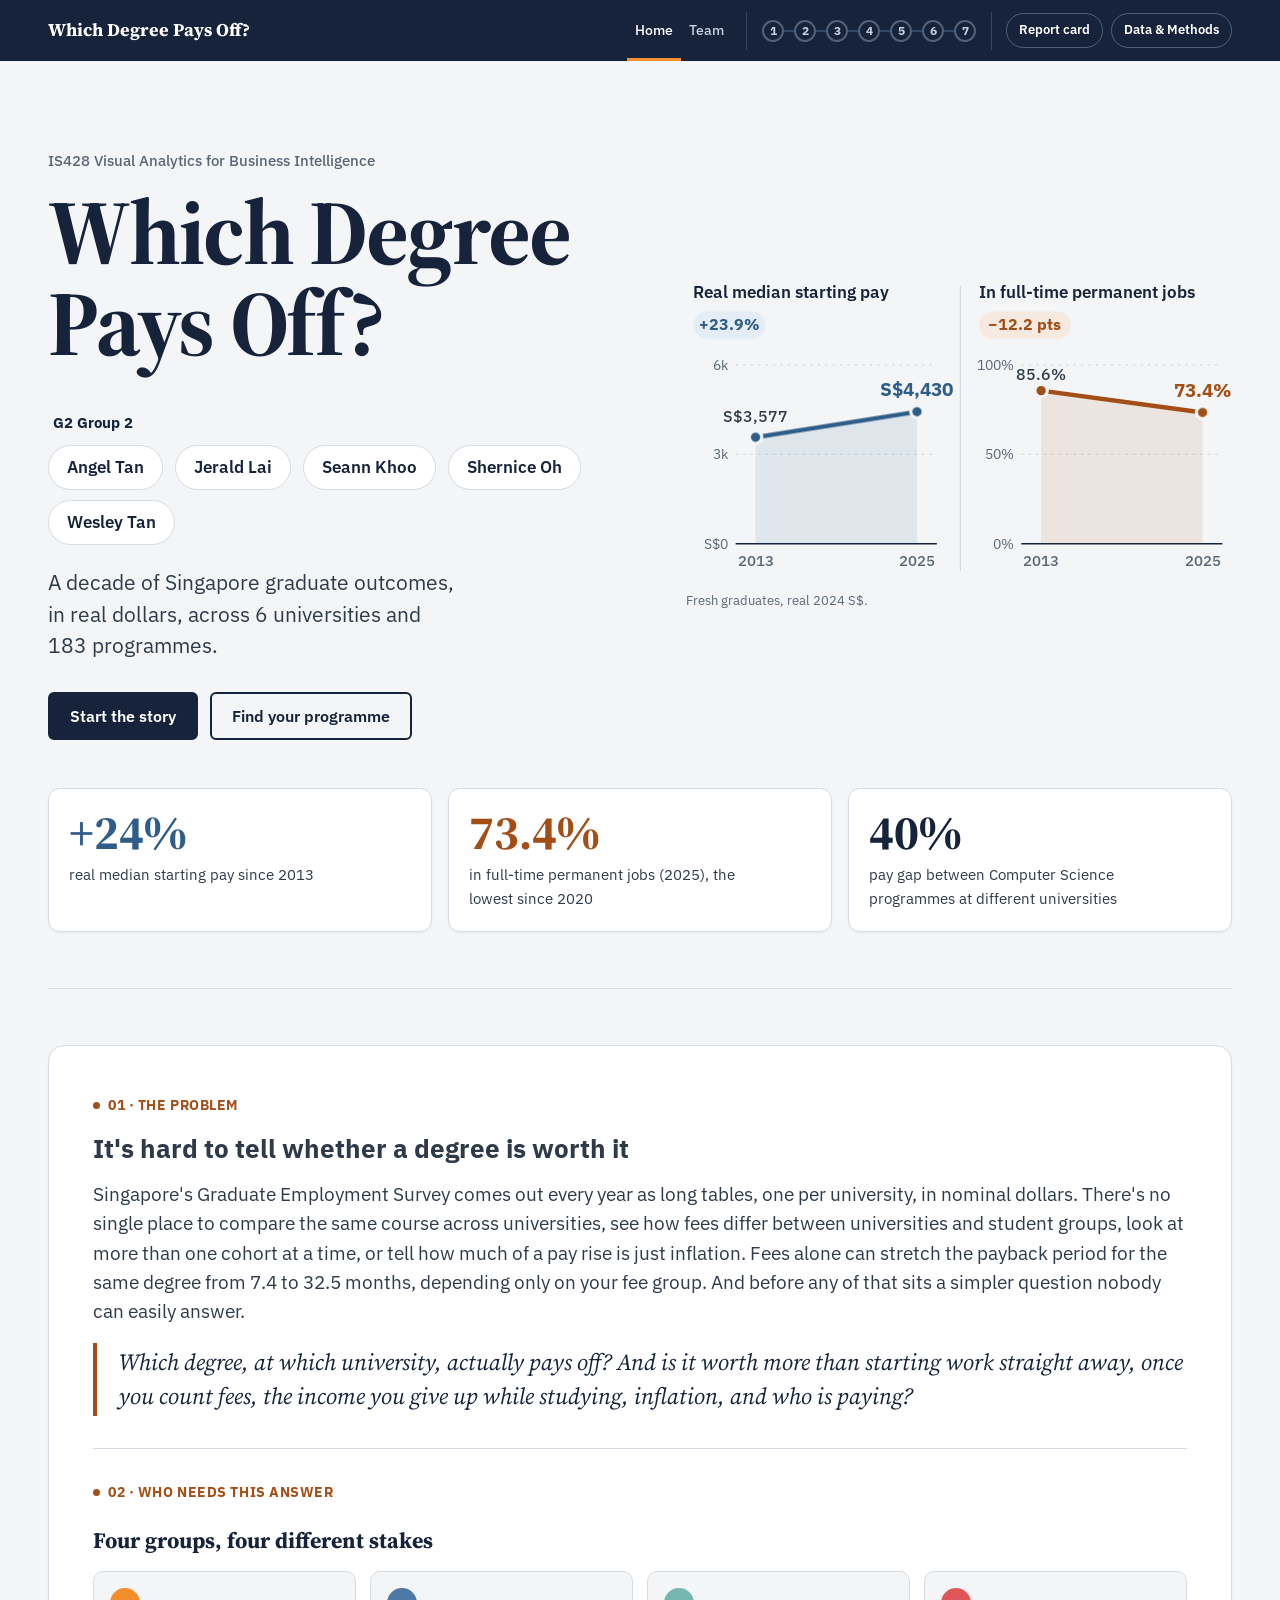
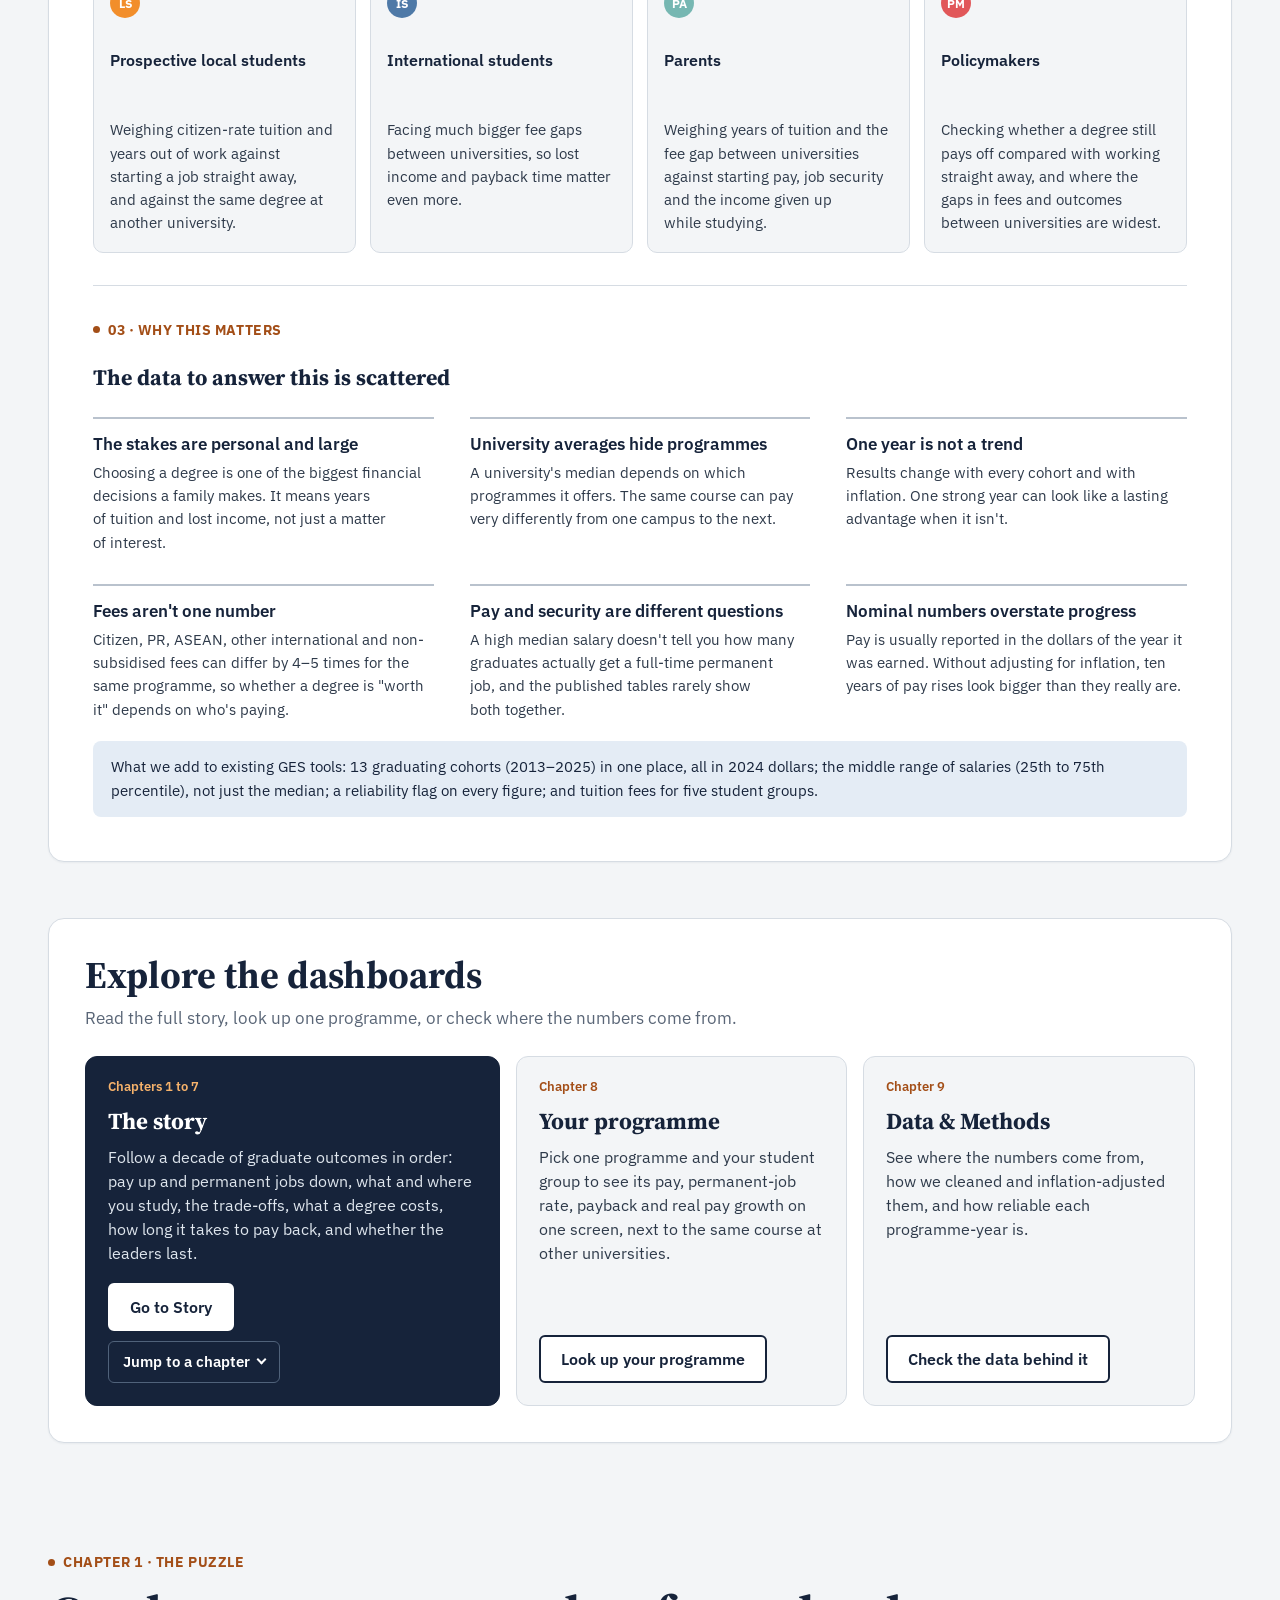
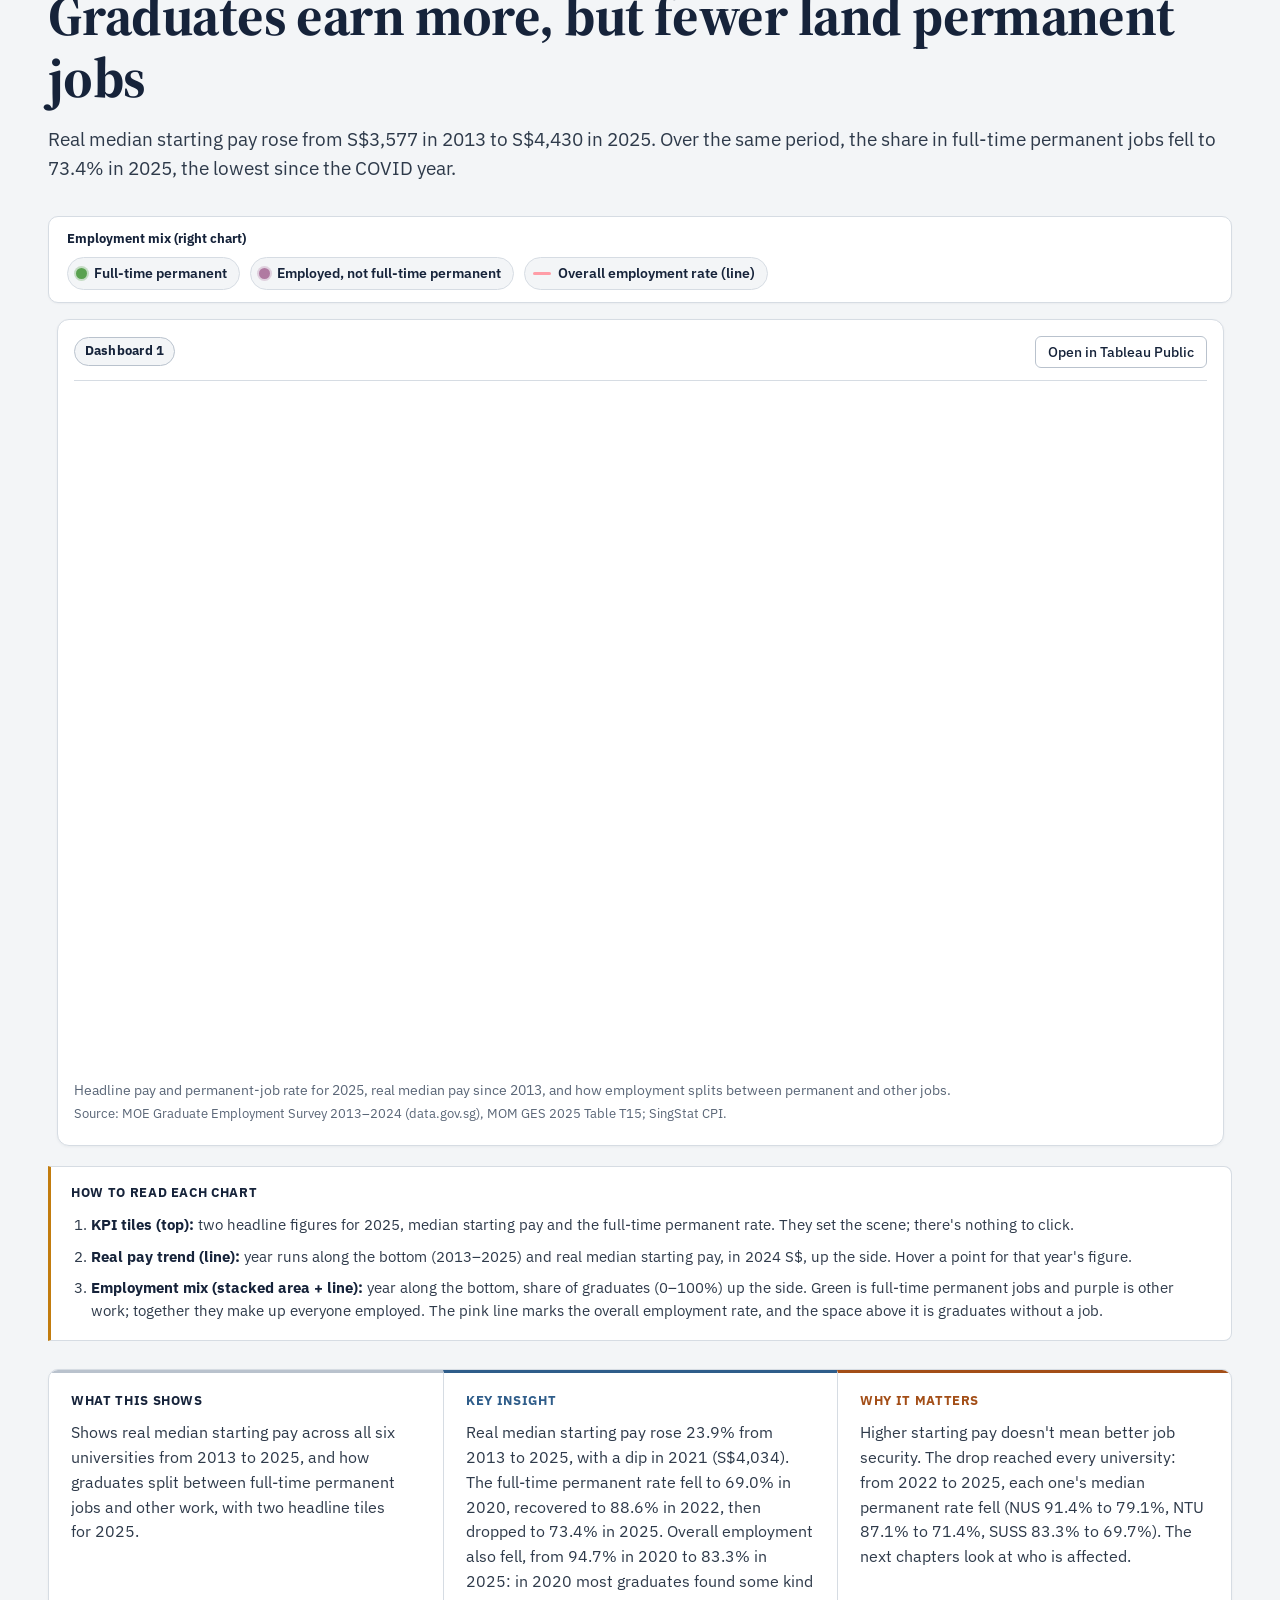
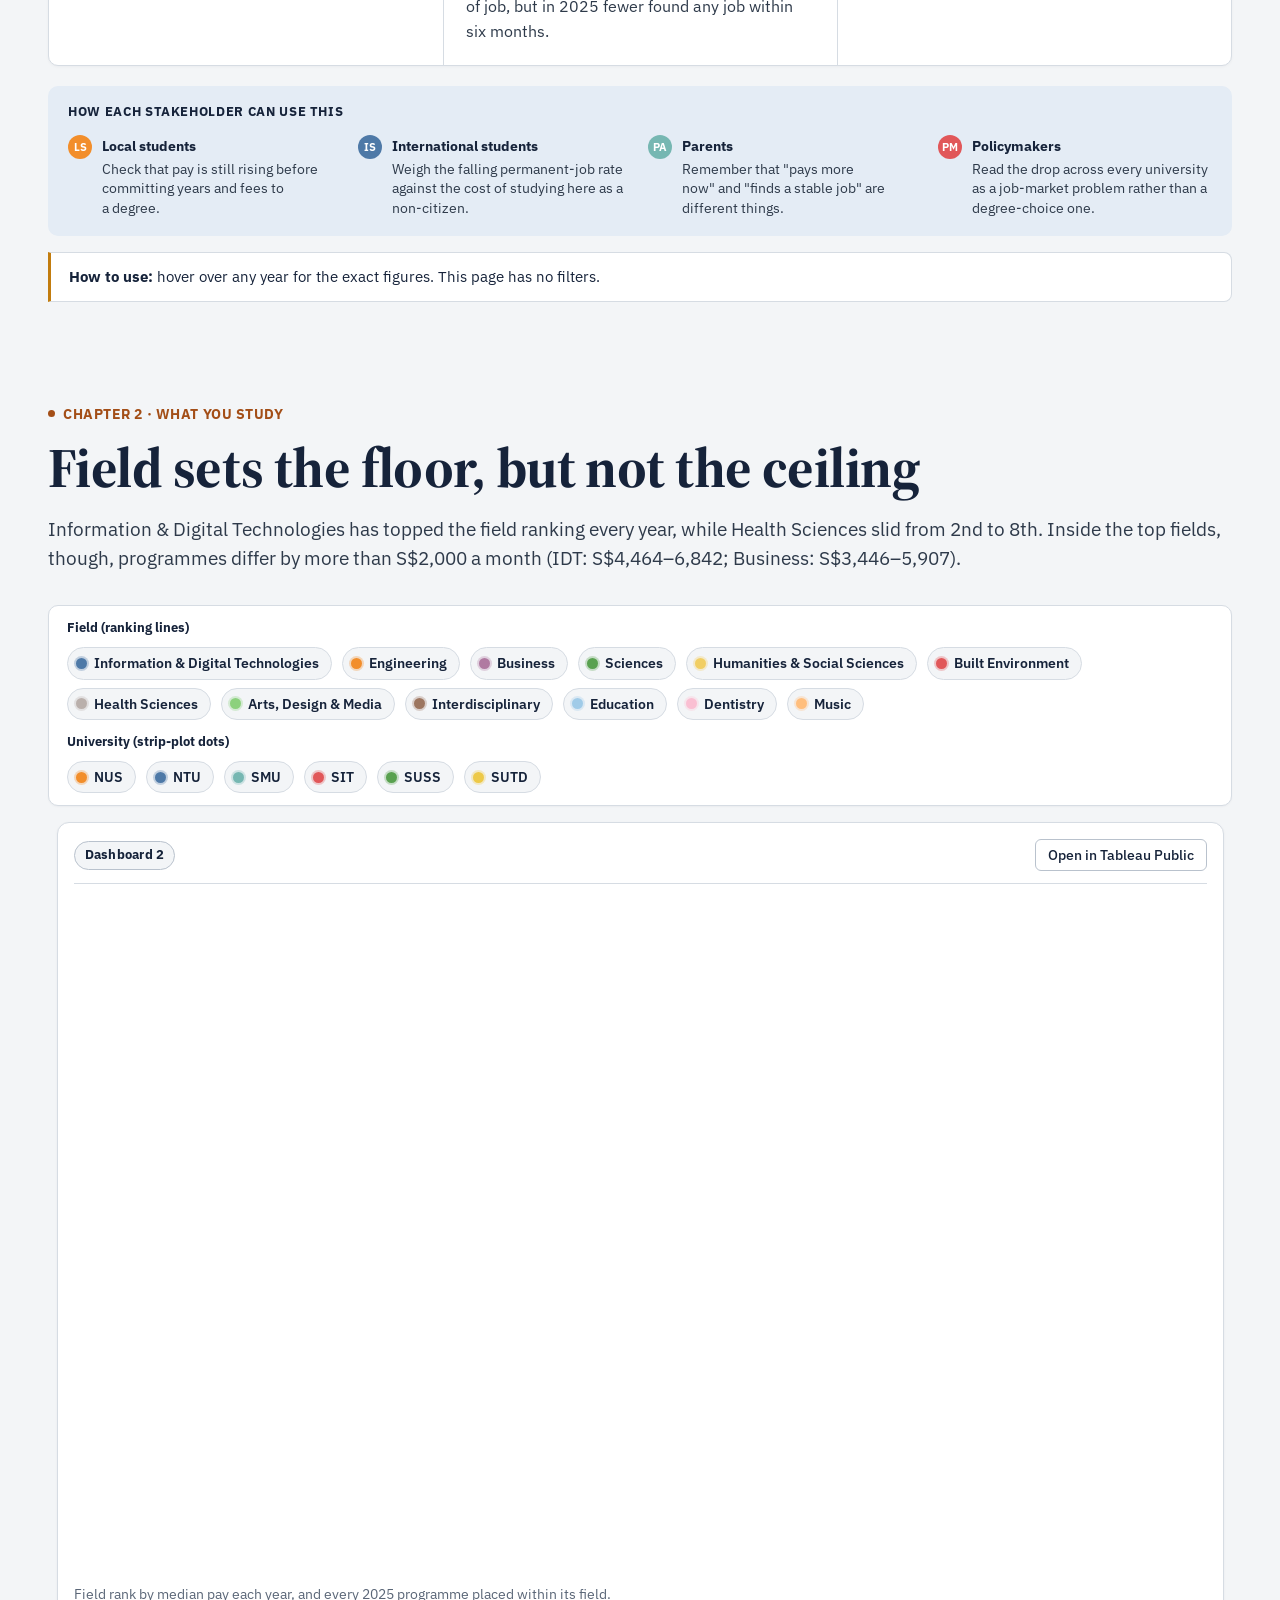
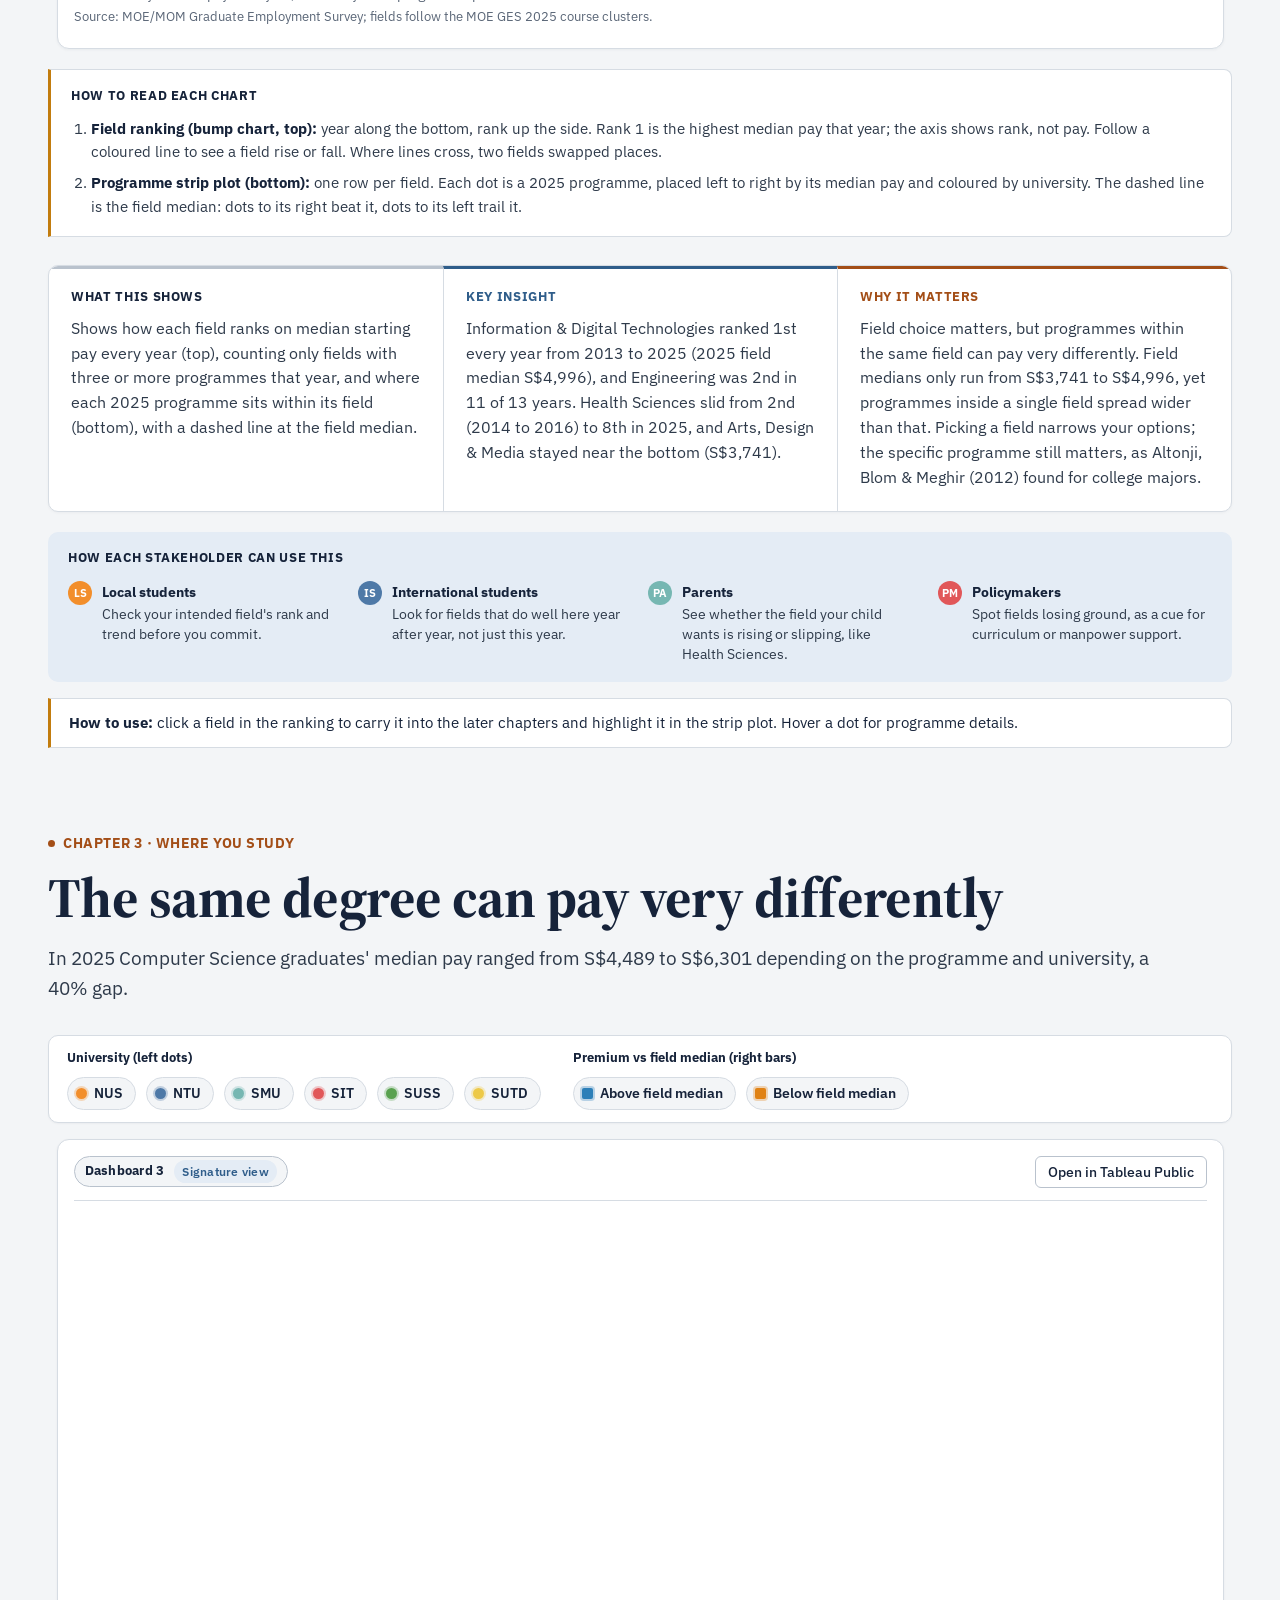
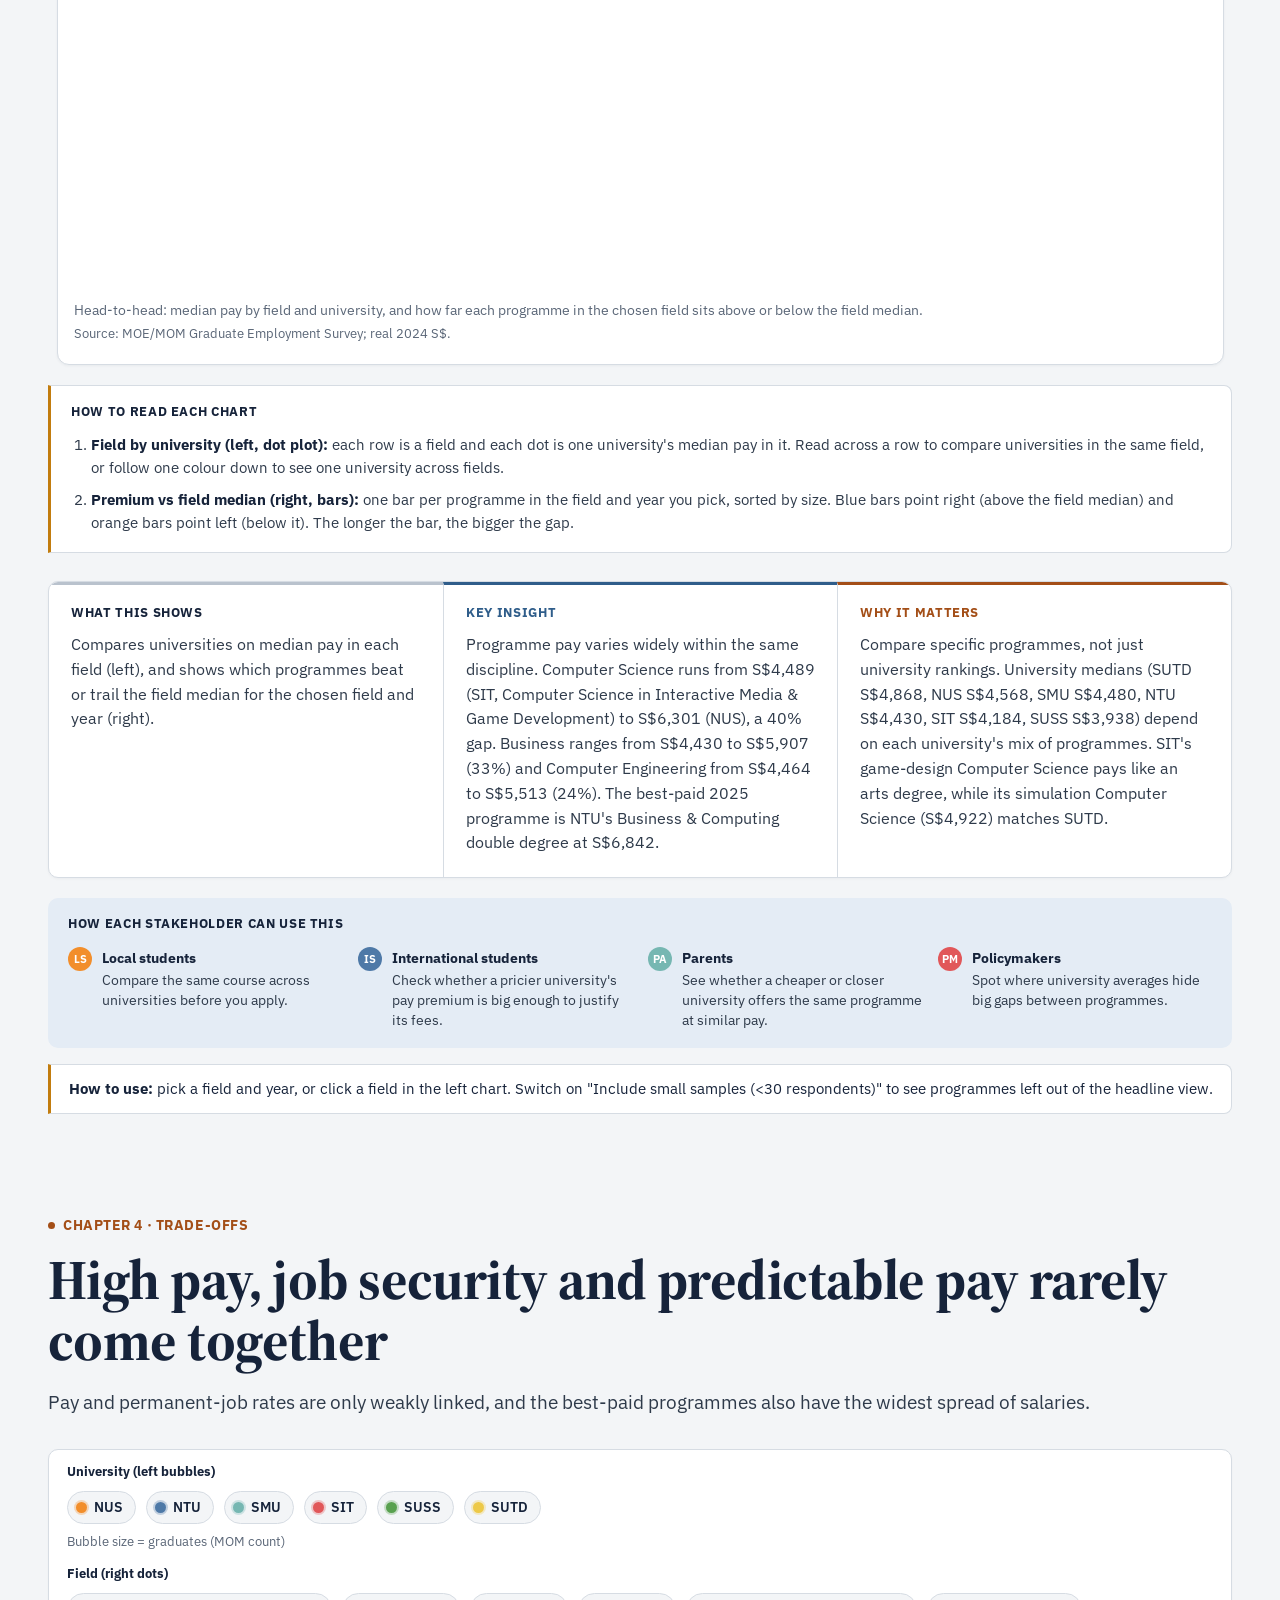
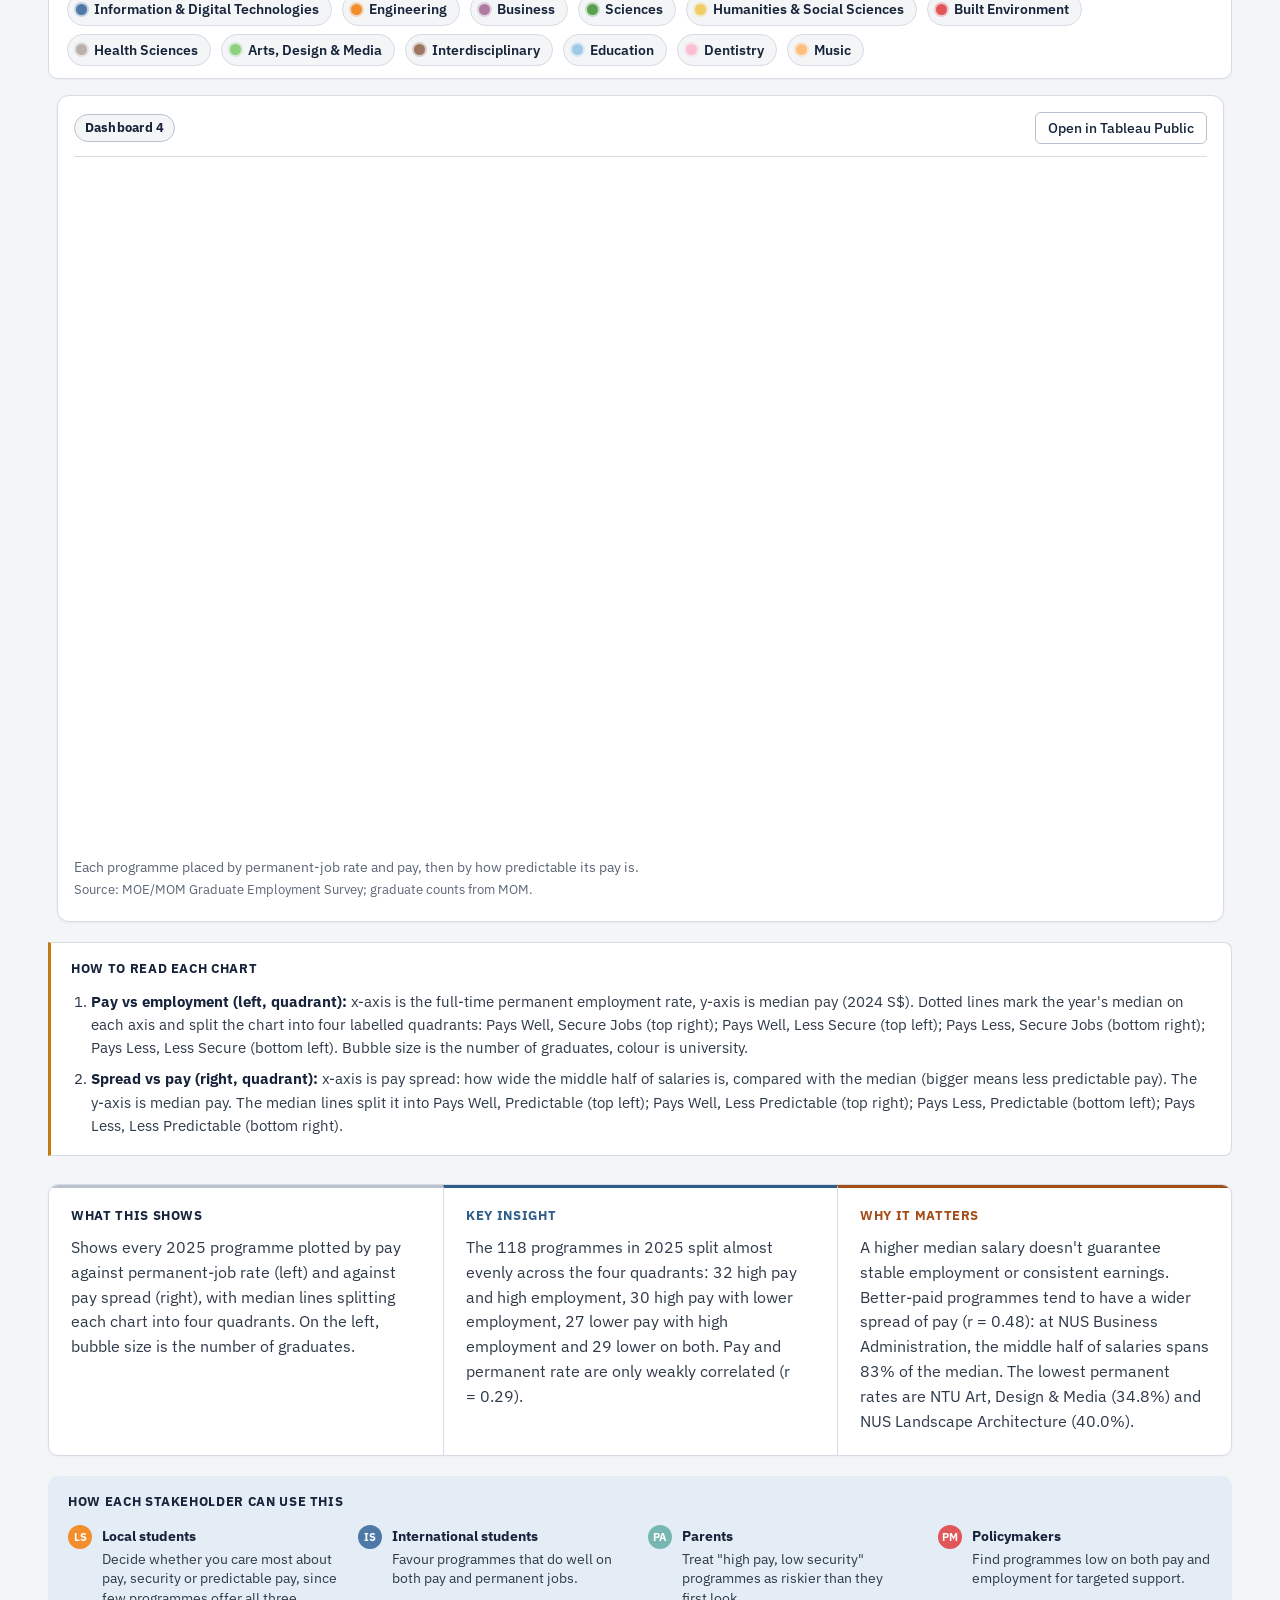
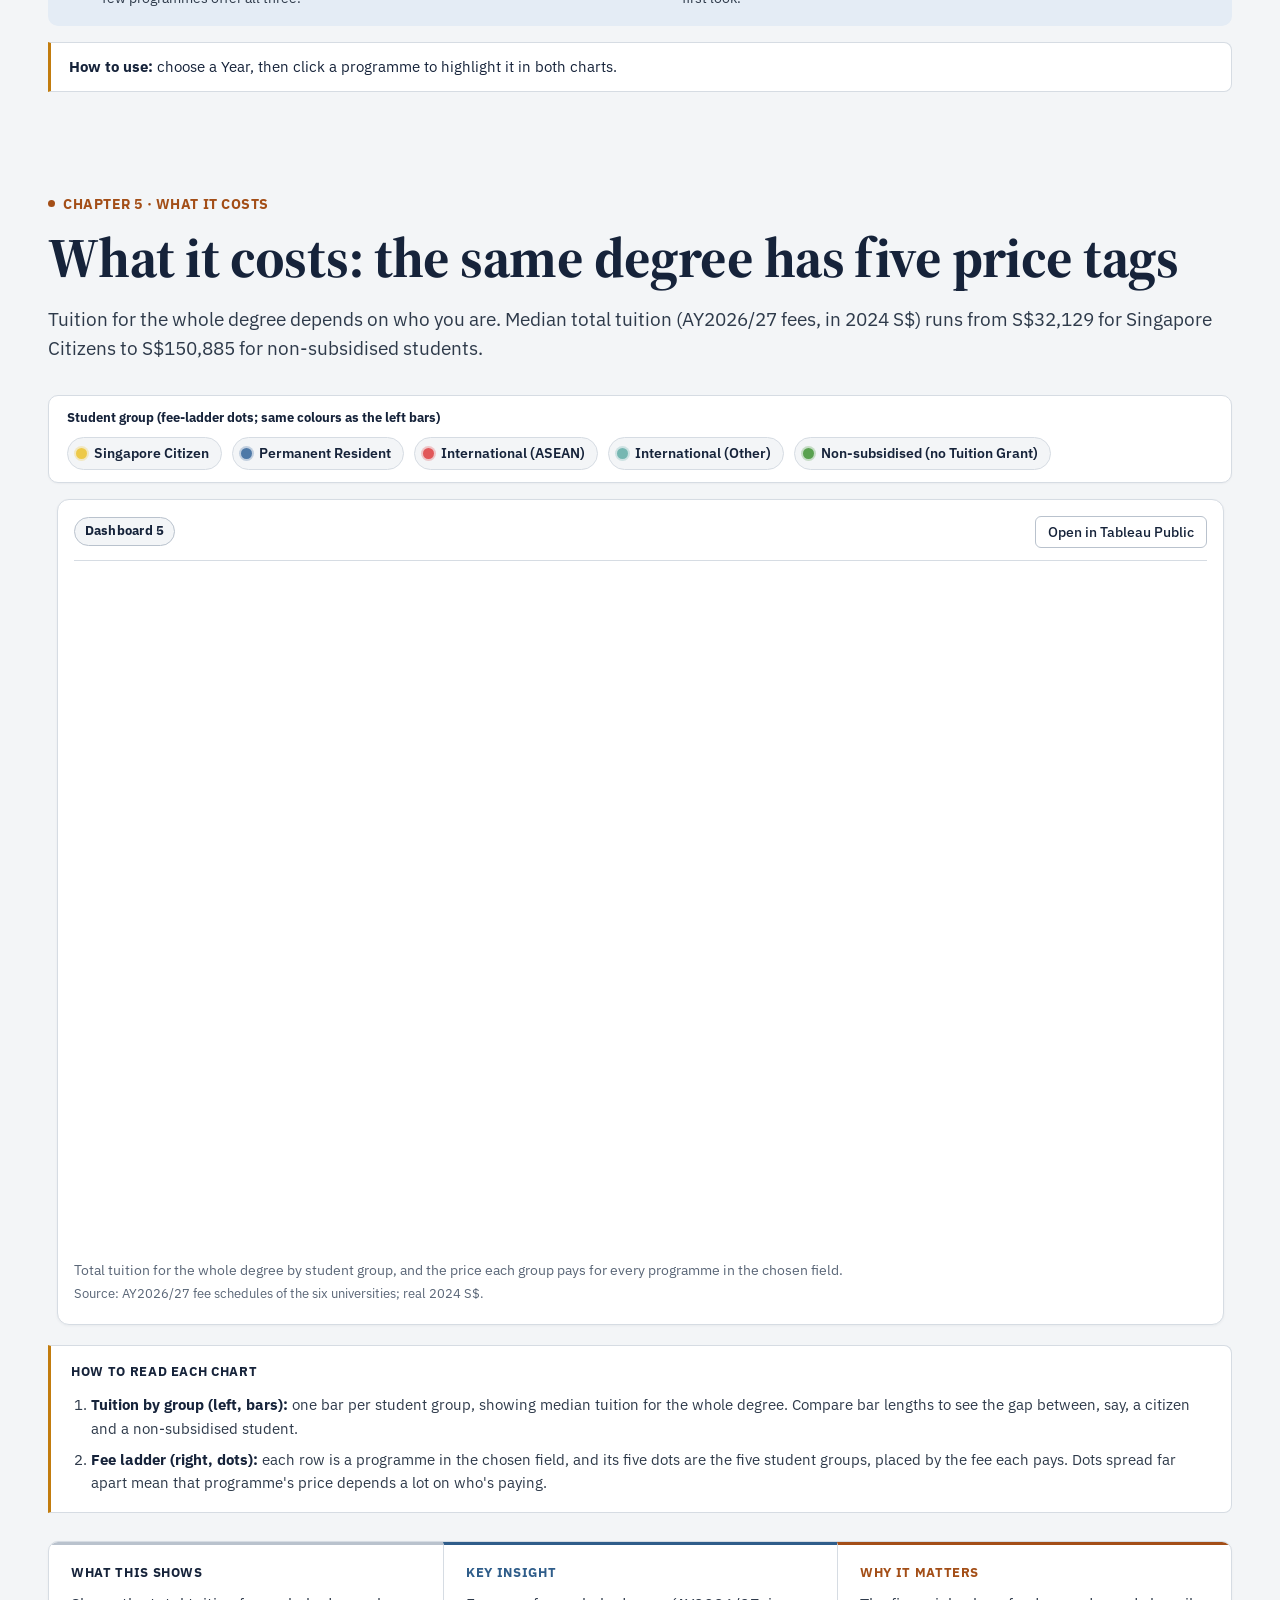
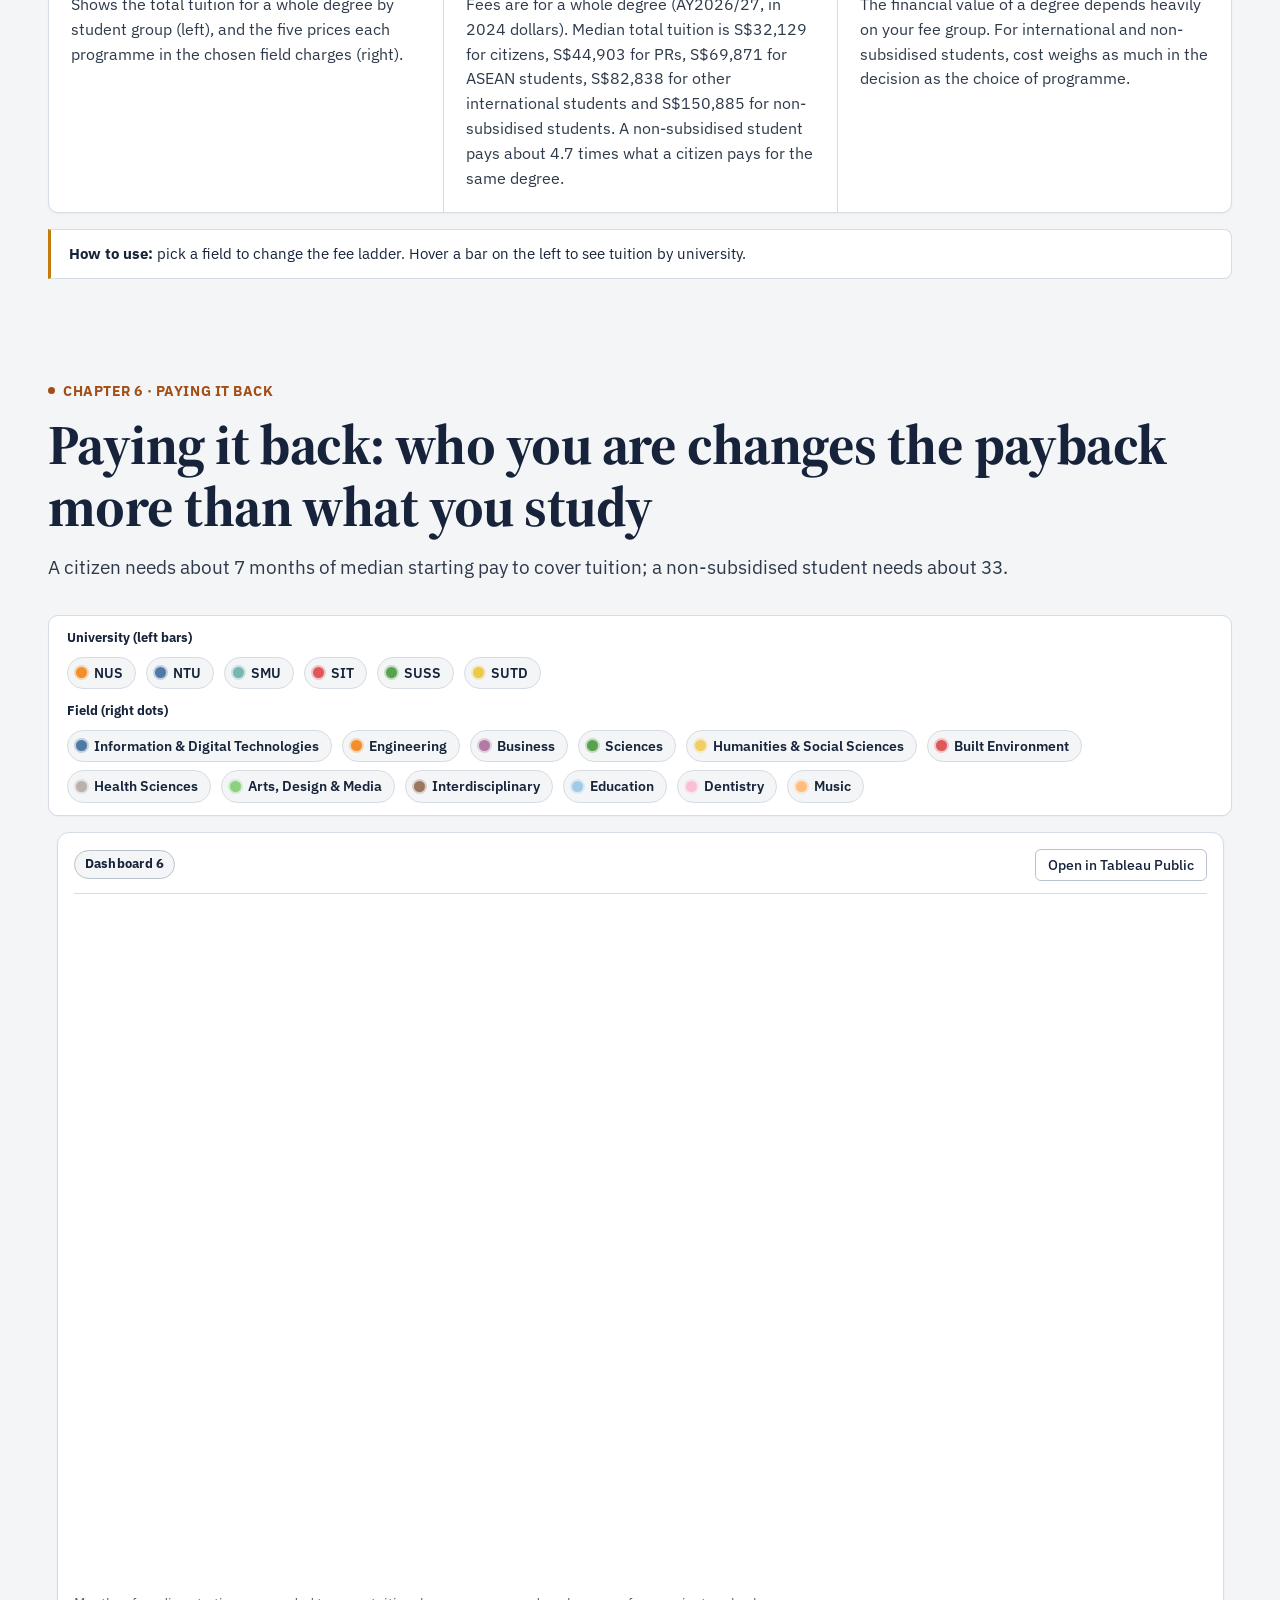
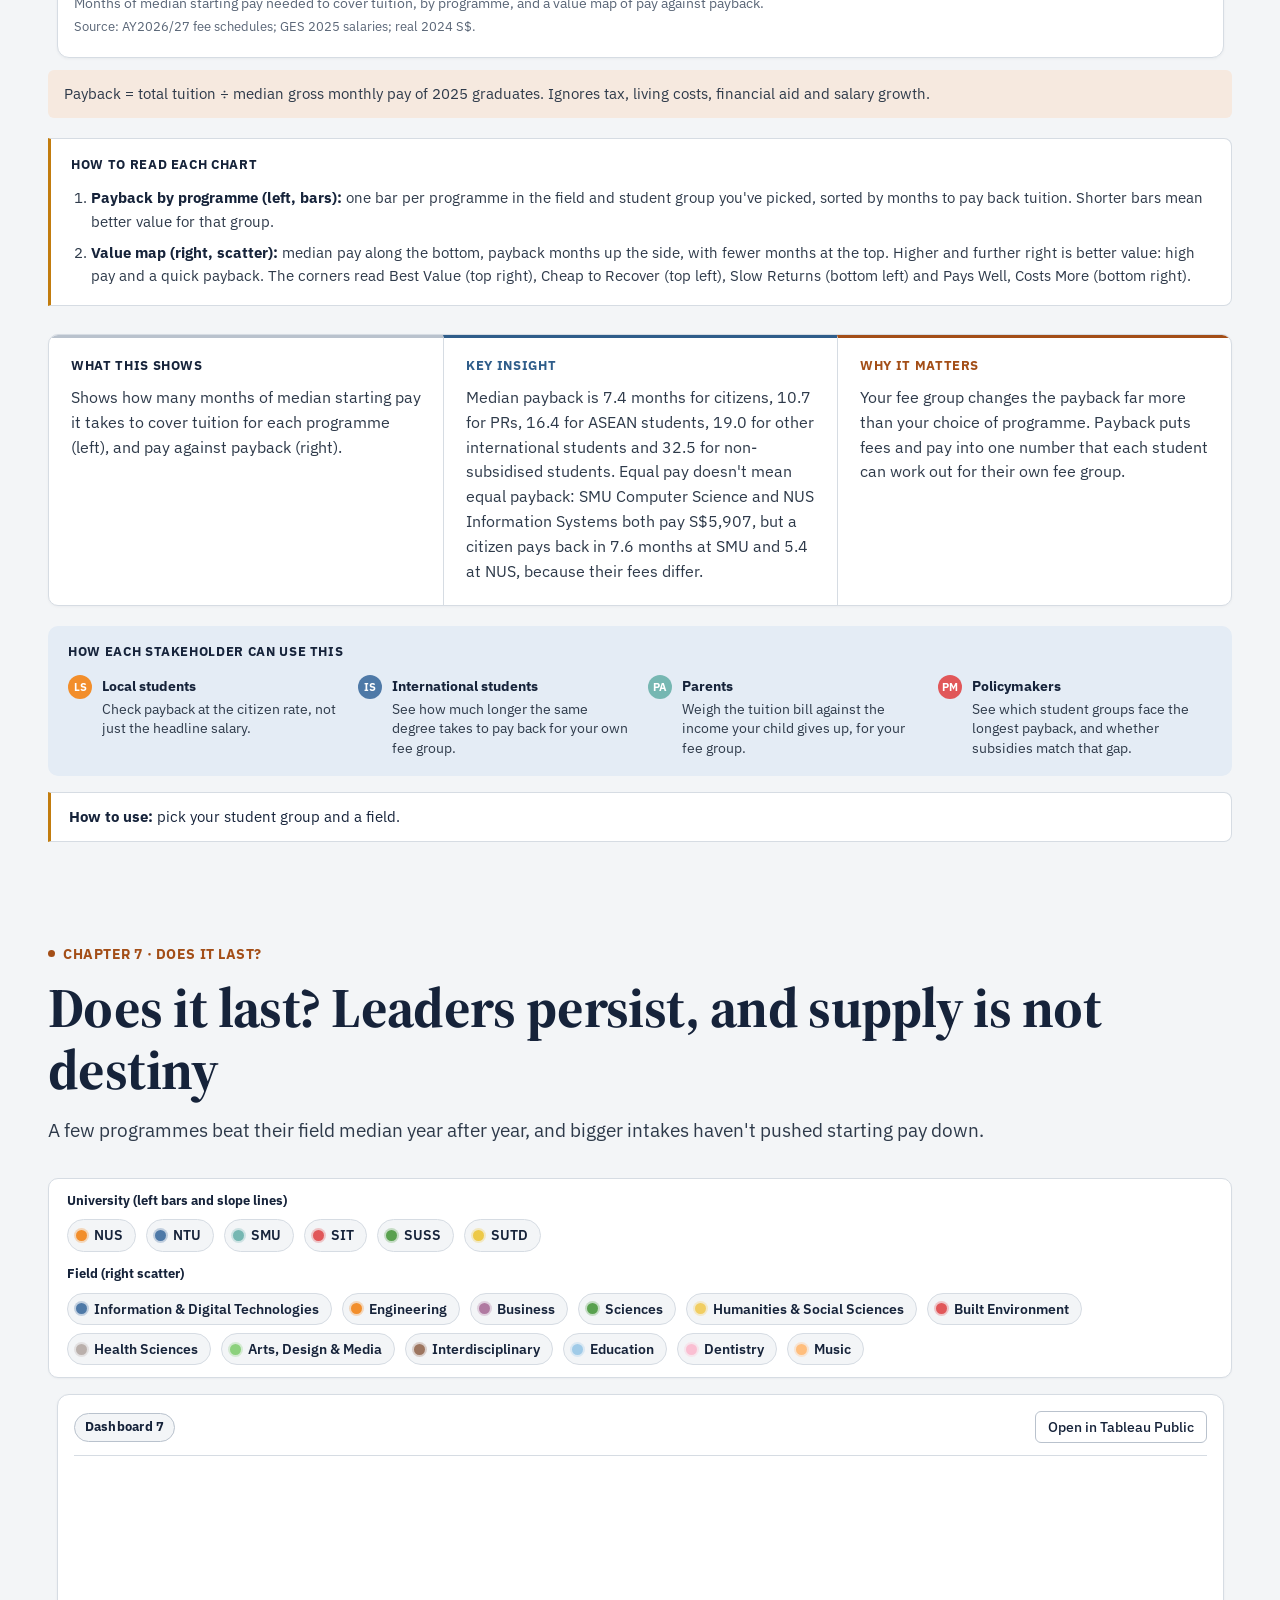
==== commit f766971a: "Apply change.md copy edits, drop copy-embed buttons, restyle reasons - Rewrite copy across the overv" ====
--- a/index.html
+++ b/index.html
@@ -3,7 +3,7 @@
 <head>
   <meta charset="UTF-8" />
   <meta name="viewport" content="width=device-width, initial-scale=1.0" />
-  <title>Which Degree Pays Off? | Singapore graduate outcomes, 2013–2025</title>
+  <title>Which Degree Pays Off? | Singapore Graduate Outcomes, 2013-2025</title>
   <meta name="description" content="A decade of Singapore Graduate Employment Survey results in real 2024 dollars, across 6 autonomous universities and 183 programmes: pay, permanent jobs, cost and payback by student group. IS428 Visual Analytics, Group 2." />
   <meta name="theme-color" content="#16233a" />
   <meta property="og:type" content="website" />
@@ -15,7 +15,7 @@
   <link rel="preconnect" href="https://fonts.googleapis.com" />
   <link rel="preconnect" href="https://fonts.gstatic.com" crossorigin />
   <link href="https://fonts.googleapis.com/css2?family=IBM+Plex+Sans:ital,wght@0,400;0,500;0,600;1,400&family=Source+Serif+4:opsz,wght@8..60,400;8..60,600;8..60,700&display=swap" rel="stylesheet" />
-  <link rel="stylesheet" href="css/styles.css?v=4" />
+  <link rel="stylesheet" href="css/styles.css?v=5" />
 
   <!-- Tableau Embedding API v3: powers the <tableau-viz> elements below.
        Remove this line if you switch to the older iframe embed code from Tableau Public's Share button. -->
@@ -141,7 +141,7 @@
         </li>
         <li class="stat stat-gap">
           <p class="stat-num">40%</p>
-          <p class="stat-label">pay gap for the same discipline (Computer Science) across universities</p>
+          <p class="stat-label">pay gap between Computer Science programmes at different universities</p>
         </li>
       </ul>
     </section>
@@ -153,10 +153,10 @@
 
         <div class="overview-part">
           <p class="kicker">01 · The problem</p>
-          <h2 id="overview-title">We don't know if a degree is even worth it</h2>
-          <p class="lead">Singapore's Graduate Employment Survey is published every year as long per-university tables in nominal dollars. There is no single place to compare the same discipline across universities, see the fee gap between universities and student groups, see more than one cohort at a time, or know how much of any pay gain is just inflation — the fee gap alone changes the payback period for the same degree from 7.4 to 32.5 months, depending only on which fee group you're in. And before any of that, there's a more basic question nobody can easily answer.</p>
+          <h2 id="overview-title">It's hard to tell whether a degree is worth it</h2>
+          <p class="lead">Singapore's Graduate Employment Survey comes out every year as long tables, one per university, in nominal dollars. There's no single place to compare the same course across universities, see how fees differ between universities and student groups, look at more than one cohort at a time, or tell how much of a pay rise is just inflation. Fees alone can stretch the payback period for the same degree from 7.4 to 32.5 months, depending only on your fee group. And before any of that sits a simpler question nobody can easily answer.</p>
           <blockquote class="overview-question">
-            <p>Which degree, at which university, actually pays off — and is it worth more than starting work right away, once you account for fees, years of foregone income, inflation, and who is paying?</p>
+            <p>Which degree, at which university, actually pays off? And is it worth more than starting work straight away, once you count fees, the income you give up while studying, inflation, and who is paying?</p>
           </blockquote>
         </div>
 
@@ -167,22 +167,22 @@
             <li class="stakeholder stakeholder-a">
               <span class="stakeholder-mark" aria-hidden="true">LS</span>
               <h4>Prospective local students</h4>
-              <p>Weighing citizen-rate tuition and years out of the workforce against simply starting work, and against the same degree at another university.</p>
+              <p>Weighing citizen-rate tuition and years out of work against starting a job straight away, and against the same degree at another university.</p>
             </li>
             <li class="stakeholder stakeholder-b">
               <span class="stakeholder-mark" aria-hidden="true">IS</span>
               <h4>International students</h4>
-              <p>Facing a much wider fee gap across universities, where foregone income and payback period matter even more.</p>
+              <p>Facing much bigger fee gaps between universities, so lost income and payback time matter even more.</p>
             </li>
             <li class="stakeholder stakeholder-c">
               <span class="stakeholder-mark" aria-hidden="true">PA</span>
               <h4>Parents</h4>
-              <p>Weighing the fee gap between universities and years of tuition against starting pay, job security, and the income given up while studying.</p>
+              <p>Weighing years of tuition and the fee gap between universities against starting pay, job security and the income given up while studying.</p>
             </li>
             <li class="stakeholder stakeholder-d">
               <span class="stakeholder-mark" aria-hidden="true">PM</span>
               <h4>Policymakers</h4>
-              <p>Checking whether a degree still pays off over working straight away, and where fee and outcome gaps between universities are widest.</p>
+              <p>Checking whether a degree still pays off compared with working straight away, and where the gaps in fees and outcomes between universities are widest.</p>
             </li>
           </ul>
         </div>
@@ -193,30 +193,30 @@
           <ul class="why-list">
             <li>
               <h4>The stakes are personal and large</h4>
-              <p>Choosing a degree is one of the biggest financial decisions a family makes — years of tuition and foregone income, not just curiosity.</p>
+              <p>Choosing a degree is one of the biggest financial decisions a family makes. It means years of tuition and lost income, not just a matter of interest.</p>
             </li>
             <li>
               <h4>University averages hide programmes</h4>
-              <p>A university's median depends on its mix of programmes. The same discipline can pay very differently from one campus to the next.</p>
+              <p>A university's median depends on which programmes it offers. The same course can pay very differently from one campus to the next.</p>
             </li>
             <li>
               <h4>One year is not a trend</h4>
-              <p>Outcomes move with each cohort and with inflation. A strong year can look like a lasting advantage when it isn't.</p>
+              <p>Results change with every cohort and with inflation. One strong year can look like a lasting advantage when it isn't.</p>
             </li>
             <li>
               <h4>Fees aren't one number</h4>
-              <p>Citizen, PR, ASEAN, other international and non-subsidised rates can differ by 4–5x for the same programme, so "is it worth it" has a different answer for each stakeholder.</p>
+              <p>Citizen, PR, ASEAN, other international and non-subsidised fees can differ by 4–5 times for the same programme, so whether a degree is "worth it" depends on who's paying.</p>
             </li>
             <li>
               <h4>Pay and security are different questions</h4>
-              <p>A high median salary says nothing about how many graduates actually land a full-time permanent job. Published tables rarely let you see both at once.</p>
+              <p>A high median salary doesn't tell you how many graduates actually get a full-time permanent job, and the published tables rarely show both together.</p>
             </li>
             <li>
               <h4>Nominal numbers overstate progress</h4>
-              <p>Pay figures are usually reported in the dollars of the day they were earned. Without adjusting for inflation, a decade of raises can look bigger than it really is.</p>
+              <p>Pay is usually reported in the dollars of the year it was earned. Without adjusting for inflation, ten years of pay rises look bigger than they really are.</p>
             </li>
           </ul>
-          <p class="why-beyond">We go further than existing GES tools: thirteen cohorts (2013–2025) in real 2024 dollars, the P25–P75 range and not only the median, reliability flags on every number, and tuition fees for five student groups.</p>
+          <p class="why-beyond">What we add to existing GES tools: 13 graduating cohorts (2013–2025) in one place, all in 2024 dollars; the middle range of salaries (25th to 75th percentile), not just the median; a reliability flag on every figure; and tuition fees for five student groups.</p>
         </div>
 
       </div>
@@ -276,7 +276,7 @@
       <header class="chapter-head">
         <p class="kicker">Chapter 1 · The puzzle</p>
         <h2 id="ch1-title">Graduates earn more, but fewer land permanent jobs</h2>
-        <p class="lead">Real median starting pay rose from S$3,577 to S$4,430 between 2013 and 2025. Yet the share in full-time permanent jobs fell to 73.4% in 2025, the lowest since the COVID year.</p>
+        <p class="lead">Real median starting pay rose from S$3,577 in 2013 to S$4,430 in 2025. Over the same period, the share in full-time permanent jobs fell to 73.4% in 2025, the lowest since the COVID year.</p>
       </header>
 
       <div class="legends" role="group" aria-label="Colour key for dashboard 1">
@@ -294,7 +294,6 @@
         <div class="viz-bar">
           <p class="viz-id">Dashboard 1</p>
           <div class="viz-actions">
-            <button type="button" class="btn-ghost" data-copy-embed>Copy embed code</button>
             <a class="btn-ghost" href="#" data-open-public target="_blank" rel="noopener">Open in Tableau Public</a>
           </div>
         </div>
@@ -318,24 +317,24 @@
       <div class="read-guide">
         <p class="read-guide-title">How to read each chart</p>
         <ol>
-          <li><strong>KPI tiles (top):</strong> two single numbers for 2025 — median starting pay and the full-time permanent-job rate. Nothing to interact with; they just anchor the year.</li>
-          <li><strong>Real pay trend (line):</strong> x-axis is year (2013–2025), y-axis is real median starting pay in 2024 S$. Read it left to right as one continuous trend; hover a point for that year's exact figure.</li>
-          <li><strong>Employment mix (stacked area + line):</strong> x-axis is year again, y-axis is share of graduates (0–100%). The green band is full-time permanent jobs, the purple band is other employment — stack height at any year is the total employed. The pink line on top is the overall employment rate, so the gap above the stacked area is graduates not employed at all.</li>
+          <li><strong>KPI tiles (top):</strong> two headline figures for 2025, median starting pay and the full-time permanent rate. They set the scene; there's nothing to click.</li>
+          <li><strong>Real pay trend (line):</strong> year runs along the bottom (2013–2025) and real median starting pay, in 2024 S$, up the side. Hover a point for that year's figure.</li>
+          <li><strong>Employment mix (stacked area + line):</strong> year along the bottom, share of graduates (0–100%) up the side. Green is full-time permanent jobs and purple is other work; together they make up everyone employed. The pink line marks the overall employment rate, and the space above it is graduates without a job.</li>
         </ol>
       </div>
 
       <dl class="notes">
         <div>
           <dt>What this shows</dt>
-          <dd>Two tiles show the 2025 median pay and full-time permanent rate. The line tracks real median starting pay from 2013 to 2025. The stacked area splits employed graduates into those in full-time permanent jobs and those in other work, and a line marks the overall employment rate.</dd>
+          <dd>Shows real median starting pay across all six universities from 2013 to 2025, and how graduates split between full-time permanent jobs and other work, with two headline tiles for 2025.</dd>
         </div>
         <div>
           <dt>Key insight</dt>
-          <dd>Real pay rose 23.9%, with a dip in 2021 (S$4,034). The permanent rate fell to 69.0% in 2020, recovered to 88.6% in 2022, then dropped to 73.4%. Overall employment was 94.7% in 2020 but only 83.3% in 2025: in 2020 most graduates found some kind of job, while in 2025 fewer found any job within six months.</dd>
+          <dd>Real median starting pay rose 23.9% from 2013 to 2025, with a dip in 2021 (S$4,034). The full-time permanent rate fell to 69.0% in 2020, recovered to 88.6% in 2022, then dropped to 73.4% in 2025. Overall employment also fell, from 94.7% in 2020 to 83.3% in 2025: in 2020 most graduates found some kind of job, but in 2025 fewer found any job within six months.</dd>
         </div>
         <div>
           <dt>Why it matters</dt>
-          <dd>The "average graduate" figures hide a squeeze on job security, and it reaches every university: each one's median permanent rate fell from 2022 to 2025 (NUS 91.4% to 79.1%, NTU 87.1% to 71.4%, SUSS 83.3% to 69.7%). The chapters that follow look at who is affected.</dd>
+          <dd>Higher starting pay doesn't mean better job security. The drop reached every university: from 2022 to 2025, each one's median permanent rate fell (NUS 91.4% to 79.1%, NTU 87.1% to 71.4%, SUSS 83.3% to 69.7%). The next chapters look at who is affected.</dd>
         </div>
       </dl>
       <div class="gains" aria-label="How each stakeholder can use this dashboard">
@@ -343,8 +342,8 @@
         <ul>
           <li><span class="gains-mark" style="--c:var(--nus)">LS</span><div><strong>Local students</strong><p>Check that pay is still rising before committing years and fees to a degree.</p></div></li>
           <li><span class="gains-mark" style="--c:var(--ntu)">IS</span><div><strong>International students</strong><p>Weigh the falling permanent-job rate against the cost of studying here as a non-citizen.</p></div></li>
-          <li><span class="gains-mark" style="--c:var(--smu)">PA</span><div><strong>Parents</strong><p>See that "pays more now" and "finds a stable job" are not the same story.</p></div></li>
-          <li><span class="gains-mark" style="--c:var(--sit)">PM</span><div><strong>Policymakers</strong><p>Spot the across-the-board permanent-rate decline as a labour-market signal, not a degree-choice problem.</p></div></li>
+          <li><span class="gains-mark" style="--c:var(--smu)">PA</span><div><strong>Parents</strong><p>Remember that "pays more now" and "finds a stable job" are different things.</p></div></li>
+          <li><span class="gains-mark" style="--c:var(--sit)">PM</span><div><strong>Policymakers</strong><p>Read the drop across every university as a job-market problem rather than a degree-choice one.</p></div></li>
         </ul>
       </div>
       <p class="how-to"><strong>How to use:</strong> hover over any year for the exact figures. This page has no filters.</p>
@@ -357,7 +356,7 @@
         <header class="chapter-head">
           <p class="kicker">Chapter 2 · What you study</p>
           <h2 id="ch2-title">Field sets the floor, but not the ceiling</h2>
-          <p class="lead">Information &amp; Digital Technologies has topped the field ranking every year, while Health Sciences slid from 2nd to 8th. But inside the top fields, programmes differ by more than S$2,000 a month (IDT: S$4,464–6,842; Business: S$3,446–5,907).</p>
+          <p class="lead">Information &amp; Digital Technologies has topped the field ranking every year, while Health Sciences slid from 2nd to 8th. Inside the top fields, though, programmes differ by more than S$2,000 a month (IDT: S$4,464–6,842; Business: S$3,446–5,907).</p>
         </header>
 
         <div class="legends" role="group" aria-label="Colour key for dashboard 2">
@@ -395,7 +394,6 @@
           <div class="viz-bar">
             <p class="viz-id">Dashboard 2</p>
             <div class="viz-actions">
-              <button type="button" class="btn-ghost" data-copy-embed>Copy embed code</button>
               <a class="btn-ghost" href="#" data-open-public target="_blank" rel="noopener">Open in Tableau Public</a>
             </div>
           </div>
@@ -419,32 +417,32 @@
         <div class="read-guide">
           <p class="read-guide-title">How to read each chart</p>
           <ol>
-            <li><strong>Field ranking (bump chart, top):</strong> x-axis is year, y-axis is rank (1 at the top = highest median pay that year, not pay itself). Follow one coloured line to see a field climb or fall in rank over time; lines crossing means fields swapped places.</li>
-            <li><strong>Programme strip plot (bottom):</strong> one row per field; each dot is a 2025 programme placed left-to-right by its own median pay, coloured by university. The dashed vertical line is the field's median — dots to its right beat the field, dots to its left trail it.</li>
+            <li><strong>Field ranking (bump chart, top):</strong> year along the bottom, rank up the side. Rank 1 is the highest median pay that year; the axis shows rank, not pay. Follow a coloured line to see a field rise or fall. Where lines cross, two fields swapped places.</li>
+            <li><strong>Programme strip plot (bottom):</strong> one row per field. Each dot is a 2025 programme, placed left to right by its median pay and coloured by university. The dashed line is the field median: dots to its right beat it, dots to its left trail it.</li>
           </ol>
         </div>
 
         <dl class="notes">
           <div>
             <dt>What this shows</dt>
-            <dd>The top chart ranks fields by median starting pay each year, counting only fields with three or more programmes that year. Below it, a strip plot places every 2025 programme in its field, coloured by university, with a dashed line at the field median.</dd>
+            <dd>Shows how each field ranks on median starting pay every year (top), counting only fields with three or more programmes that year, and where each 2025 programme sits within its field (bottom), with a dashed line at the field median.</dd>
           </div>
           <div>
             <dt>Key insight</dt>
-            <dd>Information &amp; Digital Technologies ranks 1st every year from 2013 to 2025 (2025 field median S$4,996), and Engineering is 2nd in 11 of the 13 years. Health Sciences slid from 2nd (2014 to 2016) to 8th in 2025, and Arts, Design &amp; Media stays near the bottom (S$3,741).</dd>
+            <dd>Information &amp; Digital Technologies ranked 1st every year from 2013 to 2025 (2025 field median S$4,996), and Engineering was 2nd in 11 of 13 years. Health Sciences slid from 2nd (2014 to 2016) to 8th in 2025, and Arts, Design &amp; Media stayed near the bottom (S$3,741).</dd>
           </div>
           <div>
             <dt>Why it matters</dt>
-            <dd>Programmes inside one field vary more than the field medians do (S$3,741 to S$4,996). Picking a field narrows your options, but the specific programme still matters, as Altonji, Blom &amp; Meghir (2012) found for college majors.</dd>
+            <dd>Field choice matters, but programmes within the same field can pay very differently. Field medians only run from S$3,741 to S$4,996, yet programmes inside a single field spread wider than that. Picking a field narrows your options; the specific programme still matters, as Altonji, Blom &amp; Meghir (2012) found for college majors.</dd>
           </div>
         </dl>
         <div class="gains" aria-label="How each stakeholder can use this dashboard">
           <p class="gains-label">How each stakeholder can use this</p>
           <ul>
-            <li><span class="gains-mark" style="--c:var(--nus)">LS</span><div><strong>Local students</strong><p>Find your intended field's rank and trend before locking in a choice.</p></div></li>
-            <li><span class="gains-mark" style="--c:var(--ntu)">IS</span><div><strong>International students</strong><p>Match your strengths to fields that score consistently well here, not just this year.</p></div></li>
-            <li><span class="gains-mark" style="--c:var(--smu)">PA</span><div><strong>Parents</strong><p>See whether the field your child wants is climbing or sliding, like Health Sciences.</p></div></li>
-            <li><span class="gains-mark" style="--c:var(--sit)">PM</span><div><strong>Policymakers</strong><p>Spot fields losing ground to target curriculum or manpower support.</p></div></li>
+            <li><span class="gains-mark" style="--c:var(--nus)">LS</span><div><strong>Local students</strong><p>Check your intended field's rank and trend before you commit.</p></div></li>
+            <li><span class="gains-mark" style="--c:var(--ntu)">IS</span><div><strong>International students</strong><p>Look for fields that do well here year after year, not just this year.</p></div></li>
+            <li><span class="gains-mark" style="--c:var(--smu)">PA</span><div><strong>Parents</strong><p>See whether the field your child wants is rising or slipping, like Health Sciences.</p></div></li>
+            <li><span class="gains-mark" style="--c:var(--sit)">PM</span><div><strong>Policymakers</strong><p>Spot fields losing ground, as a cue for curriculum or manpower support.</p></div></li>
           </ul>
         </div>
         <p class="how-to"><strong>How to use:</strong> click a field in the ranking to carry it into the later chapters and highlight it in the strip plot. Hover a dot for programme details.</p>
@@ -482,7 +480,6 @@
           <div class="viz-bar">
             <p class="viz-id">Dashboard 3 <span class="viz-flag">Signature view</span></p>
             <div class="viz-actions">
-              <button type="button" class="btn-ghost" data-copy-embed>Copy embed code</button>
               <a class="btn-ghost" href="#" data-open-public target="_blank" rel="noopener">Open in Tableau Public</a>
             </div>
           </div>
@@ -506,32 +503,32 @@
         <div class="read-guide">
           <p class="read-guide-title">How to read each chart</p>
           <ol>
-            <li><strong>Field by university (left, dot plot):</strong> each row is a field, each dot a university's median pay in that field — so you read across a row to compare universities on the same field, or down a column (same colour) to see one university across fields.</li>
-            <li><strong>Premium vs field median (right, diverging bars):</strong> one bar per programme in the field/year you've picked, sorted by value. Bars reach right and are blue when the programme pays above the field median, and left and orange when it pays below — the longer the bar, the bigger the gap from the dashed-line median.</li>
+            <li><strong>Field by university (left, dot plot):</strong> each row is a field and each dot is one university's median pay in it. Read across a row to compare universities in the same field, or follow one colour down to see one university across fields.</li>
+            <li><strong>Premium vs field median (right, bars):</strong> one bar per programme in the field and year you pick, sorted by size. Blue bars point right (above the field median) and orange bars point left (below it). The longer the bar, the bigger the gap.</li>
           </ol>
         </div>
 
         <dl class="notes">
           <div>
             <dt>What this shows</dt>
-            <dd>The left chart plots median pay for each field and university. The right chart takes the chosen field and year and shows how far each programme's median sits above (blue) or below (orange) the field median.</dd>
+            <dd>Compares universities on median pay in each field (left), and shows which programmes beat or trail the field median for the chosen field and year (right).</dd>
           </div>
           <div>
             <dt>Key insight</dt>
-            <dd>Computer Science pays from S$4,489 (SIT, CS in Interactive Media &amp; Game Development) to S$6,301 (NUS), a 40% gap. Business ranges from S$4,430 to S$5,907 (33%) and Computer Engineering from S$4,464 to S$5,513 (24%). The best-paid 2025 programme is NTU's Business &amp; Computing double degree at S$6,842.</dd>
+            <dd>Programme pay varies widely within the same discipline. Computer Science runs from S$4,489 (SIT, Computer Science in Interactive Media &amp; Game Development) to S$6,301 (NUS), a 40% gap. Business ranges from S$4,430 to S$5,907 (33%) and Computer Engineering from S$4,464 to S$5,513 (24%). The best-paid 2025 programme is NTU's Business &amp; Computing double degree at S$6,842.</dd>
           </div>
           <div>
             <dt>Why it matters</dt>
-            <dd>University medians (SUTD S$4,868, NUS S$4,568, SMU S$4,480, NTU S$4,430, SIT S$4,184, SUSS S$3,938) depend on each university's mix of programmes. SIT's game-design CS pays like an arts degree, while its simulation CS (S$4,922) matches SUTD. Compare programmes within a field or discipline, not university averages.</dd>
+            <dd>Compare specific programmes, not just university rankings. University medians (SUTD S$4,868, NUS S$4,568, SMU S$4,480, NTU S$4,430, SIT S$4,184, SUSS S$3,938) depend on each university's mix of programmes. SIT's game-design Computer Science pays like an arts degree, while its simulation Computer Science (S$4,922) matches SUTD.</dd>
           </div>
         </dl>
         <div class="gains" aria-label="How each stakeholder can use this dashboard">
           <p class="gains-label">How each stakeholder can use this</p>
           <ul>
-            <li><span class="gains-mark" style="--c:var(--nus)">LS</span><div><strong>Local students</strong><p>Compare the same course across universities before applying, not after.</p></div></li>
-            <li><span class="gains-mark" style="--c:var(--ntu)">IS</span><div><strong>International students</strong><p>Check whether a pricier university's pay premium is actually large enough to justify its fees.</p></div></li>
-            <li><span class="gains-mark" style="--c:var(--smu)">PA</span><div><strong>Parents</strong><p>See if a cheaper or closer university offers the same programme at similar pay.</p></div></li>
-            <li><span class="gains-mark" style="--c:var(--sit)">PM</span><div><strong>Policymakers</strong><p>Spot where university averages hide a wide gap between specific programmes.</p></div></li>
+            <li><span class="gains-mark" style="--c:var(--nus)">LS</span><div><strong>Local students</strong><p>Compare the same course across universities before you apply.</p></div></li>
+            <li><span class="gains-mark" style="--c:var(--ntu)">IS</span><div><strong>International students</strong><p>Check whether a pricier university's pay premium is big enough to justify its fees.</p></div></li>
+            <li><span class="gains-mark" style="--c:var(--smu)">PA</span><div><strong>Parents</strong><p>See whether a cheaper or closer university offers the same programme at similar pay.</p></div></li>
+            <li><span class="gains-mark" style="--c:var(--sit)">PM</span><div><strong>Policymakers</strong><p>Spot where university averages hide big gaps between programmes.</p></div></li>
           </ul>
         </div>
         <p class="how-to"><strong>How to use:</strong> pick a field and year, or click a field in the left chart. Switch on "Include small samples (&lt;30 respondents)" to see programmes left out of the headline view.</p>
@@ -542,8 +539,8 @@
     <section id="trade-offs" class="chapter" aria-labelledby="ch4-title">
       <header class="chapter-head">
         <p class="kicker">Chapter 4 · Trade-offs</p>
-        <h2 id="ch4-title">High pay, job security and predictability rarely come together</h2>
-        <p class="lead">Pay and permanent-employment rates are only weakly linked, and the best-paid programmes also have the widest spread of outcomes.</p>
+        <h2 id="ch4-title">High pay, job security and predictable pay rarely come together</h2>
+        <p class="lead">Pay and permanent-job rates are only weakly linked, and the best-paid programmes also have the widest spread of salaries.</p>
       </header>
 
       <div class="legends" role="group" aria-label="Colour key for dashboard 4">
@@ -582,7 +579,6 @@
         <div class="viz-bar">
           <p class="viz-id">Dashboard 4</p>
           <div class="viz-actions">
-            <button type="button" class="btn-ghost" data-copy-embed>Copy embed code</button>
             <a class="btn-ghost" href="#" data-open-public target="_blank" rel="noopener">Open in Tableau Public</a>
           </div>
         </div>
@@ -607,14 +603,14 @@
         <p class="read-guide-title">How to read each chart</p>
         <ol>
           <li><strong>Pay vs employment (left, quadrant):</strong> x-axis is the full-time permanent employment rate, y-axis is median pay (2024 S$). Dotted lines mark the year&#39;s median on each axis and split the chart into four labelled quadrants: Pays Well, Secure Jobs (top right); Pays Well, Less Secure (top left); Pays Less, Secure Jobs (bottom right); Pays Less, Less Secure (bottom left). Bubble size is the number of graduates, colour is university.</li>
-          <li><strong>Spread vs pay (right, quadrant):</strong> x-axis is pay spread (P75 − P25, divided by the median – bigger means less predictable pay), y-axis is median pay. The median lines split it into Pays Well, Predictable (top left); Pays Well, Less Predictable (top right); Pays Less, Predictable (bottom left); Pays Less, Less Predictable (bottom right).</li>
+          <li><strong>Spread vs pay (right, quadrant):</strong> x-axis is pay spread: how wide the middle half of salaries is, compared with the median (bigger means less predictable pay). The y-axis is median pay. The median lines split it into Pays Well, Predictable (top left); Pays Well, Less Predictable (top right); Pays Less, Predictable (bottom left); Pays Less, Less Predictable (bottom right).</li>
         </ol>
       </div>
 
       <dl class="notes">
         <div>
           <dt>What this shows</dt>
-          <dd>The left chart plots each programme's full-time permanent rate against its median pay. Bubble size is the number of graduates, and the reference lines mark the year's medians. The right chart plots pay spread (how wide the middle half of salaries is, compared with the median) against median pay.</dd>
+          <dd>Shows every 2025 programme plotted by pay against permanent-job rate (left) and against pay spread (right), with median lines splitting each chart into four quadrants. On the left, bubble size is the number of graduates.</dd>
         </div>
         <div>
           <dt>Key insight</dt>
@@ -622,16 +618,16 @@
         </div>
         <div>
           <dt>Why it matters</dt>
-          <dd>Better-paid programmes also tend to have a wider relative spread (r = 0.48). At NUS Business Administration, the middle half of salaries spans 83% of the median, so a high median doesn't guarantee a high salary. The lowest permanent rates are NTU Art, Design &amp; Media (34.8%) and NUS Landscape Architecture (40.0%).</dd>
+          <dd>A higher median salary doesn't guarantee stable employment or consistent earnings. Better-paid programmes tend to have a wider spread of pay (r = 0.48): at NUS Business Administration, the middle half of salaries spans 83% of the median. The lowest permanent rates are NTU Art, Design &amp; Media (34.8%) and NUS Landscape Architecture (40.0%).</dd>
         </div>
       </dl>
       <div class="gains" aria-label="How each stakeholder can use this dashboard">
         <p class="gains-label">How each stakeholder can use this</p>
         <ul>
-          <li><span class="gains-mark" style="--c:var(--nus)">LS</span><div><strong>Local students</strong><p>Decide whether you value pay, security or predictability most, since few programmes offer all three.</p></div></li>
-          <li><span class="gains-mark" style="--c:var(--ntu)">IS</span><div><strong>International students</strong><p>Favour programmes that score well on both pay and permanent-job rate, not just one.</p></div></li>
-          <li><span class="gains-mark" style="--c:var(--smu)">PA</span><div><strong>Parents</strong><p>Flag "high pay, low security" programmes as riskier bets than they first look.</p></div></li>
-          <li><span class="gains-mark" style="--c:var(--sit)">PM</span><div><strong>Policymakers</strong><p>Identify programmes low on both pay and employment for targeted support.</p></div></li>
+          <li><span class="gains-mark" style="--c:var(--nus)">LS</span><div><strong>Local students</strong><p>Decide whether you care most about pay, security or predictable pay, since few programmes offer all three.</p></div></li>
+          <li><span class="gains-mark" style="--c:var(--ntu)">IS</span><div><strong>International students</strong><p>Favour programmes that do well on both pay and permanent jobs.</p></div></li>
+          <li><span class="gains-mark" style="--c:var(--smu)">PA</span><div><strong>Parents</strong><p>Treat "high pay, low security" programmes as riskier than they first look.</p></div></li>
+          <li><span class="gains-mark" style="--c:var(--sit)">PM</span><div><strong>Policymakers</strong><p>Find programmes low on both pay and employment for targeted support.</p></div></li>
         </ul>
       </div>
       <p class="how-to"><strong>How to use:</strong> choose a Year, then click a programme to highlight it in both charts.</p>
@@ -642,7 +638,7 @@
       <header class="chapter-head">
         <p class="kicker">Chapter 5 · What it costs</p>
         <h2 id="ch5-title">What it costs: the same degree has five price tags</h2>
-        <p class="lead">Tuition for the whole degree depends on who you are. Median total tuition (AY2026/27 fees, 2024 S$) ranges from S$32,129 for Singapore Citizens to S$150,885 for non-subsidised students.</p>
+        <p class="lead">Tuition for the whole degree depends on who you are. Median total tuition (AY2026/27 fees, in 2024 S$) runs from S$32,129 for Singapore Citizens to S$150,885 for non-subsidised students.</p>
       </header>
 
       <div class="legends" role="group" aria-label="Colour key for dashboard 5">
@@ -662,7 +658,6 @@
         <div class="viz-bar">
           <p class="viz-id">Dashboard 5</p>
           <div class="viz-actions">
-            <button type="button" class="btn-ghost" data-copy-embed>Copy embed code</button>
             <a class="btn-ghost" href="#" data-open-public target="_blank" rel="noopener">Open in Tableau Public</a>
           </div>
         </div>
@@ -686,23 +681,23 @@
       <div class="read-guide">
         <p class="read-guide-title">How to read each chart</p>
         <ol>
-          <li><strong>Tuition by group (left, bars):</strong> one bar per student group, sorted by total tuition for the whole degree — compare bar length to see the gap between, say, a citizen and a non-subsidised student.</li>
-          <li><strong>Fee ladder (right, dots):</strong> each row is a programme in the chosen field; the five dots on a row are the five student groups, positioned by the fee they pay for that programme. Dots spread far apart on a row mean that programme's price varies a lot by who's paying.</li>
+          <li><strong>Tuition by group (left, bars):</strong> one bar per student group, showing median tuition for the whole degree. Compare bar lengths to see the gap between, say, a citizen and a non-subsidised student.</li>
+          <li><strong>Fee ladder (right, dots):</strong> each row is a programme in the chosen field, and its five dots are the five student groups, placed by the fee each pays. Dots spread far apart mean that programme's price depends a lot on who's paying.</li>
         </ol>
       </div>
 
       <dl class="notes">
         <div>
           <dt>What this shows</dt>
-          <dd>The left chart shows median total tuition for each student group. The right chart, the fee ladder, shows what each group pays for every programme in the chosen field, with one dot per student group.</dd>
+          <dd>Shows the total tuition for a whole degree by student group (left), and the five prices each programme in the chosen field charges (right).</dd>
         </div>
         <div>
           <dt>Key insight</dt>
-          <dd>Median total tuition is S$32,129 for citizens, S$44,903 for PRs, S$69,871 for ASEAN students, S$82,838 for other international students and S$150,885 for non-subsidised students. A non-subsidised student pays about 4.7 times what a citizen pays for the same degree.</dd>
+          <dd>Fees are for a whole degree (AY2026/27, in 2024 dollars). Median total tuition is S$32,129 for citizens, S$44,903 for PRs, S$69,871 for ASEAN students, S$82,838 for other international students and S$150,885 for non-subsidised students. A non-subsidised student pays about 4.7 times what a citizen pays for the same degree.</dd>
         </div>
         <div>
           <dt>Why it matters</dt>
-          <dd>For international and non-subsidised students, cost weighs as heavily in the decision as the choice of programme.</dd>
+          <dd>The financial value of a degree depends heavily on your fee group. For international and non-subsidised students, cost weighs as much in the decision as the choice of programme.</dd>
         </div>
       </dl>
       <p class="how-to"><strong>How to use:</strong> pick a field to change the fee ladder. Hover a bar on the left to see tuition by university.</p>
@@ -751,7 +746,6 @@
         <div class="viz-bar">
           <p class="viz-id">Dashboard 6</p>
           <div class="viz-actions">
-            <button type="button" class="btn-ghost" data-copy-embed>Copy embed code</button>
             <a class="btn-ghost" href="#" data-open-public target="_blank" rel="noopener">Open in Tableau Public</a>
           </div>
         </div>
@@ -776,32 +770,32 @@
       <div class="read-guide">
         <p class="read-guide-title">How to read each chart</p>
         <ol>
-          <li><strong>Payback by programme (left, bars):</strong> one bar per programme in the field and student group you've picked, sorted by months to pay back tuition. Shorter bars are better value for that student group.</li>
-          <li><strong>Value map (right, scatter):</strong> x-axis is median pay, y-axis is payback in months. Lower and further right is better value — fast payback at high pay; upper-left points pay less and take longer to recover tuition.</li>
+          <li><strong>Payback by programme (left, bars):</strong> one bar per programme in the field and student group you've picked, sorted by months to pay back tuition. Shorter bars mean better value for that group.</li>
+          <li><strong>Value map (right, scatter):</strong> median pay along the bottom, payback months up the side, with fewer months at the top. Higher and further right is better value: high pay and a quick payback. The corners read Best Value (top right), Cheap to Recover (top left), Slow Returns (bottom left) and Pays Well, Costs More (bottom right).</li>
         </ol>
       </div>
 
       <dl class="notes">
         <div>
           <dt>What this shows</dt>
-          <dd>The left chart shows how many months of median starting pay it takes to cover tuition, for each programme in the chosen field and student group. The right chart maps pay against payback for every programme; lower and further right means better value.</dd>
+          <dd>Shows how many months of median starting pay it takes to cover tuition for each programme (left), and pay against payback (right).</dd>
         </div>
         <div>
           <dt>Key insight</dt>
-          <dd>Median payback is 7.4 months for citizens, 10.7 for PRs, 16.4 for ASEAN students, 19.0 for other international students and 32.5 for non-subsidised students. Two programmes with the same pay can still differ: SMU Computer Science and NUS Information Systems both pay S$5,907, but citizens take 7.6 and 5.4 months respectively to pay them back.</dd>
+          <dd>Median payback is 7.4 months for citizens, 10.7 for PRs, 16.4 for ASEAN students, 19.0 for other international students and 32.5 for non-subsidised students. Equal pay doesn't mean equal payback: SMU Computer Science and NUS Information Systems both pay S$5,907, but a citizen pays back in 7.6 months at SMU and 5.4 at NUS, because their fees differ.</dd>
         </div>
         <div>
           <dt>Why it matters</dt>
-          <dd>Payback combines fees and pay into one number that each student can work out for their own fee group.</dd>
+          <dd>Your fee group changes the payback far more than your choice of programme. Payback puts fees and pay into one number that each student can work out for their own fee group.</dd>
         </div>
       </dl>
       <div class="gains" aria-label="How each stakeholder can use this dashboard">
         <p class="gains-label">How each stakeholder can use this</p>
         <ul>
           <li><span class="gains-mark" style="--c:var(--nus)">LS</span><div><strong>Local students</strong><p>Check payback at the citizen rate, not just the headline salary.</p></div></li>
-          <li><span class="gains-mark" style="--c:var(--ntu)">IS</span><div><strong>International students</strong><p>See exactly how much longer the same degree takes to pay back for your own fee group.</p></div></li>
-          <li><span class="gains-mark" style="--c:var(--smu)">PA</span><div><strong>Parents</strong><p>Weigh the tuition bill against years of foregone income for your child's fee group.</p></div></li>
-          <li><span class="gains-mark" style="--c:var(--sit)">PM</span><div><strong>Policymakers</strong><p>See which student groups face the longest paybacks and whether subsidies match that gap.</p></div></li>
+          <li><span class="gains-mark" style="--c:var(--ntu)">IS</span><div><strong>International students</strong><p>See how much longer the same degree takes to pay back for your own fee group.</p></div></li>
+          <li><span class="gains-mark" style="--c:var(--smu)">PA</span><div><strong>Parents</strong><p>Weigh the tuition bill against the income your child gives up, for your fee group.</p></div></li>
+          <li><span class="gains-mark" style="--c:var(--sit)">PM</span><div><strong>Policymakers</strong><p>See which student groups face the longest payback, and whether subsidies match that gap.</p></div></li>
         </ul>
       </div>
       <p class="how-to"><strong>How to use:</strong> pick your student group and a field.</p>
@@ -812,7 +806,7 @@
       <header class="chapter-head">
         <p class="kicker">Chapter 7 · Does it last?</p>
         <h2 id="ch7-title">Does it last? Leaders persist, and supply is not destiny</h2>
-        <p class="lead">A handful of programmes beat their field median year after year, and growing intakes have not pushed starting pay down.</p>
+        <p class="lead">A few programmes beat their field median year after year, and bigger intakes haven't pushed starting pay down.</p>
       </header>
 
       <div class="legends" role="group" aria-label="Colour key for dashboard 7">
@@ -850,7 +844,6 @@
         <div class="viz-bar">
           <p class="viz-id">Dashboard 7</p>
           <div class="viz-actions">
-            <button type="button" class="btn-ghost" data-copy-embed>Copy embed code</button>
             <a class="btn-ghost" href="#" data-open-public target="_blank" rel="noopener">Open in Tableau Public</a>
           </div>
         </div>
@@ -874,33 +867,33 @@
       <div class="read-guide">
         <p class="read-guide-title">How to read each chart</p>
         <ol>
-          <li><strong>Beats field median (left, bars):</strong> one bar per programme in the chosen field, length is how many years (out of the From–To window) it paid above its field median. Longer bars are more consistent year-on-year leaders, not just one good year.</li>
-          <li><strong>Slope chart (top right):</strong> two columns, the From year and the To year; each line is a university or programme, sloping up or down to show whether its real pay rose or fell across the window. A line crossing another means the two swapped order.</li>
-          <li><strong>Supply vs pay (bottom right, scatter):</strong> x-axis is the change in number of graduates, y-axis is the change in real pay, over the same window. Points scattered with no clear slope (as here) mean a growing intake has not visibly pushed pay down.</li>
+          <li><strong>Beats field median (left, bars):</strong> one bar per programme in the chosen field. Its length is the share of years in the From–To window that it paid above the field median, labelled "X of N years". Longer bars mark steady leaders rather than one good year.</li>
+          <li><strong>Slope chart (top right):</strong> two columns, the From year and the To year; each line is a programme, sloping up or down to show whether its real pay rose or fell. Lines that cross swapped places.</li>
+          <li><strong>Supply vs pay (bottom right, scatter):</strong> x-axis is the change in number of graduates, y-axis is the change in real pay, over the same window. The points scatter with no clear slope, so a growing intake hasn't visibly pushed pay down.</li>
         </ol>
       </div>
 
       <dl class="notes">
         <div>
           <dt>What this shows</dt>
-          <dd>The left chart counts how many of the reported years in the chosen window each programme beat its field median. On the right, a slope chart shows real pay at the start and end of the window, and a scatter below it compares the change in graduates with the change in real pay.</dd>
+          <dd>Shows how often each programme beat its field median over the chosen years (left), how its real pay moved (top right), and whether bigger intakes lowered pay (bottom right).</dd>
         </div>
         <div>
           <dt>Key insight</dt>
-          <dd>From 2015 to 2025, seven programmes beat their field median in all 11 years: NUS Computer Science, NUS Business Administration (Hons), NUS Chemical Engineering, NUS Industrial &amp; Systems Engineering, NTU Accountancy &amp; Business, NTU Mathematical Sciences and SMU Business Management. SUTD Engineering Systems &amp; Design beat it in all 10 years it was reported. Across 53 programmes, the change in graduate numbers is unrelated to the change in real pay (r = −0.11).</dd>
+          <dd>From 2015 to 2025, seven programmes beat their field median in all 11 years: NUS Computer Science, NUS Business Administration (Hons), NUS Chemical Engineering, NUS Industrial &amp; Systems Engineering, NTU Accountancy &amp; Business, NTU Mathematical Sciences and SMU Business Management. SUTD Engineering Systems &amp; Design beat it in all 10 years it was reported. Across 53 programmes, changes in graduate numbers weren't meaningfully related to changes in real pay (r = −0.11).</dd>
         </div>
         <div>
           <dt>Why it matters</dt>
-          <dd>A programme that beats its field year after year is a safer bet than one with a single strong cohort, and growing intakes have not, so far, lowered starting pay. Dentistry and other single-programme fields always equal their own median, so "beats field" doesn't apply to them.</dd>
+          <dd>A run of strong years says more than one good year, and bigger intakes haven't pulled pay down, at least so far. Dentistry and other single-programme fields always equal their own median, so "beats field" doesn't apply to them.</dd>
         </div>
       </dl>
       <div class="gains" aria-label="How each stakeholder can use this dashboard">
         <p class="gains-label">How each stakeholder can use this</p>
         <ul>
-          <li><span class="gains-mark" style="--c:var(--nus)">LS</span><div><strong>Local students</strong><p>Look for consistent year-on-year leaders, not a programme that only had one good year.</p></div></li>
-          <li><span class="gains-mark" style="--c:var(--ntu)">IS</span><div><strong>International students</strong><p>Favour programmes that beat their field most years, a more durable, less year-dependent premium.</p></div></li>
-          <li><span class="gains-mark" style="--c:var(--smu)">PA</span><div><strong>Parents</strong><p>See that a growing intake hasn't visibly pushed pay down, easing capacity-growth worries.</p></div></li>
-          <li><span class="gains-mark" style="--c:var(--sit)">PM</span><div><strong>Policymakers</strong><p>Check the evidence before capping any programme's intake over pay-dilution fears.</p></div></li>
+          <li><span class="gains-mark" style="--c:var(--nus)">LS</span><div><strong>Local students</strong><p>Look for programmes that lead year after year, not just once.</p></div></li>
+          <li><span class="gains-mark" style="--c:var(--ntu)">IS</span><div><strong>International students</strong><p>Favour programmes that beat their field most years, since that premium is steadier.</p></div></li>
+          <li><span class="gains-mark" style="--c:var(--smu)">PA</span><div><strong>Parents</strong><p>Note that bigger intakes haven't visibly lowered pay, which eases worries about expansion.</p></div></li>
+          <li><span class="gains-mark" style="--c:var(--sit)">PM</span><div><strong>Policymakers</strong><p>Check the evidence before capping a programme's intake over fears of lower pay.</p></div></li>
         </ul>
       </div>
       <p class="how-to"><strong>How to use:</strong> choose a field and a <strong>From year / To year</strong> window. All three charts update. The left chart counts how many of the reported years in that window each programme beat its field median (e.g. "4 of 5 years" for 2015–2019). A programme must be reported in at least half the years in the window to appear.</p>
@@ -933,7 +926,6 @@
         <div class="viz-bar">
           <p class="viz-id">Dashboard 8</p>
           <div class="viz-actions">
-            <button type="button" class="btn-ghost" data-copy-embed>Copy embed code</button>
             <a class="btn-ghost" href="#" data-open-public target="_blank" rel="noopener">Open in Tableau Public</a>
           </div>
         </div>
@@ -953,7 +945,7 @@
         <figcaption>Six headline tiles, median pay over time against discipline peers, a five-axis profile of fields, and a head-to-head with peers. <span class="src">Source: MOE/MOM Graduate Employment Survey; AY2026/27 fees; MOM graduate counts.</span></figcaption>
         <p class="viz-mobile-note">Best viewed on a laptop; on mobile, rotate or open in Tableau Public.</p>
       </figure>
-      <p class="footnote"><strong>"Graduates (MOM count)" tile:</strong> "n/a" means MOM's graduate statistics could not be matched to this programme. MOM reports many NUS and all SUSS courses at faculty level, mixing degree levels, so no programme-level count exists.</p>
+      <p class="footnote"><strong>"Graduates (MOM count)" tile:</strong> "n/a" means MOM's graduate figures couldn't be matched to this programme. MOM reports many NUS courses and all SUSS courses at faculty level, mixing degree levels, so there's no programme-level count.</p>
 
       <div class="rc-explain">
         <div class="rc-copy">
@@ -961,7 +953,7 @@
           <p>The controls are <strong>Programme</strong>, <strong>Field</strong>, <strong>Student group</strong>, <strong>Year</strong> and <strong>Include small samples</strong>. The KPI tiles, the pay-trend chart and the head-to-head panel follow the selected programme. The pay trend shows the median pay line for the programme and its discipline peers.</p>
           <h3 class="rc-sub">How to read the profile chart</h3>
           <p>The profile chart (top right) compares <strong>fields</strong> and follows the selected Field: the selected field is the <strong>dark line</strong> drawn on top, and the other fields are light lines. Hover over it to open a drill-down of the selected programme (dark line) against its discipline peers at other universities, on the same five axes.</p>
-          <p>Each line is a field (or, in the hover, a programme). The five axes are median pay, full-time permanent rate, pay certainty (narrow P25–P75 range), real pay growth since the first survey, and affordability (short citizen payback). Each axis runs from 0 (lowest) to 1 (highest), so <strong>higher is always better</strong>. Fields with fewer than 3 programmes are left out.</p>
+          <p>Each line is a field (or, in the hover, a programme). The five axes are median pay, full-time permanent rate, pay certainty (a narrow middle range of salaries), real pay growth since the first survey, and affordability (short citizen payback). Each axis runs from 0 (lowest) to 1 (highest), so <strong>higher is always better</strong>. Fields with fewer than 3 programmes are left out.</p>
           <p class="rc-example"><strong>Example:</strong> NUS Computer Science for a citizen in 2025 shows S$6,301 median pay, 84.1% in full-time permanent jobs, +57.6% real pay since its first survey and a 5.1-month payback.</p>
         </div>
         <figure class="pc-legend">
@@ -997,10 +989,10 @@
       <div class="gains" aria-label="How each stakeholder can use this dashboard">
         <p class="gains-label">How each stakeholder can use this</p>
         <ul>
-          <li><span class="gains-mark" style="--c:var(--nus)">LS</span><div><strong>Local students</strong><p>Pull your exact programme and see pay, security and payback together in one view.</p></div></li>
+          <li><span class="gains-mark" style="--c:var(--nus)">LS</span><div><strong>Local students</strong><p>Pull up your exact programme and see pay, job security and payback together.</p></div></li>
           <li><span class="gains-mark" style="--c:var(--ntu)">IS</span><div><strong>International students</strong><p>Switch to your own fee group to see your real payback, not the citizen default.</p></div></li>
-          <li><span class="gains-mark" style="--c:var(--smu)">PA</span><div><strong>Parents</strong><p>Compare your child's programme head-to-head against its closest peers before deciding.</p></div></li>
-          <li><span class="gains-mark" style="--c:var(--sit)">PM</span><div><strong>Policymakers</strong><p>Check the reliability flag before citing any single programme's numbers publicly.</p></div></li>
+          <li><span class="gains-mark" style="--c:var(--smu)">PA</span><div><strong>Parents</strong><p>Compare your child's programme head to head with its closest peers before deciding.</p></div></li>
+          <li><span class="gains-mark" style="--c:var(--sit)">PM</span><div><strong>Policymakers</strong><p>Check the reliability flag before quoting any single programme's figures.</p></div></li>
         </ul>
       </div>
       <p class="how-to"><strong>How to use:</strong> click any programme in the pay-trend or head-to-head chart to switch the whole card to it.</p>
@@ -1015,50 +1007,50 @@
       <ol class="takeaways">
         <li>
           <div class="take-body">
-            <p class="take-head">Pay is up, permanent jobs are down, and fewer are finding any job at all. Real starting pay is up 23.9% since 2013, but full-time permanent employment is at its lowest since 2020 (73.4%) — and only 83.3% of 2025 graduates found any job within six months, down from 94.7% in 2020.</p>
-            <p class="take-detail">Broad-based, not a weak-sector problem: every university's median permanent rate fell between 2022 and 2025 (NUS 91.4%→79.1%, NTU 87.1%→71.4%, SUSS 83.3%→69.7%).</p>
+            <p class="take-head">Pay is up, but permanent jobs are down. Real starting pay rose 23.9% since 2013, but only 73.4% of 2025 graduates got full-time permanent jobs, the lowest since 2020. Just 83.3% found any job within six months, down from 94.7% in 2020.</p>
+            <p class="take-detail">It hit every university: each one's median permanent rate fell from 2022 to 2025 (NUS 91.4% to 79.1%, NTU 87.1% to 71.4%, SUSS 83.3% to 69.7%).</p>
           </div>
         </li>
         <li>
           <div class="take-body">
-            <p class="take-head">Field matters, but within-field spread dwarfs between-field gaps. IDT has topped the ranking every year while Health Sciences slid from 2nd to 8th — yet field medians run a narrow S$3,741–4,996.</p>
+            <p class="take-head">Field matters, but the programme matters more. IDT has topped the ranking every year while Health Sciences slid from 2nd to 8th, yet field medians only run from S$3,741 to S$4,996.</p>
             <p class="take-detail">Inside the top fields, programmes differ by more than S$2,000 a month (IDT: S$4,464–6,842; Business: S$3,446–5,907).</p>
           </div>
         </li>
         <li>
           <div class="take-body">
-            <p class="take-head">The same discipline can differ by 25–40% across universities. Computer Science is the widest at 40%.</p>
-            <p class="take-detail">University-level medians hide this: one university's games-flavoured Computer Science programme pays S$4,489 while its other Computer Science programme matches the top schools at S$6,301.</p>
+            <p class="take-head">The same course can pay 24–40% more at another university. Computer Science has the widest gap, at 40%.</p>
+            <p class="take-detail">University averages hide this: SIT's game-design Computer Science pays S$4,489, while its simulation Computer Science pays S$4,922, level with SUTD.</p>
           </div>
         </li>
         <li>
           <div class="take-body">
-            <p class="take-head">Pay and job security are only weakly linked, and higher pay buys less predictability. Correlation between pay and permanent rate is just r = 0.29; pay and pay spread correlate at r = 0.48, so better-paid programmes tend to be less predictable.</p>
-            <p class="take-detail">2025's 118 programmes split almost evenly: 32 strong on both pay and employment, 29 weak on both — so a high median is no guarantee of a safe or predictable one.</p>
+            <p class="take-head">Pay and job security barely move together, and higher pay comes with less predictable pay. Pay and the permanent rate correlate at only r = 0.29; pay and pay spread at r = 0.48.</p>
+            <p class="take-detail">Of 2025's 118 programmes, 32 did well on both pay and employment and 29 did poorly on both. A high median doesn't promise a safe or predictable outcome.</p>
           </div>
         </li>
         <li>
           <div class="take-body">
-            <p class="take-head">Fees change payback roughly fourfold, more than programme choice does for a citizen. 7.4 to 32.5 months, depending only on student group.</p>
-            <p class="take-detail">Two programmes can pay identically and still diverge: SMU Computer Science and NUS Information Systems both pay S$5,907, but citizen payback is 7.6 vs 5.4 months — programme and fee-group effects add up, they don't cancel out.</p>
+            <p class="take-head">Your fee group changes payback about fourfold, more than programme choice does for a citizen: 7.4 to 32.5 months.</p>
+            <p class="take-detail">Equal pay can still mean different payback: SMU Computer Science and NUS Information Systems both pay S$5,907, but a citizen pays back in 7.6 vs 5.4 months. Programme and fee group add up rather than cancel out.</p>
           </div>
         </li>
         <li>
           <div class="take-body">
-            <p class="take-head">A small set of programmes beat their field every year, not just in one strong cohort. Persistence, not a lucky year, is the stronger signal.</p>
+            <p class="take-head">A few programmes beat their field every year. Doing well year after year says more than one lucky year.</p>
             <p class="take-detail">NUS Computer Science, NUS Business Administration (Hons) and NTU Accountancy &amp; Business beat their field median in every year on record (2013–2025).</p>
           </div>
         </li>
         <li>
           <div class="take-body">
-            <p class="take-head">Growing intakes have not visibly pushed pay down, even as the gap between programmes widened. Supply isn't destiny.</p>
-            <p class="take-detail">The gap between lower- and higher-paying programmes (the middle half) widened from S$233 to S$664 between 2013 and 2025, yet intake growth against pay change shows no clear downward slope.</p>
+            <p class="take-head">Bigger intakes haven't pushed pay down, even as the gap between programmes widened.</p>
+            <p class="take-detail">The middle half of programme pay widened from S$233 to S$664 between 2013 and 2025, yet intake growth shows no clear link with pay changes.</p>
           </div>
         </li>
         <li>
           <div class="take-body">
-            <p class="take-head">About 15% of programme-year rows (240 of 1,615) are small samples, not reported or have salaries withheld. Reliability isn't uniform.</p>
-            <p class="take-detail">It varies by university (NTU/SIT 84%, SUSS 85%, SMU 82%, NUS 75%, SUTD 74%), clustering in niche programmes and years when programmes were introduced or regrouped — check the flag before treating any single number as fact.</p>
+            <p class="take-head">About 15% of figures need a second look. 240 of 1,615 programme-year rows are small samples, not reported, or have salaries withheld.</p>
+            <p class="take-detail">The share of rows rated reliable varies by university (SUSS 85%, NTU and SIT 84%, SMU 82%, NUS 75%, SUTD 74%). Gaps are mostly in niche programmes and in years when a programme was new or regrouped, so check the flag before treating any one number as fact.</p>
           </div>
         </li>
       </ol>
@@ -1075,59 +1067,59 @@
           <span class="rec-mark">LS</span>
           <h3>Local students</h3>
           <ul>
-            <li><strong>Compare the same course across universities, not university averages.</strong> Computer Science alone spans S$4,489–6,301 across universities in 2025, a 40% gap a school's overall median would hide; Business spans 33%, Computer Engineering 24%.</li>
-            <li><strong>Check job security as well as pay.</strong> Real pay is up 23.9% since 2013, but the full-time permanent rate fell to 73.4% in 2025 — the lowest since 2020 — and the decline is broad-based, not one weak university (NUS 91.4%→79.1%, NTU 87.1%→71.4%, SUSS 83.3%→69.7% from 2022–2025).</li>
-            <li><strong>Your citizen-rate payback is the cheapest case, not the typical one.</strong> At roughly 7 months, it's easy to assume any degree pays for itself quickly — but this number moves fourfold just by changing fee group, so don't let it anchor expectations for peers in other fee groups.</li>
-            <li><strong>Check the reliability flag before trusting any single programme.</strong> About 15% of programme-year rows are small samples, not reported or have salaries withheld — a 100% permanent rate from 3 respondents looks identical to one from 300 without that flag.</li>
+            <li><strong>Compare the same course across universities, not university averages.</strong> Computer Science alone ranges from S$4,489 to S$6,301 in 2025, a 40% gap that a university's overall median hides. Business varies by 33% and Computer Engineering by 24%.</li>
+            <li><strong>Check job security as well as pay.</strong> Real pay is up 23.9% since 2013, but only 73.4% of 2025 graduates got full-time permanent jobs, the lowest since 2020. Every university fell from 2022 to 2025 (NUS 91.4% to 79.1%, NTU 87.1% to 71.4%, SUSS 83.3% to 69.7%).</li>
+            <li><strong>Treat the citizen payback as the best case.</strong> At about 7 months, it's easy to assume any degree pays for itself quickly. For other fee groups, the same degree takes up to four times as long.</li>
+            <li><strong>Check the reliability flag before trusting any single programme.</strong> About 15% of programme-year rows are small samples, not reported, or have salaries withheld. Without the flag, a 100% permanent rate from 3 respondents looks the same as one from 300.</li>
           </ul>
         </article>
         <article id="rec-is" style="--c:var(--ntu); border-top-color:var(--ntu)">
           <span class="rec-mark">IS</span>
           <h3>International students</h3>
           <ul>
-            <li><strong>Work out payback for your own fee group, not the citizen default.</strong> The same degree's payback period stretches from about 7 months (citizen) to 33 months (non-subsidised) — a fourfold difference that matters more to you than field choice does to a citizen.</li>
-            <li><strong>Weigh the falling permanent-job rate against a cost you can't easily recover.</strong> If a programme's full-time permanent rate is sliding, that risk lands harder on a non-citizen who has already paid several times the citizen fee.</li>
-            <li><strong>Pick programmes that do well on both pay and job security.</strong> Only 32 of 118 programmes in 2025 scored high on both; the correlation between pay and permanent rate is just r = 0.29, so a high salary alone is a weak signal of job security.</li>
-            <li><strong>Look for consistency across cohorts, not one good year.</strong> A programme that beats its field most years is a safer bet than one riding a single strong cohort, since you're committing years and a large fee before you know which kind you picked.</li>
+            <li><strong>Work out payback for your own fee group, not the citizen default.</strong> The same degree takes about 7 months to pay back for a citizen and about 33 for a non-subsidised student. That fourfold gap matters more to you than field choice does to a citizen.</li>
+            <li><strong>Weigh a falling permanent-job rate against fees you can't easily recover.</strong> If a programme's permanent rate is slipping, the risk hits harder when you've paid several times the citizen fee.</li>
+            <li><strong>Pick programmes that do well on both pay and job security.</strong> Only 32 of 118 programmes did in 2025. Pay and the permanent rate correlate at just r = 0.29, so a high salary alone says little about job security.</li>
+            <li><strong>Look for consistency across cohorts, not one good year.</strong> A programme that beats its field most years is a safer bet than one riding a single strong cohort, since you commit years and a large fee before you know which kind you picked.</li>
           </ul>
         </article>
         <article id="rec-pa" style="--c:var(--smu); border-top-color:var(--smu)">
           <span class="rec-mark">PA</span>
           <h3>Parents</h3>
           <ul>
-            <li><strong>Treat "pays more" and "finds a stable job" as two separate questions.</strong> Pay rose a real 23.9% since 2013 while the permanent-job rate fell to its lowest since 2020 — a programme can look better on one measure and worse on the other.</li>
-            <li><strong>Price the whole decision, not just the tuition line.</strong> The fee gap between student groups compounds with years of foregone income; a cheaper university can still mean a longer payback if its pay premium doesn't keep pace.</li>
-            <li><strong>A high median hides how wide the outcomes really are.</strong> Better-paid programmes tend to have a wider spread of outcomes (r = 0.48) — at NUS Business Administration, the middle half of salaries spans 83% of the median, so the "average" graduate may not look like your child.</li>
-            <li><strong>Don't let one flagship programme set expectations for its whole field.</strong> University averages can hide specific programmes that are far weaker or stronger than the headline number suggests.</li>
+            <li><strong>Treat "pays more" and "finds a stable job" as two separate questions.</strong> Real pay rose 23.9% since 2013 while the permanent rate fell to its lowest since 2020. A programme can look better on one and worse on the other.</li>
+            <li><strong>Count the whole cost, not just tuition.</strong> The fee gap between student groups adds to the income given up while studying. A cheaper university can still mean a longer payback if its pay doesn't keep up.</li>
+            <li><strong>Look past the median.</strong> Better-paid programmes tend to have a wider spread of outcomes (r = 0.48). At NUS Business Administration, the middle half of salaries spans 83% of the median, so the "typical" graduate may not look like your child.</li>
+            <li><strong>Don't let one flagship programme set expectations for its whole field.</strong> University averages can hide programmes that are far weaker or stronger than the headline suggests.</li>
           </ul>
         </article>
         <article id="rec-pm" style="--c:var(--sit); border-top-color:var(--sit)">
           <span class="rec-mark">PM</span>
           <h3>Policymakers</h3>
           <ul>
-            <li><strong>Treat the drop in permanent jobs as a job-market problem: it happened at every university.</strong> Every university's median permanent rate fell between 2022 and 2025 — it's broad-based, so capping specific programme intakes over pay-dilution fears would target the wrong lever.</li>
-            <li><strong>Target support using both axes, not pay alone.</strong> 29 of 118 programmes in 2025 scored low on both pay and employment — a distinct, more urgent group from the 30 that are high-pay/low-security.</li>
-            <li><strong>Check that subsidies keep up with the payback gap between fee groups.</strong> Fee-group differences alone turn a roughly 7-month payback into about 33 months; worth asking whether Tuition Grant and subsidy levels keep pace, especially for PR and ASEAN-international groups.</li>
-            <li><strong>Cite programme-level numbers carefully.</strong> With about 15% of rows small samples, not reported or with salaries withheld, any policy argument built on a single programme's headline figure should check the reliability flag first.</li>
+            <li><strong>Treat the drop in permanent jobs as a job-market problem: it happened at every university.</strong> Every university's median permanent rate fell between 2022 and 2025, so capping specific programme intakes over fears of lower pay would target the wrong lever.</li>
+            <li><strong>Target support using both pay and employment.</strong> 29 of 118 programmes in 2025 were low on both, a more urgent group than the 30 that pay well but offer less security.</li>
+            <li><strong>Check that subsidies keep up with the payback gap between fee groups.</strong> Fee group alone turns a payback of about 7 months into about 33. It's worth asking whether Tuition Grant and subsidy levels keep pace, especially for PR and ASEAN students.</li>
+            <li><strong>Quote programme-level numbers carefully.</strong> About 15% of rows are small samples, not reported, or have salaries withheld, so check the flag before building a policy argument on one programme's figure.</li>
           </ul>
         </article>
         <article style="border-top-color:var(--ink)">
           <span class="rec-mark" style="--c:var(--ink)">GES</span>
           <h3>Universities and MOE</h3>
           <ul>
-            <li><strong>Publish respondent numbers for every programme,</strong> as the 2025 survey table started doing. Without it, a 100% permanent rate from 3 respondents looks identical to one from 300.</li>
-            <li><strong>Give each programme an ID that stays the same when it's renamed.</strong> Renamed or merged programmes break any attempt to track a single programme's trend over time.</li>
+            <li><strong>Publish respondent numbers for every programme,</strong> as the 2025 survey table started doing. Without them, a 100% permanent rate from 3 respondents looks the same as one from 300.</li>
+            <li><strong>Give each programme an ID that stays the same when it's renamed.</strong> Renamed or merged programmes break any attempt to follow one programme over time.</li>
             <li><strong>Publish the 10th and 90th percentiles too.</strong> The middle half of salaries already shows wide spreads; the tails would show how far outcomes really stretch.</li>
-            <li><strong>Publish fees next to graduate outcomes so families can work out payback.</strong> Pay tables and fee schedules currently live on separate pages, making the payback question harder to answer than it needs to be.</li>
+            <li><strong>Publish fees next to graduate outcomes so families can work out payback.</strong> Pay tables and fee schedules now sit on separate pages, which makes the payback question harder than it needs to be.</li>
           </ul>
         </article>
         <article style="border-top-color:var(--down)">
           <span class="rec-mark" style="--c:var(--down)">V2</span>
           <h3>Future work</h3>
           <ul>
-            <li><strong>Add polytechnic data to compare diplomas with degrees in the same field.</strong> Right now this tool can't answer whether a degree beats a diploma in the same field.</li>
-            <li><strong>Track graduates beyond six months once longer-term data becomes available.</strong> A six-month employment snapshot says little about a 10- or 20-year career.</li>
-            <li><strong>Include national wage figures as optional comparison lines.</strong> So a programme's pay can be read against the wider labour market, not only against other programmes.</li>
+            <li><strong>Add polytechnic data to compare diplomas with degrees in the same field.</strong> Right now the tool can't say whether a degree beats a diploma in the same field.</li>
+            <li><strong>Track graduates beyond six months once longer-term data becomes available.</strong> A six-month snapshot says little about a 10- or 20-year career.</li>
+            <li><strong>Include national wage figures as optional comparison lines.</strong> Then a programme's pay can be read against the wider job market, not only against other programmes.</li>
           </ul>
         </article>
       </div>
@@ -1138,8 +1130,8 @@
       <div class="block-head">
         <p class="kicker">Chapter 9 · Data coverage</p>
         <h2 id="dm-title">Data &amp; methods</h2>
-        <p class="block-lead">How much can we trust each number? Every row carries a reliability status, and small samples are left out of the headline views but shown here.</p>
-        <p class="block-note">By default, programme-years with fewer than 30 respondents are hidden; on the "Where you study" and "Report card" dashboards you can switch them on to see them, at your own risk.</p>
+        <p class="block-lead">How much can we trust each number? Every row carries a reliability status. Small samples are left out of the headline views but shown here.</p>
+        <p class="block-note">By default, programme-years with fewer than 30 respondents are hidden. On the Where You Study and Report Card dashboards you can switch them on, but treat those figures with care.</p>
       </div>
 
       <div class="legends" role="group" aria-label="Colour key for dashboard 9">
@@ -1159,7 +1151,6 @@
         <div class="viz-bar">
           <p class="viz-id">Dashboard 9</p>
           <div class="viz-actions">
-            <button type="button" class="btn-ghost" data-copy-embed>Copy embed code</button>
             <a class="btn-ghost" href="#" data-open-public target="_blank" rel="noopener">Open in Tableau Public</a>
           </div>
         </div>
@@ -1183,7 +1174,7 @@
       <div class="read-guide">
         <p class="read-guide-title">How to read this chart</p>
         <ol>
-          <li><strong>Reliability grid:</strong> each row is a programme in the chosen field, each column a survey year. A cell's colour is that programme-year's reliability status from the legend above — scan a row to see how one programme's data quality has changed over time, or a column to see how reliable a whole cohort year is.</li>
+          <li><strong>Reliability grid:</strong> each row is a programme in the chosen field and each column a survey year. A cell's colour is that programme-year's reliability status, from the legend above. Read across a row to see how one programme's data changed over time, or down a column to see how reliable a whole year is.</li>
         </ol>
       </div>
 
@@ -1200,7 +1191,7 @@
           </tbody>
         </table>
         <div class="coverage-copy">
-          <p>Share of rows rated reliable: NTU 84%, SIT 84%, SUSS 85%, SMU 82%, NUS 75%, SUTD 74%. Gaps cluster in niche programmes and in years when programmes were introduced or regrouped.</p>
+          <p>Share of rows rated reliable: SUSS 85%, NTU 84%, SIT 84%, SMU 82%, NUS 75%, SUTD 74%. Gaps are mostly in niche programmes and in years when a programme was new or regrouped.</p>
           <p class="how-to"><strong>How to use:</strong> choose a Field to see its programmes year by year.</p>
         </div>
       </div>
@@ -1209,93 +1200,93 @@
         <details>
           <summary><span>Data sources</span><span class="acc-toggle" aria-hidden="true"><svg viewBox="0 0 24 24" fill="none" stroke="currentColor" stroke-width="2" stroke-linecap="round"><path d="M12 5v14M5 12h14"/></svg></span></summary>
           <div class="acc-body">
-            <p class="acc-tldr">Six public datasets, 2013–2025, merged into one table of <strong>1,615 programme-years</strong> across 183 programmes.</p>
+            <p class="acc-tldr">We combined six public datasets from 2013 to 2025 into one table of <strong>1,615 programme-years</strong> covering 183 programmes.</p>
             <h4>Surveys (outcomes)</h4>
             <ul>
-              <li><strong>Graduate Employment Survey, 2013–2024</strong> — NTU, NUS, SIT, SMU, SUSS, SUTD (MOE, via data.gov.sg). 1,550 rows: employment rate and salary percentiles per degree.</li>
-              <li><strong>GES 2025, Table T15</strong> (MOM). 148 degree rows, with response rate and "secured employment" added.</li>
+            <li><strong>Graduate Employment Survey, 2013–2024</strong>, for NTU, NUS, SIT, SMU, SUSS and SUTD (MOE, via data.gov.sg): 1,550 rows of employment rates and salary percentiles by degree.</li>
+            <li><strong>GES 2025, Table T15</strong> (MOM): 148 degree rows, which also give the response rate and "secured employment".</li>
             </ul>
             <h4>Counts and costs</h4>
             <ul>
-              <li><strong>Graduates from Institutions of Higher Learning, 2015–2025</strong> (MOM) — graduate counts per course.</li>
-              <li><strong>AY2026/27 tuition fee schedules</strong> — each university's own fee pages. 140 of 150 current programmes mapped.</li>
+            <li><strong>Graduates from Institutions of Higher Learning, 2015–2025</strong> (MOM): graduate numbers by course.</li>
+            <li><strong>AY2026/27 tuition fee schedules</strong>, from each university's own fee pages. We matched 140 of 150 current programmes.</li>
             </ul>
             <h4>Benchmarks</h4>
             <ul>
-              <li><strong>Consumer Price Index, 2024 = 100</strong>, monthly (SingStat) — used to deflate salaries and fees to real dollars.</li>
-              <li><strong>Labour Force Survey income tables</strong> (MOM/SingStat) — national wage context only, never used for ranking.</li>
+            <li><strong>Consumer Price Index</strong>, monthly, 2024 = 100 (SingStat): used to turn salaries and fees into 2024 dollars.</li>
+            <li><strong>Labour Force Survey income tables</strong> (MOM/SingStat): national wage context only, never used to rank programmes.</li>
             </ul>
           </div>
         </details>
         <details>
           <summary><span>Cleaning and the course crosswalk</span><span class="acc-toggle" aria-hidden="true"><svg viewBox="0 0 24 24" fill="none" stroke="currentColor" stroke-width="2" stroke-linecap="round"><path d="M12 5v14M5 12h14"/></svg></span></summary>
           <div class="acc-body">
-            <p class="acc-tldr">A scripted pipeline turns 458 raw degree titles from six universities into 183 programmes you can compare year over year — every merge is a documented, repeatable rule.</p>
+            <p class="acc-tldr">A scripted pipeline turns 458 raw degree titles from six universities into 183 programmes you can follow year to year. Every merge follows a written rule that can be rerun.</p>
             <h4>What the pipeline fixes</h4>
-            <p>One command rebuilds every table from the seven source files, with logs and QA files left behind as an audit trail. It repairs garbled school names, splits footnote symbols off degree titles into flags (small sample, not reported, follow-up survey, merged programme), and turns 928 "na" cells into blanks.</p>
+            <p>One command rebuilds every table from the seven source files and leaves logs and QA files behind as an audit trail. It fixes garbled school names, moves the footnote symbols on degree titles into flags (small sample, not reported, follow-up survey, merged programme), and turns 928 "na" cells into blanks.</p>
             <h4>How the crosswalk works</h4>
-            <p>Each of the 458 raw titles maps to one canonical programme, discipline and field (the MOE GES 2025 clusters) under an explicit, documented rule. Pure renamings become one continuous series. Programmes that ran side by side under similar names stay separate — e.g. NUS Honours vs. non-Honours, or SIT Chemical Engineering with Newcastle vs. with TU Munich.</p>
+            <p>Each of the 458 raw titles maps to one programme, discipline and field (using MOE's GES 2025 course groupings) under a written rule. A degree that was simply renamed becomes one continuous series. Programmes that ran side by side under similar names stay separate, such as NUS Honours and non-Honours, or SIT Chemical Engineering with Newcastle and with TU Munich.</p>
             <h4>What we checked</h4>
-            <p>Exactly one row per programme per year, exactly one field and discipline per programme, and all 1,480 cells of the 2025 rows matched against Table T15 with zero mismatches.</p>
+            <p>Every programme has exactly one row per year and exactly one field and discipline. All 1,480 cells in the 2025 rows match Table T15, with no mismatches.</p>
           </div>
         </details>
         <details>
           <summary><span>Real dollars: how we adjust for inflation</span><span class="acc-toggle" aria-hidden="true"><svg viewBox="0 0 24 24" fill="none" stroke="currentColor" stroke-width="2" stroke-linecap="round"><path d="M12 5v14M5 12h14"/></svg></span></summary>
           <div class="acc-body">
-            <p class="acc-tldr">Every salary and fee is restated in 2024 dollars, so figures from different survey years are comparable.</p>
-            <p><em>real = nominal × CPI(2024 average) ÷ CPI(survey month)</em>, using CPI All Items for the month each university actually surveyed — not a flat annual average.</p>
+            <p class="acc-tldr">Every salary and fee is restated in 2024 dollars, so figures from different years can be compared directly.</p>
+            <p><em>real = nominal × CPI (2024 average) ÷ CPI (survey month)</em>, using the all-items CPI for the month each university actually ran its survey, rather than a yearly average:</p>
             <ul>
-              <li>November, for NUS, NTU, SMU and SUSS</li>
-              <li>March of the following year, for SIT</li>
-              <li>February of the following year for SUTD, until it moved to November from 2024</li>
-              <li>November 2025, for all six, in the 2025 round</li>
+            <li>November for NUS, NTU, SMU and SUSS</li>
+            <li>March of the following year for SIT</li>
+            <li>February of the following year for SUTD, until it moved to November in 2024</li>
+            <li>November 2025 for all six in the 2025 round</li>
             </ul>
-            <p>Using the survey month instead of the annual average changes values by a median of 0.39% and up to 4.29%. Tuition is deflated separately, with August 2026 CPI — the start of AY2026/27.</p>
+            <p>Using the survey month instead of the yearly average changes values by 0.39% at the median and by up to 4.29%. Tuition is adjusted separately, using the August 2026 CPI, when AY2026/27 starts.</p>
           </div>
         </details>
         <details>
           <summary><span>Assumptions</span><span class="acc-toggle" aria-hidden="true"><svg viewBox="0 0 24 24" fill="none" stroke="currentColor" stroke-width="2" stroke-linecap="round"><path d="M12 5v14M5 12h14"/></svg></span></summary>
           <div class="acc-body">
-            <p class="acc-tldr">Read every chart as: early-career outcomes, in real dollars, compared within similar fields — not a lifetime or causal ranking.</p>
+            <p class="acc-tldr">Read every chart as early-career outcomes, in real dollars, compared within similar fields. It isn't a lifetime ranking, and it doesn't show cause and effect.</p>
             <ol>
-              <li><strong>Employment prospects</strong> are GES outcomes about six months after graduation — mainly the full-time permanent employment rate and gross monthly salary.</li>
-              <li><strong>All money is in real 2024 dollars</strong>, so amounts from different years can be compared directly.</li>
-              <li><strong>Outcomes are distributions, not single numbers:</strong> each programme-year is shown with its median, P25 and P75.</li>
-              <li><strong>Comparisons across universities</strong> are made within a field or discipline, not across unrelated ones.</li>
-              <li><strong>Small samples and late surveys are set aside, not hidden:</strong> rows under 30 respondents are left out of headline views; Law, Medicine, Pharmacy, Architecture and BMS &amp; Chinese Medicine are surveyed later and excluded from fresh-graduate charts.</li>
-              <li><strong>National occupational wages</strong> are field-level context only, never used to rank programmes.</li>
-              <li><strong>Student groups</strong> follow each university's own fee categories: Singapore Citizen, Permanent Resident, International (ASEAN), International (Other), and Non-subsidised (no Tuition Grant).</li>
+            <li><strong>Employment prospects</strong> mean GES results about six months after graduation, mainly the full-time permanent employment rate and gross monthly salary.</li>
+            <li><strong>All money is in 2024 dollars</strong>, so amounts from different years compare directly.</li>
+            <li><strong>Outcomes are ranges, not single numbers:</strong> each programme-year shows its median plus the 25th and 75th percentiles.</li>
+            <li><strong>Universities are compared</strong> within a field or discipline, never across unrelated ones.</li>
+            <li><strong>Small samples and late surveys are set aside, not hidden.</strong> Rows under 30 respondents stay out of headline views. Law, Medicine, Pharmacy, Architecture and BMS &amp; Chinese Medicine graduates are surveyed later, so they're left out of fresh-graduate charts.</li>
+            <li><strong>National occupational wages</strong> are field-level context only and never used to rank programmes.</li>
+            <li><strong>Student groups</strong> follow each university's own fee categories: Singapore Citizen, Permanent Resident, International (ASEAN), International (Other) and Non-subsidised (no Tuition Grant).</li>
             </ol>
           </div>
         </details>
         <details>
           <summary><span>Payback definition</span><span class="acc-toggle" aria-hidden="true"><svg viewBox="0 0 24 24" fill="none" stroke="currentColor" stroke-width="2" stroke-linecap="round"><path d="M12 5v14M5 12h14"/></svg></span></summary>
           <div class="acc-body">
-            <p class="acc-tldr"><strong>Payback months = total tuition (real) ÷ median gross monthly starting pay (real).</strong> How many months of a median starting salary it takes to cover the whole tuition bill.</p>
-            <p>Fees are each university's annual fee × programme length (SUSS: programme total; SIT: fee per credit × total credits). Payback uses 2025 salaries only, because the fees are AY2026/27 fees — it does not model salary growth between now and then.</p>
-            <p>It also ignores taxes, CPF, living costs, bursaries and other financial aid, and loans. Treat it as a rough affordability ratio, not a return-on-investment calculation.</p>
+            <p class="acc-tldr"><strong>Payback months = total tuition (real) ÷ median gross monthly starting pay (real).</strong> It's how many months of a median starting salary it takes to cover the whole tuition bill.</p>
+            <p>Total tuition is each university's annual fee × programme length. SUSS publishes a programme total, and SIT charges per credit, so for SIT it's fee per credit × total credits. We use 2025 salaries only, because the fees are for AY2026/27, so payback doesn't allow for pay growth in between.</p>
+            <p>It also leaves out tax, CPF, living costs, bursaries and other financial aid, and loans. Treat it as a rough affordability ratio, not a return on investment.</p>
           </div>
         </details>
         <details>
           <summary><span>Limitations</span><span class="acc-toggle" aria-hidden="true"><svg viewBox="0 0 24 24" fill="none" stroke="currentColor" stroke-width="2" stroke-linecap="round"><path d="M12 5v14M5 12h14"/></svg></span></summary>
           <div class="acc-body">
-            <p class="acc-tldr">Treat this as a descriptive snapshot of early-career outcomes — not a causal ranking, and not a full cost-benefit analysis.</p>
+            <p class="acc-tldr">Treat this as a snapshot of early-career outcomes. It isn't a cause-and-effect ranking or a full cost-benefit analysis.</p>
             <h4>What GES does and doesn't capture</h4>
             <ul>
-              <li>It measures outcomes about six months after graduation — labour-market entry, not careers.</li>
-              <li>Response rates are below 100%, and non-respondents are not profiled.</li>
-              <li>GES publishes only three points per distribution: P25, median and P75.</li>
+            <li>It measures outcomes about six months after graduation, so it shows how graduates enter the job market, not how their careers go.</li>
+            <li>Response rates are below 100%, and we know nothing about people who didn't respond.</li>
+            <li>GES publishes only three points for each salary range: the 25th percentile, median and 75th percentile.</li>
             </ul>
             <h4>Comparisons and counts</h4>
             <ul>
-              <li>Comparisons are descriptive, not causal — programmes differ in who they admit (Altonji, Blom &amp; Meghir, 2012).</li>
-              <li>MOM's graduate counts are graduates, not survey respondents; 2025 respondent counts are estimates; NUS and SUSS counts are mostly unlinkable to the survey rows.</li>
-              <li>A handful of documented crosswalk judgement calls can shift individual series.</li>
+            <li>Comparisons describe what happened; they don't show cause, because programmes admit different students (Altonji, Blom &amp; Meghir, 2012).</li>
+            <li>MOM counts graduates, not survey respondents. 2025 respondent numbers are estimates, and most NUS and SUSS counts can't be linked to survey rows.</li>
+            <li>A few documented crosswalk judgement calls can shift individual programme series.</li>
             </ul>
             <h4>Payback and scope</h4>
             <ul>
-              <li>Payback ignores taxes, CPF, living costs, financial aid, loans and salary growth, and pairs AY2026/27 fees with 2025 salaries.</li>
-              <li>Wage benchmarks are context only. Polytechnic GES is not included yet.</li>
+            <li>Payback leaves out tax, CPF, living costs, financial aid, loans and pay growth, and pairs AY2026/27 fees with 2025 salaries.</li>
+            <li>Wage benchmarks are context only. Polytechnic GES isn't included yet.</li>
             </ul>
           </div>
         </details>
--- a/css/styles.css
+++ b/css/styles.css
@@ -452,21 +452,16 @@
 .stakeholder p { margin-top: 6px; font-size: 14.5px; color: var(--text); }
 
 /* ---------- Why ---------- */
+/* Six reasons as ruled columns: heading sits directly on its text (h4 keeps
+   no browser margin), so there is no gap between the point and its detail. */
 .why-list {
-  margin-top: 20px;
+  margin-top: 24px;
   list-style: none; padding: 0;
-  display: grid; grid-template-columns: repeat(3, minmax(0, 1fr)); gap: 18px;
-}
-.why-list li {
-  background: var(--page);
-  border: 1px solid var(--line);
-  border-radius: 10px;
-  padding: 16px 18px 18px;
-  display: flex;
-  flex-direction: column;
-}
-.why-list h4 { line-height: 1.3; min-height: 2.6em; }
-.why-list p { margin-top: 6px; color: var(--text); font-size: 15px; }
+  display: grid; grid-template-columns: repeat(3, minmax(0, 1fr)); gap: 30px 36px;
+}
+.why-list li { padding-top: 14px; border-top: 2px solid var(--line-strong); }
+.why-list h4 { margin: 0; font-size: 17px; line-height: 1.3; }
+.why-list p { margin: 6px 0 0; color: var(--text); font-size: 15px; line-height: 1.55; }
 .why-beyond {
   margin-top: 20px; max-width: none;
   padding: 14px 18px;
@@ -1004,6 +999,7 @@
   .notes > div { border-top-width: 3px; }
   .notes > div + div { border-left: 0; }
   .why-list, .recs { grid-template-columns: 1fr; gap: 14px; }
+  .why-list { gap: 22px; }
   .stakeholders { grid-template-columns: repeat(2, minmax(0, 1fr)); gap: 12px; }
   .overview-panel { gap: 24px; }
   .overview-part + .overview-part { padding-top: 22px; }
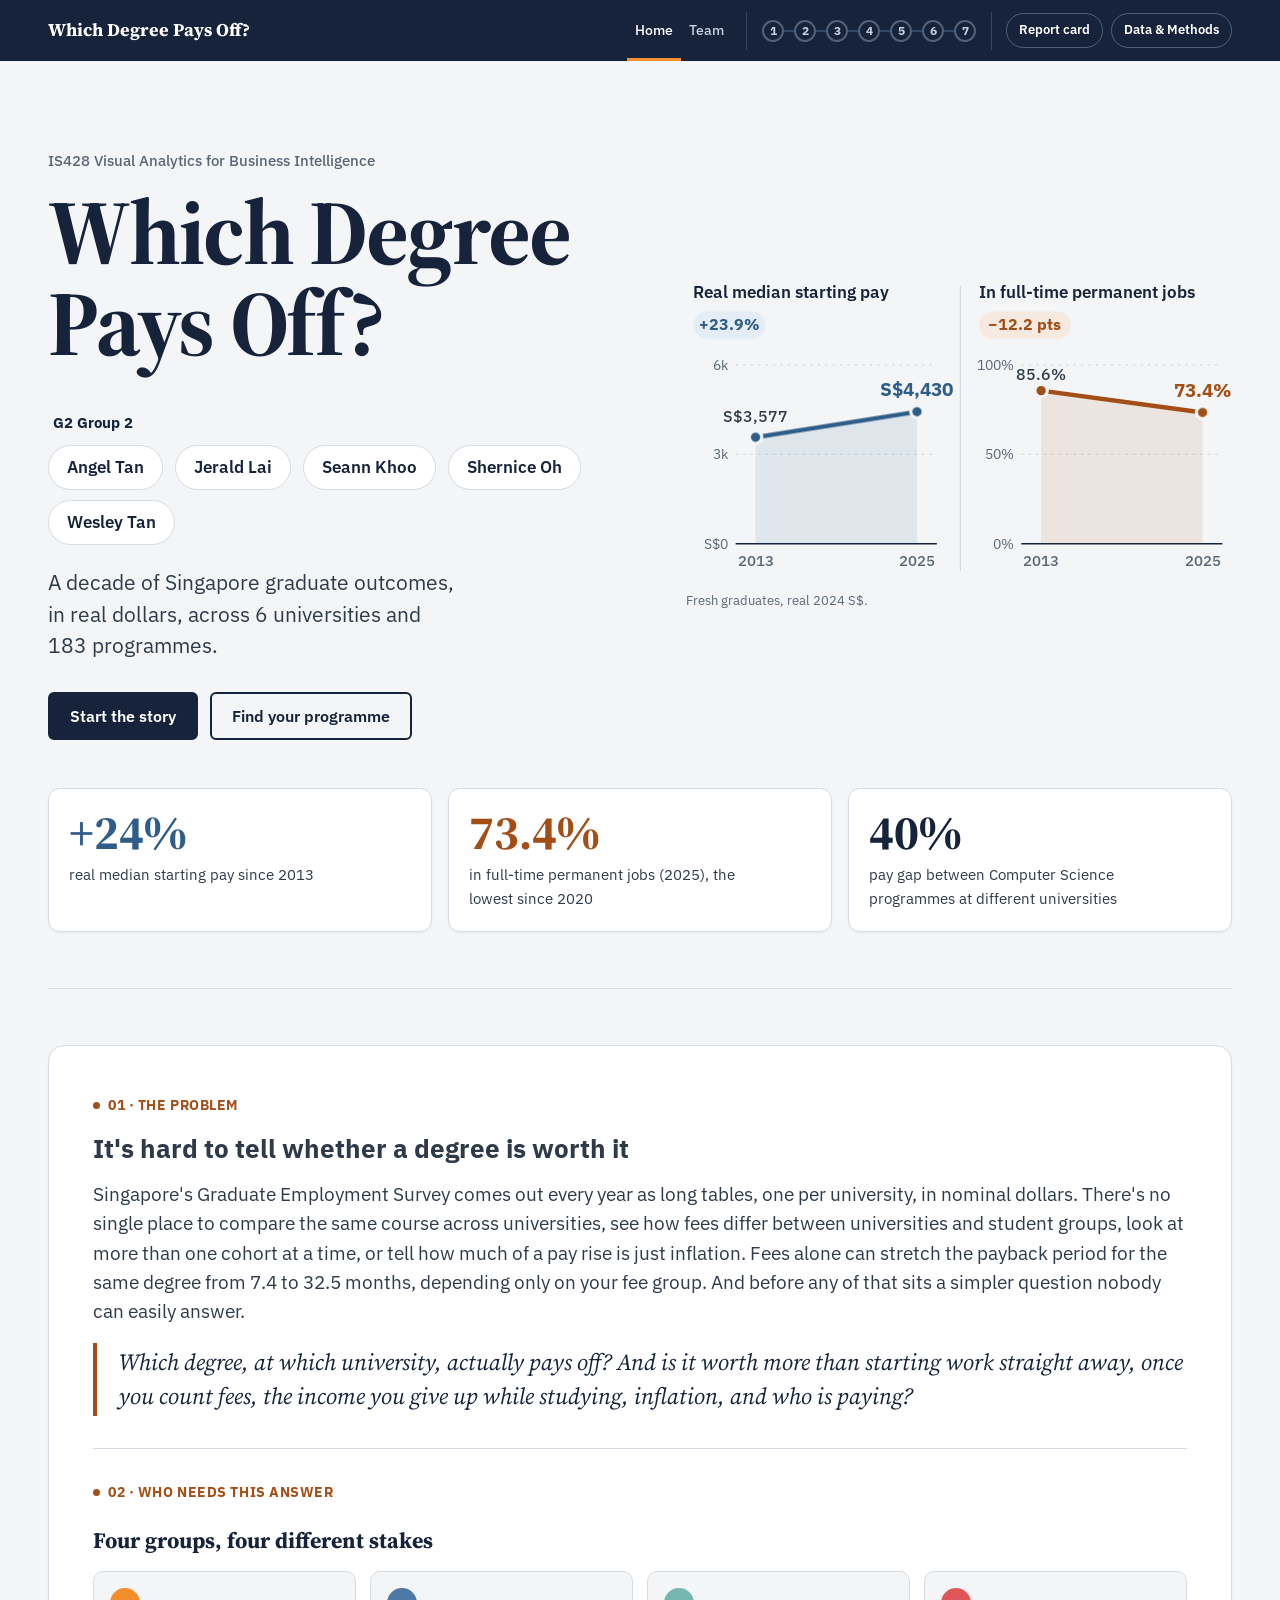
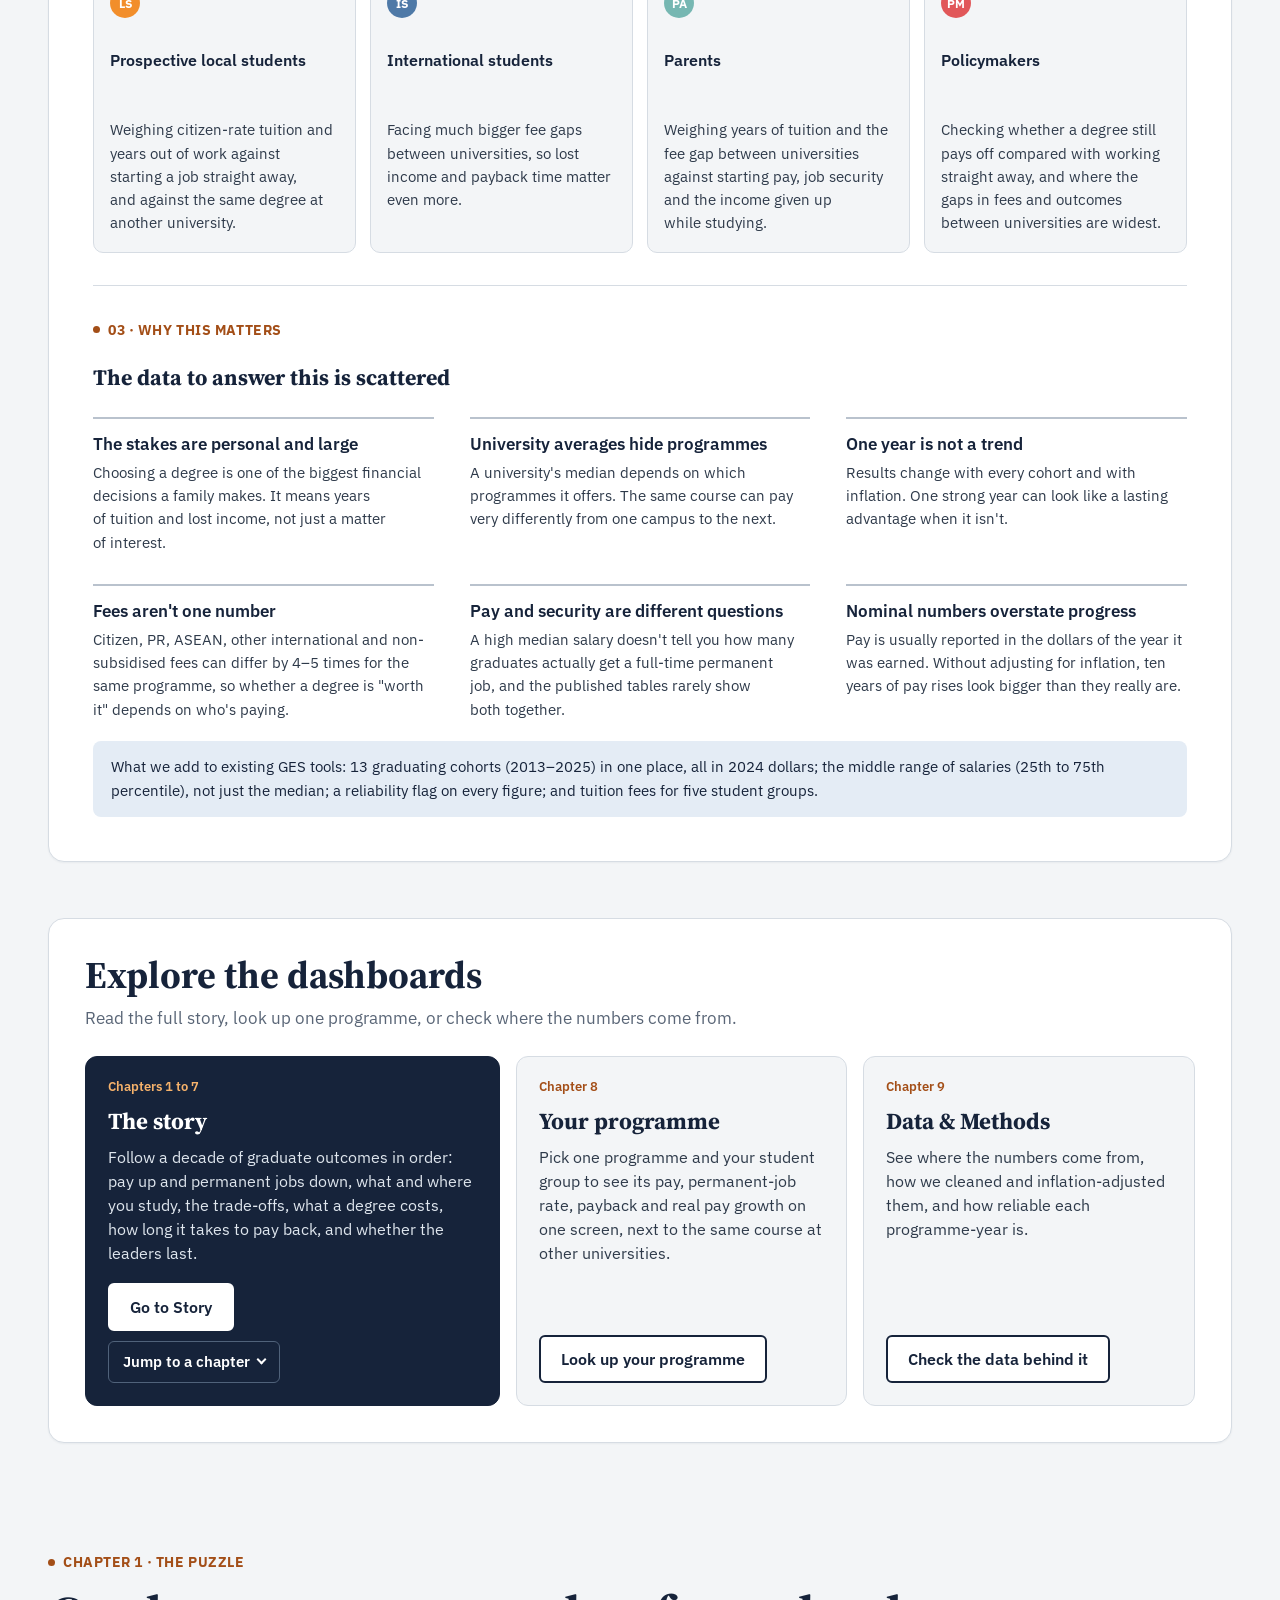
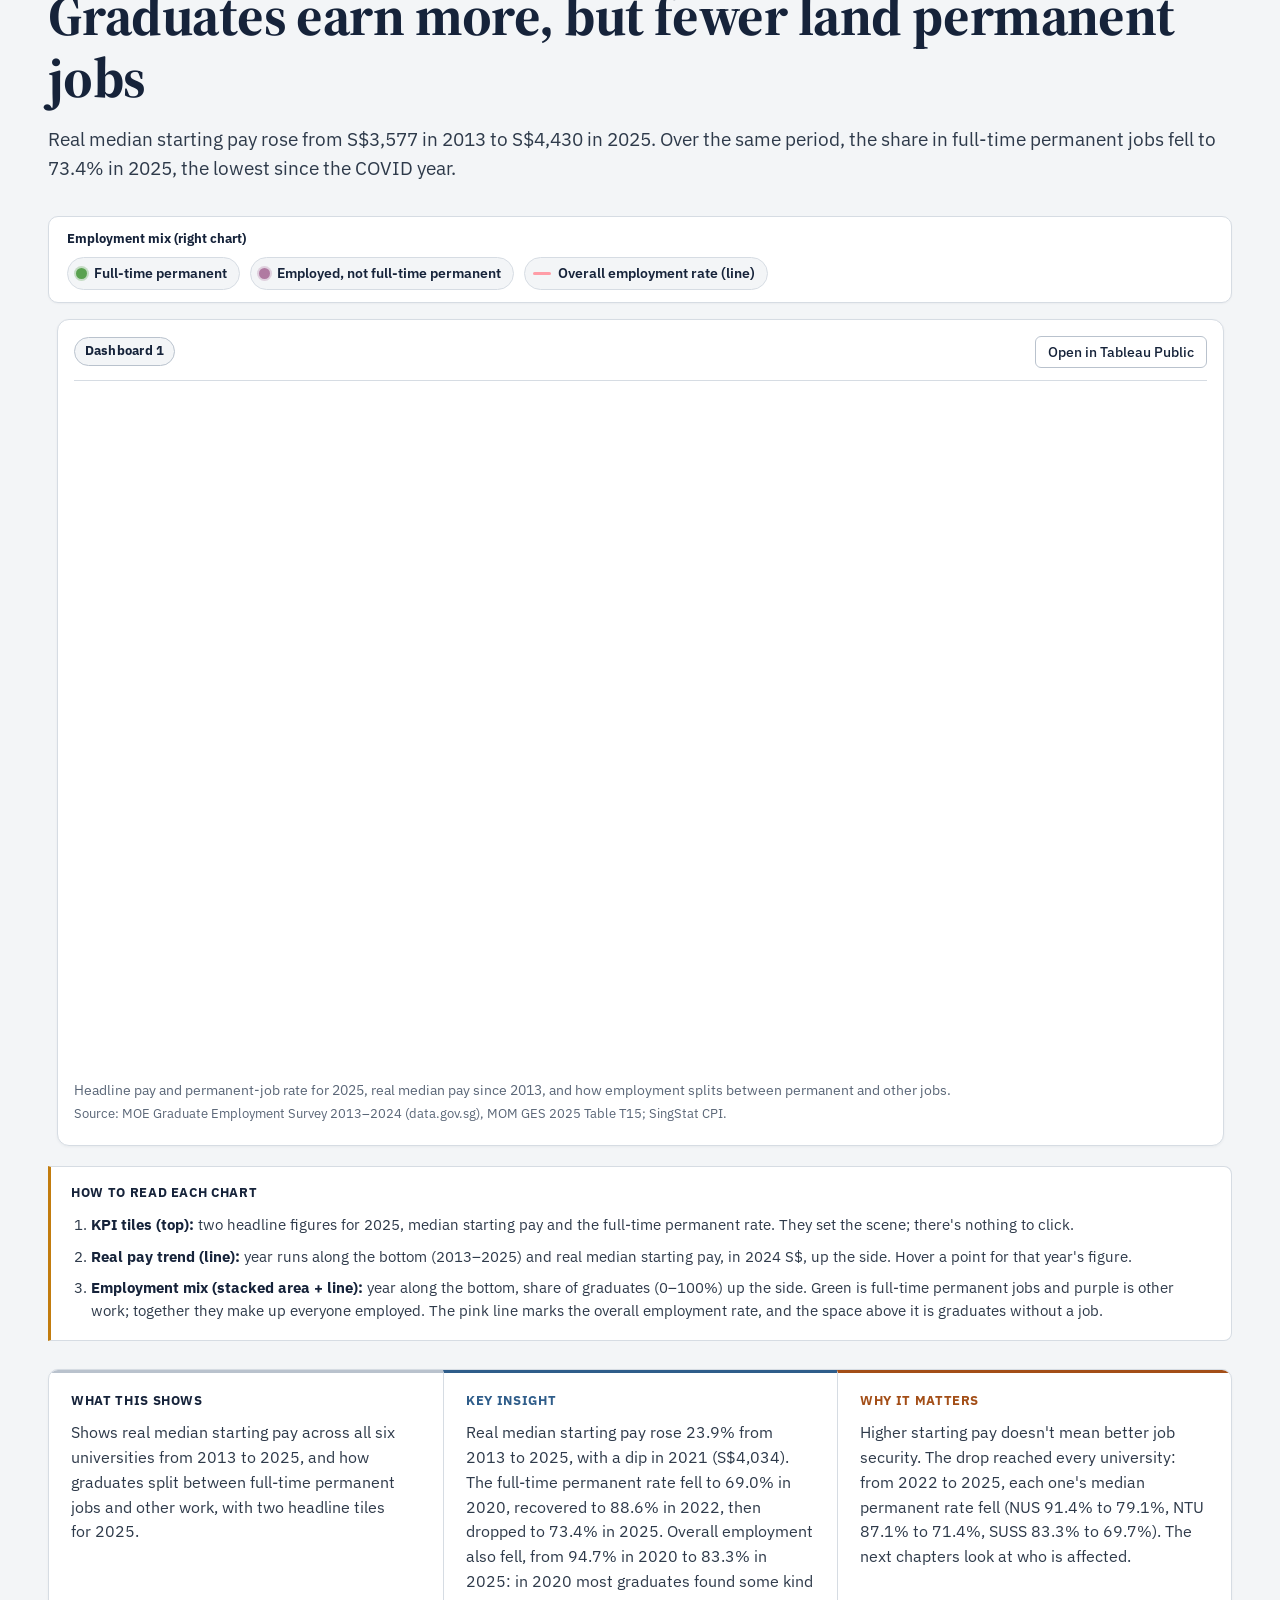
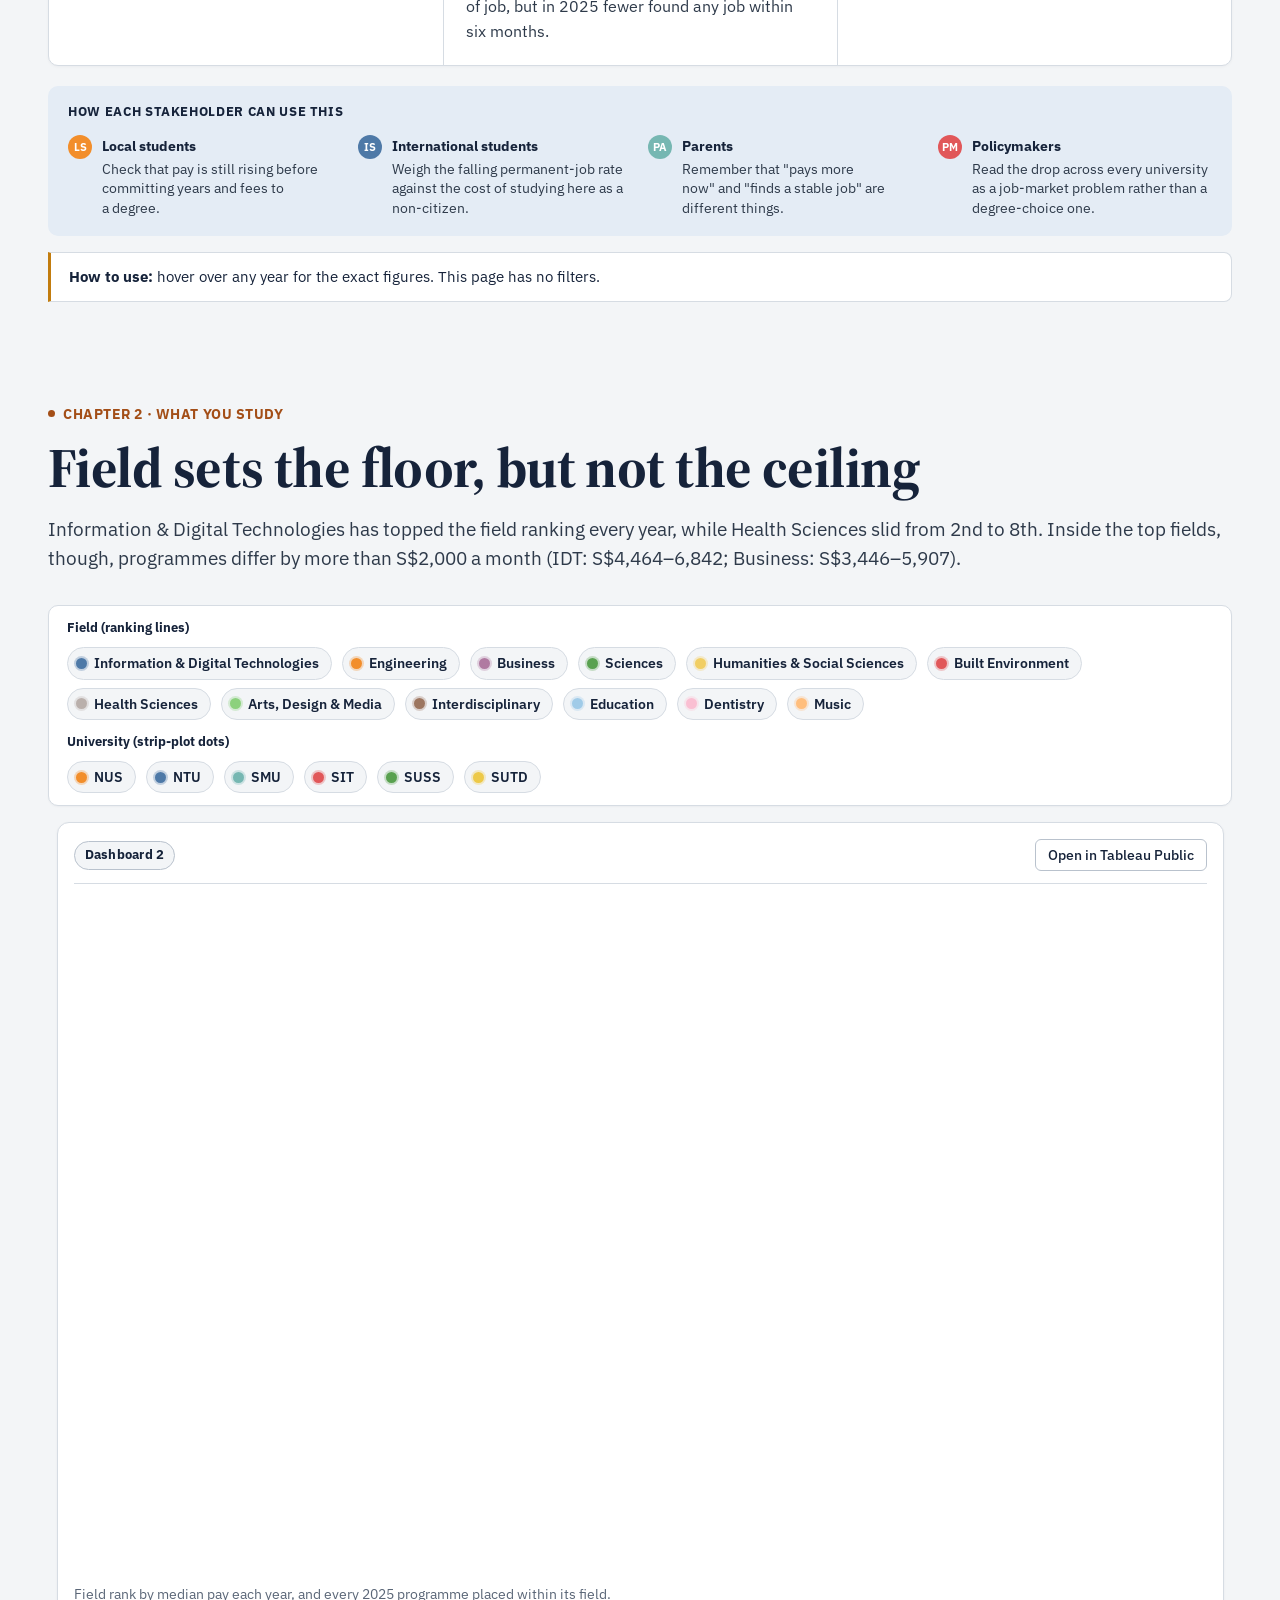
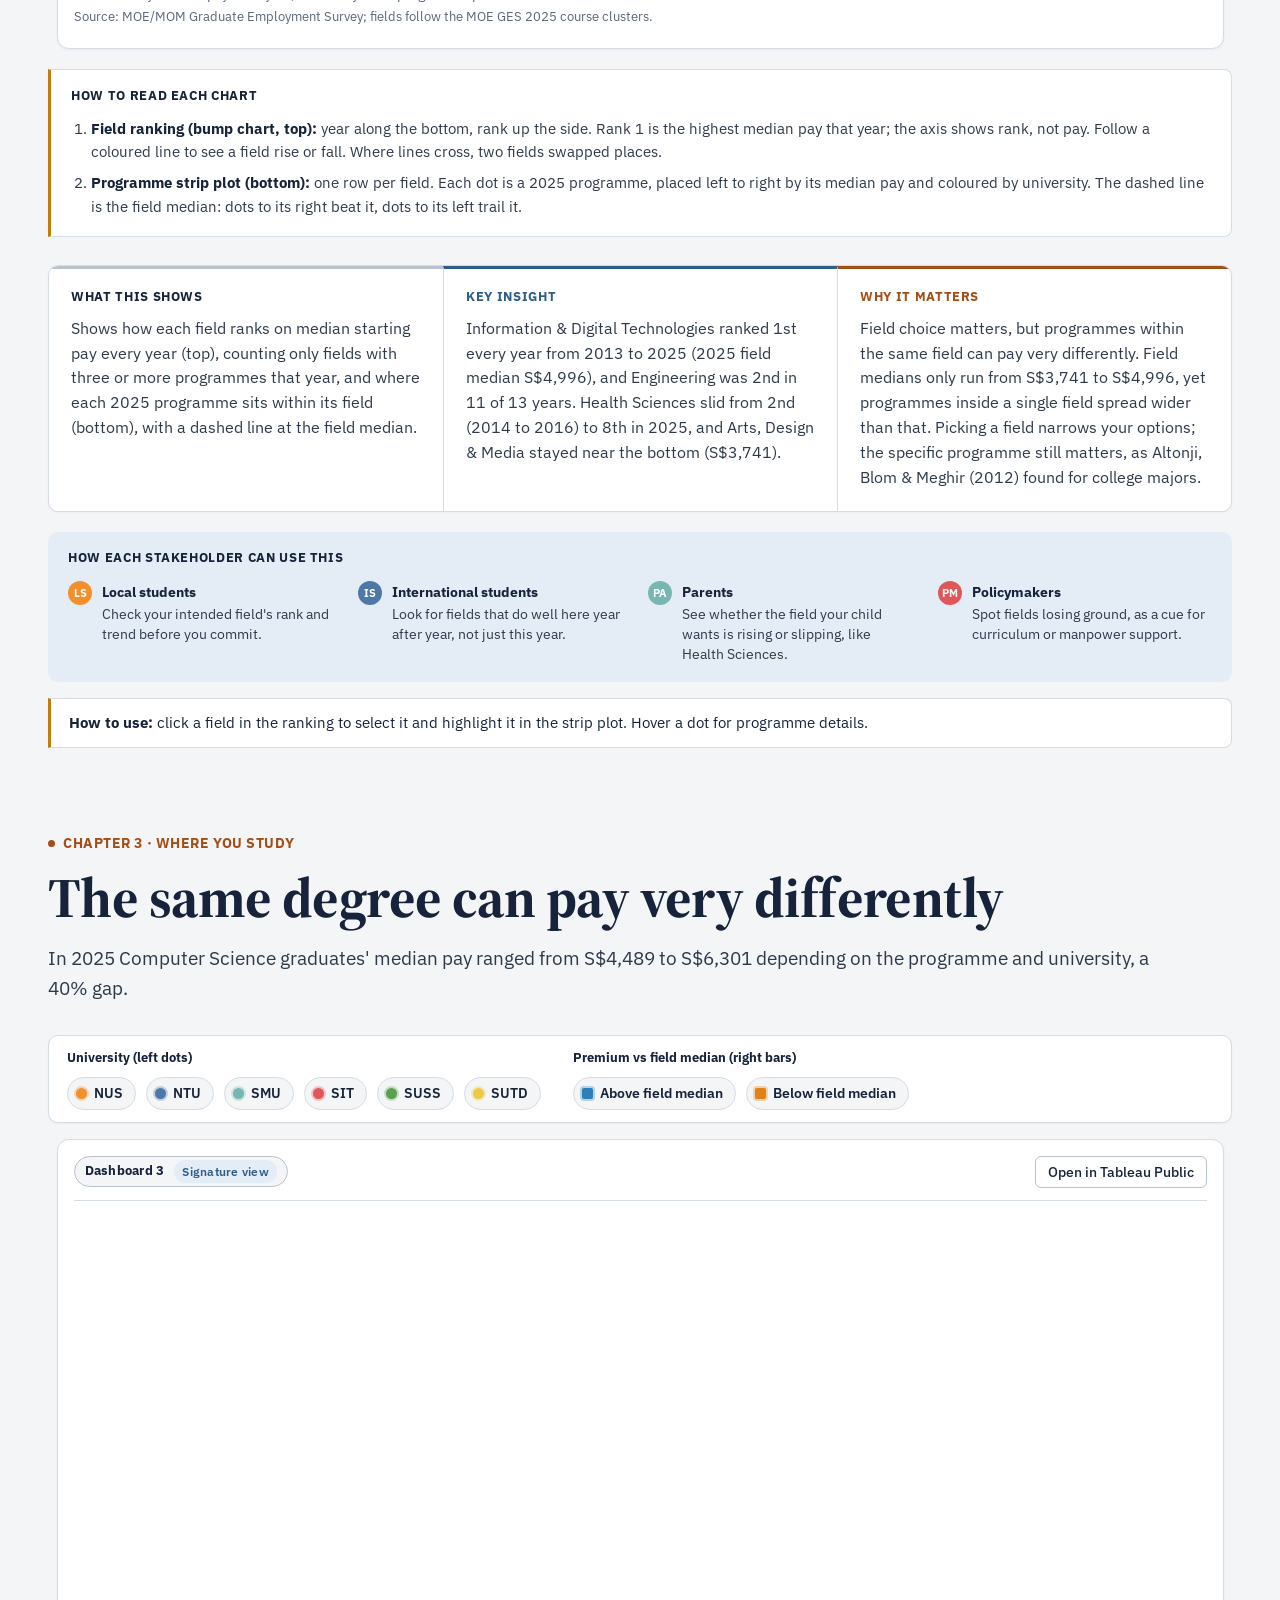
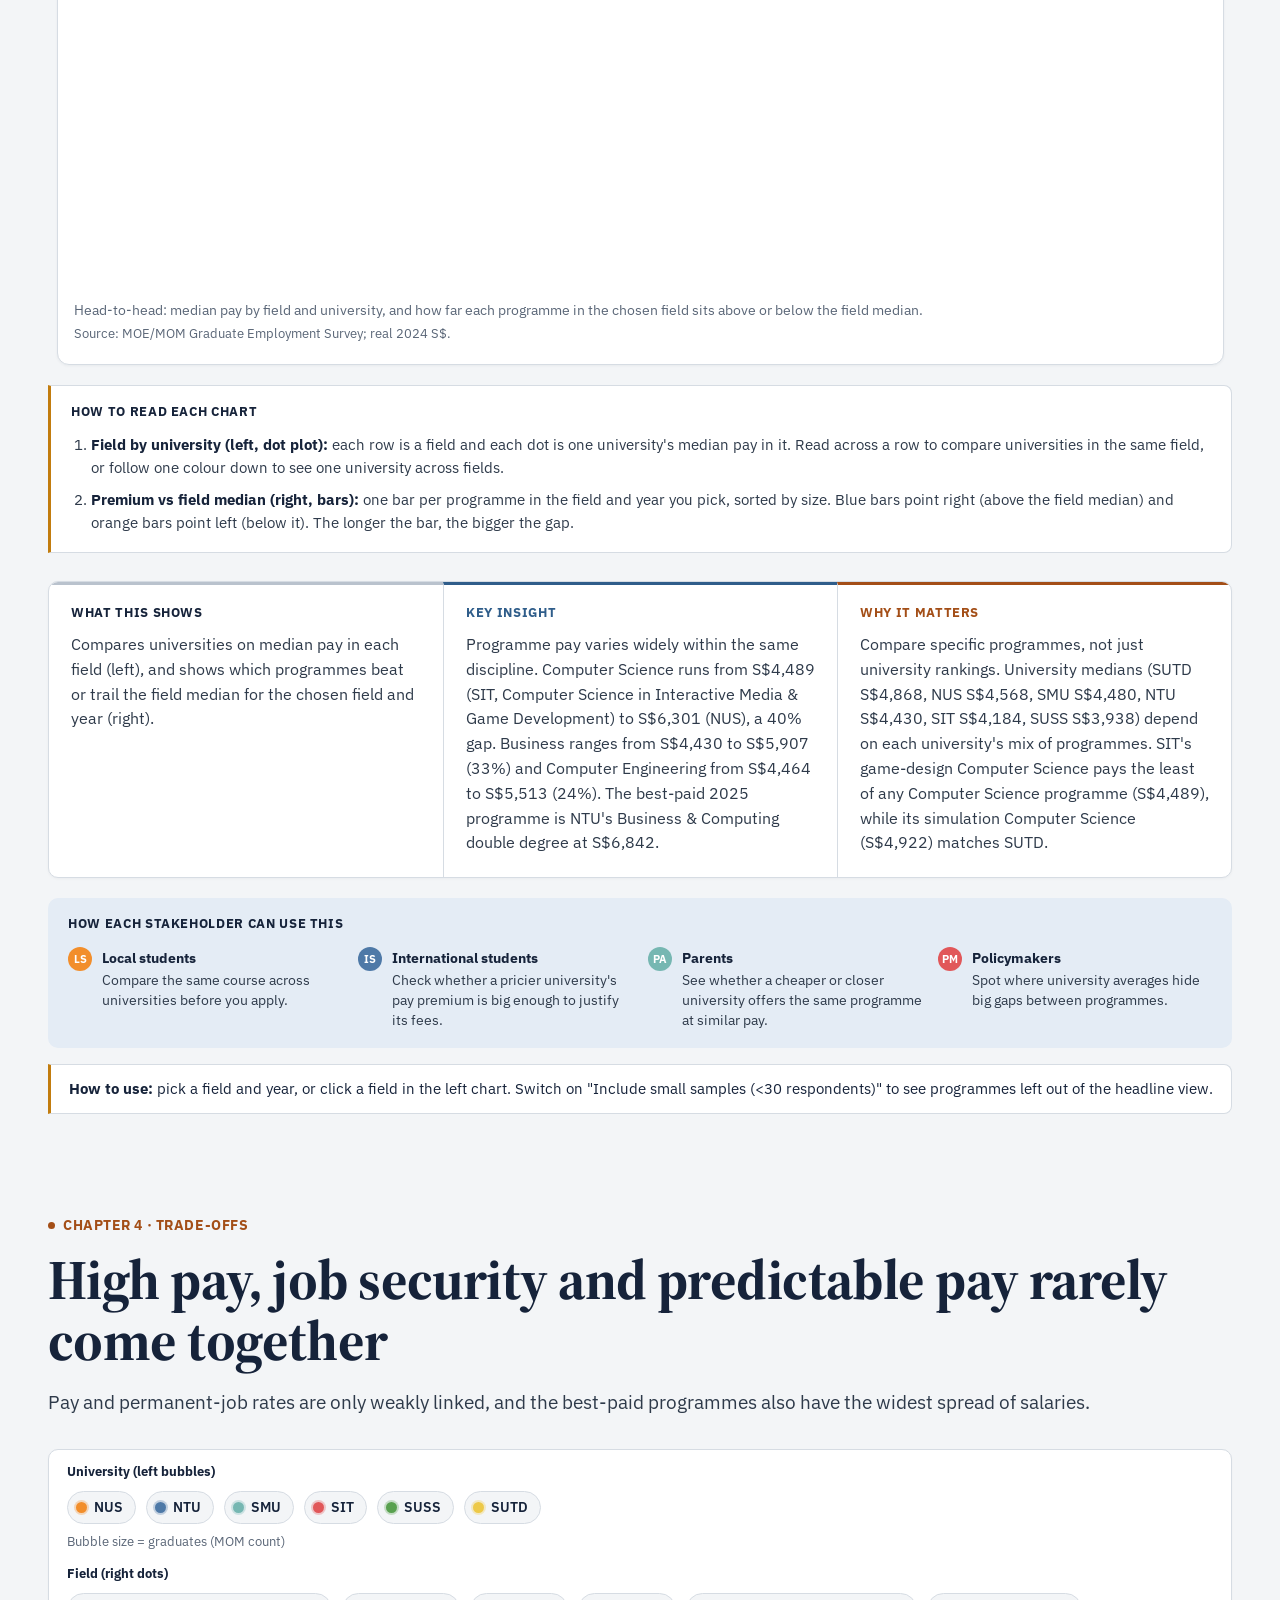
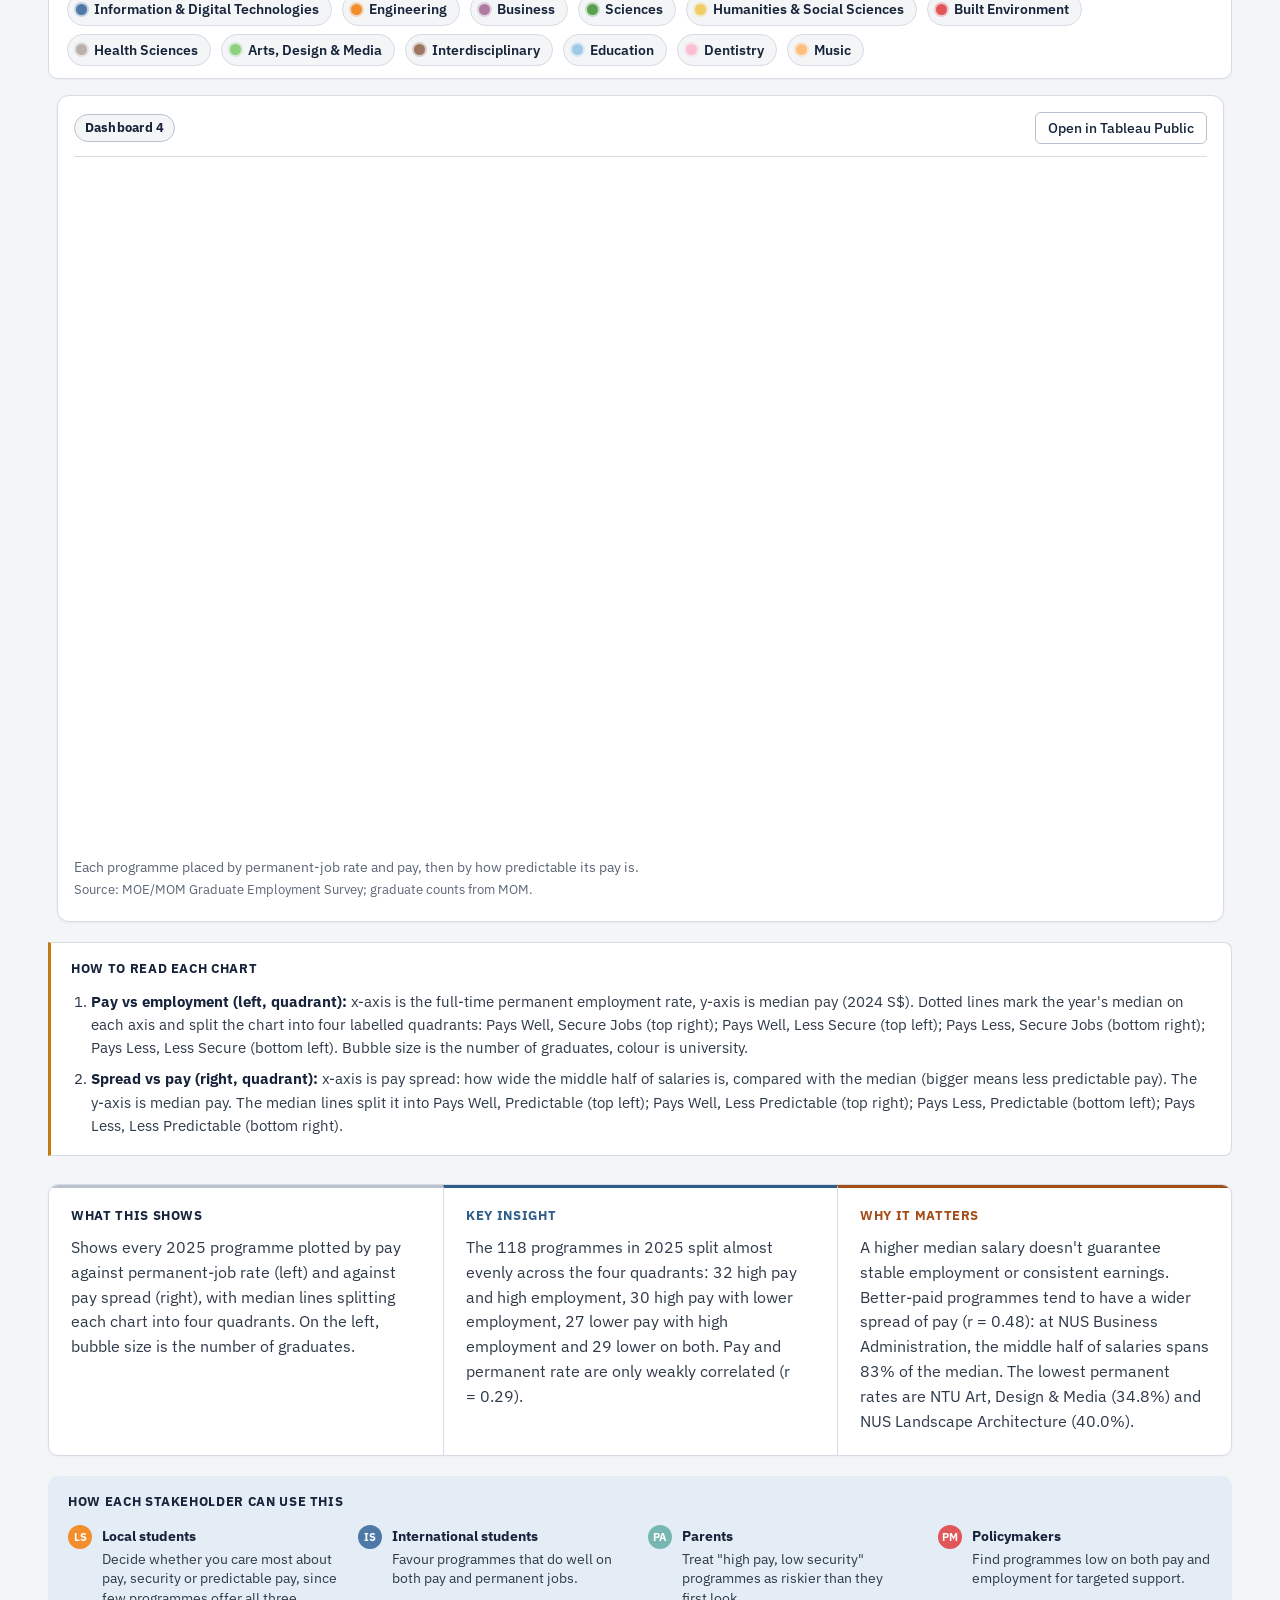
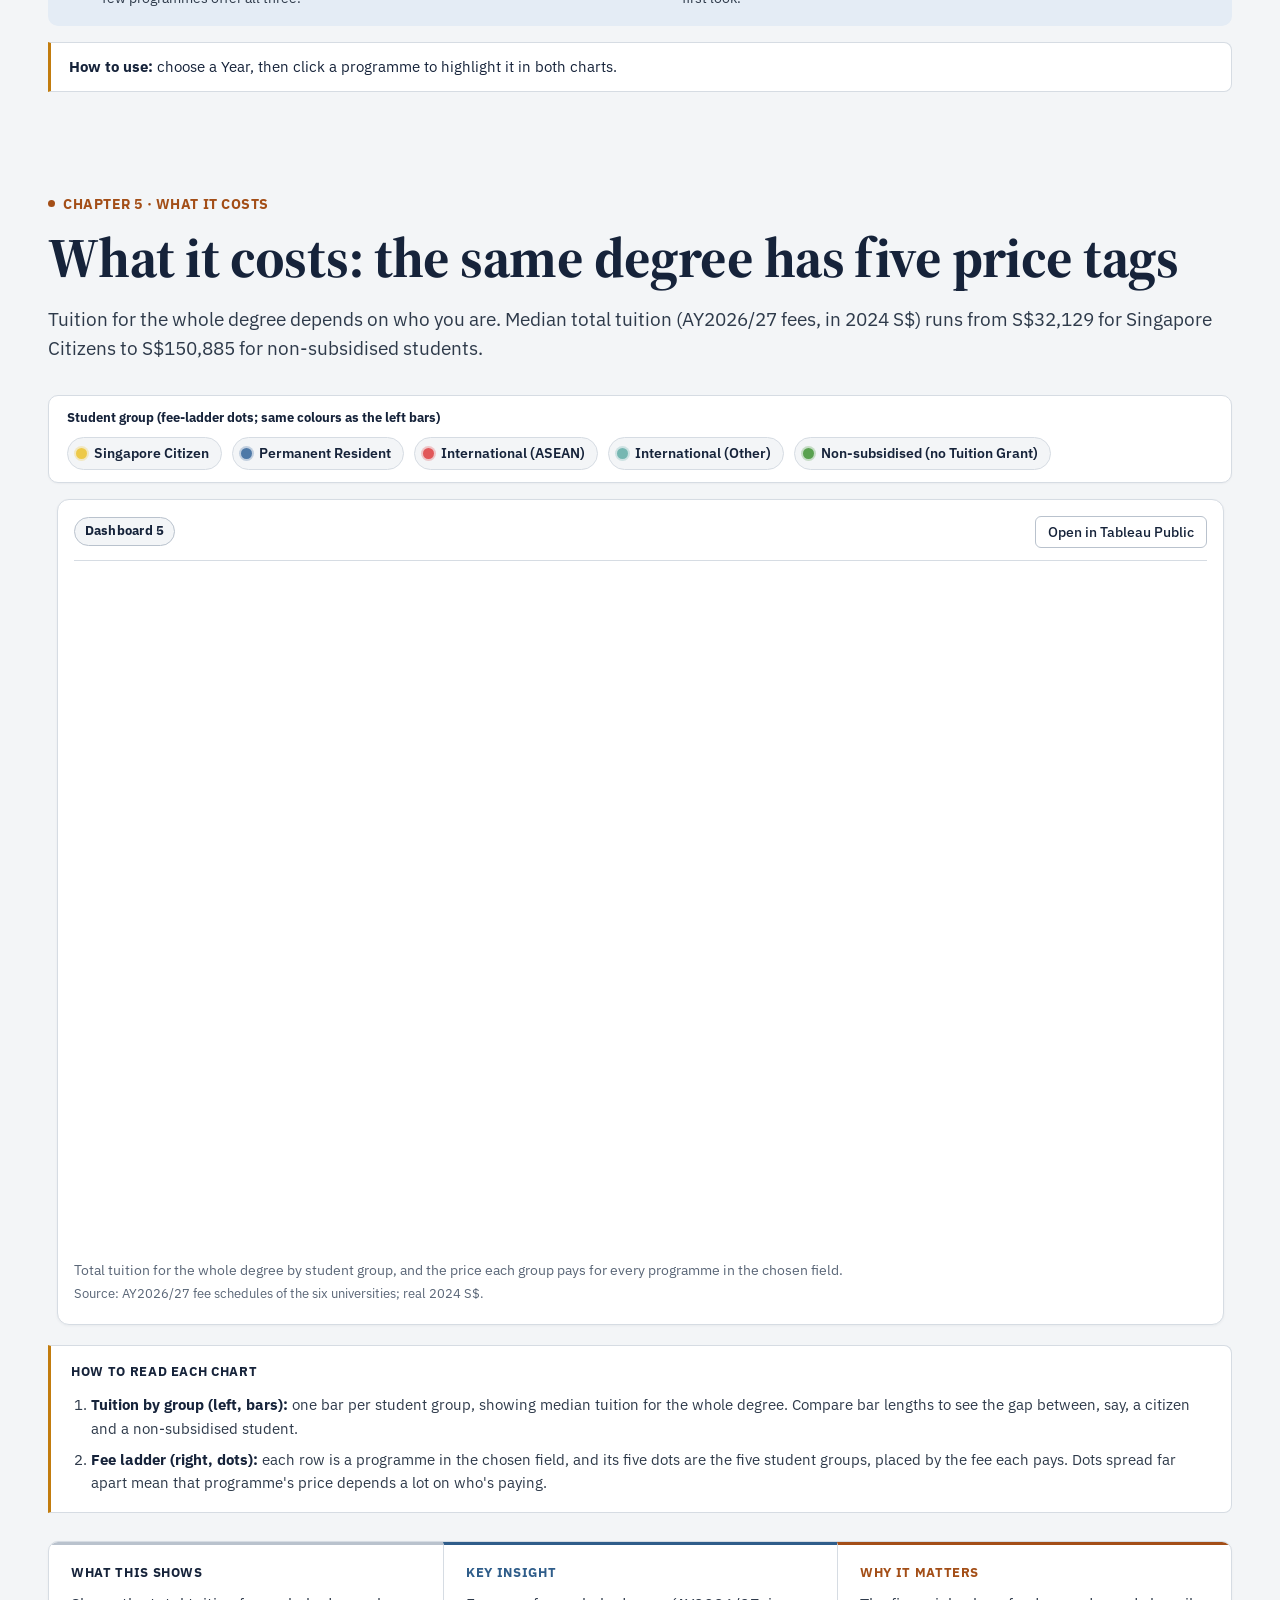
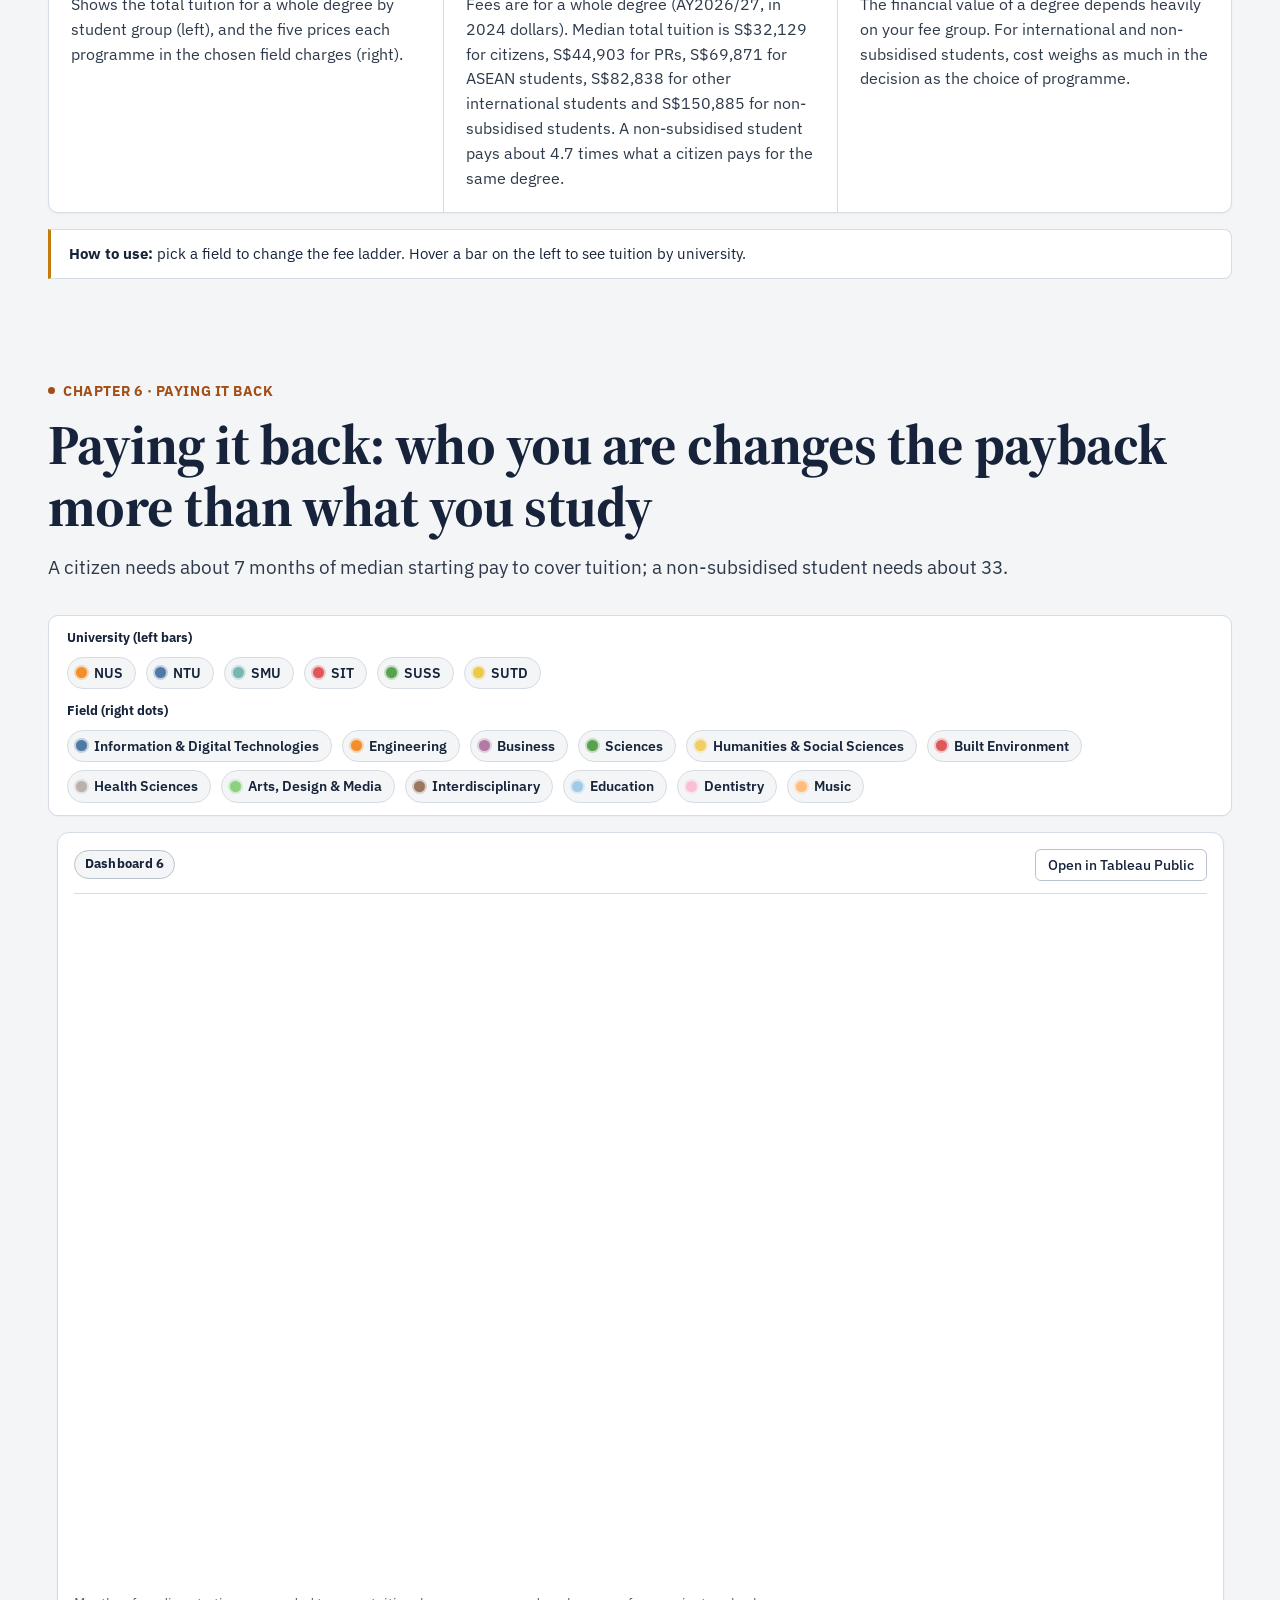
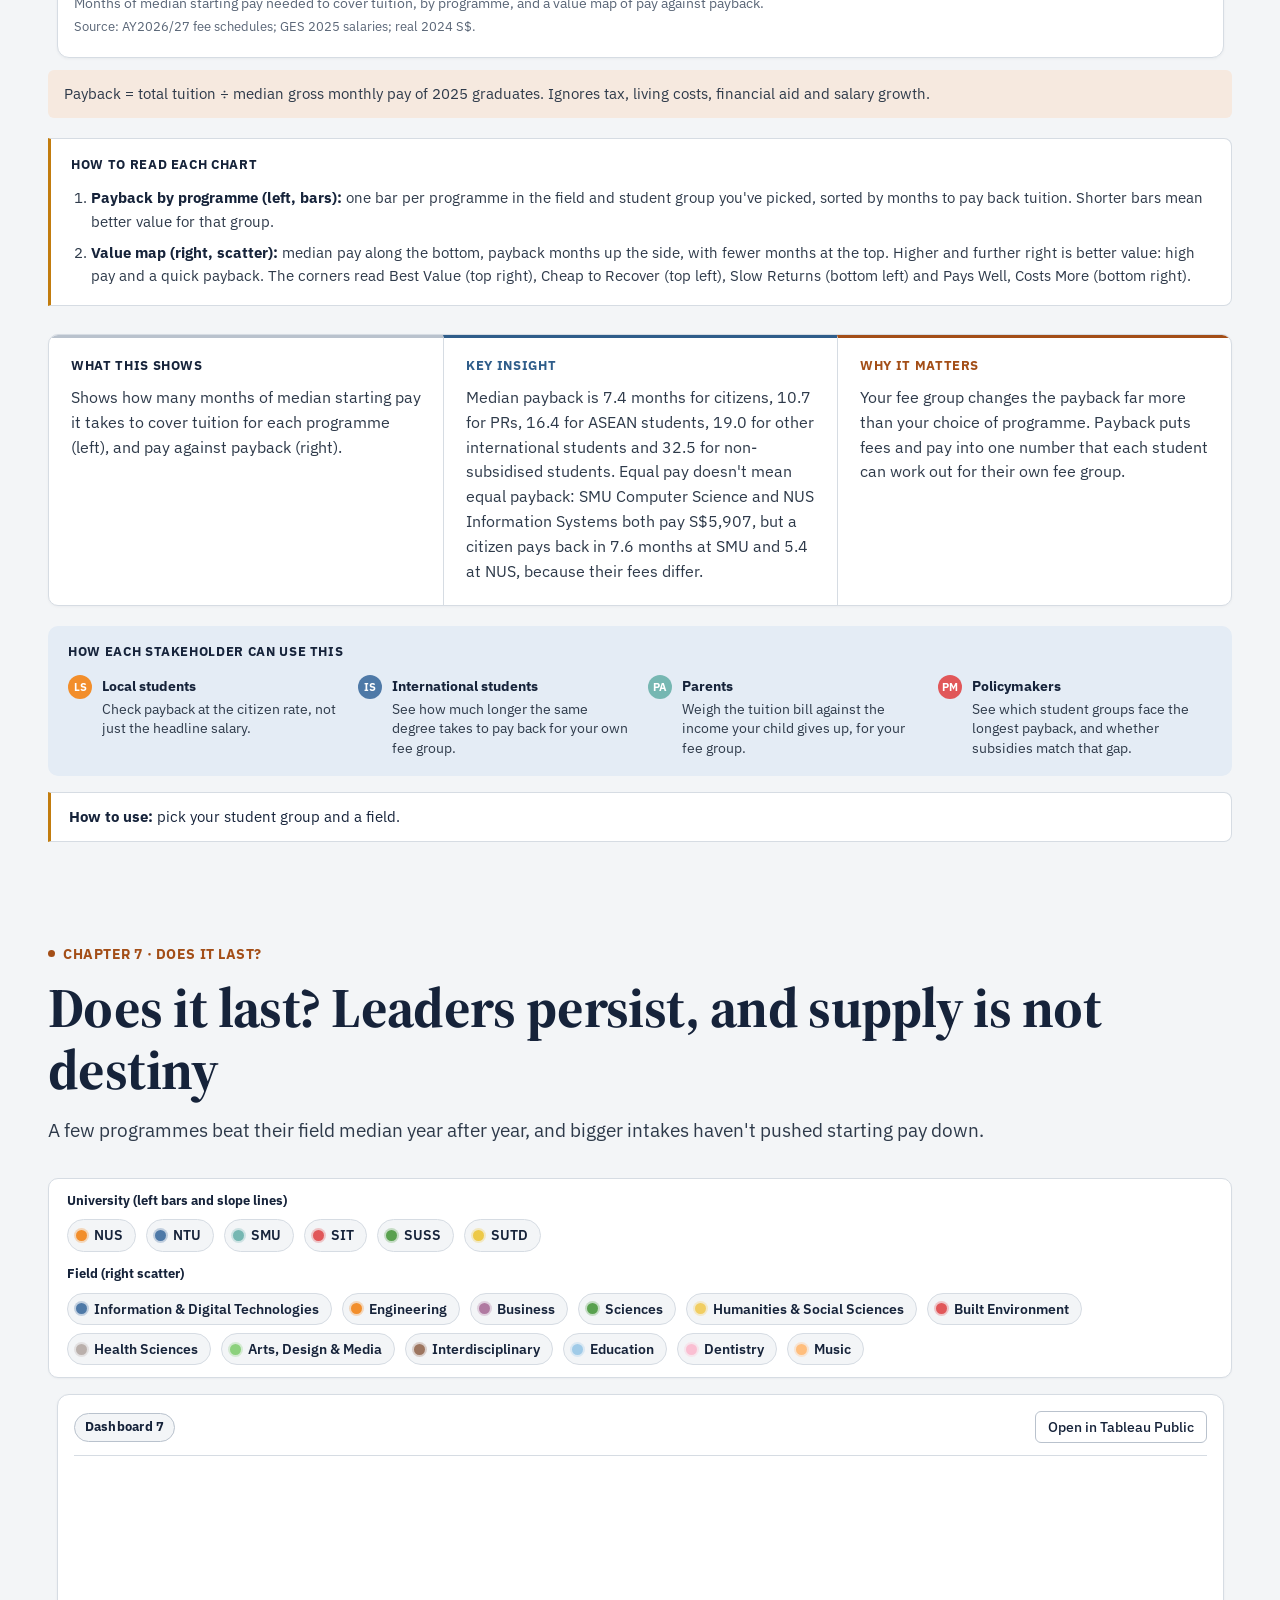
==== commit af798c26: "Final consistency fixes: data sources, wage benchmark, chapter wording Co-Authored-By: Claude Opus 5" ====
--- a/index.html
+++ b/index.html
@@ -445,7 +445,7 @@
             <li><span class="gains-mark" style="--c:var(--sit)">PM</span><div><strong>Policymakers</strong><p>Spot fields losing ground, as a cue for curriculum or manpower support.</p></div></li>
           </ul>
         </div>
-        <p class="how-to"><strong>How to use:</strong> click a field in the ranking to carry it into the later chapters and highlight it in the strip plot. Hover a dot for programme details.</p>
+        <p class="how-to"><strong>How to use:</strong> click a field in the ranking to select it and highlight it in the strip plot. Hover a dot for programme details.</p>
       </section>
 
       <section id="where-you-study" class="chapter" aria-labelledby="ch3-title">
@@ -519,7 +519,7 @@
           </div>
           <div>
             <dt>Why it matters</dt>
-            <dd>Compare specific programmes, not just university rankings. University medians (SUTD S$4,868, NUS S$4,568, SMU S$4,480, NTU S$4,430, SIT S$4,184, SUSS S$3,938) depend on each university's mix of programmes. SIT's game-design Computer Science pays like an arts degree, while its simulation Computer Science (S$4,922) matches SUTD.</dd>
+            <dd>Compare specific programmes, not just university rankings. University medians (SUTD S$4,868, NUS S$4,568, SMU S$4,480, NTU S$4,430, SIT S$4,184, SUSS S$3,938) depend on each university's mix of programmes. SIT's game-design Computer Science pays the least of any Computer Science programme (S$4,489), while its simulation Computer Science (S$4,922) matches SUTD.</dd>
           </div>
         </dl>
         <div class="gains" aria-label="How each stakeholder can use this dashboard">
@@ -1200,7 +1200,7 @@
         <details>
           <summary><span>Data sources</span><span class="acc-toggle" aria-hidden="true"><svg viewBox="0 0 24 24" fill="none" stroke="currentColor" stroke-width="2" stroke-linecap="round"><path d="M12 5v14M5 12h14"/></svg></span></summary>
           <div class="acc-body">
-            <p class="acc-tldr">We combined six public datasets from 2013 to 2025 into one table of <strong>1,615 programme-years</strong> covering 183 programmes.</p>
+            <p class="acc-tldr">We combined four public datasets from 2013 to 2025 into one table of <strong>1,615 programme-years</strong> covering 183 programmes. The Graduate Employment Survey comes in two parts: 2013–2024 from data.gov.sg and 2025 from MOM's Table T15.</p>
             <h4>Surveys (outcomes)</h4>
             <ul>
             <li><strong>Graduate Employment Survey, 2013–2024</strong>, for NTU, NUS, SIT, SMU, SUSS and SUTD (MOE, via data.gov.sg): 1,550 rows of employment rates and salary percentiles by degree.</li>
@@ -1211,10 +1211,9 @@
             <li><strong>Graduates from Institutions of Higher Learning, 2015–2025</strong> (MOM): graduate numbers by course.</li>
             <li><strong>AY2026/27 tuition fee schedules</strong>, from each university's own fee pages. We matched 140 of 150 current programmes.</li>
             </ul>
-            <h4>Benchmarks</h4>
+            <h4>Inflation adjustment</h4>
             <ul>
             <li><strong>Consumer Price Index</strong>, monthly, 2024 = 100 (SingStat): used to turn salaries and fees into 2024 dollars.</li>
-            <li><strong>Labour Force Survey income tables</strong> (MOM/SingStat): national wage context only, never used to rank programmes.</li>
             </ul>
           </div>
         </details>
@@ -1254,7 +1253,6 @@
             <li><strong>Outcomes are ranges, not single numbers:</strong> each programme-year shows its median plus the 25th and 75th percentiles.</li>
             <li><strong>Universities are compared</strong> within a field or discipline, never across unrelated ones.</li>
             <li><strong>Small samples and late surveys are set aside, not hidden.</strong> Rows under 30 respondents stay out of headline views. Law, Medicine, Pharmacy, Architecture and BMS &amp; Chinese Medicine graduates are surveyed later, so they're left out of fresh-graduate charts.</li>
-            <li><strong>National occupational wages</strong> are field-level context only and never used to rank programmes.</li>
             <li><strong>Student groups</strong> follow each university's own fee categories: Singapore Citizen, Permanent Resident, International (ASEAN), International (Other) and Non-subsidised (no Tuition Grant).</li>
             </ol>
           </div>
@@ -1286,7 +1284,7 @@
             <h4>Payback and scope</h4>
             <ul>
             <li>Payback leaves out tax, CPF, living costs, financial aid, loans and pay growth, and pairs AY2026/27 fees with 2025 salaries.</li>
-            <li>Wage benchmarks are context only. Polytechnic GES isn't included yet.</li>
+            <li>Polytechnic GES isn't included yet.</li>
             </ul>
           </div>
         </details>
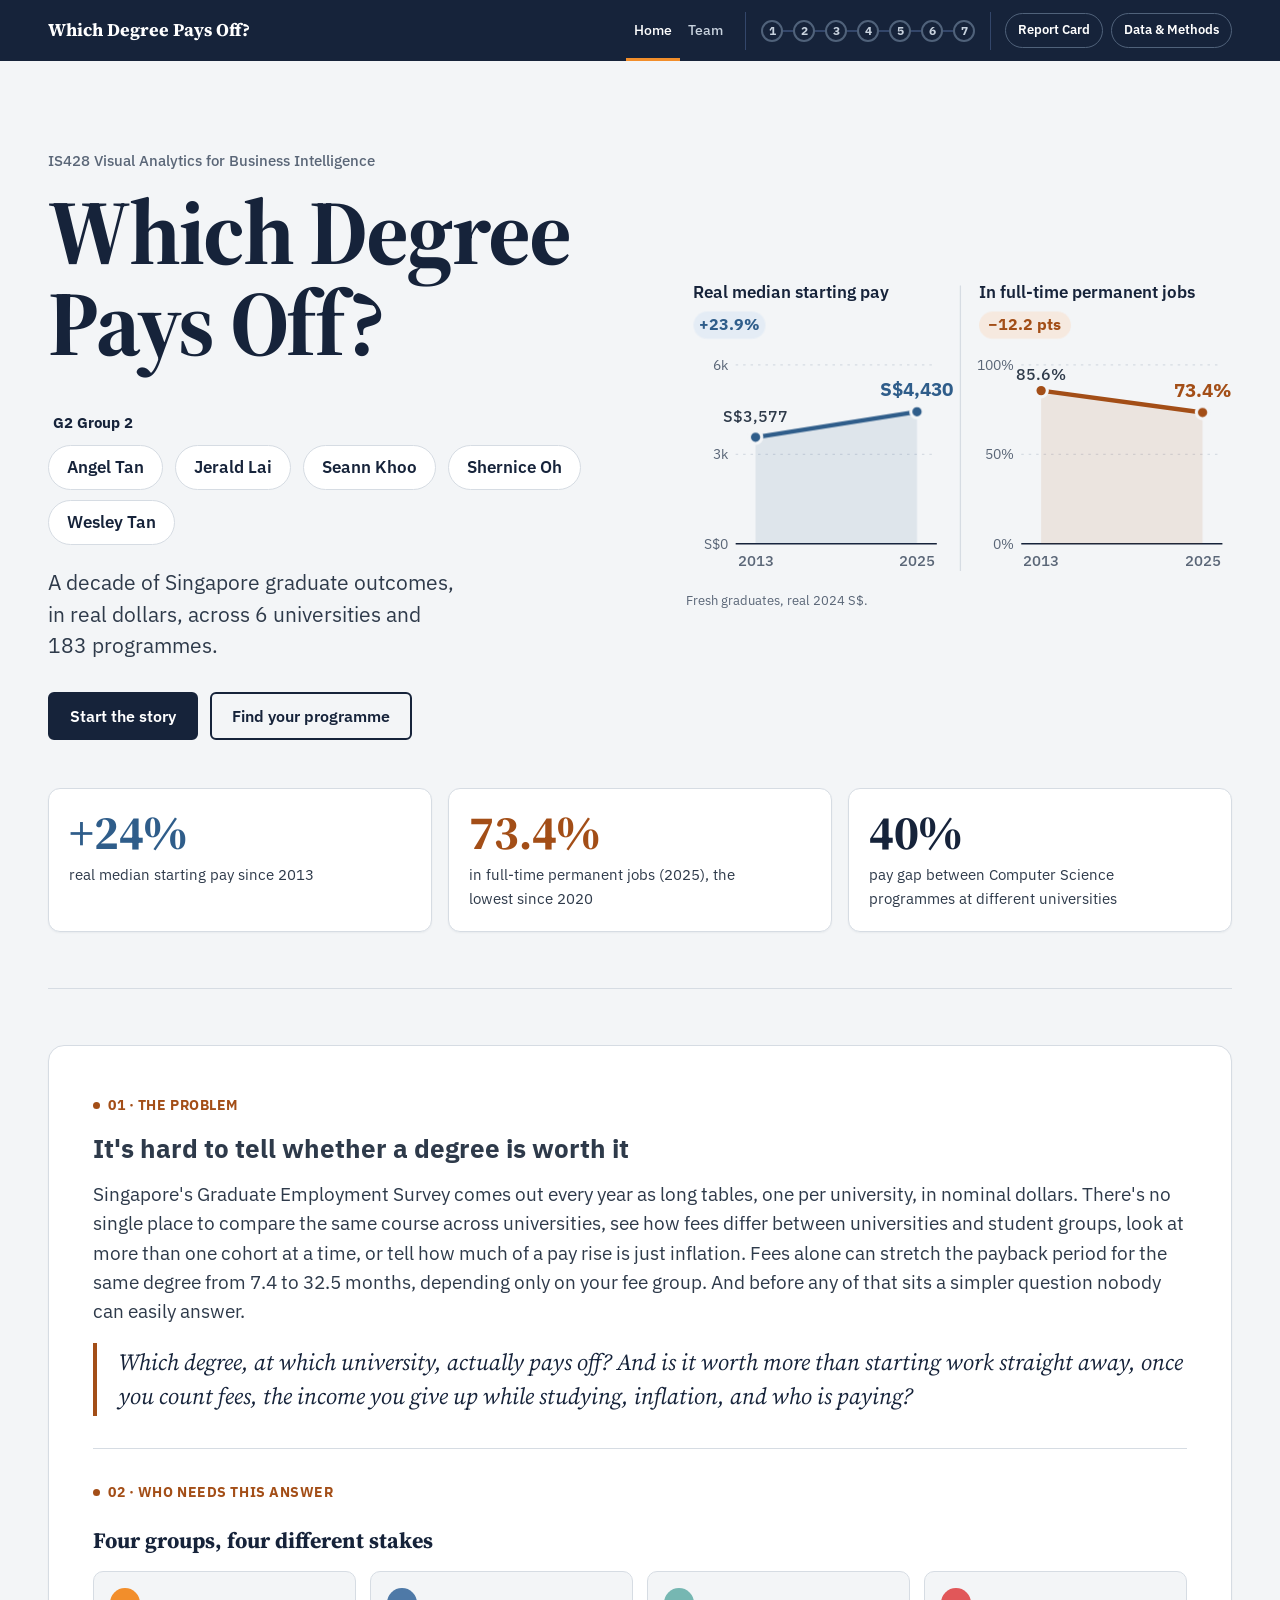
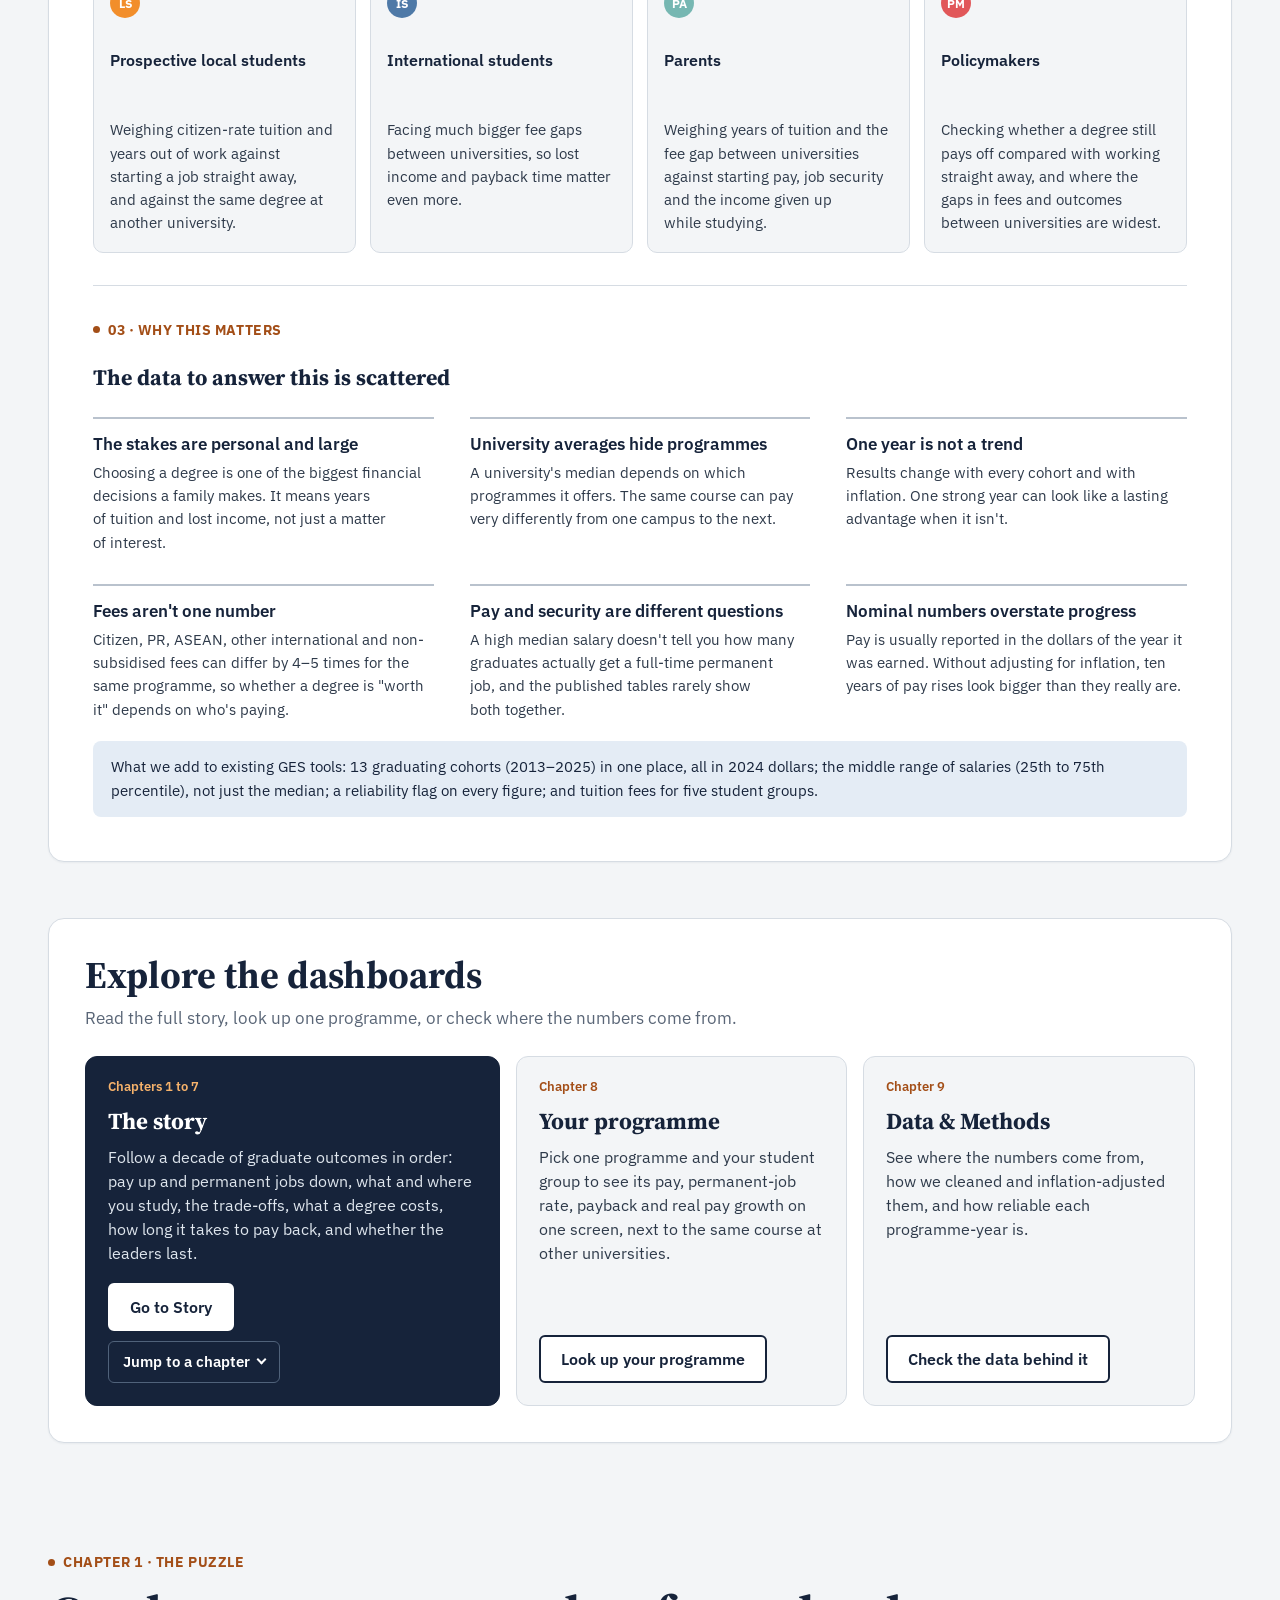
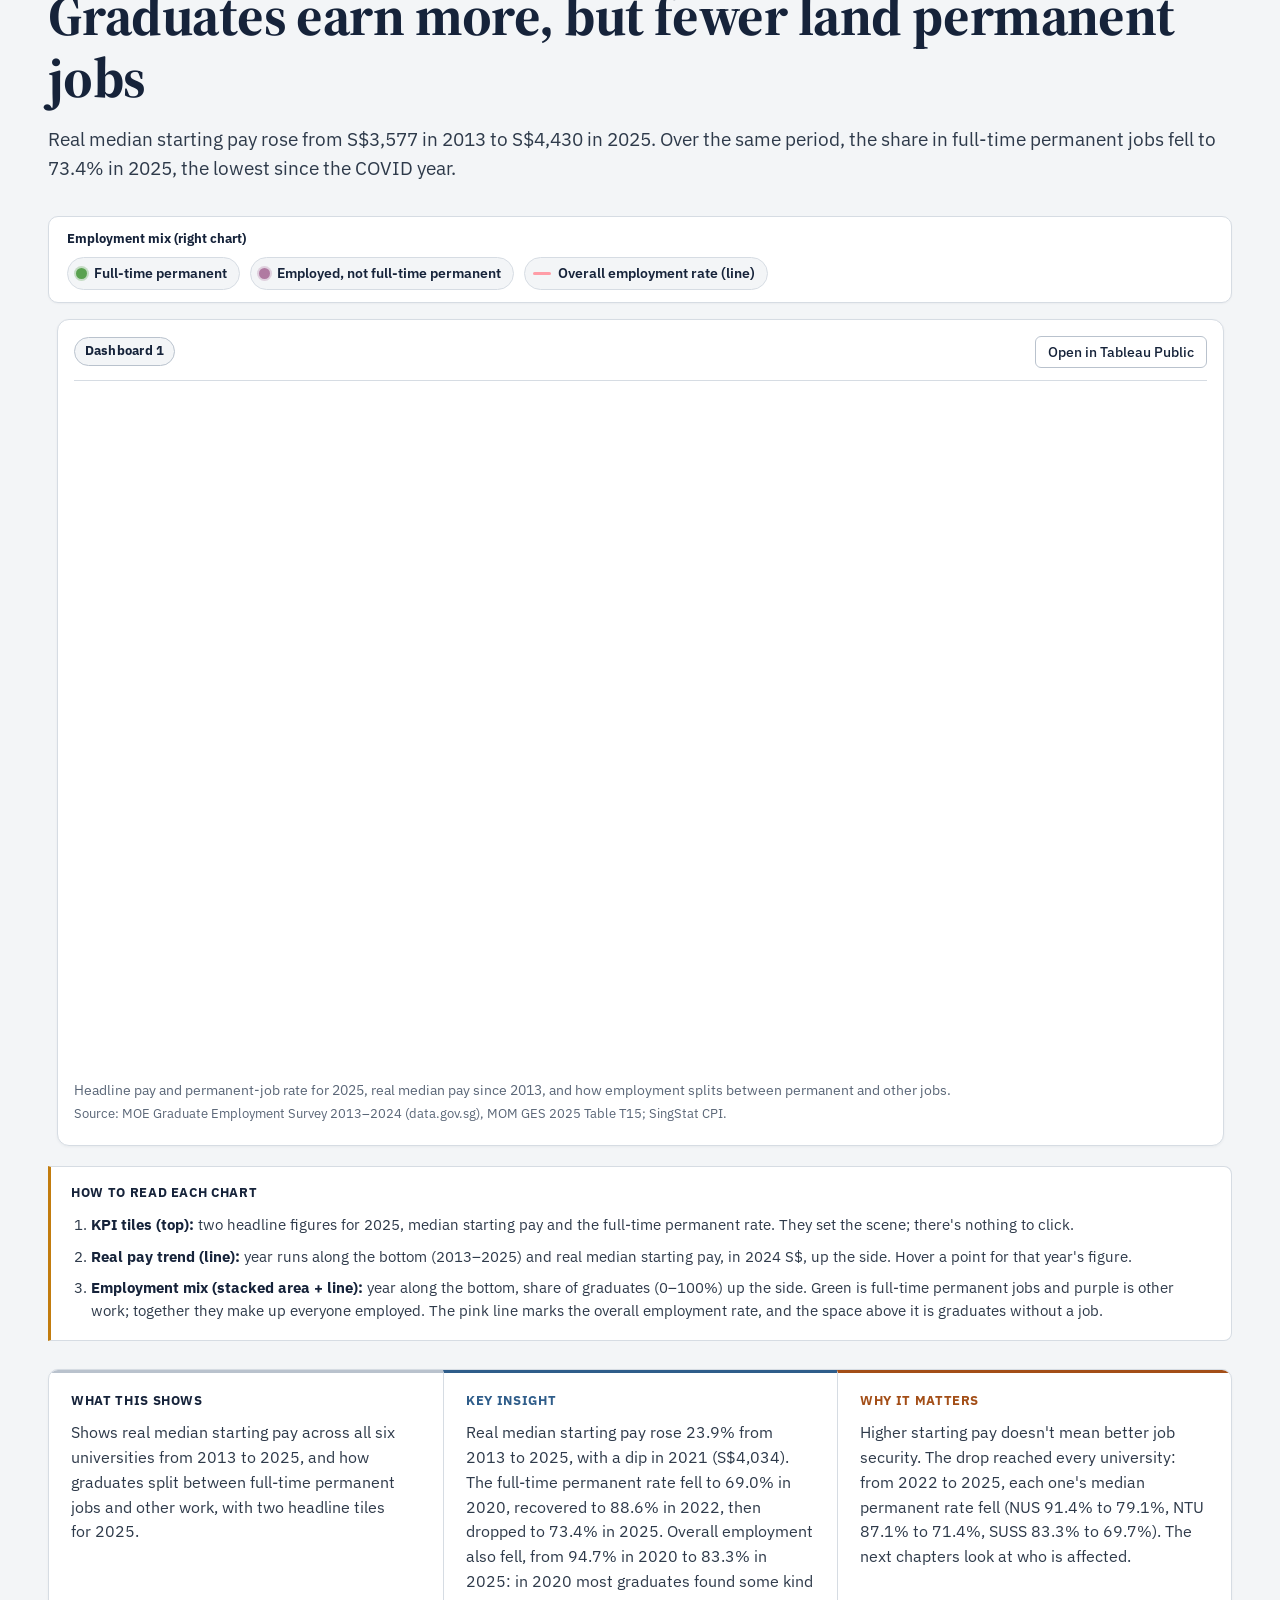
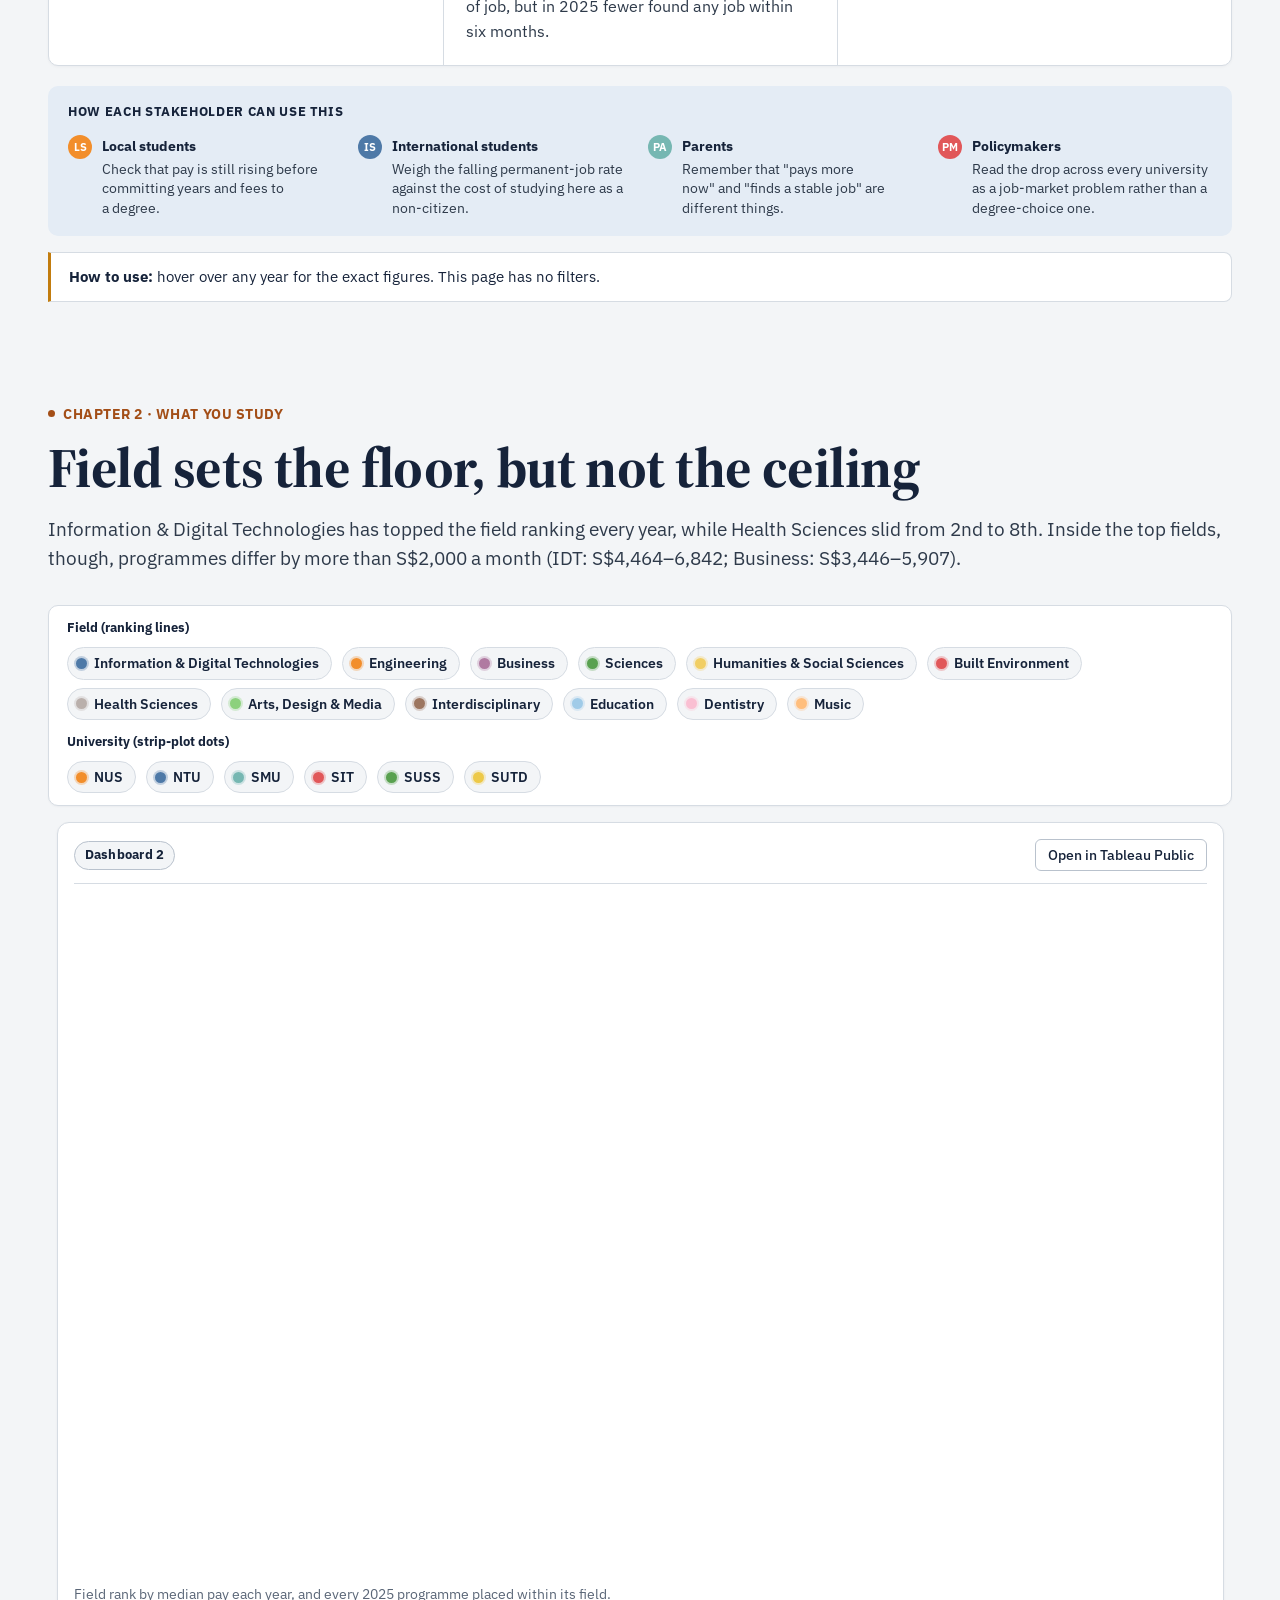
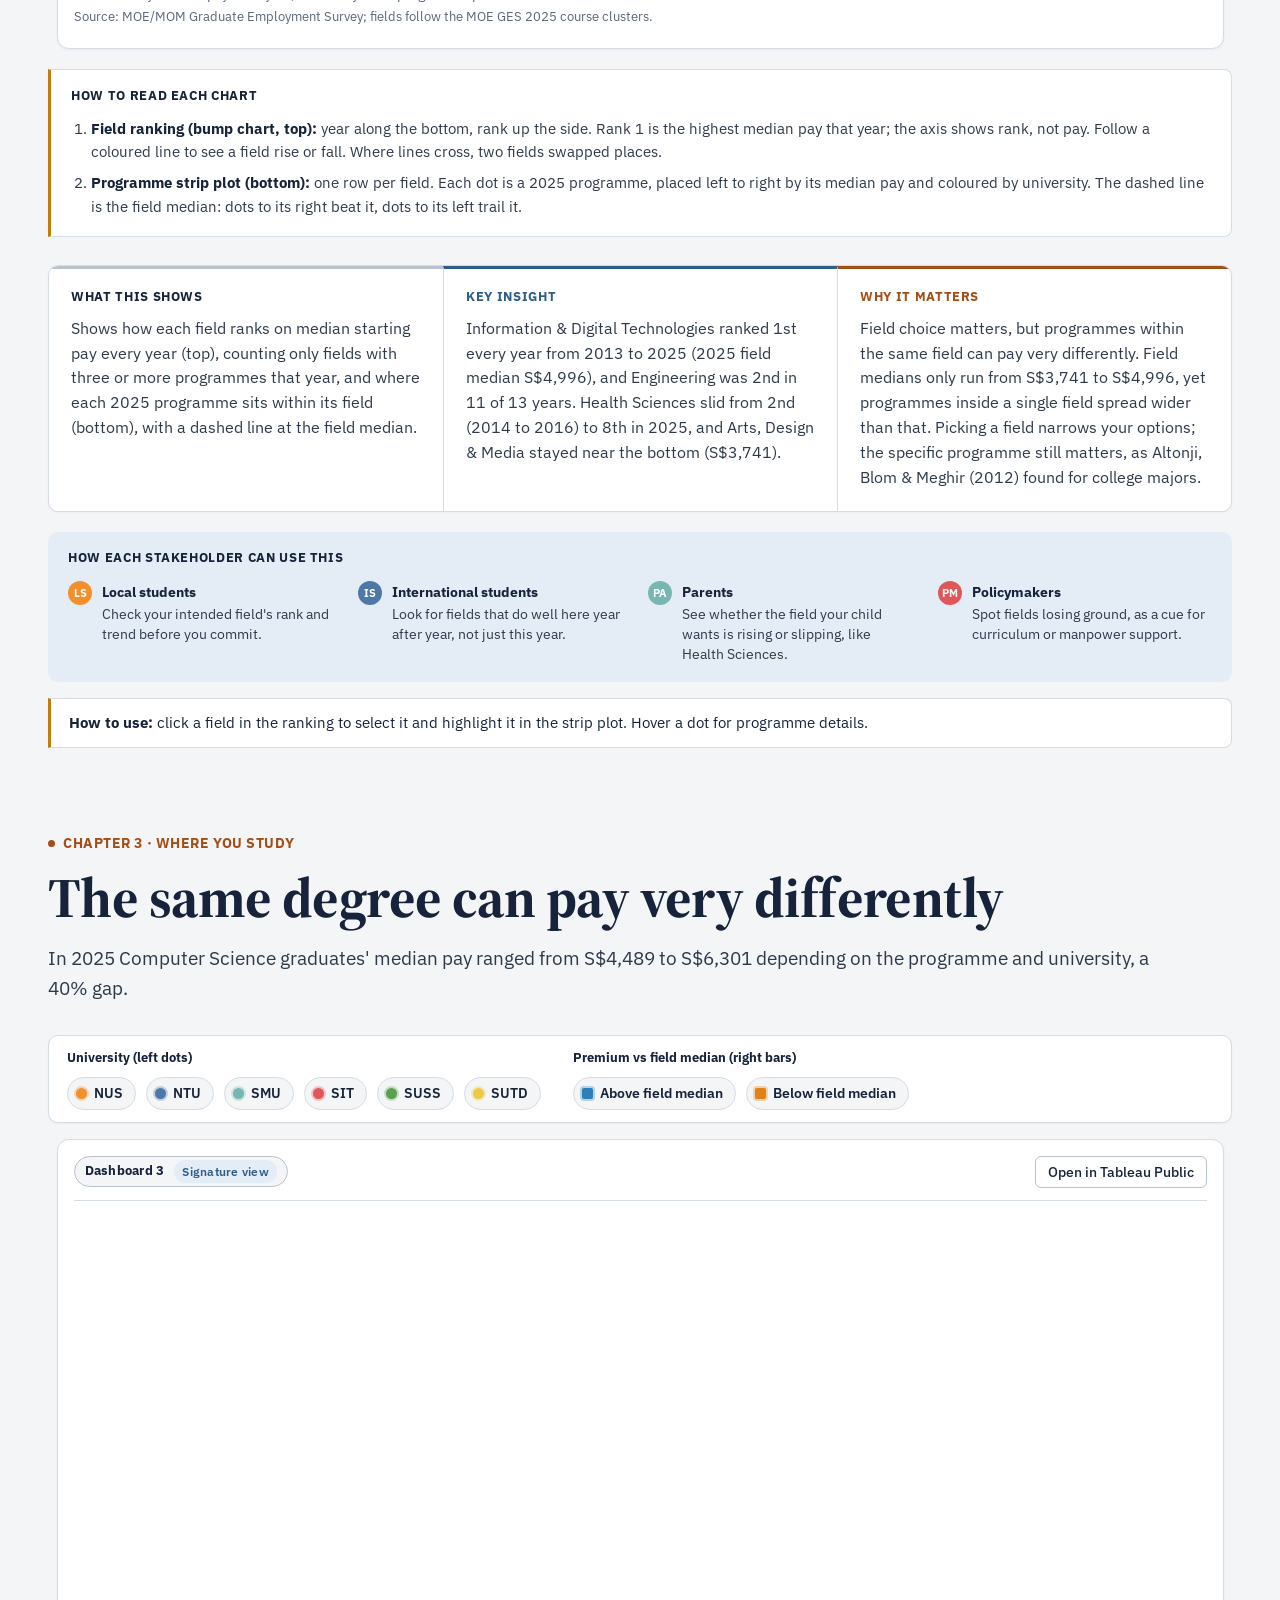
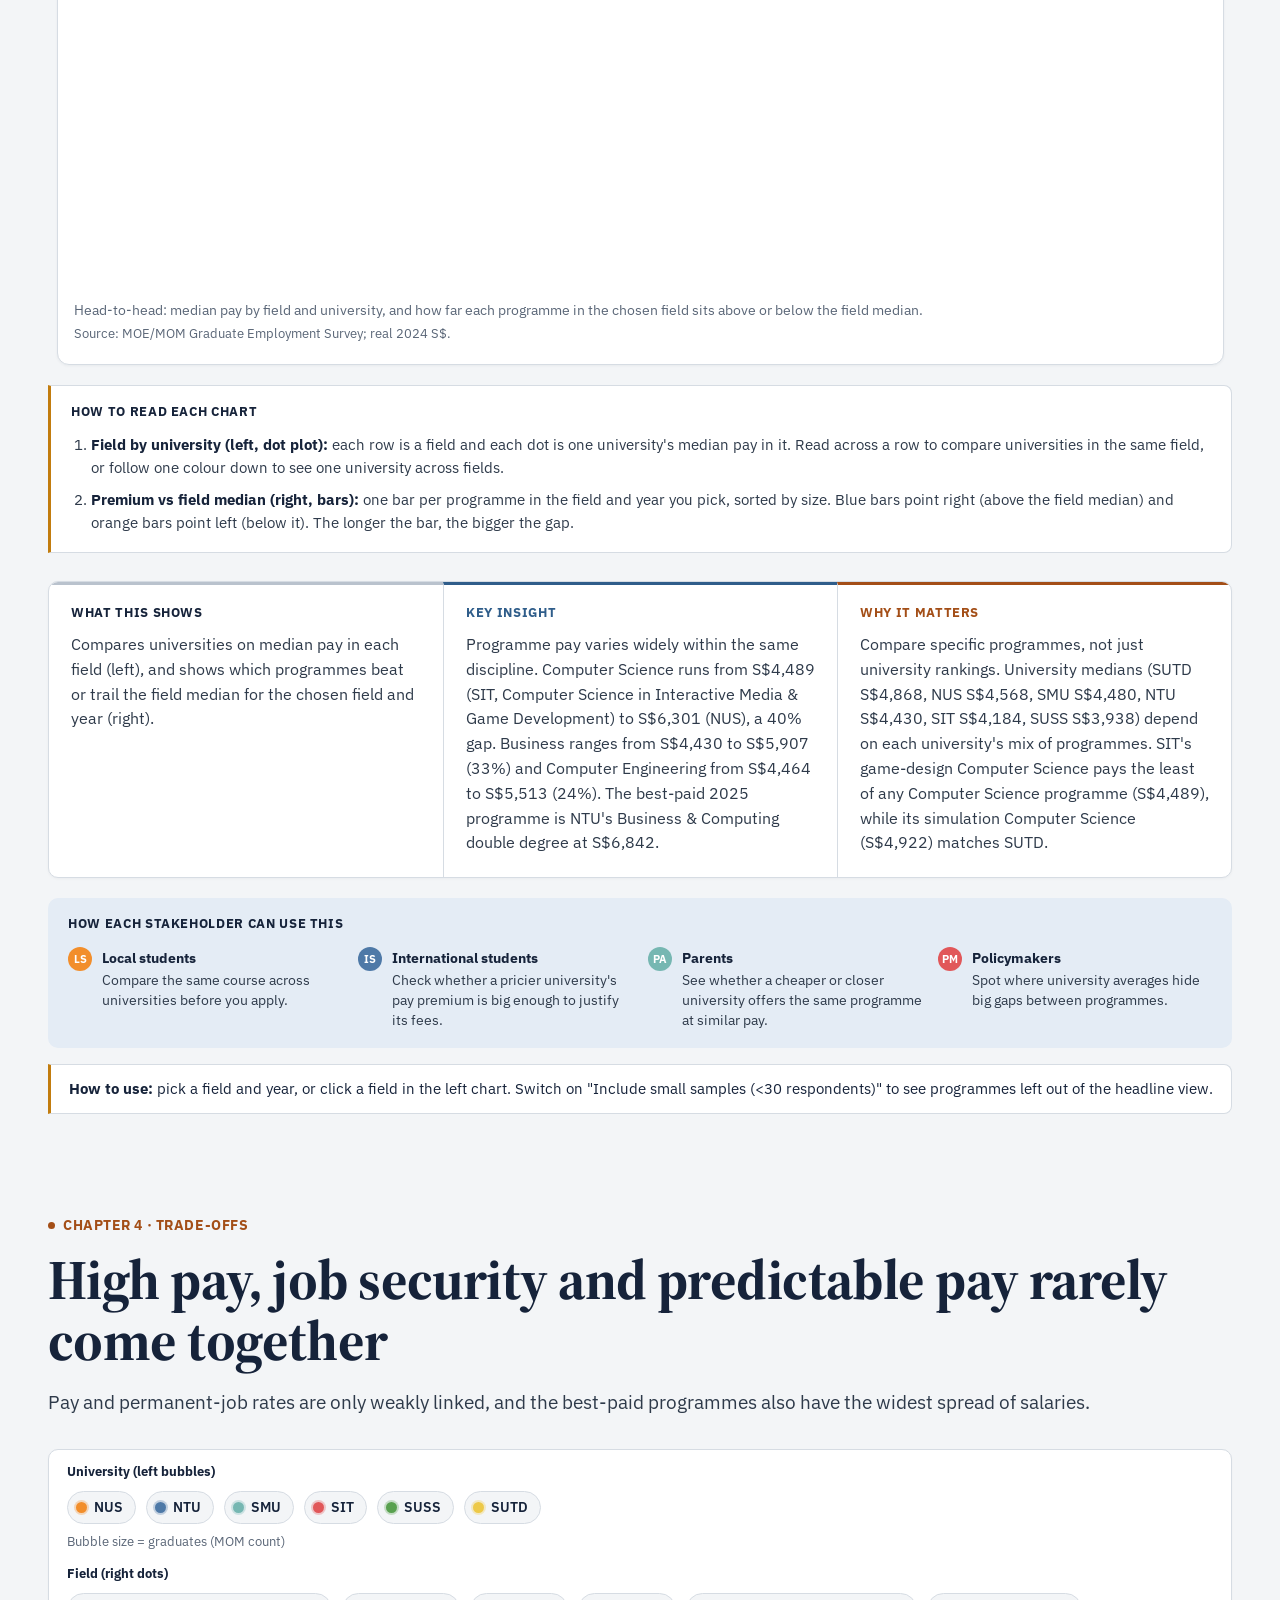
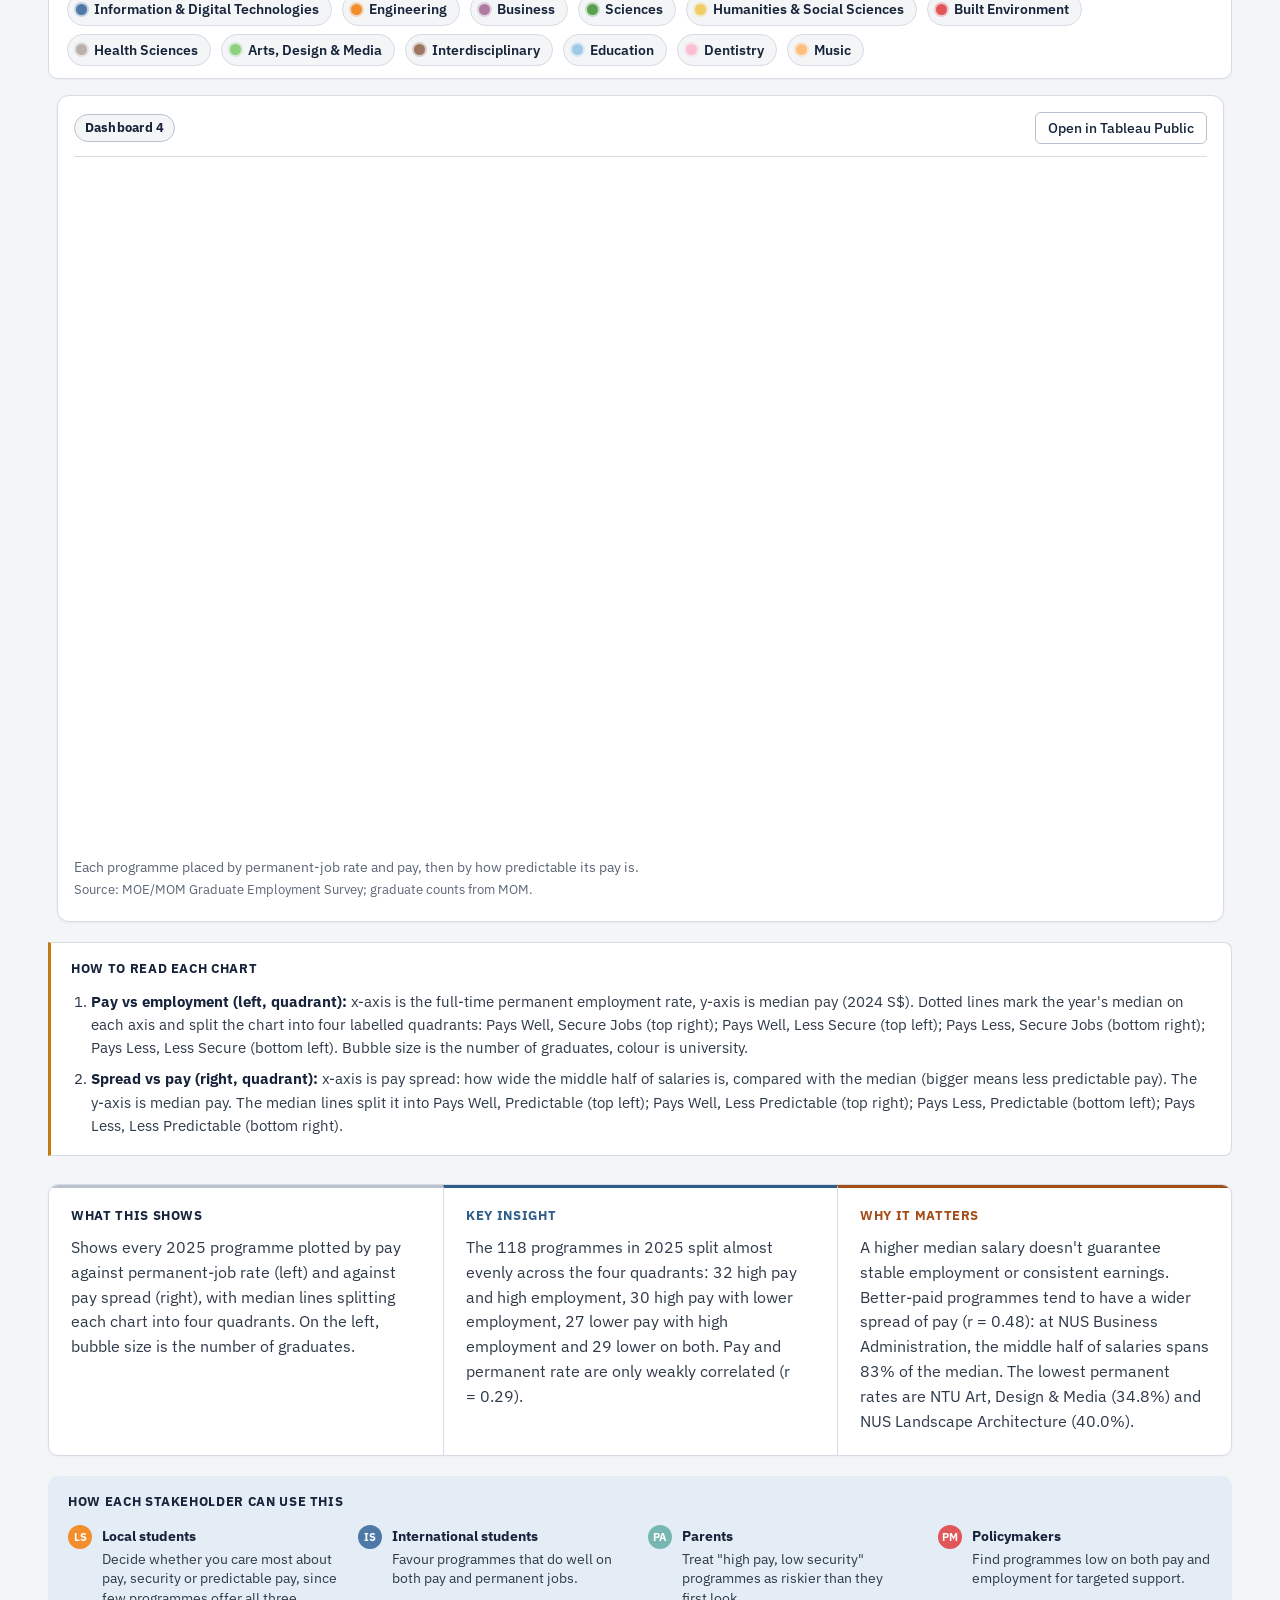
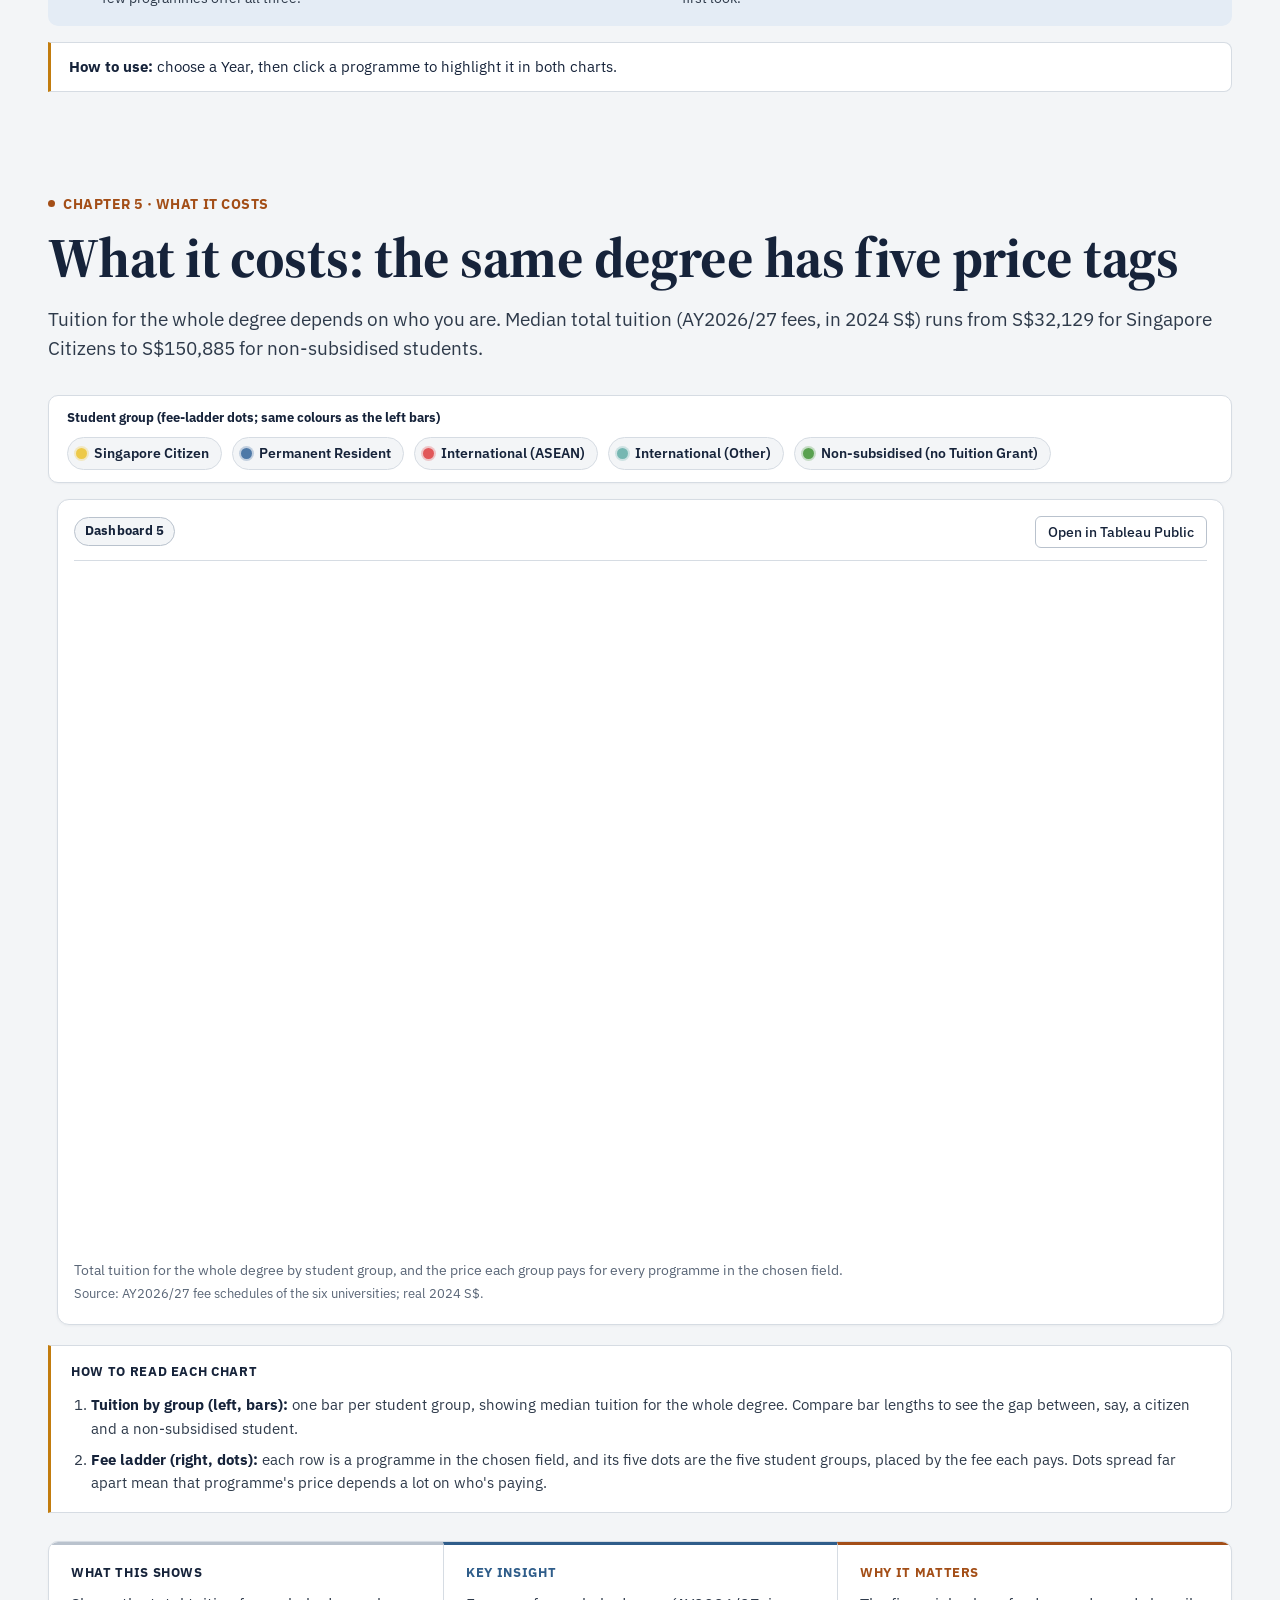
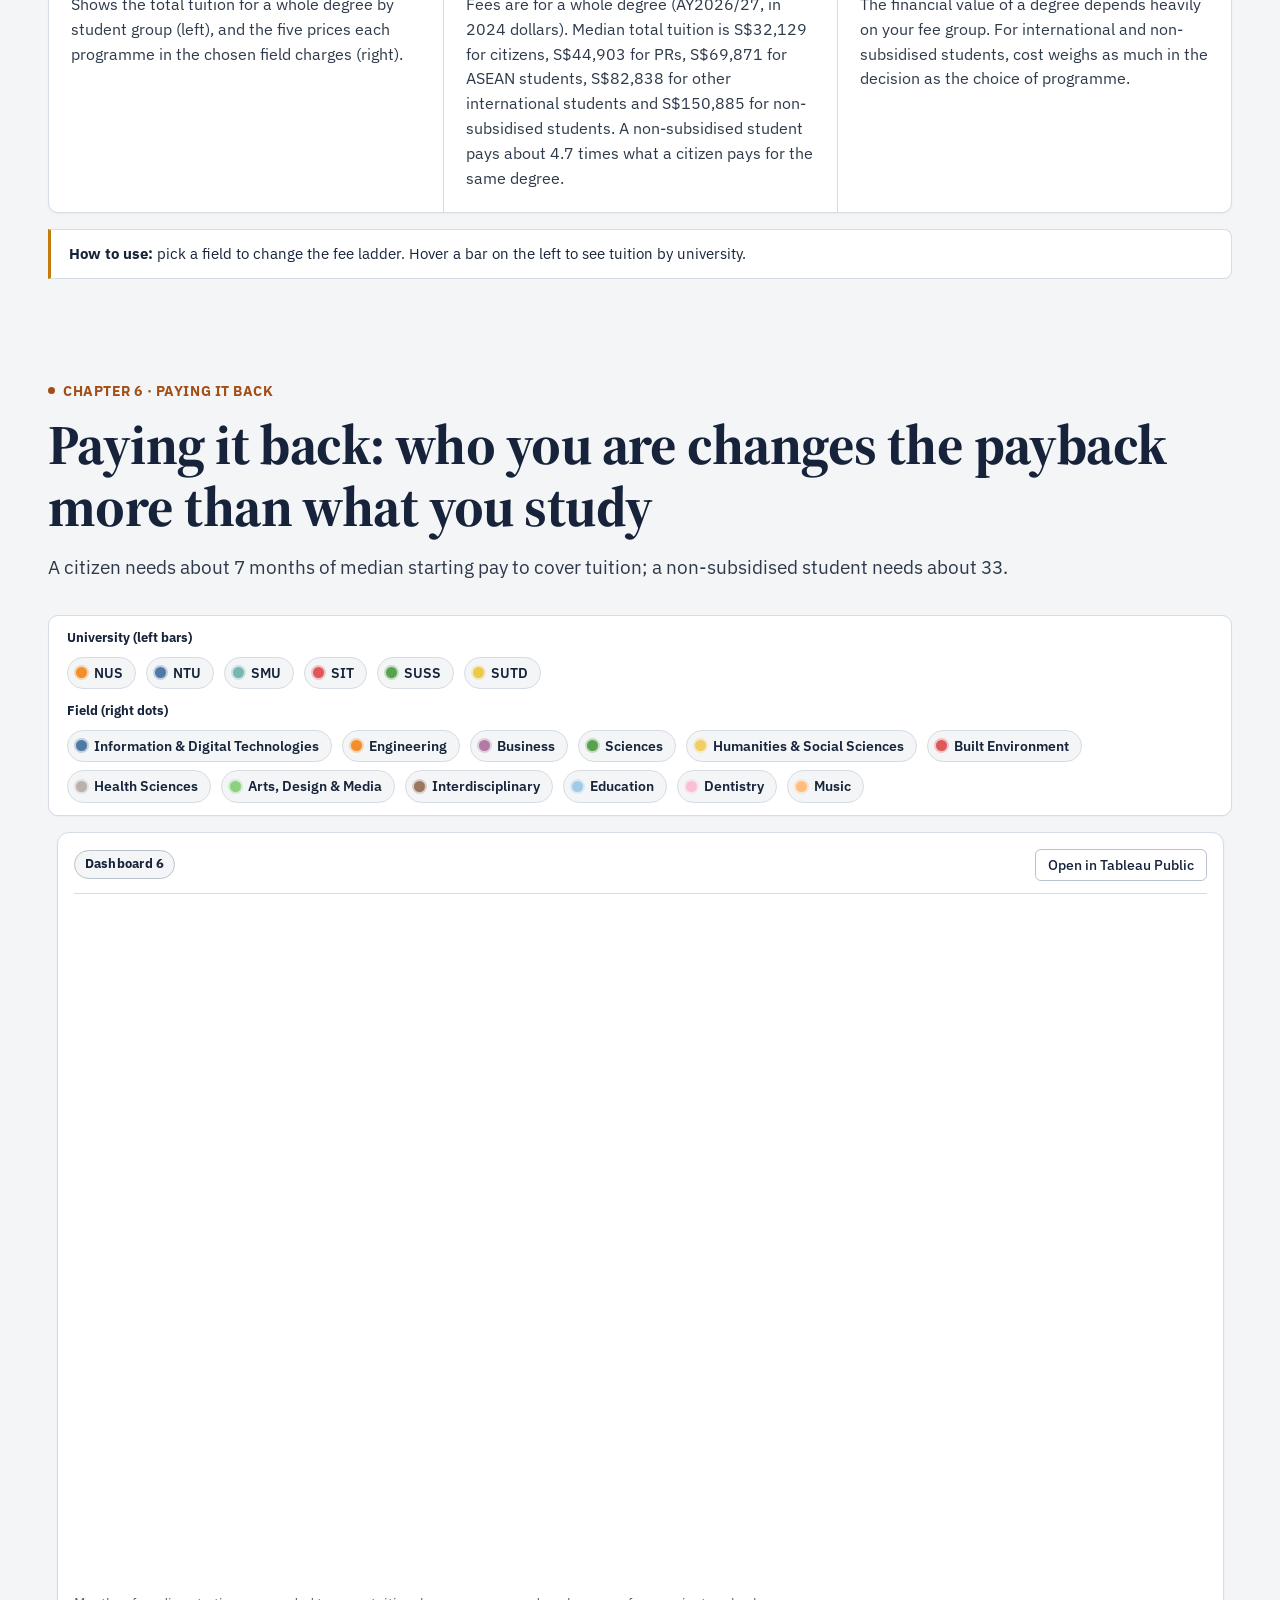
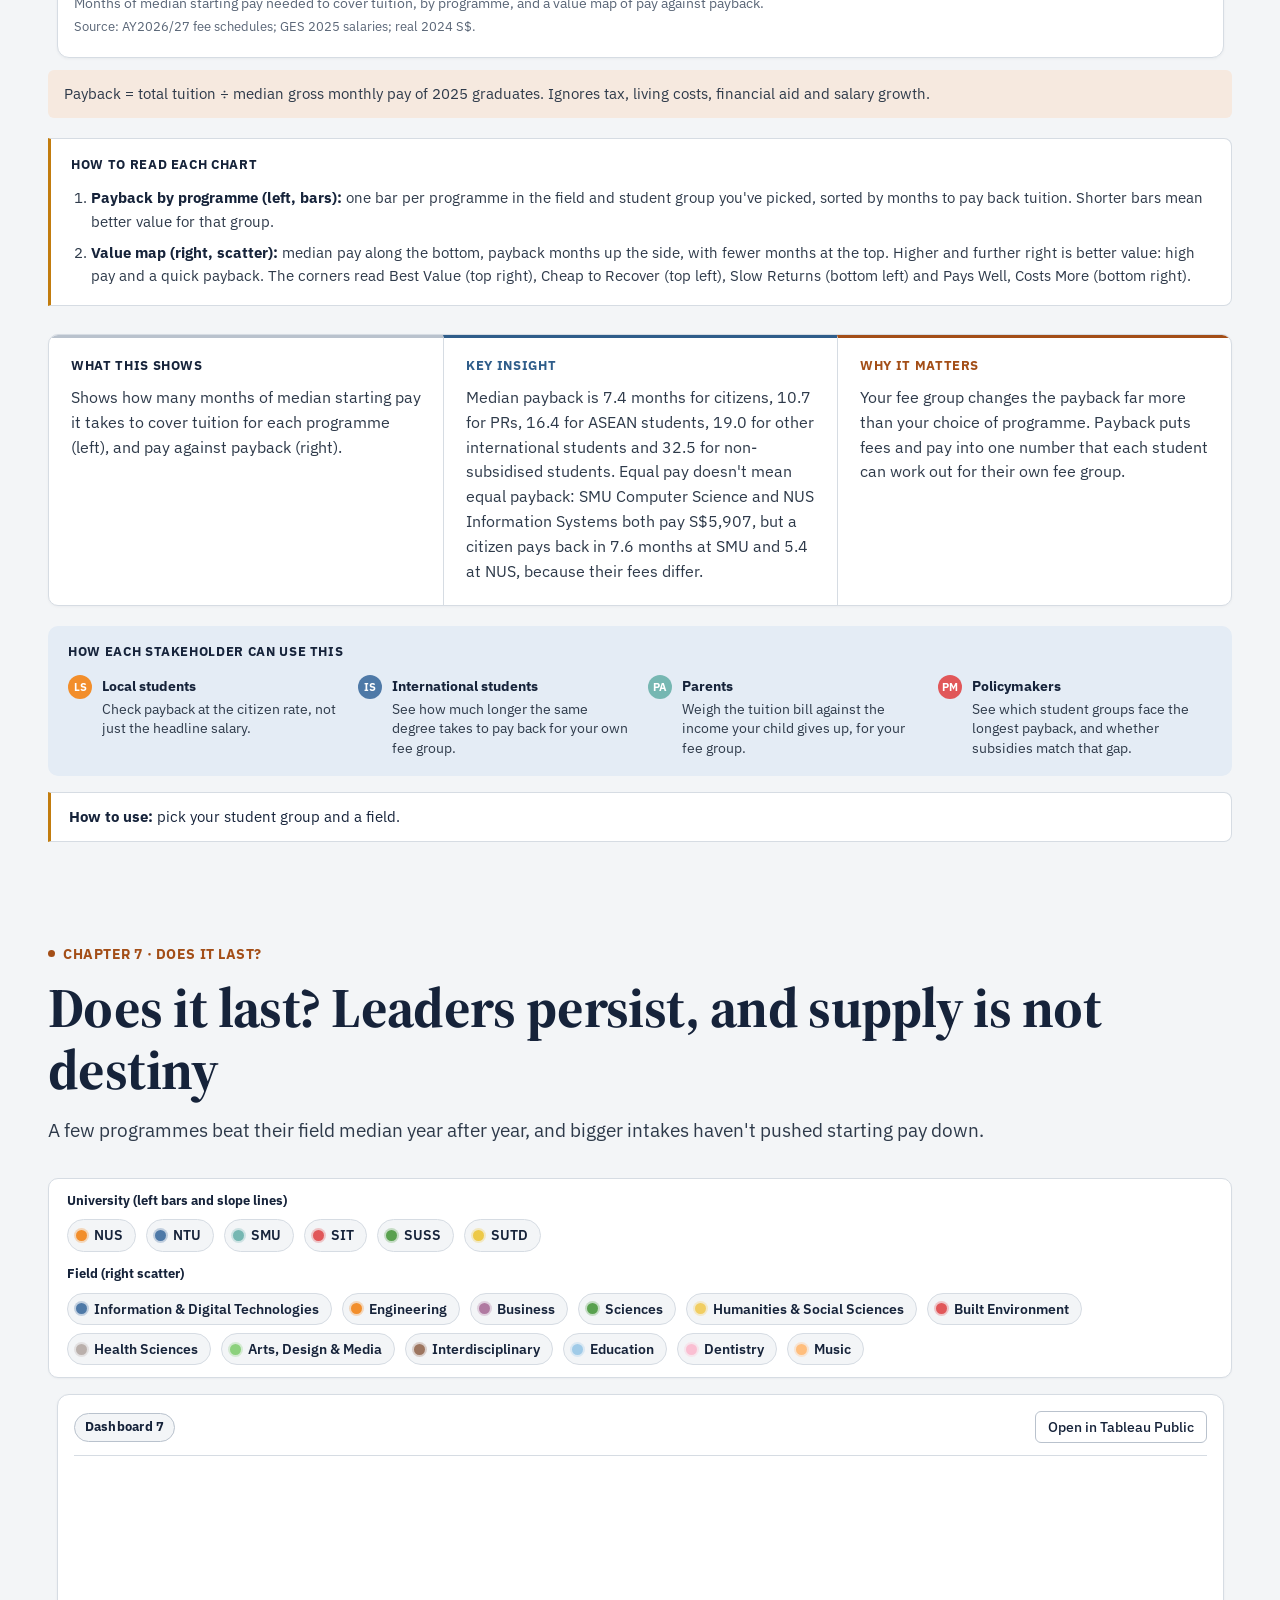
==== commit 78f78f6b: "Updated index.html" ====
--- a/index.html
+++ b/index.html
@@ -47,7 +47,7 @@
           </ol>
         </div>
         <div class="nav-group nav-group-tools">
-          <a class="nav-tool" href="#report-card">Report card</a>
+          <a class="nav-tool" href="#report-card">Report Card</a>
           <a class="nav-tool" href="#data-methods">Data &amp; Methods</a>
         </div>
       </nav>
@@ -1001,7 +1001,7 @@
     <!-- ================= KEY TAKEAWAYS ================= -->
     <section id="takeaways" class="block" aria-labelledby="take-title">
       <div class="block-head">
-        <h2 id="take-title">Key takeaways</h2>
+        <h2 id="take-title">Key Takeaways</h2>
         <p class="block-lead">Eight things we'd want a student and their parents to know, in the order the story tells them.</p>
       </div>
       <ol class="takeaways">
@@ -1129,7 +1129,7 @@
     <section id="data-methods" class="block methods" aria-labelledby="dm-title">
       <div class="block-head">
         <p class="kicker">Chapter 9 · Data coverage</p>
-        <h2 id="dm-title">Data &amp; methods</h2>
+        <h2 id="dm-title">Data &amp; Methods</h2>
         <p class="block-lead">How much can we trust each number? Every row carries a reliability status. Small samples are left out of the headline views but shown here.</p>
         <p class="block-note">By default, programme-years with fewer than 30 respondents are hidden. On the Where You Study and Report Card dashboards you can switch them on, but treat those figures with care.</p>
       </div>
